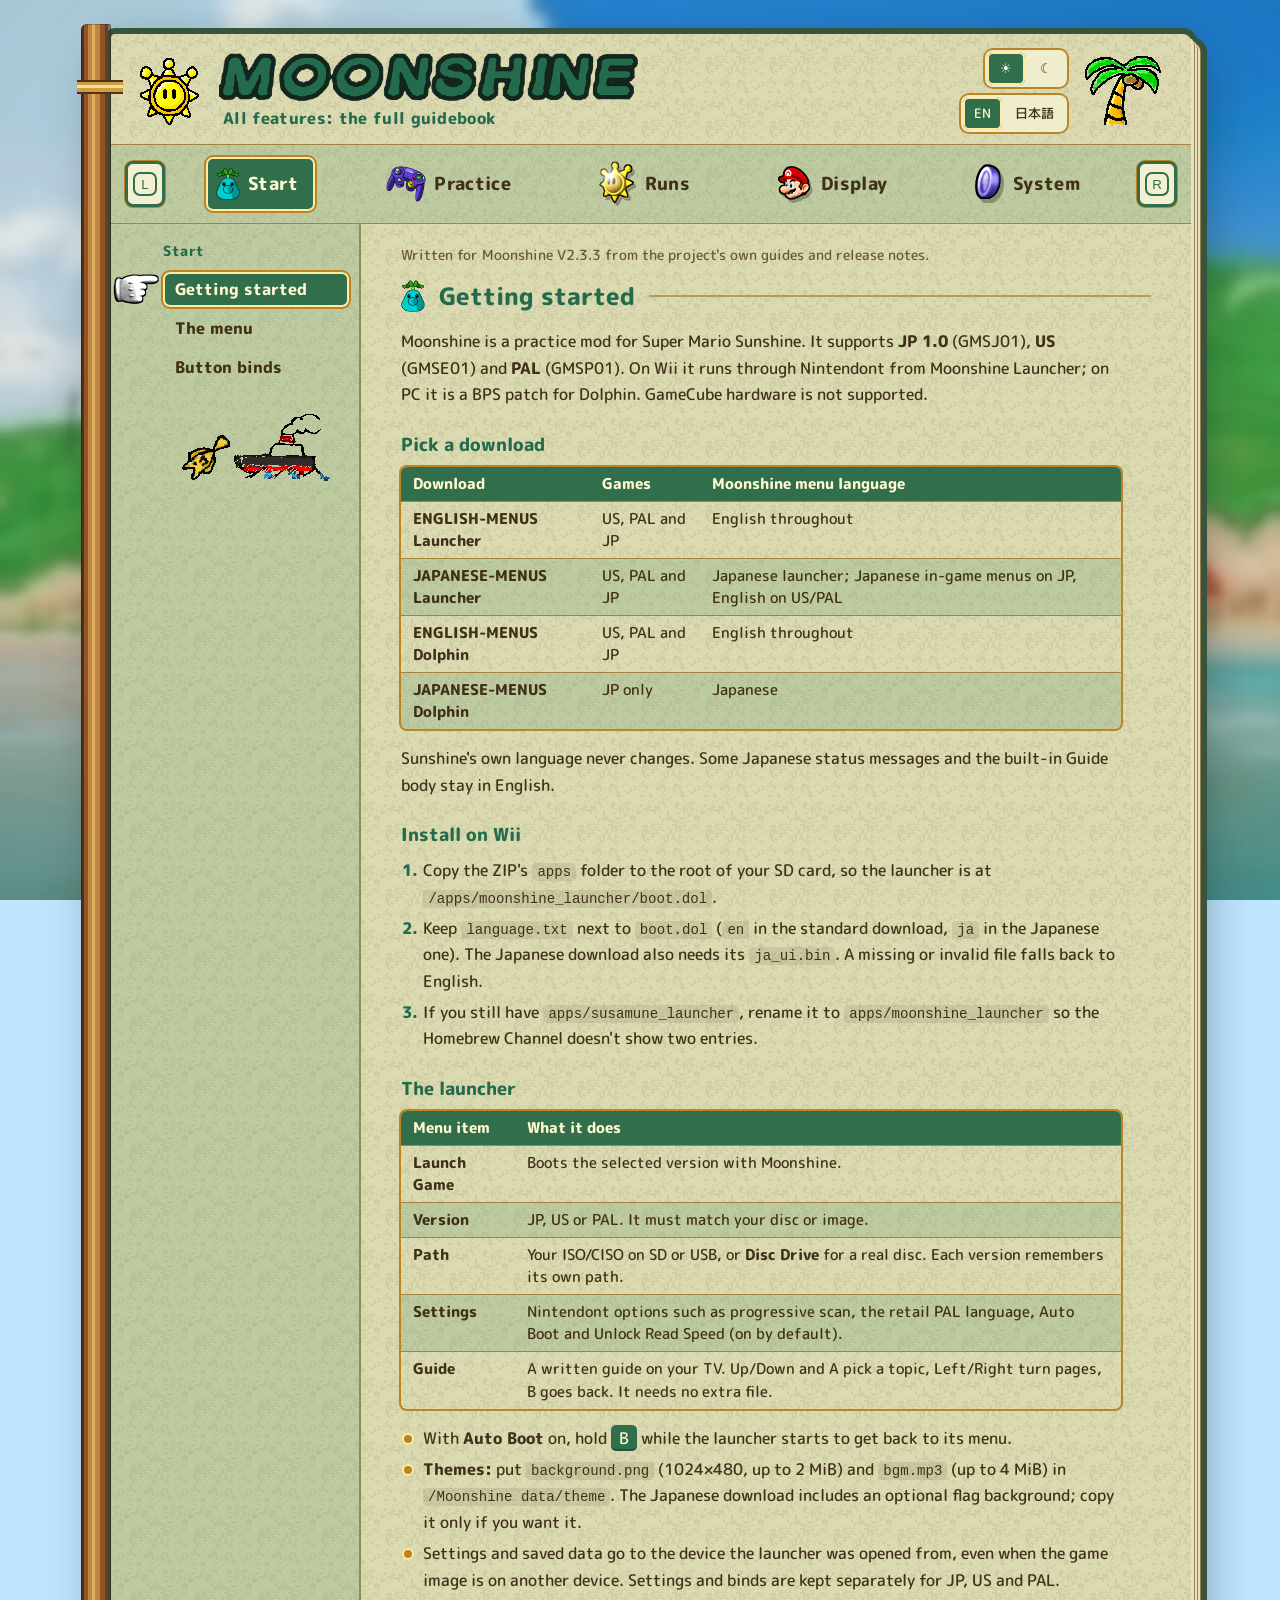
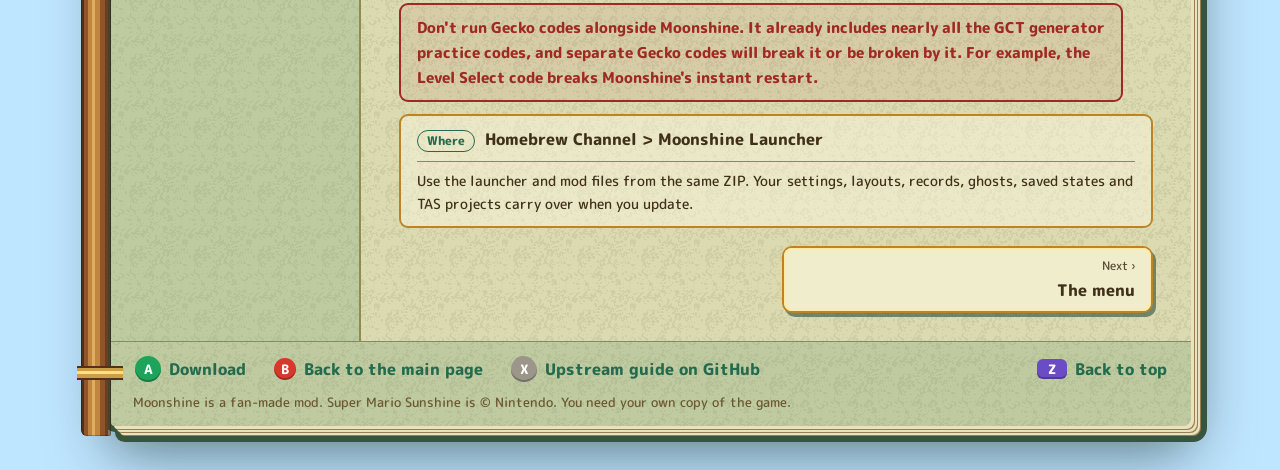
==== features.html @ e04113c9 "Add All features guidebook page with 21 chapters (EN/JA)" ====
<!doctype html>
<html lang="en" class="no-js">
<head>
  <meta charset="utf-8">
  <meta name="viewport" content="width=device-width, initial-scale=1">
  <title>All features · Moonshine guidebook</title>
  <meta name="description" content="Every Moonshine feature in detail: savestates, SD states, frame advance, free camera, TAS projects, warps, practice codes, ILs, streaks, ghosts, timers, displays, layouts and binds.">
  <meta property="og:title" content="All features · Moonshine guidebook">
  <meta property="og:description" content="Every Moonshine feature in detail, from savestates and TAS projects to ghosts, splits and layouts.">
  <meta property="og:image" content="assets/showcase.webp">
  <meta name="theme-color" content="#36553c">
  <link rel="icon" href="assets/icon.png">
  <link rel="preload" href="assets/fonts/mplusrounded1c-800.woff2" as="font" type="font/woff2" crossorigin>
  <link rel="stylesheet" href="style.css">
  <script>
    (function () {
      var d = document.documentElement, p = new URLSearchParams(location.search), t = p.get("theme"), l = p.get("lang");
      d.className = "js";
      if (t !== "light" && t !== "dark") { t = null; try { t = localStorage.getItem("theme"); } catch (e) {} }
      if (t !== "light" && t !== "dark") t = matchMedia("(prefers-color-scheme: light)").matches ? "light" : "dark";
      if (l !== "en" && l !== "ja") { l = null; try { l = localStorage.getItem("lang"); } catch (e) {} }
      if (l !== "en" && l !== "ja") l = (navigator.language || "").toLowerCase().indexOf("ja") === 0 ? "ja" : "en";
      var n = 1 + Math.floor(Math.random() * 5);
      d.dataset.theme = t; d.lang = l;
      d.style.setProperty("--poster", "url(assets/bg/" + t + "-" + n + ".jpg)");
      window.__bg = { theme: t, n: n };
    })();
  </script>
</head>
<body class="guide">
  <div id="bg" class="bg" aria-hidden="true"></div>
  <a class="skip" href="#chapter" data-i18n="skip">Skip to chapter</a>

  <div class="book" id="top">
    <header class="book-head">
      <span class="sprite head-shine" aria-hidden="true"></span>
      <div class="head-title">
        <p class="g-wm"><a href="index.html" aria-label="Moonshine home" data-i18n-aria="home"><img class="wordmark wm-light" src="assets/menu/title-light.png" alt="Moonshine" width="764" height="92"><img class="wordmark wm-dark" src="assets/menu/title-dark.png" alt="" aria-hidden="true" width="764" height="92"></a></p>
        <h1 class="tagline g-title" data-i18n="heading">All features: the full guidebook</h1>
      </div>
      <div class="top-controls">
        <div class="toggle theme-toggle" role="group" aria-label="Theme" data-i18n-aria="themeGroup">
          <button type="button" data-theme-set="light" aria-pressed="false" aria-label="Light theme" data-i18n-aria="themeLight" title="Light theme" data-i18n-title="themeLight">☀&#xFE0E;</button>
          <button type="button" data-theme-set="dark" aria-pressed="false" aria-label="Dark theme" data-i18n-aria="themeDark" title="Dark theme" data-i18n-title="themeDark">☾&#xFE0E;</button>
        </div>
        <div class="toggle lang-toggle" role="group" aria-label="Language / 言語">
          <button type="button" data-lang="en" aria-pressed="true" lang="en">EN</button>
          <button type="button" data-lang="ja" aria-pressed="false" lang="ja">日本語</button>
        </div>
      </div>
      <span class="sprite palm" aria-hidden="true"></span>
    </header>

    <nav class="tabs" aria-label="Categories" data-i18n-aria="tabsLabel">
      <button type="button" class="shoulder" data-step="-1" aria-label="Previous category" data-i18n-aria="prevCat"><span aria-hidden="true">L</span></button>
      <div class="tab-list">
        <a class="tab" href="#getting-started" data-cat="start"><span class="sprite ic-pianta" aria-hidden="true"></span><span class="l-en">Start</span><span class="l-ja" lang="ja">はじめに</span></a>
        <a class="tab" href="#savestates" data-cat="practice"><span class="sprite ic-pad" aria-hidden="true"></span><span class="l-en">Practice</span><span class="l-ja" lang="ja">練習</span></a>
        <a class="tab" href="#ils" data-cat="runs"><span class="sprite ic-shine" aria-hidden="true"></span><span class="l-en">Runs</span><span class="l-ja" lang="ja">走行</span></a>
        <a class="tab" href="#movement" data-cat="display"><span class="sprite ic-mario" aria-hidden="true"></span><span class="l-en">Display</span><span class="l-ja" lang="ja">表示</span></a>
        <a class="tab" href="#data" data-cat="system"><span class="sprite ic-coin" aria-hidden="true"></span><span class="l-en">System</span><span class="l-ja" lang="ja">システム</span></a>
      </div>
      <button type="button" class="shoulder" data-step="1" aria-label="Next category" data-i18n-aria="nextCat"><span aria-hidden="true">R</span></button>
    </nav>

    <div class="page g-page">
      <nav class="g-side" aria-label="Chapters" data-i18n-aria="chLabel">
        <div class="g-side-inner">
          <div class="g-group" data-cat="start"><p class="g-group-title"><span class="l-en">Start</span><span class="l-ja" lang="ja">はじめに</span></p><ol class="g-list"><li><a class="g-ch" href="#getting-started" data-ch="getting-started"><span class="l-en">Getting started</span><span class="l-ja" lang="ja">導入と起動</span></a></li><li><a class="g-ch" href="#menu" data-ch="menu"><span class="l-en">The menu</span><span class="l-ja" lang="ja">メニュー</span></a></li><li><a class="g-ch" href="#binds" data-ch="binds"><span class="l-en">Button binds</span><span class="l-ja" lang="ja">ボタン割り当て</span></a></li></ol></div>
          <div class="g-group" data-cat="practice"><p class="g-group-title"><span class="l-en">Practice</span><span class="l-ja" lang="ja">練習</span></p><ol class="g-list"><li><a class="g-ch" href="#savestates" data-ch="savestates"><span class="l-en">Savestates</span><span class="l-ja" lang="ja">ステート</span></a></li><li><a class="g-ch" href="#sd-states" data-ch="sd-states"><span class="l-en">SD states</span><span class="l-ja" lang="ja">SDステート</span></a></li><li><a class="g-ch" href="#frame-advance" data-ch="frame-advance"><span class="l-en">Pause and frame advance</span><span class="l-ja" lang="ja">一時停止とコマ送り</span></a></li><li><a class="g-ch" href="#free-camera" data-ch="free-camera"><span class="l-en">Free camera</span><span class="l-ja" lang="ja">フリーカメラ</span></a></li><li><a class="g-ch" href="#tas" data-ch="tas"><span class="l-en">TAS projects</span><span class="l-ja" lang="ja">TASプロジェクト</span></a></li><li><a class="g-ch" href="#warps" data-ch="warps"><span class="l-en">Warps and restarts</span><span class="l-ja" lang="ja">ワープとリスタート</span></a></li><li><a class="g-ch" href="#codes" data-ch="codes"><span class="l-en">Practice codes</span><span class="l-ja" lang="ja">練習用コード</span></a></li><li><a class="g-ch" href="#rng" data-ch="rng"><span class="l-en">RNG controls</span><span class="l-ja" lang="ja">乱数の操作</span></a></li></ol></div>
          <div class="g-group" data-cat="runs"><p class="g-group-title"><span class="l-en">Runs</span><span class="l-ja" lang="ja">走行</span></p><ol class="g-list"><li><a class="g-ch" href="#ils" data-ch="ils"><span class="l-en">ILs, PBs and records</span><span class="l-ja" lang="ja">IL・PB・記録</span></a></li><li><a class="g-ch" href="#stage-loader" data-ch="stage-loader"><span class="l-en">Stage loader and streaks</span><span class="l-ja" lang="ja">ステージローダーと連続成功</span></a></li><li><a class="g-ch" href="#ghosts" data-ch="ghosts"><span class="l-en">Ghosts</span><span class="l-ja" lang="ja">ゴースト</span></a></li><li><a class="g-ch" href="#timers" data-ch="timers"><span class="l-en">Timer, QFT and splits</span><span class="l-ja" lang="ja">タイマー・QFT・区間</span></a></li></ol></div>
          <div class="g-group" data-cat="display"><p class="g-group-title"><span class="l-en">Display</span><span class="l-ja" lang="ja">表示</span></p><ol class="g-list"><li><a class="g-ch" href="#movement" data-ch="movement"><span class="l-en">Movement displays</span><span class="l-ja" lang="ja">動きのタイミング表示</span></a></li><li><a class="g-ch" href="#hud" data-ch="hud"><span class="l-en">HUD and appearance</span><span class="l-ja" lang="ja">HUDと見た目</span></a></li><li><a class="g-ch" href="#layouts" data-ch="layouts"><span class="l-en">Layout and colours</span><span class="l-ja" lang="ja">レイアウトと色</span></a></li></ol></div>
          <div class="g-group" data-cat="system"><p class="g-group-title"><span class="l-en">System</span><span class="l-ja" lang="ja">システム</span></p><ol class="g-list"><li><a class="g-ch" href="#data" data-ch="data"><span class="l-en">Data folder</span><span class="l-ja" lang="ja">保存フォルダー</span></a></li><li><a class="g-ch" href="#dolphin" data-ch="dolphin"><span class="l-en">Dolphin</span><span class="l-ja" lang="ja">Dolphin</span></a></li><li><a class="g-ch" href="#help" data-ch="help"><span class="l-en">Tips and reports</span><span class="l-ja" lang="ja">ヒントと不具合の報告</span></a></li></ol></div>
          <div class="doodles g-doodles" aria-hidden="true"><span class="sprite fish"></span><span class="sprite ship"></span></div>
        </div>
      </nav>

      <main class="content g-content" id="chapter">
        <p class="g-version" data-i18n="version">Written for Moonshine V2.3.3 from the project's own guides and release notes.</p>
<article class="g-chapter" id="getting-started" data-cat="start" aria-labelledby="h-getting-started">
<h2 id="h-getting-started" tabindex="-1"><span class="sprite ic-pianta" aria-hidden="true"></span><span class="l-en">Getting started</span><span class="l-ja" lang="ja">導入と起動</span></h2>
<div class="l-en g-body"><p>Moonshine is a practice mod for Super Mario Sunshine. It supports <strong>JP 1.0</strong> (GMSJ01), <strong>US</strong> (GMSE01) and <strong>PAL</strong> (GMSP01). On Wii it runs through Nintendont from Moonshine Launcher; on PC it is a BPS patch for Dolphin. GameCube hardware is not supported.</p>
<h3>Pick a download</h3>
<div class="g-tw"><table class="g-table"><thead><tr><th scope="col">Download</th><th scope="col">Games</th><th scope="col">Moonshine menu language</th></tr></thead><tbody><tr><td><strong>ENGLISH-MENUS Launcher</strong></td><td>US, PAL and JP</td><td>English throughout</td></tr><tr><td><strong>JAPANESE-MENUS Launcher</strong></td><td>US, PAL and JP</td><td>Japanese launcher; Japanese in-game menus on JP, English on US/PAL</td></tr><tr><td><strong>ENGLISH-MENUS Dolphin</strong></td><td>US, PAL and JP</td><td>English throughout</td></tr><tr><td><strong>JAPANESE-MENUS Dolphin</strong></td><td>JP only</td><td>Japanese</td></tr></tbody></table></div>
<p>Sunshine's own language never changes. Some Japanese status messages and the built-in Guide body stay in English.</p>
<h3>Install on Wii</h3>
<ol>
<li>Copy the ZIP's <code>apps</code> folder to the root of your SD card, so the launcher is at <code>/apps/moonshine_launcher/boot.dol</code>.</li>
<li>Keep <code>language.txt</code> next to <code>boot.dol</code> (<code>en</code> in the standard download, <code>ja</code> in the Japanese one). The Japanese download also needs its <code>ja_ui.bin</code>. A missing or invalid file falls back to English.</li>
<li>If you still have <code>apps/susamune_launcher</code>, rename it to <code>apps/moonshine_launcher</code> so the Homebrew Channel doesn't show two entries.</li>
</ol>
<h3>The launcher</h3>
<div class="g-tw"><table class="g-table"><thead><tr><th scope="col">Menu item</th><th scope="col">What it does</th></tr></thead><tbody><tr><td><strong>Launch Game</strong></td><td>Boots the selected version with Moonshine.</td></tr><tr><td><strong>Version</strong></td><td>JP, US or PAL. It must match your disc or image.</td></tr><tr><td><strong>Path</strong></td><td>Your ISO/CISO on SD or USB, or <strong>Disc Drive</strong> for a real disc. Each version remembers its own path.</td></tr><tr><td><strong>Settings</strong></td><td>Nintendont options such as progressive scan, the retail PAL language, Auto Boot and Unlock Read Speed (on by default).</td></tr><tr><td><strong>Guide</strong></td><td>A written guide on your TV. Up/Down and A pick a topic, Left/Right turn pages, B goes back. It needs no extra file.</td></tr></tbody></table></div>
<ul>
<li>With <strong>Auto Boot</strong> on, hold <kbd>B</kbd> while the launcher starts to get back to its menu.</li>
<li><strong>Themes:</strong> put <code>background.png</code> (1024×480, up to 2 MiB) and <code>bgm.mp3</code> (up to 4 MiB) in <code>/Moonshine data/theme</code>. The Japanese download includes an optional flag background; copy it only if you want it.</li>
<li>Settings and saved data go to the device the launcher was opened from, even when the game image is on another device. Settings and binds are kept separately for JP, US and PAL.</li>
</ul>
<p class="g-warn">Don't run Gecko codes alongside Moonshine. It already includes nearly all the GCT generator practice codes, and separate Gecko codes will break it or be broken by it. For example, the Level Select code breaks Moonshine's instant restart.</p></div>
<div class="l-ja g-body" lang="ja"><p>Moonshineはスーパーマリオサンシャインの練習用modです。<strong>日本版1.0</strong>（GMSJ01）、<strong>北米版</strong>（GMSE01）、<strong>欧州版</strong>（GMSP01）に対応しています。Wiiでは Moonshine Launcher から Nintendont 経由で動作し、PCでは Dolphin 用の BPS パッチとして使います。ゲームキューブ実機には対応していません。</p>
<h3>ダウンロードの選び方</h3>
<div class="g-tw"><table class="g-table"><thead><tr><th scope="col">ダウンロード</th><th scope="col">対応ゲーム</th><th scope="col">Moonshineメニューの言語</th></tr></thead><tbody><tr><td><strong>ENGLISH-MENUS Launcher</strong></td><td>北米版・欧州版・日本版</td><td>すべて英語</td></tr><tr><td><strong>JAPANESE-MENUS Launcher</strong></td><td>北米版・欧州版・日本版</td><td>ランチャーは日本語。ゲーム内メニューは日本版のみ日本語、北米版・欧州版は英語</td></tr><tr><td><strong>ENGLISH-MENUS Dolphin</strong></td><td>北米版・欧州版・日本版</td><td>すべて英語</td></tr><tr><td><strong>JAPANESE-MENUS Dolphin</strong></td><td>日本版のみ</td><td>日本語</td></tr></tbody></table></div>
<p>サンシャイン本来の言語は変更しません。一部の状態表示と内蔵ガイドの本文には英語が残ります。</p>
<h3>Wiiへのインストール</h3>
<ol>
<li>ZIP内の <code>apps</code> フォルダーをSDカードの一番上にコピーします。ランチャーの場所は <code>/apps/moonshine_launcher/boot.dol</code> です。</li>
<li><code>boot.dol</code> と同じフォルダーの <code>language.txt</code> も残してください（標準版は <code>en</code>、日本語版は <code>ja</code>）。日本語版には <code>ja_ui.bin</code> も必要です。ファイルがない場合や内容が正しくない場合は英語になります。</li>
<li>古い <code>apps/susamune_launcher</code> が残っている場合は、Homebrew Channel に二つ表示されないよう <code>apps/moonshine_launcher</code> に名前を変えてください。</li>
</ol>
<h3>ランチャー</h3>
<div class="g-tw"><table class="g-table"><thead><tr><th scope="col">メニュー</th><th scope="col">機能</th></tr></thead><tbody><tr><td><strong>Launch Game</strong></td><td>選んだゲーム版をMoonshine付きで起動します。</td></tr><tr><td><strong>Version</strong></td><td>日本版・北米版・欧州版を選びます。ディスクやイメージと一致させてください。</td></tr><tr><td><strong>Path</strong></td><td>SD・USBのISO/CISO、または実ディスク用の <strong>Disc Drive</strong> を選びます。ゲーム版ごとに記憶します。</td></tr><tr><td><strong>Settings</strong></td><td>プログレッシブ表示、欧州版の言語、Auto Boot、Unlock Read Speed（標準でOn）などの Nintendont 設定。</td></tr><tr><td><strong>Guide</strong></td><td>テレビで読める内蔵ガイド。上下とAで項目を選び、左右でページ送り、Bで戻ります。別ファイルは不要です。</td></tr></tbody></table></div>
<ul>
<li><strong>Auto Boot</strong> が有効な場合は、起動中に <kbd>B</kbd> を押し続けるとランチャーのメニューへ戻れます。</li>
<li><strong>テーマ：</strong><code>/Moonshine data/theme</code> に <code>background.png</code>（1024×480、2 MiBまで）と <code>bgm.mp3</code>（4 MiBまで）を入れます。日本語版ZIPには任意の国旗背景が入っています。使う場合だけコピーしてください。</li>
<li>設定と保存データは、ゲームが別のデバイスにあってもランチャーを起動したデバイスに保存されます。設定とボタン割り当ては日本版・北米版・欧州版で独立しています。</li>
</ul>
<p class="g-warn">Moonshineとチートコード（Gecko）の併用はおすすめしません。GCT generatorの練習コードはほぼすべて内蔵済みで、別のGeckoコードはMoonshineの機能を壊すか、逆に壊されます。たとえばLevel SelectコードはMoonshineのインスタントリスタートを壊します。</p></div>
<div class="help g-help">
<p class="lead"><span class="g-where"><span class="l-en">Where</span><span class="l-ja" lang="ja">場所</span></span><strong class="l-en">Homebrew Channel > Moonshine Launcher</strong><strong class="l-ja" lang="ja">Homebrew Channel > Moonshine Launcher</strong></p>
<p class="small"><span class="l-en">Use the launcher and mod files from the same ZIP. Your settings, layouts, records, ghosts, saved states and TAS projects carry over when you update.</span><span class="l-ja" lang="ja">ランチャーとmodファイルは同じZIPのものを使ってください。更新しても設定、レイアウト、記録、ゴースト、SDステート、TASプロジェクトは残ります。</span></p>
</div>
<nav class="g-pn" aria-label="Chapters" data-i18n-aria="pnLabel"><span></span><a class="g-next" href="#menu" rel="next"><span class="g-pn-k"><span class="l-en">Next</span><span class="l-ja" lang="ja">次の章</span></span><span class="l-en">The menu</span><span class="l-ja" lang="ja">メニュー</span></a></nav>
</article>
<article class="g-chapter" id="menu" data-cat="start" aria-labelledby="h-menu">
<h2 id="h-menu" tabindex="-1"><span class="sprite ic-pianta" aria-hidden="true"></span><span class="l-en">The menu</span><span class="l-ja" lang="ja">メニュー</span></h2>
<div class="l-en g-body"><p>Press <kbd>Y</kbd>+<kbd>Start</kbd> in game to open the Moonshine menu, and again to close it. The combo can be changed in System > Button binds.</p>
<div class="g-tw"><table class="g-table"><thead><tr><th scope="col">Input</th><th scope="col">Action</th></tr></thead><tbody><tr><td><kbd>L</kbd> / <kbd>R</kbd></td><td>Switch top-level tabs</td></tr><tr><td>C-stick Up / Down</td><td>Move between rows</td></tr><tr><td>C-stick Left / Right</td><td>Adjust a value, change pages, or jump between sections in lists</td></tr><tr><td><kbd>A</kbd></td><td>Select, or cycle a setting's value</td></tr><tr><td><kbd>B</kbd></td><td>Go back</td></tr><tr><td><kbd>X</kbd> on a setting</td><td><strong>Shine</strong> it: add it to or remove it from <strong>Quick</strong></td></tr><tr><td><kbd>X</kbd> on an action</td><td>Rebind that action's shortcut</td></tr><tr><td><kbd>Z</kbd> on an action</td><td>Clear that action's shortcut</td></tr></tbody></table></div>
<h3>Menu map</h3>
<div class="g-tw"><table class="g-table"><thead><tr><th scope="col">Tab</th><th scope="col">What's inside</th></tr></thead><tbody><tr><td><strong>Quick</strong></td><td>Every setting you have Shined. Newer named settings can be Shined too, including free camera Movement speed, Reverse sideways, Look sensitivity and Hide all HUD.</td></tr><tr><td><strong>Practice</strong></td><td>TAS projects, Free camera, Savestates, Practice tools, RNG controls, Gameplay and QoL</td></tr><tr><td><strong>Runs</strong></td><td>ILs, Stageloader, Streaking, PB Safety, Timer and splits</td></tr><tr><td><strong>Records</strong></td><td>Achievements and practice statistics</td></tr><tr><td><strong>Ghosts</strong></td><td>Record, save, race, watch, import and export ghosts</td></tr><tr><td><strong>Display</strong></td><td>Layout editor, Layout profiles, HUD and displays, Timer and splits, Appearance</td></tr><tr><td><strong>System</strong></td><td>Button binds and the short in-game Moonshine guide</td></tr></tbody></table></div>
<p>With the Japanese download, the in-game menus are in Japanese when you play JP Sunshine. US and PAL stay in English.</p></div>
<div class="l-ja g-body" lang="ja"><p>ゲーム中に <kbd>Y</kbd>+<kbd>Start</kbd> でMoonshineメニューを開き、もう一度押すと閉じます。このコンボは System > Button binds で変更できます。</p>
<div class="g-tw"><table class="g-table"><thead><tr><th scope="col">操作</th><th scope="col">機能</th></tr></thead><tbody><tr><td><kbd>L</kbd> / <kbd>R</kbd></td><td>上位タブの切り替え</td></tr><tr><td>Cスティック上下</td><td>項目の移動</td></tr><tr><td>Cスティック左右</td><td>値の変更、ページ送り、一覧の区切りへの移動</td></tr><tr><td><kbd>A</kbd></td><td>選択、または設定値の切り替え</td></tr><tr><td><kbd>B</kbd></td><td>戻る</td></tr><tr><td>設定の上で <kbd>X</kbd></td><td><strong>Shine</strong>：<strong>Quick</strong> に登録・解除</td></tr><tr><td>操作の上で <kbd>X</kbd></td><td>ショートカットを割り当て直す</td></tr><tr><td>操作の上で <kbd>Z</kbd></td><td>ショートカットを解除</td></tr></tbody></table></div>
<h3>メニュー構成</h3>
<div class="g-tw"><table class="g-table"><thead><tr><th scope="col">タブ</th><th scope="col">内容</th></tr></thead><tbody><tr><td><strong>Quick</strong></td><td>Shineで登録したお気に入り。フリーカメラの移動速度・左右反転・視点感度・HUD非表示など、新しい名前付き設定も登録できます。</td></tr><tr><td><strong>Practice（練習）</strong></td><td>TAS projects、Free camera、Savestates、Practice tools、RNG controls、Gameplay and QoL</td></tr><tr><td><strong>Runs（走行）</strong></td><td>ILs、Stageloader、Streaking、PB Safety、Timer and splits</td></tr><tr><td><strong>Records（記録）</strong></td><td>実績と練習の統計</td></tr><tr><td><strong>Ghosts（ゴースト）</strong></td><td>ゴーストの録画、保存、競走、観察、インポート、書き出し</td></tr><tr><td><strong>Display（表示）</strong></td><td>Layout editor、Layout profiles、HUD and displays、Timer and splits、Appearance</td></tr><tr><td><strong>System（システム）</strong></td><td>ボタン割り当てと簡易ガイド</td></tr></tbody></table></div>
<p>日本語版では、日本版サンシャインを遊ぶときにゲーム内メニューが日本語になります。北米版・欧州版では英語のままです。</p></div>
<div class="help g-help">
<p class="lead"><span class="g-where"><span class="l-en">Where</span><span class="l-ja" lang="ja">場所</span></span><strong class="l-en">Y + Start in game</strong><strong class="l-ja" lang="ja">ゲーム中に Y + Start</strong></p>
<p class="small"><span class="l-en">Closing the menu after a change saves your settings: to SD on Wii, or to the slot B memory card in Dolphin.</span><span class="l-ja" lang="ja">変更後にメニューを閉じると設定を自動で保存します。Wii ではSDに、Dolphin ではスロット B のメモリーカードに保存します。</span></p>
</div>
<nav class="g-pn" aria-label="Chapters" data-i18n-aria="pnLabel"><a class="g-prev" href="#getting-started" rel="prev"><span class="g-pn-k"><span class="l-en">Previous</span><span class="l-ja" lang="ja">前の章</span></span><span class="l-en">Getting started</span><span class="l-ja" lang="ja">導入と起動</span></a><a class="g-next" href="#binds" rel="next"><span class="g-pn-k"><span class="l-en">Next</span><span class="l-ja" lang="ja">次の章</span></span><span class="l-en">Button binds</span><span class="l-ja" lang="ja">ボタン割り当て</span></a></nav>
</article>
<article class="g-chapter" id="binds" data-cat="start" aria-labelledby="h-binds">
<h2 id="h-binds" tabindex="-1"><span class="sprite ic-pianta" aria-hidden="true"></span><span class="l-en">Button binds</span><span class="l-ja" lang="ja">ボタン割り当て</span></h2>
<div class="l-en g-body"><p>A bind is a combo of up to four buttons. It has to match exactly: holding extra buttons stops it from firing. In V2.3.3 the savestate Save and Load shortcuts are the exception: they also work while you hold other gameplay buttons (A+B during frame advance, for example) and don't repeat while held. Binds work even while the game has disabled your controller, such as during dialogue.</p>
<h3>Defaults</h3>
<div class="g-tw"><table class="g-table"><thead><tr><th scope="col">Default</th><th scope="col">Action</th><th scope="col">Notes</th></tr></thead><tbody><tr><td><kbd>Y</kbd>+<kbd>Start</kbd></td><td>Open / close the menu</td><td>Also works during ghost Watch.</td></tr><tr><td><kbd>D-Left</kbd></td><td>Savestate: save</td><td>Saves into the Save to slot.</td></tr><tr><td><kbd>D-Right</kbd></td><td>Savestate: load</td><td>Loads the Load from slot or SD file. Hold to stay frozen after the load.</td></tr><tr><td><kbd>D-Down</kbd></td><td>Practice: pause / resume</td><td>Also cancels a buffered (Armed) pause.</td></tr><tr><td><kbd>D-Up</kbd></td><td>Practice: advance one frame</td><td>The first press pauses live gameplay.</td></tr><tr><td><kbd>Z</kbd></td><td>Open warp wheel</td><td>Moonshine's level select.</td></tr><tr><td><kbd>B</kbd>+<kbd>D-Up</kbd></td><td>Instant restart</td><td>Comes back out of the same entrance.</td></tr><tr><td><kbd>Z</kbd>+<kbd>B</kbd>+<kbd>D-Up</kbd></td><td>Full restart</td><td>From the area's default spawn.</td></tr><tr><td><kbd>Y</kbd>+<kbd>B</kbd>+<kbd>D-Up</kbd></td><td>Warp to last selected</td><td>Repeats your last warp destination.</td></tr><tr><td><kbd>X</kbd>+<kbd>D-Up</kbd></td><td>Regrab last held object</td><td>Puts the last held object back in Mario's hands.</td></tr><tr><td><kbd>Y</kbd>+<kbd>D-Up</kbd> / <kbd>Y</kbd>+<kbd>D-Left</kbd> / <kbd>Y</kbd>+<kbd>D-Right</kbd> / <kbd>Y</kbd>+<kbd>D-Down</kbd></td><td>Spawn Yoshi</td><td>Green / orange / purple / pink</td></tr><tr><td><kbd>B</kbd>+<kbd>D-Left</kbd> / <kbd>B</kbd>+<kbd>D-Right</kbd></td><td>Fast forward 4× / 8×</td><td>Only while held.</td></tr><tr><td><kbd>R</kbd>+<kbd>X</kbd>+<kbd>D-Left</kbd> / <kbd>R</kbd>+<kbd>X</kbd>+<kbd>D-Right</kbd></td><td>Attempt -1 / +1</td><td>Needs Attempt counter On.</td></tr><tr><td><kbd>R</kbd>+<kbd>X</kbd>+<kbd>D-Down</kbd> / <kbd>R</kbd>+<kbd>X</kbd>+<kbd>D-Up</kbd></td><td>Success -1 / +1</td><td>Needs Attempt counter On.</td></tr><tr><td><kbd>D-Left</kbd> / <kbd>D-Right</kbd></td><td>Show attempt counter / Add attempt</td><td>Only with In-stage counter controls On, since they share the savestate buttons.</td></tr></tbody></table></div>
<h3>Unassigned by default</h3>
<p>Toggle input display; Position: save / load (a lite state that only restores Mario's position, and marks the attempt TAS); Free camera: toggle; Inputs: record from savestate, replay recording, and Practice: stop; Savestate: cycle save slot, cycle load slot and the older cycle both slots; and the seven TAS shortcuts (go to Beginning, save / go to Checkpoint 1 and 2, continue, replay). "Spin inputs" still appear in the list but do nothing: you do spins with the stick yourself.</p>
<h3>Changing a bind</h3>
<ol>
<li>Open <strong>System > Button binds</strong>. C-stick Left/Right jumps between sections.</li>
<li>Highlight an action and press <kbd>A</kbd> to record a combo.</li>
<li>Hold the buttons you want, then release one to set it. Pressing a fourth button also sets it. Press the C-stick to cancel.</li>
<li>Press <kbd>X</kbd> on a bind to clear it.</li>
</ol>
<p>Pause, step, free camera and TAS actions can also be rebound on their own pages with <kbd>X</kbd>, and cleared with <kbd>Z</kbd>. The sticks can't be part of a bind. Binds are stored per region in <code>moonshine.ini</code> and can be edited by hand, for example <code>savestate_save = DLeft</code>.</p></div>
<div class="l-ja g-body" lang="ja"><p>ショートカットは最大4ボタンのコンボで、完全一致が必要です。余分なボタンを押していると発動しません。V2.3.3からは、ステートの保存・読込だけは他のゲーム用ボタン（コマ送り中のA+Bなど）を押しながらでも使え、押し続けても繰り返しません。会話中などゲームが操作を受け付けない間でも使えます。</p>
<h3>標準の割り当て</h3>
<div class="g-tw"><table class="g-table"><thead><tr><th scope="col">標準</th><th scope="col">機能</th><th scope="col">備考</th></tr></thead><tbody><tr><td><kbd>Y</kbd>+<kbd>Start</kbd></td><td>メニューを開く・閉じる</td><td>ゴーストのWatch中も使えます。</td></tr><tr><td><kbd>十字キー左</kbd></td><td>ステート保存</td><td>Save to（保存先）のスロットに保存します。</td></tr><tr><td><kbd>十字キー右</kbd></td><td>ステート読込</td><td>Load from（読込元）のスロットまたはSDファイルを読み込みます。押し続けると読込後も停止します。</td></tr><tr><td><kbd>十字キー下</kbd></td><td>練習用一時停止・再開</td><td>停止予約（Armed）の取り消しも兼ねます。</td></tr><tr><td><kbd>十字キー上</kbd></td><td>1コマ進める</td><td>最初の入力で一時停止します。</td></tr><tr><td><kbd>Z</kbd></td><td>ワープホイールを開く</td><td>Moonshineのレベルセレクトです。</td></tr><tr><td><kbd>B</kbd>+<kbd>十字キー上</kbd></td><td>インスタントリスタート</td><td>入ってきた入口から再開します。</td></tr><tr><td><kbd>Z</kbd>+<kbd>B</kbd>+<kbd>十字キー上</kbd></td><td>フルリスタート</td><td>エリアの標準の開始地点から再開します。</td></tr><tr><td><kbd>Y</kbd>+<kbd>B</kbd>+<kbd>十字キー上</kbd></td><td>最後のワープ先へ</td><td>前回のワープ先を繰り返します。</td></tr><tr><td><kbd>X</kbd>+<kbd>十字キー上</kbd></td><td>最後に持った物を持ち直す</td><td>最後に持っていた物をマリオの手に戻します。</td></tr><tr><td><kbd>Y</kbd>+<kbd>十字キー上</kbd> / <kbd>Y</kbd>+<kbd>十字キー左</kbd> / <kbd>Y</kbd>+<kbd>十字キー右</kbd> / <kbd>Y</kbd>+<kbd>十字キー下</kbd></td><td>ヨッシーを出す</td><td>緑 / オレンジ / 紫 / ピンク</td></tr><tr><td><kbd>B</kbd>+<kbd>十字キー左</kbd> / <kbd>B</kbd>+<kbd>十字キー右</kbd></td><td>4倍速 / 8倍速</td><td>押している間だけ。</td></tr><tr><td><kbd>R</kbd>+<kbd>X</kbd>+<kbd>十字キー左</kbd> / <kbd>R</kbd>+<kbd>X</kbd>+<kbd>十字キー右</kbd></td><td>試行回数 -1 / +1</td><td>Attempt counter がOnのとき。</td></tr><tr><td><kbd>R</kbd>+<kbd>X</kbd>+<kbd>十字キー下</kbd> / <kbd>R</kbd>+<kbd>X</kbd>+<kbd>十字キー上</kbd></td><td>成功回数 -1 / +1</td><td>Attempt counter がOnのとき。</td></tr><tr><td><kbd>十字キー左</kbd> / <kbd>十字キー右</kbd></td><td>カウンター表示 / 試行を追加</td><td>ステートのボタンと共通のため、In-stage counter controls がOnのときだけ。</td></tr></tbody></table></div>
<h3>標準では未設定</h3>
<p>入力表示の切り替え、Position: save / load（マリオの位置だけを保存・復元する簡易ステート。使うと試行はTAS扱い）、フリーカメラの切り替え、入力の記録・再生・停止、Savestate: cycle save slot・cycle load slot・従来の cycle both slots、7つのTASショートカット（開始地点へ戻る、中間地点1・2の保存と読込、Continue、Replay）。「Spin inputs」は一覧に残っていますが何もしません。スピンはスティックで自分で入力します。</p>
<h3>割り当ての変更</h3>
<ol>
<li><strong>System > Button binds</strong> を開きます。Cスティック左右で区切りへ移動します。</li>
<li>操作を選んで <kbd>A</kbd> を押し、コンボの記録を始めます。</li>
<li>使いたいボタンを押し、どれか一つを離すと確定します。4つ目のボタンを押した場合も確定します。Cスティックで取り消します。</li>
<li>割り当ての上で <kbd>X</kbd> を押すと解除します。</li>
</ol>
<p>一時停止・コマ送り・フリーカメラ・TASの操作は、それぞれのページでも <kbd>X</kbd> で割り当て、<kbd>Z</kbd> で解除できます。スティックはコンボに使えません。割り当てはゲーム版ごとに <code>moonshine.ini</code> に保存され、<code>savestate_save = DLeft</code> のように直接編集することもできます。</p></div>
<div class="help g-help">
<p class="lead"><span class="g-where"><span class="l-en">Where</span><span class="l-ja" lang="ja">場所</span></span><strong class="l-en">System > Button binds</strong><strong class="l-ja" lang="ja">System > Button binds</strong></p>
<p class="small"><span class="l-en">If a bind won't fire, check that you aren't holding an extra button. Binds need an exact match, except Save and Load, which also accept other held gameplay buttons.</span><span class="l-ja" lang="ja">ショートカットが反応しない場合は、余分なボタンを押していないか確認してください。割り当ては完全一致が必要です。ステートの保存・読込だけは、他のゲーム用ボタンを押しながらでも使えます。</span></p>
</div>
<nav class="g-pn" aria-label="Chapters" data-i18n-aria="pnLabel"><a class="g-prev" href="#menu" rel="prev"><span class="g-pn-k"><span class="l-en">Previous</span><span class="l-ja" lang="ja">前の章</span></span><span class="l-en">The menu</span><span class="l-ja" lang="ja">メニュー</span></a><a class="g-next" href="#savestates" rel="next"><span class="g-pn-k"><span class="l-en">Next</span><span class="l-ja" lang="ja">次の章</span></span><span class="l-en">Savestates</span><span class="l-ja" lang="ja">ステート</span></a></nav>
</article>
<article class="g-chapter" id="savestates" data-cat="practice" aria-labelledby="h-savestates">
<h2 id="h-savestates" tabindex="-1"><span class="sprite ic-pad" aria-hidden="true"></span><span class="l-en">Savestates</span><span class="l-ja" lang="ja">ステート</span></h2>
<div class="l-en g-body"><p>Three compressed memory slots, like emulator savestates, on real Wii hardware. The default shortcuts are <kbd>D-Left</kbd> to save and <kbd>D-Right</kbd> to load.</p>
<ul>
<li><strong>Save to</strong> picks the slot your Save shortcut writes to. <strong>Load from</strong> separately picks what your Load shortcut restores. Change either with A or C-stick Left/Right; choosing a slot doesn't save or load anything. You can Save to State 1 while you keep practising from State 2.</li>
<li>Each state shows <strong>Saved</strong> or <strong>Empty</strong>. Optional <strong>cycle save slot</strong> and <strong>cycle load slot</strong> shortcuts can be set in System > Button binds.</li>
<li><strong>Hold Load</strong> to keep gameplay still after the restore, then release when you're ready. If the state was saved during an intro, the intro finishes first; keep holding to stop on Mario's first controllable frame.</li>
<li>A state only loads in the <strong>same stage and episode</strong> it was saved in.</li>
<li>The three states share <strong>17.938 MiB</strong> of compressed memory. Their size depends on the scene and on any ghost recording included. If a new save doesn't fit, nothing is overwritten and all older states stay.</li>
<li><strong>Clear save slot</strong> empties the Save to slot after you confirm. The other states stay saved.</li>
</ul>
<h3>Settings on this page</h3>
<div class="g-tw"><table class="g-table"><thead><tr><th scope="col">Setting</th><th scope="col">Default</th><th scope="col">What it does</th></tr></thead><tbody><tr><td>Save RNG state</td><td>On</td><td>Loading also rewinds the RNG, so patterns such as King Boo's fruit, manta patterns and enemy RNG repeat.</td></tr><tr><td>Savestate feedback</td><td>On</td><td>Shows a message after each successful save or load.</td></tr><tr><td>Savestate errors</td><td>On</td><td>Shows savestate error messages. A separate switch since V2.3.3.</td></tr></tbody></table></div>
<h3>New in V2.3.3</h3>
<ul>
<li>Faster state checks and less copying. Saving a third state no longer repeats compression and checksum work, while all slots and integrity checks are kept.</li>
<li>Mario and FLUDD no longer disappear for the first frame after a load.</li>
<li>RAM and SD state loads work while the save box is open, after any memory card write finishes.</li>
<li>Position loads now mark the attempt <strong>TAS</strong>, with a bottom-left label when the QFT is hidden.</li>
</ul></div>
<div class="l-ja g-body" lang="ja"><p>Wii実機で使える、エミュレーターのような3つの圧縮メモリスロットです。標準のショートカットは <kbd>十字キー左</kbd> で保存、<kbd>十字キー右</kbd> で読込です。</p>
<ul>
<li><strong>Save to（保存先）</strong>で保存するスロットを、<strong>Load from（読込元）</strong>で読み込む対象を別々に選べます。AまたはCスティック左右で切り替え、選ぶだけでは保存・読込は行いません。たとえば Save to を State 1、Load from を State 2 にすると、State 1 を上書きしながら State 2 からの練習を続けられます。</li>
<li>各ステートには <strong>Saved</strong>（保存済み）または <strong>Empty</strong>（空き）と表示されます。System > Button binds で <strong>cycle save slot</strong> と <strong>cycle load slot</strong> のショートカットも設定できます。</li>
<li><strong>Load を押し続ける</strong>と、読込後もゲームを止めておけます。離すと動き出します。イントロ中に保存したステートはイントロが先に終わり、押し続けるとマリオを操作できる最初のコマで止まります。</li>
<li>読み込みには保存時と<strong>同じステージとエピソード</strong>が必要です。</li>
<li>3つのステートは <strong>17.938 MiB</strong> のメモリを共有し、圧縮して保存します。容量は場面や含まれるゴースト録画の長さで変わります。新しい内容が収まらない場合は何も上書きせず、以前のステートをすべて残します。</li>
<li><strong>Clear save slot</strong> は確認後に Save to のスロットを消します。他のステートは残ります。</li>
</ul>
<h3>このページの設定</h3>
<div class="g-tw"><table class="g-table"><thead><tr><th scope="col">設定</th><th scope="col">標準</th><th scope="col">機能</th></tr></thead><tbody><tr><td>Save RNG state</td><td>On</td><td>読込時に乱数も戻すため、キングテレサのフルーツ、マンタ、敵の動きなどが同じように繰り返されます。</td></tr><tr><td>Savestate feedback</td><td>On</td><td>保存・読込に成功するたびにメッセージを表示します。</td></tr><tr><td>Savestate errors</td><td>On</td><td>ステートのエラー表示。V2.3.3から独立した設定です。</td></tr></tbody></table></div>
<h3>V2.3.3 の変更</h3>
<ul>
<li>状態の確認とコピーを減らして高速化しました。3つ目のステートの保存では圧縮とチェックサムの処理を繰り返さず、既存のスロットと整合性チェックはすべて保持します。</li>
<li>読込直後の1コマでマリオとポンプが消える問題を修正しました。</li>
<li>セーブ画面が開いている間も、メモリーカードへの書き込み完了後にRAM・SDステートを読み込めます。</li>
<li>位置だけの読込（Position load）を使うと試行は <strong>TAS</strong> 扱いになり、QFT非表示時は左下にラベルを表示します。</li>
</ul></div>
<div class="help g-help">
<p class="lead"><span class="g-where"><span class="l-en">Where</span><span class="l-ja" lang="ja">場所</span></span><strong class="l-en">Practice > Savestates</strong><strong class="l-ja" lang="ja">Practice > Savestates</strong></p>
<p class="small"><span class="l-en">The three memory slots start empty after closing the game or rebooting. To keep a state, save an SD copy first.</span><span class="l-ja" lang="ja">ゲームを終了したり再起動したりすると、3つのメモリスロットは空になります。残したいステートは先にSDへ保存してください。</span></p>
</div>
<nav class="g-pn" aria-label="Chapters" data-i18n-aria="pnLabel"><a class="g-prev" href="#binds" rel="prev"><span class="g-pn-k"><span class="l-en">Previous</span><span class="l-ja" lang="ja">前の章</span></span><span class="l-en">Button binds</span><span class="l-ja" lang="ja">ボタン割り当て</span></a><a class="g-next" href="#sd-states" rel="next"><span class="g-pn-k"><span class="l-en">Next</span><span class="l-ja" lang="ja">次の章</span></span><span class="l-en">SD states</span><span class="l-ja" lang="ja">SDステート</span></a></nav>
</article>
<article class="g-chapter" id="sd-states" data-cat="practice" aria-labelledby="h-sd-states">
<h2 id="h-sd-states" tabindex="-1"><span class="sprite ic-pad" aria-hidden="true"></span><span class="l-en">SD states</span><span class="l-ja" lang="ja">SDステート</span></h2>
<div class="l-en g-body"><p>Keep a memory state on SD so it survives a reboot.</p>
<ol>
<li>Make a normal memory savestate and choose its slot under <strong>Save to</strong>.</li>
<li>Open <strong>SD states > Save memory state to SD</strong>. Type a name, confirm with <kbd>Start</kbd>, and wait until saving finishes. <kbd>X</kbd>+<kbd>Start</kbd> cancels naming. The file is a new <code>.mss</code> in <code>/Moonshine data/states</code>.</li>
<li>Later, with the same mod build, game region and launcher setup, enter the same level and episode. Secret areas also need the same parent episode.</li>
<li>Open <strong>SD states > Refresh / first page</strong> and highlight your file.</li>
</ol>
<div class="g-tw"><table class="g-table"><thead><tr><th scope="col">Button on a file</th><th scope="col">Action</th></tr></thead><tbody><tr><td><kbd>Y</kbd> Load from</td><td>Makes this file the target of your normal Load shortcut. Your three memory slots stay intact.</td></tr><tr><td><kbd>A</kbd> Import</td><td>After confirmation, copies the file into the Save to slot. Load from stays unchanged.</td></tr><tr><td><kbd>Start</kbd> Rename</td><td>Edits the display name. Start finishes; X + Start cancels.</td></tr><tr><td><kbd>X</kbd> Delete</td><td>Deletes the SD file after confirmation. Memory states are unaffected.</td></tr></tbody></table></div>
<ul>
<li>Loading from SD reads the file each time, so it can be slower than a memory load.</li>
<li>Large files can load even when all three slots are full, as long as one slot holds a working state for the current scene. That state is the recovery point: if a read fails mid-load, the game restores it and tells you which slot it used. With no recovery state and too little temporary space, the load is refused safely.</li>
<li>The game checks that its loaded resources match the state, so a matching level name alone may not be enough. Unsupported, incompatible or damaged files are refused before a memory slot is replaced.</li>
<li>Keep the storage device connected until a transfer or its cancellation finishes.</li>
</ul></div>
<div class="l-ja g-body" lang="ja"><p>メモリのステートをSDに保存すると、再起動後も使えます。</p>
<ol>
<li>通常のステートを保存し、<strong>Save to</strong> でそのメモリスロットを選びます。</li>
<li><strong>SD states > Save memory state to SD</strong> を選びます。名前を入力して <kbd>Start</kbd> で確定し、保存完了まで待ちます。<kbd>X</kbd>+<kbd>Start</kbd> で名前入力を中止できます。<code>/Moonshine data/states</code> に新しい <code>.mss</code> ファイルを作ります。</li>
<li>再起動後は、同じmodビルド・ゲーム版・ランチャー設定で起動し、同じステージとエピソードへ入ります。秘密コースは、入る前の親エピソードも一致させます。</li>
<li><strong>SD states > Refresh / first page</strong> で一覧を開き、ファイルを選びます。</li>
</ol>
<div class="g-tw"><table class="g-table"><thead><tr><th scope="col">ファイル上のボタン</th><th scope="col">操作</th></tr></thead><tbody><tr><td><kbd>Y</kbd> Load from</td><td>通常のLoadショートカットの読込元にします。3つのメモリスロットはそのまま残ります。</td></tr><tr><td><kbd>A</kbd> Import</td><td>確認後、Save to のメモリスロットにコピーします。Load from は変わりません。</td></tr><tr><td><kbd>Start</kbd> Rename</td><td>表示名を変更します。Startで確定、X + Startで中止します。</td></tr><tr><td><kbd>X</kbd> Delete</td><td>確認後にSDファイルを削除します。メモリ内のステートには影響しません。</td></tr></tbody></table></div>
<ul>
<li>SDを読込元にすると、その都度ファイルを読むため、メモリからの読込より時間がかかる場合があります。</li>
<li>3スロットが満杯でも、現在の場面に合う正常なステートが1つあれば大きなファイルを読み込めます。そのステートが復旧用になり、途中で読み込みに失敗した場合は復旧用ステートを読み込んで、使用したスロットを表示します。復旧用ステートがなく一時領域も足りない場合は、安全に読み込みを拒否します。</li>
<li>読み込まれているゲームデータの配置も確認するため、ステージ名が同じだけでは読み込めない場合があります。対応していない状態、互換性のないファイル、破損したファイルは、メモリスロットを置き換える前に拒否します。</li>
<li>転送またはキャンセルが完了するまで、保存デバイスを取り外さないでください。</li>
</ul></div>
<div class="help g-help">
<p class="lead"><span class="g-where"><span class="l-en">Where</span><span class="l-ja" lang="ja">場所</span></span><strong class="l-en">Practice > Savestates > SD states</strong><strong class="l-ja" lang="ja">Practice > Savestates > SD states</strong></p>
<p class="small"><span class="l-en">SD states need Moonshine Launcher's storage service, so they work on Wii only. They are tied to the build and game setup that made them; share ghosts instead.</span><span class="l-ja" lang="ja">SDステートは Moonshine Launcher の保存機能を使うため、Wii専用です。保存したビルドとゲーム設定専用なので、共有にはゴーストを使ってください。</span></p>
</div>
<nav class="g-pn" aria-label="Chapters" data-i18n-aria="pnLabel"><a class="g-prev" href="#savestates" rel="prev"><span class="g-pn-k"><span class="l-en">Previous</span><span class="l-ja" lang="ja">前の章</span></span><span class="l-en">Savestates</span><span class="l-ja" lang="ja">ステート</span></a><a class="g-next" href="#frame-advance" rel="next"><span class="g-pn-k"><span class="l-en">Next</span><span class="l-ja" lang="ja">次の章</span></span><span class="l-en">Pause and frame advance</span><span class="l-ja" lang="ja">一時停止とコマ送り</span></a></nav>
</article>
<article class="g-chapter" id="frame-advance" data-cat="practice" aria-labelledby="h-frame-advance">
<h2 id="h-frame-advance" tabindex="-1"><span class="sprite ic-pad" aria-hidden="true"></span><span class="l-en">Pause and frame advance</span><span class="l-ja" lang="ja">一時停止とコマ送り</span></h2>
<div class="l-en g-body"><p>Select <strong>Pause / Resume</strong> or <strong>Advance one frame</strong> in Practice > TAS projects to see or change its shortcut (<kbd>X</kbd> changes it, <kbd>Z</kbd> clears it). You don't need to start a TAS to use them.</p>
<div class="g-tw"><table class="g-table"><thead><tr><th scope="col">Default</th><th scope="col">Action</th></tr></thead><tbody><tr><td><kbd>D-Down</kbd></td><td>Toggle practice pause; cancel a buffered pause</td></tr><tr><td><kbd>D-Up</kbd></td><td>Pause live gameplay, then advance one frame with each further press</td></tr></tbody></table></div>
<ul>
<li>Practice pause stops gameplay <strong>and the QFT</strong>. Each Step advances one normal game frame and the QFT moves with it. Music and the game's background clocks keep running.</li>
<li>You can press Pause or Step during a load, a stage intro or while Mario can't be controlled. <strong>Armed</strong> means it will pause as soon as you can control Mario. Press Pause again to cancel.</li>
<li><strong>Jump on a Step:</strong> with free camera Off, hold A and press Step. To press A again on a later frame, release it and press it again before stepping.</li>
<li><strong>Jump-dive:</strong> hold A+B and tap Step. Only the Step buttons are removed from Mario's input. While paused, Step takes priority over overlapping shortcuts such as B + D-Up restart.</li>
<li><strong>Spins:</strong> move the main stick yourself before each Step. Free camera must be Off.</li>
<li>Holding Step doesn't repeat it.</li>
<li>During a practice hold or Step, the Sunshine timer and the compact QFT show the same frame, even after a state load. They use different precision: <code>11.845</code> on the QFT can show as <code>11.85</code> on the Sunshine timer.</li>
<li>Intros and movies run in real time; a press during one stops when Mario becomes controllable.</li>
</ul></div>
<div class="l-ja g-body" lang="ja"><p>Practice > TAS projects で <strong>Pause / Resume（一時停止 / 再開）</strong> または <strong>Advance one frame（1コマ進める）</strong> を選ぶと、現在のショートカットを確認・変更できます（<kbd>X</kbd> で変更、<kbd>Z</kbd> で解除）。一時停止・コマ送りを使うだけなら、New TAS を始める必要はありません。</p>
<div class="g-tw"><table class="g-table"><thead><tr><th scope="col">標準操作</th><th scope="col">機能</th></tr></thead><tbody><tr><td><kbd>十字キー下</kbd></td><td>練習用一時停止・再開、停止予約の取り消し</td></tr><tr><td><kbd>十字キー上</kbd></td><td>まず一時停止し、次の入力から一回ずつコマ送り</td></tr></tbody></table></div>
<ul>
<li>練習用一時停止では、ゲームプレイと <strong>QFT</strong> が止まります。Step一回で通常のゲーム一コマ分が進み、QFTもその分だけ進みます。音楽やゲーム内部の時計は動き続けます。</li>
<li>ロード中、開始演出中などマリオを操作できない間でも Pause または Step を押せます。<strong>Armed</strong> は、マリオを操作できるようになった瞬間に停止するという意味です。Pause をもう一度押すと取り消します。</li>
<li><strong>コマ送りでジャンプ：</strong>フリーカメラがOffなら、Aを押しながらStepを押します。後のコマでもう一度Aを押したい場合は、Aを離してから押し直し、その後Stepを押してください。</li>
<li><strong>ジャンプダイブ：</strong>A+Bを押しながらStepを押します。マリオの入力から除くのはStepのボタンだけです。停止中はStepが優先され、B+十字キー上のリスタートは発動しません。</li>
<li><strong>スピン：</strong>各Stepの前に、メインスティックを自分で次の方向へ倒します。フリーカメラはOffにしてください。</li>
<li>Stepを押し続けても繰り返しません。</li>
<li>練習用一時停止・コマ送り中は、ステート読込後も Sunshine タイマーと小型QFTが同じコマの時刻を表示します。桁数は異なるため、QFTの <code>11.845</code> は Sunshine タイマーでは <code>11.85</code> になる場合があります。</li>
<li>開始演出とムービーは通常の速度で進みます。その間に押すと、マリオを操作できるようになった時点で停止します。</li>
</ul></div>
<div class="help g-help">
<p class="lead"><span class="g-where"><span class="l-en">Where</span><span class="l-ja" lang="ja">場所</span></span><strong class="l-en">Practice > TAS projects</strong><strong class="l-ja" lang="ja">Practice > TAS projects</strong></p>
<p class="small"><span class="l-en">Any attempt that uses practice pause, Step, free camera or similar assists shows a small TAS beside the QFT and can't set an ordinary PB. Restart the stage for a clean attempt.</span><span class="l-ja" lang="ja">練習用一時停止・コマ送り・フリーカメラなどを使った試行は、QFTの横に小さな TAS を表示し、通常のPB対象外になります。新しい試行はステージを再開して始めてください。</span></p>
</div>
<nav class="g-pn" aria-label="Chapters" data-i18n-aria="pnLabel"><a class="g-prev" href="#sd-states" rel="prev"><span class="g-pn-k"><span class="l-en">Previous</span><span class="l-ja" lang="ja">前の章</span></span><span class="l-en">SD states</span><span class="l-ja" lang="ja">SDステート</span></a><a class="g-next" href="#free-camera" rel="next"><span class="g-pn-k"><span class="l-en">Next</span><span class="l-ja" lang="ja">次の章</span></span><span class="l-en">Free camera</span><span class="l-ja" lang="ja">フリーカメラ</span></a></nav>
</article>
<article class="g-chapter" id="free-camera" data-cat="practice" aria-labelledby="h-free-camera">
<h2 id="h-free-camera" tabindex="-1"><span class="sprite ic-pad" aria-hidden="true"></span><span class="l-en">Free camera</span><span class="l-ja" lang="ja">フリーカメラ</span></h2>
<div class="l-en g-body"><p>Turn it On and gameplay pauses automatically. The camera toggle shortcut is unassigned by default.</p>
<div class="g-tw"><table class="g-table"><thead><tr><th scope="col">Input</th><th scope="col">Camera action</th></tr></thead><tbody><tr><td>Main stick</td><td>Move</td></tr><tr><td>C-stick</td><td>Look</td></tr><tr><td><kbd>L</kbd> / <kbd>R</kbd> (analog)</td><td>Descend / ascend</td></tr><tr><td>Hold <kbd>X</kbd></td><td>Temporary speed boost</td></tr></tbody></table></div>
<div class="g-tw"><table class="g-table"><thead><tr><th scope="col">Option</th><th scope="col">What it does</th></tr></thead><tbody><tr><td><strong>Movement speed</strong></td><td>0.25×, 0.5×, 1×, 2× or 4×. Default 1×.</td></tr><tr><td><strong>Look sensitivity</strong></td><td>C-stick turning speed, 0.25× to 4×.</td></tr><tr><td><strong>Camera smoothing</strong></td><td>Off (default), or 0.1 to 1.5 seconds of easing in 0.1 second steps.</td></tr><tr><td><strong>Reverse sideways</strong></td><td>Flips main stick left/right movement only. Default Off.</td></tr><tr><td><strong>Hide all HUD</strong></td><td>Hides game and Moonshine overlays while the camera is On. You can still open the menu.</td></tr><tr><td><strong>Resume / Pause gameplay</strong></td><td>Run the game at normal speed while the camera stays free, or stop it again.</td></tr><tr><td><strong>Recenter</strong></td><td>Returns to the retail camera's view.</td></tr></tbody></table></div>
<ul>
<li>Both sticks follow every direction, gentle near the centre and full speed at the edge.</li>
<li>It also works in the ordinary Start pause, while stepping, and in Ghost Watch and Watch2.</li>
<li>The camera is temporary drawing state. It is restored before gameplay and savestate operations, and closes on a scene transition. Turning it Off restores the retail view and leaves gameplay paused or running as you had it.</li>
</ul></div>
<div class="l-ja g-body" lang="ja"><p>Onにすると、通常のゲームプレイを自動で一時停止します。切り替え用ショートカットは標準では未設定です。</p>
<div class="g-tw"><table class="g-table"><thead><tr><th scope="col">操作</th><th scope="col">カメラ</th></tr></thead><tbody><tr><td>メインスティック</td><td>移動</td></tr><tr><td>Cスティック</td><td>視点</td></tr><tr><td><kbd>L</kbd> / <kbd>R</kbd>（アナログ）</td><td>下降・上昇</td></tr><tr><td><kbd>X</kbd> を押す</td><td>一時的に加速</td></tr></tbody></table></div>
<div class="g-tw"><table class="g-table"><thead><tr><th scope="col">設定</th><th scope="col">機能</th></tr></thead><tbody><tr><td><strong>Movement speed</strong></td><td>0.25倍、0.5倍、1倍、2倍、4倍。標準は1倍。</td></tr><tr><td><strong>Look sensitivity</strong></td><td>Cスティックによる視点の回転速度。0.25～4倍。</td></tr><tr><td><strong>Camera smoothing</strong></td><td>Off（標準）、または0.1～1.5秒を0.1秒刻みで補間。</td></tr><tr><td><strong>Reverse sideways</strong></td><td>メインスティックの左右移動だけを反転します。標準はOff。</td></tr><tr><td><strong>Hide all HUD</strong></td><td>カメラがOnの間、ゲームとMoonshineの表示を隠します。メニューは開けます。</td></tr><tr><td><strong>Resume / Pause gameplay</strong></td><td>カメラを自由にしたままゲームを通常速度で動かす、または再び止めます。</td></tr><tr><td><strong>Recenter</strong></td><td>ゲーム本来の視点へ戻します。</td></tr></tbody></table></div>
<ul>
<li>両スティックとも全方向に対応し、中心付近はゆっくり、外側は速く動きます。</li>
<li>通常のStartポーズ中、コマ送り中、Ghost Watch と Watch2 でも使えます。</li>
<li>カメラの変更は一時的な描画状態で、ゲーム処理やステート操作の前に復元され、場面が変わると終了します。Offにすると本来の視点へ戻り、一時停止・再開の状態はそのままです。</li>
</ul></div>
<div class="help g-help">
<p class="lead"><span class="g-where"><span class="l-en">Where</span><span class="l-ja" lang="ja">場所</span></span><strong class="l-en">Practice > Free camera</strong><strong class="l-ja" lang="ja">Practice > Free camera</strong></p>
<p class="small"><span class="l-en">With the camera On, Mario gets no input. Turn it Off before you step a jump or a spin.</span><span class="l-ja" lang="ja">Camera On の間は Mario input Off です。ジャンプやスピンをコマ送りする前に Off にしてください。</span></p>
</div>
<nav class="g-pn" aria-label="Chapters" data-i18n-aria="pnLabel"><a class="g-prev" href="#frame-advance" rel="prev"><span class="g-pn-k"><span class="l-en">Previous</span><span class="l-ja" lang="ja">前の章</span></span><span class="l-en">Pause and frame advance</span><span class="l-ja" lang="ja">一時停止とコマ送り</span></a><a class="g-next" href="#tas" rel="next"><span class="g-pn-k"><span class="l-en">Next</span><span class="l-ja" lang="ja">次の章</span></span><span class="l-en">TAS projects</span><span class="l-ja" lang="ja">TASプロジェクト</span></a></nav>
</article>
<article class="g-chapter" id="tas" data-cat="practice" aria-labelledby="h-tas">
<h2 id="h-tas" tabindex="-1"><span class="sprite ic-pad" aria-hidden="true"></span><span class="l-en">TAS projects</span><span class="l-ja" lang="ja">TASプロジェクト</span></h2>
<div class="l-en g-body"><p>A TAS keeps Mario's recorded inputs, its Beginning and up to two checkpoints together under one name.</p>
<ol>
<li><strong>New TAS</strong> where the recording should begin. The Beginning is saved automatically, including the RNG, and gameplay stays paused.</li>
<li>Hold Mario's buttons and press <strong>Step</strong> to record one frame, or <strong>Resume</strong> to record normal play. Opening the menu pauses your work.</li>
<li><strong>Checkpoints > Save Checkpoint 1</strong> before a move you might redo. <strong>Go to Checkpoint 1</strong> returns there; Step or Resume records a new continuation. Checkpoint 2 works the same way.</li>
<li><strong>Replay</strong> plays the inputs from the Beginning. B or Start stops it.</li>
<li><strong>Save TAS</strong>, enter a name and confirm with Start. It saves the whole recording, the Beginning and any checkpoints to <code>/Moonshine data/tas</code>. Later saves update the same TAS.</li>
<li><strong>Open TAS</strong> later with the same build, region and setup. In the list, Start renames and X deletes the SD copy, with confirmation.</li>
</ol>
<ul>
<li>Go to Beginning, Go to Checkpoint and Open TAS leave you paused and ready to edit. Later inputs stay available for Replay until your first new Step or Resume.</li>
<li><strong>Continue</strong> stays paused so you can set up the next input. Use it after stopping a take or finishing a Replay.</li>
<li>Saving over a checkpoint asks first: A replaces, B keeps it.</li>
<li>Limits: <strong>4096 frames</strong> and <strong>32 area or movie transitions</strong> per take. The header shows the count, for example <strong>200/4096</strong>. Inputs during intros, fades, talks and movies are recorded too; loading waits use no frames. If a limit is reached, recording stops and the take is kept.</li>
<li>TAS projects use the same three memory slots as savestates. If a new TAS needs an occupied slot, it asks which state to replace.</li>
<li>Replay is experimental. If the game differs from the recording, <strong>DESYNC fN</strong> shows the first frame that differed and playback continues. <strong>f0</strong> means the starting state already differed.</li>
<li>For Replay and Go to Beginning, return to the area and episode where the TAS began yourself.</li>
<li><strong>TAS banner</strong> (On by default) shows progress and help text. Turn it off here or in Display > Other HUD.</li>
<li>TAS projects can't be shared across regions or builds. Export a ghost to share a finished attempt.</li>
</ul></div>
<div class="l-ja g-body" lang="ja"><p>入力記録、開始地点、二つまでの中間地点を一つの名前でまとめて管理します。</p>
<ol>
<li>記録を始めたい場所で <strong>New TAS（新しいTAS）</strong> を選びます。開始地点と乱数は自動で保存され、ゲームは停止したままです。</li>
<li>マリオのボタンを押しながら <strong>Step</strong> で一コマ記録するか、<strong>Resume</strong> で通常の操作を記録します。メニューを開くと作業が一時停止します。</li>
<li>やり直したい動きの前に <strong>Checkpoints > Save Checkpoint 1</strong> を選びます。<strong>Go to Checkpoint 1</strong> でそこへ戻り、StepまたはResumeで新しい続きを記録します。中間地点2も同じです。</li>
<li><strong>Replay（再生）</strong> は開始地点から入力を再生します。BまたはStartで中止します。</li>
<li><strong>Save TAS（TASを保存）</strong> を選び、名前を入力してStartで確定します。入力記録全体、開始地点、中間地点を <code>/Moonshine data/tas</code> に保存します。次回以降は同じTASを更新します。</li>
<li>後で同じビルド・ゲーム版・設定で <strong>Open TAS（TASを開く）</strong> を選びます。一覧ではStartで名前の変更、Xで確認後にSD上のTASを削除します。</li>
</ol>
<ul>
<li>Go to Beginning、Go to Checkpoint、Open TAS の後は、一時停止したまま編集を始められます。最初の新しい入力を記録するまでは、以前の続きもReplay用に残ります。</li>
<li><strong>Continue</strong> は一時停止したまま待機します。記録を止めた後やReplayが終わった後に使います。</li>
<li>中間地点を上書きするときは確認します。Aで置き換え、Bで残します。</li>
<li>上限は1回の記録につき <strong>4096コマ</strong>、エリアとムービーの切り替わりは <strong>32回</strong> です。画面上部に <strong>200/4096</strong> のように表示します。開始演出、フェード、会話、ムービー中の入力も記録し、読み込み待ちはコマ数に含めません。上限に達すると記録を止め、保存できるよう残します。</li>
<li>TASは通常のステートと同じ3つのメモリスロットを使います。空きがない場合は、置き換えるステートを確認します。</li>
<li>入力再生は実験的機能です。記録と異なった場合は最初のコマを <strong>DESYNC fN</strong> と表示し、再生を続けます。<strong>f0</strong> は開始時点ですでに状態が異なったことを表します。</li>
<li>Replay と Go to Beginning は、TASを開始したエリア・エピソードへ自分で戻ってから使います。</li>
<li><strong>TAS banner</strong>（標準でOn）は進行状況と説明を表示します。ここか Display > Other HUD でOffにできます。</li>
<li>別リージョン・別ビルドのTASプロジェクトは使えません。完成した試行の共有にはゴーストを書き出してください。</li>
</ul></div>
<div class="help g-help">
<p class="lead"><span class="g-where"><span class="l-en">Where</span><span class="l-ja" lang="ja">場所</span></span><strong class="l-en">Practice > TAS projects</strong><strong class="l-ja" lang="ja">Practice > TAS projects</strong></p>
<p class="small"><span class="l-en">Save Checkpoint keeps a retry point in memory. Save TAS keeps the whole project on SD, and only the SD save survives closing the game.</span><span class="l-ja" lang="ja">中間地点の保存はメモリ内のやり直し地点です。Save TAS でプロジェクト全体をSDに保存したものだけが、ゲーム終了後も残ります。</span></p>
</div>
<nav class="g-pn" aria-label="Chapters" data-i18n-aria="pnLabel"><a class="g-prev" href="#free-camera" rel="prev"><span class="g-pn-k"><span class="l-en">Previous</span><span class="l-ja" lang="ja">前の章</span></span><span class="l-en">Free camera</span><span class="l-ja" lang="ja">フリーカメラ</span></a><a class="g-next" href="#warps" rel="next"><span class="g-pn-k"><span class="l-en">Next</span><span class="l-ja" lang="ja">次の章</span></span><span class="l-en">Warps and restarts</span><span class="l-ja" lang="ja">ワープとリスタート</span></a></nav>
</article>
<article class="g-chapter" id="warps" data-cat="practice" aria-labelledby="h-warps">
<h2 id="h-warps" tabindex="-1"><span class="sprite ic-pad" aria-hidden="true"></span><span class="l-en">Warps and restarts</span><span class="l-ja" lang="ja">ワープとリスタート</span></h2>
<div class="l-en g-body"><h3>The warp wheel</h3>
<p>Press <kbd>Z</kbd> to open Moonshine's level select. The stage freezes while it is open.</p>
<div class="g-tw"><table class="g-table"><thead><tr><th scope="col">Input</th><th scope="col">Action</th></tr></thead><tbody><tr><td>Main stick</td><td>Point at a slice: 8 directions clockwise from Up, plus the centre</td></tr><tr><td><kbd>A</kbd></td><td>Choose a world, then a destination</td></tr><tr><td><kbd>X</kbd></td><td>Switch between episodes and subareas</td></tr><tr><td><kbd>B</kbd></td><td>Go back, or close the wheel</td></tr></tbody></table></div>
<p><strong>Root wheel</strong>, clockwise from Up: Bianco, Ricco, Gelato, Pinna, Sirena, Pianta, Noki, Hotel (Up-Left), with <strong>Delfino</strong> in the centre.</p>
<ul>
<li>Each world's main wheel shows episodes 1 to 8. Press X for its subareas, such as Windmill, Blooper Race, Sand Bird, Balloons, King Boo, the Bottle, the Eel and Red Fish.</li>
<li><strong>Hotel</strong> has Sirena hotel and casino scenarios (Ep2 to Ep8 hotel, Ep4 and Ep5 casino, Ep8 reds).</li>
<li><strong>Delfino</strong> has plaza states: Bianco Plant, Bianco Chase, Ricco/Gelato Plants, Peaceful, Pinna Cutscene, Yoshi, Flooded, Post-Corona. Press X for the secrets: Beach Pipe, Pachinko, Grass Pipe, Lilypad, Jail, Airstrip, Airstrip Reds and Bowser, with Corona in the centre.</li>
</ul>
<p><strong>Examples.</strong> Pianta Village Episode 4: Z, point Down-Left and A, point Down-Right and A. Pachinko: Z, A with the stick centred (Delfino), X, point Up-Right and A.</p>
<h3>Classic Instant Level Select chart</h3>
<p>If you learned the Gecko Instant Level Select, its chart still works. Hold <kbd>B</kbd>+<kbd>D-Up</kbd>, point the <strong>C-stick</strong>, and add modifier buttons.</p>
<div class="g-two">
<div class="g-tw"><table class="g-table"><thead><tr><th scope="col">C-stick</th><th scope="col">World</th></tr></thead><tbody><tr><td>Up</td><td>Bianco</td></tr><tr><td>Up-Right</td><td>Ricco</td></tr><tr><td>Right</td><td>Gelato</td></tr><tr><td>Down-Right</td><td>Pinna</td></tr><tr><td>Down</td><td>Sirena</td></tr><tr><td>Down-Left</td><td>Pianta</td></tr><tr><td>Left</td><td>Noki</td></tr><tr><td>Up-Left</td><td>Secrets</td></tr><tr><td>Centre</td><td>Special / restart</td></tr></tbody></table></div>
<div class="g-tw"><table class="g-table"><thead><tr><th scope="col">Modifier</th><th scope="col">Episode</th></tr></thead><tbody><tr><td>none</td><td>1</td></tr><tr><td>L</td><td>2</td></tr><tr><td>R</td><td>3</td></tr><tr><td>L+R</td><td>4</td></tr><tr><td>Z</td><td>5</td></tr><tr><td>Z+L</td><td>6</td></tr><tr><td>Z+R</td><td>7</td></tr><tr><td>Z+L+R</td><td>8</td></tr></tbody></table></div>
</div>
<p><kbd>X</kbd> switches to the sub-level row, clockwise from Up: Windmill, Blooper Race, Sand Bird, Balloons, Casino, Noki Bottle, Eel. <kbd>Y</kbd> switches to the Delfino plaza states. <kbd>X</kbd>+<kbd>Z</kbd> picks Pinna Park scenarios and <kbd>Y</kbd>+<kbd>Z</kbd> picks Sirena hotel scenarios.</p>
<h3>Restarts</h3>
<div class="g-tw"><table class="g-table"><thead><tr><th scope="col">Default</th><th scope="col">Action</th></tr></thead><tbody><tr><td><kbd>B</kbd>+<kbd>D-Up</kbd></td><td>Instant restart. Mario comes back out of the same entrance.</td></tr><tr><td><kbd>Z</kbd>+<kbd>B</kbd>+<kbd>D-Up</kbd></td><td>Full restart from the area's default spawn.</td></tr><tr><td><kbd>Y</kbd>+<kbd>B</kbd>+<kbd>D-Up</kbd></td><td>Warp to the last selected destination.</td></tr></tbody></table></div>
<ul>
<li>A restart pressed during a death or a save dialog is <strong>queued</strong> and shows a "Restart queued" popup.</li>
<li><strong>Area lock</strong> (Gameplay and QoL > World rules) turns every exit into a restart of the current area.</li>
<li>Since V2.3.3, warps work while the save box is open, after any memory card write finishes.</li>
<li>Practice tools > <strong>Disable Moonshine Warps</strong> turns the quick warps off.</li>
</ul></div>
<div class="l-ja g-body" lang="ja"><h3>ワープホイール</h3>
<p><kbd>Z</kbd> でMoonshineのレベルセレクトを開きます。開いている間はステージが止まります。</p>
<div class="g-tw"><table class="g-table"><thead><tr><th scope="col">操作</th><th scope="col">機能</th></tr></thead><tbody><tr><td>メインスティック</td><td>項目を選ぶ（上から時計回りの8方向と中央）</td></tr><tr><td><kbd>A</kbd></td><td>ワールドを選び、行き先を選ぶ</td></tr><tr><td><kbd>X</kbd></td><td>エピソードとサブエリアの切り替え</td></tr><tr><td><kbd>B</kbd></td><td>戻る、またはホイールを閉じる</td></tr></tbody></table></div>
<p><strong>最初のホイール</strong>は上から時計回りに Bianco、Ricco、Gelato、Pinna、Sirena、Pianta、Noki、Hotel（左上）で、中央が <strong>Delfino</strong> です。</p>
<ul>
<li>各ワールドのホイールにはエピソード1～8が並びます。XでWindmill、Blooper Race、Sand Bird、Balloons、King Boo、Bottle、Eel、Red Fishなどのサブエリアに切り替わります。</li>
<li><strong>Hotel</strong> にはSirenaのホテルとカジノの場面があります（ホテルはEp2～Ep8、カジノはEp4とEp5、Ep8の赤コイン）。</li>
<li><strong>Delfino</strong> には広場の状態があります：Bianco Plant、Bianco Chase、Ricco/Gelato Plants、Peaceful、Pinna Cutscene、Yoshi、Flooded、Post-Corona。Xで<strong>秘密コース</strong>（Beach Pipe、Pachinko、Grass Pipe、Lilypad、Jail、Airstrip、Airstrip Reds、Bowser、中央にCorona）に切り替わります。</li>
</ul>
<p><strong>例：</strong>Pianta のエピソード4は、Z、左下でA、右下でA。Pachinkoは、Z、スティック中央（Delfino）でA、X、右上でA。</p>
<h3>従来のInstant Level Select表</h3>
<p>GeckoのInstant Level Selectに慣れている場合は、同じ表がそのまま使えます。<kbd>B</kbd>+<kbd>十字キー上</kbd> を押しながら<strong>Cスティック</strong>を倒し、修飾ボタンを加えます。</p>
<div class="g-two">
<div class="g-tw"><table class="g-table"><thead><tr><th scope="col">Cスティック</th><th scope="col">ワールド</th></tr></thead><tbody><tr><td>上</td><td>Bianco</td></tr><tr><td>右上</td><td>Ricco</td></tr><tr><td>右</td><td>Gelato</td></tr><tr><td>右下</td><td>Pinna</td></tr><tr><td>下</td><td>Sirena</td></tr><tr><td>左下</td><td>Pianta</td></tr><tr><td>左</td><td>Noki</td></tr><tr><td>左上</td><td>秘密コース</td></tr><tr><td>中央</td><td>特殊 / リスタート</td></tr></tbody></table></div>
<div class="g-tw"><table class="g-table"><thead><tr><th scope="col">修飾</th><th scope="col">エピソード</th></tr></thead><tbody><tr><td>なし</td><td>1</td></tr><tr><td>L</td><td>2</td></tr><tr><td>R</td><td>3</td></tr><tr><td>L+R</td><td>4</td></tr><tr><td>Z</td><td>5</td></tr><tr><td>Z+L</td><td>6</td></tr><tr><td>Z+R</td><td>7</td></tr><tr><td>Z+L+R</td><td>8</td></tr></tbody></table></div>
</div>
<p><kbd>X</kbd> でサブエリアの列（上から時計回りに Windmill、Blooper Race、Sand Bird、Balloons、Casino、Noki Bottle、Eel）、<kbd>Y</kbd> でDelfino広場の状態に切り替わります。<kbd>X</kbd>+<kbd>Z</kbd> はPinna Parkの場面、<kbd>Y</kbd>+<kbd>Z</kbd> はSirenaのホテルの場面です。</p>
<h3>リスタート</h3>
<div class="g-tw"><table class="g-table"><thead><tr><th scope="col">標準</th><th scope="col">機能</th></tr></thead><tbody><tr><td><kbd>B</kbd>+<kbd>十字キー上</kbd></td><td>インスタントリスタート。入ってきた入口から再開します。</td></tr><tr><td><kbd>Z</kbd>+<kbd>B</kbd>+<kbd>十字キー上</kbd></td><td>エリアの標準の開始地点からフルリスタート。</td></tr><tr><td><kbd>Y</kbd>+<kbd>B</kbd>+<kbd>十字キー上</kbd></td><td>最後に選んだ行き先へワープ。</td></tr></tbody></table></div>
<ul>
<li>ミスやセーブ画面の最中に押したリスタートは<strong>予約</strong>され、「Restart queued」と表示します。</li>
<li><strong>Area lock</strong>（Gameplay and QoL > World rules）をOnにすると、すべての出口が現在のエリアのリスタートになります。</li>
<li>V2.3.3からは、セーブ画面が開いている間もメモリーカードへの書き込み完了後にワープできます。</li>
<li>Practice tools > <strong>Disable Moonshine Warps</strong> でクイックワープをOffにできます。</li>
</ul></div>
<div class="help g-help">
<p class="lead"><span class="g-where"><span class="l-en">Where</span><span class="l-ja" lang="ja">場所</span></span><strong class="l-en">Z in game</strong><strong class="l-ja" lang="ja">ゲーム中に Z</strong></p>
<p class="small"><span class="l-en">Leave Practice tools > Disable Z Menu On, or Z also opens the retail menu.</span><span class="l-ja" lang="ja">Practice tools > Disable Z Menu はOnのままにしてください。Offにすると、Zで本来のメニューも開きます。</span></p>
</div>
<nav class="g-pn" aria-label="Chapters" data-i18n-aria="pnLabel"><a class="g-prev" href="#tas" rel="prev"><span class="g-pn-k"><span class="l-en">Previous</span><span class="l-ja" lang="ja">前の章</span></span><span class="l-en">TAS projects</span><span class="l-ja" lang="ja">TASプロジェクト</span></a><a class="g-next" href="#codes" rel="next"><span class="g-pn-k"><span class="l-en">Next</span><span class="l-ja" lang="ja">次の章</span></span><span class="l-en">Practice codes</span><span class="l-ja" lang="ja">練習用コード</span></a></nav>
</article>
<article class="g-chapter" id="codes" data-cat="practice" aria-labelledby="h-codes">
<h2 id="h-codes" tabindex="-1"><span class="sprite ic-pad" aria-hidden="true"></span><span class="l-en">Practice codes</span><span class="l-ja" lang="ja">練習用コード</span></h2>
<div class="l-en g-body"><h3>Gameplay and QoL: general</h3>
<div class="g-tw"><table class="g-table"><thead><tr><th scope="col">Setting</th><th scope="col">Default</th><th scope="col">What it does</th></tr></thead><tbody><tr><td>Fast text</td><td>Off</td><td>Speeds up dialogue and message boxes.</td></tr><tr><td>Infinite lives</td><td>On</td><td>Mario's life count never goes down.</td></tr><tr><td>Infinite juice</td><td>Off</td><td>Yoshi's juice meter never drains.</td></tr><tr><td>Free pause</td><td>On</td><td>Lets you pause during normally locked moments.</td></tr><tr><td>Exit area everywhere</td><td>On</td><td>"Exit Area" appears anywhere you can pause.</td></tr></tbody></table></div>
<h3>Skips and unlocks</h3>
<div class="g-tw"><table class="g-table"><thead><tr><th scope="col">Setting</th><th scope="col">Default</th><th scope="col">What it does</th></tr></thead><tbody><tr><td>FMV skips</td><td>On</td><td>Lets you skip supported pre-rendered movies.</td></tr><tr><td>Intro skip</td><td>On</td><td>Skips the boot logos. Takes effect on the next launch.</td></tr><tr><td>Unlock Yoshi</td><td>Off</td><td>Yoshi is available without story progress.</td></tr><tr><td>Unlock nozzles</td><td>Off</td><td>Rocket and Turbo nozzle boxes are available.</td></tr><tr><td>Respawn one-time shines</td><td>On</td><td>One-time Shines come back so you can practise them again.</td></tr></tbody></table></div>
<h3>World rules</h3>
<div class="g-tw"><table class="g-table"><thead><tr><th scope="col">Setting</th><th scope="col">Default</th><th scope="col">What it does</th></tr></thead><tbody><tr><td>FLUDD in secrets</td><td>Completed / No FLUDD / All secrets</td><td>When FLUDD is taken away in secret stages. Default Completed.</td></tr><tr><td>Area lock</td><td>Off</td><td>Every stage exit becomes a restart of the same area.</td></tr><tr><td>Disable blue coin flag</td><td>On</td><td>Blue coins don't mark themselves as collected, so they respawn.</td></tr><tr><td>Force Piantissimo pattern</td><td>Off / Slowest / Fastest</td><td>Forces a Piantissimo race speed.</td></tr><tr><td>Disable 3rd Chomplet aggro</td><td>Off</td><td>Stops the third Chomplet from targeting Mario early.</td></tr><tr><td>Yoshi/nozzle save prompt</td><td>Off</td><td>Warns you before Yoshi or nozzle progress is saved.</td></tr><tr><td>Disable retail pause</td><td>Off</td><td>Uses only Moonshine's pause handling.</td></tr></tbody></table></div>
<h3>Practice tools</h3>
<div class="g-tw"><table class="g-table"><thead><tr><th scope="col">Setting</th><th scope="col">Default</th><th scope="col">What it does</th></tr></thead><tbody><tr><td>Nozzle lock</td><td>Unlocked / Rocket / Turbo / Hover</td><td>Forces Mario to keep the chosen nozzle.</td></tr><tr><td>Force plaza events</td><td>On</td><td>Keeps Delfino Plaza story events available.</td></tr><tr><td>Never pause IGT</td><td>On</td><td>In-game time keeps running while paused.</td></tr><tr><td>Shadow Mario HP meter</td><td>Off</td><td>Shows Shadow Mario's remaining health.</td></tr><tr><td>Stage intro skip</td><td>Off</td><td>Skips the camera flyover at the start of a stage. Blocks IL PBs.</td></tr><tr><td>Deathless blooper surfing</td><td>Off</td><td>Blooper surfing crashes don't kill Mario.</td></tr><tr><td>No shine get animation</td><td>Off</td><td>Skips the Shine-get animation.</td></tr><tr><td>Fruit never times out</td><td>Off</td><td>Loose fruit never disappears.</td></tr><tr><td>Disable Z Menu</td><td>On</td><td>Stops Z opening the retail menu, so Z can open the warp wheel.</td></tr><tr><td>Disable Moonshine Warps</td><td>Off</td><td>Turns off Moonshine's quick stage warps.</td></tr><tr><td>Attempt counter</td><td>Off</td><td>Counts attempts and successes for the current area.</td></tr><tr><td>In-stage counter controls</td><td>Off</td><td>Lets the bare D-Left / D-Right counter binds work inside a stage.</td></tr><tr><td>Force Box Game</td><td>Off / 1 / 2</td><td>Forces a Delfino crate-game layout. Your real save flags aren't changed.</td></tr><tr><td>System messages</td><td>On</td><td>Shows Moonshine's system messages, separately from PB and achievement popups.</td></tr></tbody></table></div>
<h3>Built in, always on</h3>
<ul>
<li><strong>Fix Manta Splitting:</strong> fixes a Nintendont bug in the manta episode.</li>
<li><strong>Automatic memory card encoding:</strong> picks ANSI or SJIS to match the version you launched.</li>
</ul></div>
<div class="l-ja g-body" lang="ja"><h3>Gameplay and QoL：一般</h3>
<div class="g-tw"><table class="g-table"><thead><tr><th scope="col">設定</th><th scope="col">標準</th><th scope="col">機能</th></tr></thead><tbody><tr><td>Fast text</td><td>Off</td><td>会話やメッセージを速く表示します。</td></tr><tr><td>Infinite lives</td><td>On</td><td>残り人数が減りません。</td></tr><tr><td>Infinite juice</td><td>Off</td><td>ヨッシーのジュースが減りません。</td></tr><tr><td>Free pause</td><td>On</td><td>通常はポーズできない場面でもポーズできます。</td></tr><tr><td>Exit area everywhere</td><td>On</td><td>ポーズできる場所ならどこでも「コースから出る」が出ます。</td></tr></tbody></table></div>
<h3>スキップと解放</h3>
<div class="g-tw"><table class="g-table"><thead><tr><th scope="col">設定</th><th scope="col">標準</th><th scope="col">機能</th></tr></thead><tbody><tr><td>FMV skips</td><td>On</td><td>対応するムービーをスキップできます。</td></tr><tr><td>Intro skip</td><td>On</td><td>起動時のロゴを飛ばします。次回の起動から有効です。</td></tr><tr><td>Unlock Yoshi</td><td>Off</td><td>進行に関係なくヨッシーを使えます。</td></tr><tr><td>Unlock nozzles</td><td>Off</td><td>ロケット・ターボノズルの箱が出ます。</td></tr><tr><td>Respawn one-time shines</td><td>On</td><td>一度きりのシャインが復活し、何度でも練習できます。</td></tr></tbody></table></div>
<h3>ワールドのルール</h3>
<div class="g-tw"><table class="g-table"><thead><tr><th scope="col">設定</th><th scope="col">標準</th><th scope="col">機能</th></tr></thead><tbody><tr><td>FLUDD in secrets</td><td>Completed / No FLUDD / All secrets</td><td>秘密コースでポンプを取り上げる条件。標準はCompleted。</td></tr><tr><td>Area lock</td><td>Off</td><td>すべての出口が同じエリアのリスタートになります。</td></tr><tr><td>Disable blue coin flag</td><td>On</td><td>青コインが取得済みにならず、何度でも出ます。</td></tr><tr><td>Force Piantissimo pattern</td><td>Off / Slowest / Fastest</td><td>モンテマンのレースの速さを固定します。</td></tr><tr><td>Disable 3rd Chomplet aggro</td><td>Off</td><td>3匹目のChompletが早くマリオを狙わないようにします。</td></tr><tr><td>Yoshi/nozzle save prompt</td><td>Off</td><td>ヨッシーやノズルの進行が保存される前に知らせます。</td></tr><tr><td>Disable retail pause</td><td>Off</td><td>Moonshineのポーズ処理だけを使います。</td></tr></tbody></table></div>
<h3>Practice tools</h3>
<div class="g-tw"><table class="g-table"><thead><tr><th scope="col">設定</th><th scope="col">標準</th><th scope="col">機能</th></tr></thead><tbody><tr><td>Nozzle lock</td><td>Unlocked / Rocket / Turbo / Hover</td><td>選んだノズルを固定します。</td></tr><tr><td>Force plaza events</td><td>On</td><td>Delfino広場のイベントを使える状態に保ちます。</td></tr><tr><td>Never pause IGT</td><td>On</td><td>ポーズ中もゲーム内時間が進みます。</td></tr><tr><td>Shadow Mario HP meter</td><td>Off</td><td>ニセマリオの残り体力を表示します。</td></tr><tr><td>Stage intro skip</td><td>Off</td><td>ステージ開始時のカメラ演出を飛ばします。ILのPB対象外になります。</td></tr><tr><td>Deathless blooper surfing</td><td>Off</td><td>ゲッソーサーフィンで衝突してもミスになりません。</td></tr><tr><td>No shine get animation</td><td>Off</td><td>シャイン取得の演出を飛ばします。</td></tr><tr><td>Fruit never times out</td><td>Off</td><td>置いたフルーツが消えません。</td></tr><tr><td>Disable Z Menu</td><td>On</td><td>Zで本来のメニューが開かないようにし、Zをワープホイールに使えるようにします。</td></tr><tr><td>Disable Moonshine Warps</td><td>Off</td><td>Moonshineのクイックワープを無効にします。</td></tr><tr><td>Attempt counter</td><td>Off</td><td>現在のエリアの試行回数と成功回数を数えます。</td></tr><tr><td>In-stage counter controls</td><td>Off</td><td>十字キー左右だけのカウンター操作をステージ内でも使えるようにします。</td></tr><tr><td>Force Box Game</td><td>Off / 1 / 2</td><td>Delfinoの木箱ゲームの配置を固定します。実際のセーブデータは変わりません。</td></tr><tr><td>System messages</td><td>On</td><td>Moonshineのシステムメッセージを表示します。PBや実績の通知とは別の設定です。</td></tr></tbody></table></div>
<h3>常に有効な修正</h3>
<ul>
<li><strong>Fix Manta Splitting：</strong>マンタのエピソードで起きるNintendontの不具合を修正します。</li>
<li><strong>メモリーカードの文字コード自動選択：</strong>起動したゲーム版に合わせてANSIかSJISを選びます。</li>
</ul></div>
<div class="help g-help">
<p class="lead"><span class="g-where"><span class="l-en">Where</span><span class="l-ja" lang="ja">場所</span></span><strong class="l-en">Practice > Gameplay and QoL / Practice tools</strong><strong class="l-ja" lang="ja">Practice > Gameplay and QoL / Practice tools</strong></p>
<p class="small"><span class="l-en">Most of these are native versions of the GCT generator's practice Gecko codes, so you don't need separate codes. Press X on any of them to Shine it to Quick.</span><span class="l-ja" lang="ja">多くはGCT generatorの練習用Geckoコードを内蔵したものなので、別のコードは不要です。どの設定も X で Quick に登録できます。</span></p>
</div>
<nav class="g-pn" aria-label="Chapters" data-i18n-aria="pnLabel"><a class="g-prev" href="#warps" rel="prev"><span class="g-pn-k"><span class="l-en">Previous</span><span class="l-ja" lang="ja">前の章</span></span><span class="l-en">Warps and restarts</span><span class="l-ja" lang="ja">ワープとリスタート</span></a><a class="g-next" href="#rng" rel="next"><span class="g-pn-k"><span class="l-en">Next</span><span class="l-ja" lang="ja">次の章</span></span><span class="l-en">RNG controls</span><span class="l-ja" lang="ja">乱数の操作</span></a></nav>
</article>
<article class="g-chapter" id="rng" data-cat="practice" aria-labelledby="h-rng">
<h2 id="h-rng" tabindex="-1"><span class="sprite ic-pad" aria-hidden="true"></span><span class="l-en">RNG controls</span><span class="l-ja" lang="ja">乱数の操作</span></h2>
<div class="l-en g-body"><p>These make normally random patterns repeatable so you can drill one setup.</p>
<div class="g-tw"><table class="g-table"><thead><tr><th scope="col">Setting</th><th scope="col">Default</th><th scope="col">What it does</th></tr></thead><tbody><tr><td>Pattern selector</td><td>Off</td><td>Makes patterns repeatable for supported practice.</td></tr><tr><td>Any fruit opens Yoshi eggs</td><td>Off</td><td>Any fruit colour hatches a Yoshi egg.</td></tr><tr><td>King Boo fruit cycle</td><td>Off</td><td>Forces King Boo's valid-fruit and no-fruit cycle.</td></tr><tr><td>Disable Petey tornado</td><td>Off</td><td>Petey never uses his tornado.</td></tr><tr><td>Petey flight route</td><td>Retail / N1-S1-S2-S3</td><td>Forces Petey's flight route.</td></tr><tr><td>Crane speed</td><td>Retail / Slowest / Slow / Medium / Fast / Fastest</td><td>Keeps Ricco's crane speed inside the chosen band.</td></tr><tr><td>Fruit machine</td><td>Retail / Durians only</td><td>Makes the Ricco fruit machine give durians.</td></tr><tr><td>Gelato 6 red-coin fish</td><td>Retail / Pattern 1 to 4</td><td>Repeatable fish pattern (testing).</td></tr><tr><td>Blue-coin birds</td><td>Retail / Pattern 1 to 4</td><td>Repeatable bird pattern (testing).</td></tr></tbody></table></div>
<p><strong>Save RNG state</strong> in Practice > Savestates is a separate switch: with it On, loading a state also rewinds the RNG.</p></div>
<div class="l-ja g-body" lang="ja"><p>普段はランダムなパターンを固定し、同じ状況を繰り返し練習できます。</p>
<div class="g-tw"><table class="g-table"><thead><tr><th scope="col">設定</th><th scope="col">標準</th><th scope="col">機能</th></tr></thead><tbody><tr><td>Pattern selector</td><td>Off</td><td>対応する練習でパターンを再現できるようにします。</td></tr><tr><td>Any fruit opens Yoshi eggs</td><td>Off</td><td>どの色のフルーツでもヨッシーのタマゴがかえります。</td></tr><tr><td>King Boo fruit cycle</td><td>Off</td><td>キングテレサのフルーツが出る・出ない周期を固定します。</td></tr><tr><td>Disable Petey tornado</td><td>Off</td><td>ボスパックンが竜巻を使いません。</td></tr><tr><td>Petey flight route</td><td>Retail / N1-S1-S2-S3</td><td>ボスパックンの飛行ルートを固定します。</td></tr><tr><td>Crane speed</td><td>Retail / Slowest / Slow / Medium / Fast / Fastest</td><td>Riccoのクレーンの速さを選んだ範囲に保ちます。</td></tr><tr><td>Fruit machine</td><td>Retail / Durians only</td><td>Riccoのフルーツマシンからドリアンだけが出ます。</td></tr><tr><td>Gelato 6 red-coin fish</td><td>Retail / Pattern 1～4</td><td>魚のパターンを再現します（テスト中）。</td></tr><tr><td>Blue-coin birds</td><td>Retail / Pattern 1～4</td><td>鳥のパターンを再現します（テスト中）。</td></tr></tbody></table></div>
<p>Practice > Savestates の <strong>Save RNG state</strong> は別の設定です。Onなら、ステート読込時に乱数も戻ります。</p></div>
<div class="help g-help">
<p class="lead"><span class="g-where"><span class="l-en">Where</span><span class="l-ja" lang="ja">場所</span></span><strong class="l-en">Practice > RNG controls</strong><strong class="l-ja" lang="ja">Practice > RNG controls</strong></p>
<p class="small"><span class="l-en">Since V2.3.3, RNG controls allow streaks. Petey and King Boo controls also allow ordinary PBs; the other RNG controls keep their own PB restrictions, so check Runs > PB Safety before a PB attempt.</span><span class="l-ja" lang="ja">V2.3.3から、乱数の操作を使っても連続成功の練習ができます。ボスパックンとキングテレサの設定は通常のPBも対象です。その他の設定はそれぞれのPB制限が残るため、PBを狙う前に Runs > PB Safety を確認してください。</span></p>
</div>
<nav class="g-pn" aria-label="Chapters" data-i18n-aria="pnLabel"><a class="g-prev" href="#codes" rel="prev"><span class="g-pn-k"><span class="l-en">Previous</span><span class="l-ja" lang="ja">前の章</span></span><span class="l-en">Practice codes</span><span class="l-ja" lang="ja">練習用コード</span></a><a class="g-next" href="#ils" rel="next"><span class="g-pn-k"><span class="l-en">Next</span><span class="l-ja" lang="ja">次の章</span></span><span class="l-en">ILs, PBs and records</span><span class="l-ja" lang="ja">IL・PB・記録</span></a></nav>
</article>
<article class="g-chapter" id="ils" data-cat="runs" aria-labelledby="h-ils">
<h2 id="h-ils" tabindex="-1"><span class="sprite ic-shine" aria-hidden="true"></span><span class="l-en">ILs, PBs and records</span><span class="l-ja" lang="ja">IL・PB・記録</span></h2>
<div class="l-en g-body"><p><strong>ILs</strong> is both a warp list and a personal-best tracker. Pick a level to warp to it. Finishing it records a PB, with a popup and a fanfare when you beat your old time.</p>
<h3>What's in the catalog</h3>
<ul>
<li>All <strong>96 non-blue-coin Shines</strong>: 56 episode Shines, 14 course bonus Shines, 8 hundred-coin Shines, 15 Delfino Plaza Shines, 2 Airstrip Shines and Corona Mountain. The 24 blue-coin-shop Shines are deliberately left out.</li>
<li><strong>10 no-FLUDD secret splits</strong>. The no-FLUDD secret episodes have separate Full, Secret and Reds rows.</li>
<li><strong>Any% Plaza movement</strong> segments, in run order: Bianco Plant, Delfino Shadow Mario, Travel Skip, Gelato Plant, Pianta Enter, Honey Skip, Ricco Enter, Bianco II Enter, Sirena Enter, Noki Enter and Corona Enter. V2.3.3 adds <strong>Gelato Enter (GE)</strong>, from the Noki Bay exit to Gelato Beach; its selector uses Plaza state names such as Peaceful and Yoshi unlock.</li>
<li><strong>Full Reds</strong> routes, for when you want the approach and the secret's red coins timed together.</li>
</ul>
<p>Press <kbd>Z</kbd> on a supported row to choose its <strong>starting episode</strong>: the seven 100-coin routes, Gelato, Noki and Pianta Hidden, and all ten Full Reds routes.</p>
<h3>Settings at the top of the tab</h3>
<div class="g-tw"><table class="g-table"><thead><tr><th scope="col">Setting</th><th scope="col">Default</th><th scope="col">What it does</th></tr></thead><tbody><tr><td>Record IL PBs</td><td>On</td><td>Completed ILs can update your saved PB.</td></tr><tr><td>PB popup</td><td>On</td><td>Shows a popup when you set a PB.</td></tr><tr><td>PB fanfare</td><td>On</td><td>Plays a fanfare when you set a PB.</td></tr><tr><td>Recent IL history</td><td>Off</td><td>Shows your recently completed ILs.</td></tr><tr><td>Short recent IL names</td><td>On</td><td>Uses shorter names in the recent list.</td></tr></tbody></table></div>
<h3>PB Safety</h3>
<p>Runs > PB Safety lists every setting that would stop an IL PB from counting, and the root tab shows an alert count while anything is blocking. Press <kbd>A</kbd> to fix one setting or <kbd>X</kbd> to fix them all.</p>
<div class="g-tw"><table class="g-table"><thead><tr><th scope="col">Blocks IL PBs when</th><th scope="col">Where to change it</th></tr></thead><tbody><tr><td>Record IL PBs is Off</td><td>Runs > ILs</td></tr><tr><td>Stage intro skip is On</td><td>Practice > Practice tools</td></tr><tr><td>Hidden fruit and coins is shown</td><td>Display > HUD and displays</td></tr><tr><td>Enemy hurtboxes are drawn</td><td>Display > HUD and displays</td></tr><tr><td>Ricco 2 checkpoints are shown</td><td>Display > HUD and displays</td></tr></tbody></table></div>
<p>Attempts that used an assist (practice pause, Step, free camera, fast forward, regrab, a state load and so on) show <strong>TAS</strong> next to the timer and can't set an ordinary PB. A fresh IL or streak attempt checks its own practice settings, so a pause in the previous stage doesn't disqualify it.</p>
<p class="g-warn">The ten standalone Secret rows are meant to lose PB credit after FLUDD use, but hardware testing showed that isn't reliable. Don't treat a saved Secret time as proof of a no-FLUDD run.</p>
<h3>Records</h3>
<p>The <strong>Records</strong> tab shows achievements and practice statistics: attempts, finishes, play time and split history. They are saved in <code>moonshine_*.bin</code> in your data folder.</p></div>
<div class="l-ja g-body" lang="ja"><p><strong>ILs</strong> はワープ一覧とPB記録を兼ねています。レベルを選ぶとそこへワープし、クリアするとPBを記録します。自己ベストを更新すると通知とファンファーレが出ます。</p>
<h3>収録内容</h3>
<ul>
<li>青コイン交換以外の<strong>シャイン96個</strong>：エピソード56、コースのボーナス14、100枚コイン8、Delfino広場15、Airstrip 2、Corona Mountain。青コイン交換の24個は意図的に除外しています。</li>
<li><strong>ポンプなし秘密コース10区間</strong>。ポンプなしの秘密エピソードには Full、Secret、Reds の行が別々にあります。</li>
<li>走行順に並んだ <strong>Any% Plaza movement</strong> 区間：Bianco Plant、Delfino Shadow Mario、Travel Skip、Gelato Plant、Pianta Enter、Honey Skip、Ricco Enter、Bianco II Enter、Sirena Enter、Noki Enter、Corona Enter。V2.3.3 で Noki Bay の出口から Gelato Beach までの <strong>Gelato Enter（GE）</strong> を追加しました。選択画面では Peaceful や Yoshi unlock などの広場の状態名を使います。</li>
<li>進入から秘密コースの赤コインまでをまとめて計る <strong>Full Reds</strong> ルート。</li>
</ul>
<p>対応する行で <kbd>Z</kbd> を押すと<strong>開始エピソード</strong>を選べます。対象は100枚コインの7ルート、Gelato・Noki・Pianta の Hidden、Full Reds の全10ルートです。</p>
<h3>タブ上部の設定</h3>
<div class="g-tw"><table class="g-table"><thead><tr><th scope="col">設定</th><th scope="col">標準</th><th scope="col">機能</th></tr></thead><tbody><tr><td>Record IL PBs</td><td>On</td><td>クリアしたILでPBを更新できます。</td></tr><tr><td>PB popup</td><td>On</td><td>PB更新時に通知を表示します。</td></tr><tr><td>PB fanfare</td><td>On</td><td>PB更新時にファンファーレを鳴らします。</td></tr><tr><td>Recent IL history</td><td>Off</td><td>最近クリアしたILを表示します。</td></tr><tr><td>Short recent IL names</td><td>On</td><td>最近の一覧で短い名前を使います。</td></tr></tbody></table></div>
<h3>PB Safety</h3>
<p>Runs > PB Safety には、ILのPBが記録されなくなる設定がすべて表示されます。該当するものがある間は、上位タブに件数が出ます。<kbd>A</kbd> で一つ、<kbd>X</kbd> ですべて直せます。</p>
<div class="g-tw"><table class="g-table"><thead><tr><th scope="col">PB対象外になる条件</th><th scope="col">変更する場所</th></tr></thead><tbody><tr><td>Record IL PBs がOff</td><td>Runs > ILs</td></tr><tr><td>Stage intro skip がOn</td><td>Practice > Practice tools</td></tr><tr><td>Hidden fruit and coins を表示中</td><td>Display > HUD and displays</td></tr><tr><td>Enemy hurtboxes を表示中</td><td>Display > HUD and displays</td></tr><tr><td>Ricco 2 checkpoints を表示中</td><td>Display > HUD and displays</td></tr></tbody></table></div>
<p>練習用一時停止、Step、フリーカメラ、早送り、持ち直し、ステート読込などの補助を使った試行は、タイマーの横に <strong>TAS</strong> と表示され、通常のPB対象外です。新しいILや連続成功の試行は、その試行自体の練習設定を確認します。前のステージで一時停止を使っても失格にはなりません。</p>
<p class="g-warn">単独の Secret 10行は、ポンプを使うとPB対象外になる設計ですが、実機テストでは確実ではありませんでした。保存された Secret のタイムを、ポンプなしで走った証明として扱わないでください。</p>
<h3>Records（記録）</h3>
<p><strong>Records</strong> タブには実績と練習の統計（試行回数、クリア回数、プレイ時間、区間の履歴）が表示されます。保存フォルダーの <code>moonshine_*.bin</code> に保存されます。</p></div>
<div class="help g-help">
<p class="lead"><span class="g-where"><span class="l-en">Where</span><span class="l-ja" lang="ja">場所</span></span><strong class="l-en">Runs > ILs / PB Safety, Records</strong><strong class="l-ja" lang="ja">Runs > ILs / PB Safety、Records</strong></p>
<p class="small"><span class="l-en">PB not saving? Open Runs > PB Safety. It lists whatever is blocking, A fixes one setting and X fixes them all.</span><span class="l-ja" lang="ja">PBが保存されない場合は Runs > PB Safety を開いてください。原因の設定が一覧になり、A で一つ、X ですべて直せます。</span></p>
</div>
<nav class="g-pn" aria-label="Chapters" data-i18n-aria="pnLabel"><a class="g-prev" href="#rng" rel="prev"><span class="g-pn-k"><span class="l-en">Previous</span><span class="l-ja" lang="ja">前の章</span></span><span class="l-en">RNG controls</span><span class="l-ja" lang="ja">乱数の操作</span></a><a class="g-next" href="#stage-loader" rel="next"><span class="g-pn-k"><span class="l-en">Next</span><span class="l-ja" lang="ja">次の章</span></span><span class="l-en">Stage loader and streaks</span><span class="l-ja" lang="ja">ステージローダーと連続成功</span></a></nav>
</article>
<article class="g-chapter" id="stage-loader" data-cat="runs" aria-labelledby="h-stage-loader">
<h2 id="h-stage-loader" tabindex="-1"><span class="sprite ic-shine" aria-hidden="true"></span><span class="l-en">Stage loader and streaks</span><span class="l-ja" lang="ja">ステージローダーと連続成功</span></h2>
<div class="l-en g-body"><p>Since V2.3.3, <strong>Stageloader</strong> and <strong>Streaking</strong> have separate entries under Runs.</p>
<h3>Stageloader</h3>
<ul>
<li>Build a custom <strong>playlist</strong> of levels, save it, then <strong>Run playlist</strong> to play them back to back. Built-in presets are included.</li>
<li><strong>Fast Any%:</strong> Pinna routes start on the beach and Noki 3 starts outside the bottle. Dying in a secret and then finishing still advances the loader, but that retry doesn't count as a clean full-level PB or playlist best.</li>
</ul>
<h3>Streaking</h3>
<ul>
<li>Choose a level, set a <strong>target time</strong> and a <strong>number of finishes</strong>, then <strong>Start streak</strong> to practise consistency.</li>
<li><strong>Streak auto-reset</strong> (On by default) restarts the level for you.</li>
<li>If a finish doesn't count, the counter briefly shows the reason.</li>
<li>RNG controls are allowed in streaks.</li>
<li>Manual death restarts during a streak no longer wait for the death animation. A console soft reset ends the active streak or stageloader session.</li>
</ul>
<div class="g-tw"><table class="g-table"><thead><tr><th scope="col">Setting</th><th scope="col">Default</th><th scope="col">What it does</th></tr></thead><tbody><tr><td>Stage session display</td><td>Full notification / Counter / Off</td><td>How streak and session progress is shown. Default Counter.</td></tr><tr><td>Streak auto-reset</td><td>On</td><td>Resets the level automatically during streaks.</td></tr></tbody></table></div>
<p>The Sunshine timer's streak counter can be restyled in the Layout editor. Reports of missed Sandbird and Noki 6 Full Reds streak finishes are still unconfirmed; if one fails, note the displayed reason and your practice settings.</p></div>
<div class="l-ja g-body" lang="ja"><p>V2.3.3から、Runs の中で <strong>Stageloader</strong> と <strong>Streaking</strong> が別々の項目になりました。</p>
<h3>Stageloader</h3>
<ul>
<li>好きなレベルを並べた<strong>プレイリスト</strong>を作って保存し、<strong>Run playlist</strong> で続けて遊べます。プリセットも入っています。</li>
<li><strong>Fast Any%：</strong>Pinna のルートはビーチから、Noki 3 はビンの外から始まります。秘密コースでミスした後にクリアしてもローダーは進みますが、その再挑戦はレベル全体の正規PBやプレイリストのベストにはなりません。</li>
</ul>
<h3>Streaking（連続成功）</h3>
<ul>
<li>レベルを選び、<strong>目標タイム</strong>と<strong>成功回数</strong>を決めて <strong>Start streak</strong> を選ぶと、安定性の練習ができます。</li>
<li><strong>Streak auto-reset</strong>（標準でOn）は自動でレベルをやり直します。</li>
<li>クリアが数えられなかった場合は、カウンターに理由が少しの間表示されます。</li>
<li>乱数の操作を使ったままでも連続成功の練習ができます。</li>
<li>連続成功中の手動のミスリスタートは、ミスの演出を待たなくなりました。本体のソフトリセットで連続成功とステージローダーのセッションは終了します。</li>
</ul>
<div class="g-tw"><table class="g-table"><thead><tr><th scope="col">設定</th><th scope="col">標準</th><th scope="col">機能</th></tr></thead><tbody><tr><td>Stage session display</td><td>Full notification / Counter / Off</td><td>連続成功とセッションの表示方法。標準はCounter。</td></tr><tr><td>Streak auto-reset</td><td>On</td><td>連続成功中に自動でレベルをやり直します。</td></tr></tbody></table></div>
<p>Sunshine タイマーの連続成功カウンターは Layout editor で見た目を変えられます。Sandbird と Noki 6 の Full Reds で連続成功のクリアが数えられないという報告は、まだ確認されていません。起きた場合は表示された理由と練習設定を控えてください。</p></div>
<div class="help g-help">
<p class="lead"><span class="g-where"><span class="l-en">Where</span><span class="l-ja" lang="ja">場所</span></span><strong class="l-en">Runs > Stageloader / Streaking</strong><strong class="l-ja" lang="ja">Runs > Stageloader / Streaking</strong></p>
<p class="small"><span class="l-en">Loading a savestate during a streak lets you practise a section without adding to or breaking the streak. Restart normally to resume counting clean attempts.</span><span class="l-ja" lang="ja">連続成功の途中でステートを読み込むと、記録を増やしも途切れさせもせずに一部分を練習できます。通常どおりリスタートすると、正規の試行のカウントに戻ります。</span></p>
</div>
<nav class="g-pn" aria-label="Chapters" data-i18n-aria="pnLabel"><a class="g-prev" href="#ils" rel="prev"><span class="g-pn-k"><span class="l-en">Previous</span><span class="l-ja" lang="ja">前の章</span></span><span class="l-en">ILs, PBs and records</span><span class="l-ja" lang="ja">IL・PB・記録</span></a><a class="g-next" href="#ghosts" rel="next"><span class="g-pn-k"><span class="l-en">Next</span><span class="l-ja" lang="ja">次の章</span></span><span class="l-en">Ghosts</span><span class="l-ja" lang="ja">ゴースト</span></a></nav>
</article>
<article class="g-chapter" id="ghosts" data-cat="runs" aria-labelledby="h-ghosts">
<h2 id="h-ghosts" tabindex="-1"><span class="sprite ic-shine" aria-hidden="true"></span><span class="l-en">Ghosts</span><span class="l-ja" lang="ja">ゴースト</span></h2>
<div class="l-en g-body"><p>Record your attempts and race or watch them later. Highlight a saved ghost to act on it.</p>
<div class="g-tw"><table class="g-table"><thead><tr><th scope="col">Button</th><th scope="col">Action</th></tr></thead><tbody><tr><td><kbd>A</kbd></td><td>Race</td></tr><tr><td><kbd>Y</kbd></td><td>Watch</td></tr><tr><td><kbd>X</kbd></td><td>Delete</td></tr><tr><td><kbd>Z</kbd></td><td>Export to a shareable <code>.smsghost</code></td></tr></tbody></table></div>
<h3>The library</h3>
<ul>
<li><strong>Save latest ghost</strong> saves your most recent attempt as a personal ghost. Selecting an empty personal row offers the same thing, with confirmation.</li>
<li>Personal and imported ghosts are paged lists with no fixed cap; available storage is the limit. Use C-stick Left/Right on <strong>Personal page</strong> or <strong>Imported page</strong>.</li>
<li>New ghosts record up to <strong>10 minutes</strong>. Older ghosts stay readable, including recordings longer than that.</li>
<li>New ghost files can include the inputs actually used during the attempt, plus split timestamps.</li>
</ul>
<h3>What a ghost shows</h3>
<ul>
<li>Since V2.3.3, new recordings show <strong>FLUDD</strong>, nozzle changes, upper-body animation, spray, droplets, floor splashes and ground shadows. The water is a visual approximation and can't affect gameplay. Older files without FLUDD data behave as before.</li>
<li><strong>Ghost appearance:</strong> Shadow Mario, Piantissimo or Mario.</li>
<li><strong>Ghost inputs:</strong> Off, Ghost or Both ghosts. Both ghosts shows both ghost controllers in Watch2, or the live and ghost controllers while racing. The same switch is in Display > Layout editor > Controller inputs and Display > HUD and displays > Other HUD.</li>
</ul>
<h3>Watch and Watch2</h3>
<ul>
<li><strong>Watch</strong> plays one ghost; it skips movies and keeps the ghost's movement timing. Watching one ghost activates standing platforms, including the final Sirena 4 secret platform. Racing stays visual only.</li>
<li><strong>Watch2</strong> shows two ghosts at once (it doesn't simulate two separate riders).</li>
<li>B or Start leaves Watch. The menu combo opens the menu without ending it. Pause, Step and free camera all work while you watch.</li>
</ul>
<h3>TAS ghosts and savestates</h3>
<ul>
<li>Recordings made with practice pause, free camera or stepping are marked <strong>TAS</strong>. Their playback leaves out paused time. TAS ghosts are for practice and can't set an ordinary PB.</li>
<li>Saving a state during a recording includes the recording from the level start to that moment. Loading it restores that opening and replaces everything after it with your new continuation.</li>
</ul>
<h3>Sharing</h3>
<p>Your exports go to <code>Moonshine data/ghosts/share/</code>. Put <code>.smsghost</code> files from other people in <code>Moonshine data/ghosts/import/</code>, then import them from Ghosts. Keep internal <code>.sgh</code> files where they are.</p></div>
<div class="l-ja g-body" lang="ja"><p>試行を録画し、後で競走したり観察したりできます。保存したゴーストを選んで操作します。</p>
<div class="g-tw"><table class="g-table"><thead><tr><th scope="col">ボタン</th><th scope="col">操作</th></tr></thead><tbody><tr><td><kbd>A</kbd></td><td>競走（Race）</td></tr><tr><td><kbd>Y</kbd></td><td>観察（Watch）</td></tr><tr><td><kbd>X</kbd></td><td>削除</td></tr><tr><td><kbd>Z</kbd></td><td>共有用の <code>.smsghost</code> に書き出し</td></tr></tbody></table></div>
<h3>ライブラリ</h3>
<ul>
<li><strong>Save latest ghost</strong> で直前の試行を個人のゴーストとして保存します。空いている個人の行を選んだ場合も、確認後に同じ操作ができます。</li>
<li>個人とインポートのゴーストはページ分けされた一覧で、件数の上限はなく、保存容量だけが上限です。<strong>Personal page</strong> または <strong>Imported page</strong> でCスティック左右を使ってページを切り替えます。</li>
<li>新しいゴーストは<strong>約10分</strong>まで録画できます。それより長いものを含め、以前のゴーストも引き続き読み込めます。</li>
<li>新しいゴーストファイルには、試行中に実際に使われた入力と区間のタイムを含められます。</li>
</ul>
<h3>ゴーストの表示</h3>
<ul>
<li>V2.3.3からの新しい録画では、<strong>ポンプ</strong>、ノズルの切り替え、上半身の動き、放水、しずく、床の水しぶき、影を表示します。水は見た目の近似で、ゲームには影響しません。ポンプのデータがない古いファイルは以前と同じです。</li>
<li><strong>Ghost appearance：</strong>ニセマリオ、モンテマン、マリオから選べます。</li>
<li><strong>Ghost inputs：</strong>Off、Ghost、Both ghosts。Both ghosts は Watch2 では二つのゴーストのコントローラーを、競走中は自分とゴーストのコントローラーを表示します。同じ設定は Display > Layout editor > Controller inputs と Display > HUD and displays > Other HUD にもあります。</li>
</ul>
<h3>Watch と Watch2</h3>
<ul>
<li><strong>Watch</strong> は一つのゴーストを再生します。ムービーは自動で飛ばし、ゴーストの動きのタイミングは保ちます。一つのゴーストの観察では、乗ると動く足場も作動します（Sirena 4 の秘密コース最後の足場を含む）。競走は見た目だけです。</li>
<li><strong>Watch2</strong> は二つのゴーストを同時に表示します（二人がそれぞれ足場に乗る動きは再現しません）。</li>
<li>BまたはStartでWatchを終了します。メニューのコンボでは、Watchを続けたままメニューを開きます。観察中も一時停止、Step、フリーカメラを使えます。</li>
</ul>
<h3>TASゴーストとステート</h3>
<ul>
<li>練習用一時停止、フリーカメラ、コマ送りを使った録画は <strong>TAS</strong> と表示され、停止していた時間は再生から除かれます。TASゴーストは練習用で、通常のPBにはなりません。</li>
<li>録画中に保存したステートには、レベル開始からその時点までの録画が含まれます。読み込むとその部分を復元し、それ以降を新しい続きで置き換えます。</li>
</ul>
<h3>共有</h3>
<p>書き出したゴーストは <code>Moonshine data/ghosts/share/</code> に入ります。他の人の <code>.smsghost</code> は <code>Moonshine data/ghosts/import/</code> に入れ、Ghosts からインポートします。内部用の <code>.sgh</code> ファイルは移動しないでください。</p></div>
<div class="help g-help">
<p class="lead"><span class="g-where"><span class="l-en">Where</span><span class="l-ja" lang="ja">場所</span></span><strong class="l-en">Ghosts</strong><strong class="l-ja" lang="ja">Ghosts</strong></p>
<p class="small"><span class="l-en">Share ghosts, not TAS projects or states: exports work across setups, while states and TAS projects are tied to the build and region that made them.</span><span class="l-ja" lang="ja">共有にはTASプロジェクトやステートではなくゴーストを使ってください。ステートとTASは作成したビルドとゲーム版専用です。</span></p>
</div>
<nav class="g-pn" aria-label="Chapters" data-i18n-aria="pnLabel"><a class="g-prev" href="#stage-loader" rel="prev"><span class="g-pn-k"><span class="l-en">Previous</span><span class="l-ja" lang="ja">前の章</span></span><span class="l-en">Stage loader and streaks</span><span class="l-ja" lang="ja">ステージローダーと連続成功</span></a><a class="g-next" href="#timers" rel="next"><span class="g-pn-k"><span class="l-en">Next</span><span class="l-ja" lang="ja">次の章</span></span><span class="l-en">Timer, QFT and splits</span><span class="l-ja" lang="ja">タイマー・QFT・区間</span></a></nav>
</article>
<article class="g-chapter" id="timers" data-cat="runs" aria-labelledby="h-timers">
<h2 id="h-timers" tabindex="-1"><span class="sprite ic-shine" aria-hidden="true"></span><span class="l-en">Timer, QFT and splits</span><span class="l-ja" lang="ja">タイマー・QFT・区間</span></h2>
<div class="l-en g-body"><div class="g-tw"><table class="g-table"><thead><tr><th scope="col">Setting</th><th scope="col">Choices</th><th scope="col">What it does</th></tr></thead><tbody><tr><td>Sunshine timer</td><td>Always / Shine only / Hidden</td><td>The game's own timer, fully restyleable in the Layout editor.</td></tr><tr><td>Bottom-left QFT</td><td>Always / On freeze / Hidden</td><td>A compact quick-frame timer. Default On freeze.</td></tr><tr><td>Freeze duration</td><td>Off, 0.5 s, 1 s, 2 s, 3 s, 5 s</td><td>How long the QFT holds on a freeze event. Default 1 s.</td></tr><tr><td>QFT section history</td><td>On / Off</td><td>A list of recent section times.</td></tr><tr><td>Level splits</td><td>On / Off</td><td>Handmade checkpoint splits, up to 8 segments per route including the finish. On by default.</td></tr><tr><td>Split comparison</td><td>Off / PB / SOB / Ghost</td><td>What splits compare against. Default PB.</td></tr></tbody></table></div>
<ul>
<li><strong>SOB</strong> is the sum of your best recorded segments. <strong>Ghost</strong> uses the selected race target's split timestamps. Missing or incompatible timestamps show <code>--</code>; no checkpoint time is guessed.</li>
<li>V2.3.3 fixed QFT text overlapping beneath a level split. Ordinary QFT timing didn't change.</li>
</ul>
<h3>QFT freeze events</h3>
<p>The QFT freezes page chooses which events hold the QFT. All are On by default except yellow coin.</p>
<div class="g-tw"><table class="g-table"><thead><tr><th scope="col">Group</th><th scope="col">Events</th></tr></thead><tbody><tr><td>Coins and items</td><td>Yellow coin (Off), red coin, blue coin, item or 1-Up</td></tr><tr><td>Events</td><td>Talk, demo, clean event, Bowser event, Petey wakeup, Eel activates, Eel tooth cleaned</td></tr><tr><td>Objects and Yoshi</td><td>Mount Yoshi, take, drop or put an object</td></tr><tr><td>Jumps</td><td>Jump, double jump, triple jump, spin jump, rope jump, bounce</td></tr><tr><td>Other movement</td><td>Dive, dive rollout, dive getup, ledge grab, wall kick, airgrab, moving platform</td></tr></tbody></table></div></div>
<div class="l-ja g-body" lang="ja"><div class="g-tw"><table class="g-table"><thead><tr><th scope="col">設定</th><th scope="col">選択肢</th><th scope="col">機能</th></tr></thead><tbody><tr><td>Sunshine timer</td><td>Always / Shine only / Hidden</td><td>ゲーム本来のタイマー。Layout editor で見た目を自由に変更できます。</td></tr><tr><td>Bottom-left QFT</td><td>Always / On freeze / Hidden</td><td>左下の小型クイックフレームタイマー。標準はOn freeze。</td></tr><tr><td>Freeze duration</td><td>Off、0.5秒、1秒、2秒、3秒、5秒</td><td>QFTが止まって表示される時間。標準は1秒。</td></tr><tr><td>QFT section history</td><td>On / Off</td><td>最近の区間タイムを一覧表示します。</td></tr><tr><td>Level splits</td><td>On / Off</td><td>手作業で設定した区間。ゴールを含め1ルート最大8区間。標準でOn。</td></tr><tr><td>Split comparison</td><td>Off / PB / SOB / Ghost</td><td>区間タイムの比較対象。標準はPB。</td></tr></tbody></table></div>
<ul>
<li><strong>SOB</strong> は各区間のベストの合計です。<strong>Ghost</strong> は選んだ競走相手の区間タイムを使います。データがない場合や合わない場合は <code>--</code> と表示し、推測した値は出しません。</li>
<li>V2.3.3で、区間表示の下にQFTの文字が重なる問題を修正しました。通常のQFTの計測は変わっていません。</li>
</ul>
<h3>QFTが止まるイベント</h3>
<p>QFT freezes のページで、QFTを止めるイベントを選べます。黄色コイン以外は標準でOnです。</p>
<div class="g-tw"><table class="g-table"><thead><tr><th scope="col">分類</th><th scope="col">イベント</th></tr></thead><tbody><tr><td>コインとアイテム</td><td>黄色コイン（Off）、赤コイン、青コイン、アイテム・1UP</td></tr><tr><td>イベント</td><td>会話、デモ、掃除完了、クッパのイベント、ボスパックンの目覚め、ウツボの起動、ウツボの歯の掃除</td></tr><tr><td>物とヨッシー</td><td>ヨッシーに乗る、物を持つ・落とす・置く</td></tr><tr><td>ジャンプ</td><td>ジャンプ、2段ジャンプ、3段ジャンプ、スピンジャンプ、ロープジャンプ、バウンド</td></tr><tr><td>その他の動き</td><td>ダイブ、ダイブからの回転起き、ダイブからの起き上がり、ぶら下がり、壁キック、空中でつかむ、動く足場</td></tr></tbody></table></div></div>
<div class="help g-help">
<p class="lead"><span class="g-where"><span class="l-en">Where</span><span class="l-ja" lang="ja">場所</span></span><strong class="l-en">Runs > Timer and splits, or Display > Timer and splits</strong><strong class="l-ja" lang="ja">Runs > Timer and splits、または Display > Timer and splits</strong></p>
<p class="small"><span class="l-en">Timer and splits > Cosmetics is a shortcut to the look of both timers. During practice pause or Step, the Sunshine timer and the QFT show the same frame.</span><span class="l-ja" lang="ja">Timer and splits > Cosmetics から両方のタイマーの見た目をすぐに変更できます。練習用一時停止とコマ送り中は、Sunshine タイマーとQFTが同じコマを表示します。</span></p>
</div>
<nav class="g-pn" aria-label="Chapters" data-i18n-aria="pnLabel"><a class="g-prev" href="#ghosts" rel="prev"><span class="g-pn-k"><span class="l-en">Previous</span><span class="l-ja" lang="ja">前の章</span></span><span class="l-en">Ghosts</span><span class="l-ja" lang="ja">ゴースト</span></a><a class="g-next" href="#movement" rel="next"><span class="g-pn-k"><span class="l-en">Next</span><span class="l-ja" lang="ja">次の章</span></span><span class="l-en">Movement displays</span><span class="l-ja" lang="ja">動きのタイミング表示</span></a></nav>
</article>
<article class="g-chapter" id="movement" data-cat="display" aria-labelledby="h-movement">
<h2 id="h-movement" tabindex="-1"><span class="sprite ic-mario" aria-hidden="true"></span><span class="l-en">Movement displays</span><span class="l-ja" lang="ja">動きのタイミング表示</span></h2>
<div class="l-en g-body"><div class="g-tw"><table class="g-table"><thead><tr><th scope="col">Display</th><th scope="col">What it shows</th></tr></thead><tbody><tr><td><strong>Wallkick display</strong></td><td>The timing of your last wall kick.</td></tr><tr><td><strong>Rollout display</strong></td><td>How many frames A was effectively held during a rollout.</td></tr><tr><td><strong>Dust display</strong></td><td>Frames from landing to the rollout input.</td></tr><tr><td><strong>Jump display</strong></td><td>Game frames from your most recent landing to your next jump: <code>1f</code> to <code>6f</code>, then <code>Late</code>, with the takeoff's quarter-frame phase. <code>1f qf2</code> means one frame after landing, on phase 2. Paused frames don't count; changing areas or loading a state clears it.</td></tr><tr><td><strong>Buttslide display</strong></td><td>A compact <strong>Ready / Waiting</strong> cue during a slide, from the current surface and slide state. Works while frame advancing.</td></tr><tr><td><strong>GB skip timing</strong></td><td>Checks the B press after an ordinary full A jump for the no-hover Gelato Beach skip. Target: 9 airborne frames, Y about 404, vertical speed about 6. Shows <strong>Early</strong>, <strong>On time</strong>, <strong>Late</strong> or <strong>Check jump</strong> with those values.</td></tr></tbody></table></div>
<ul>
<li>All are Off by default. Jump display and Buttslide display have separate toggles and can be shown together.</li>
<li>Each display has its own position, size, opacity, background and colours. Edit them with the Edit rows on the Movement displays page or in <strong>Layout editor > Practice feedback</strong>.</li>
</ul></div>
<div class="l-ja g-body" lang="ja"><div class="g-tw"><table class="g-table"><thead><tr><th scope="col">表示</th><th scope="col">内容</th></tr></thead><tbody><tr><td><strong>Wallkick display</strong></td><td>直前の壁キックのタイミング。</td></tr><tr><td><strong>Rollout display</strong></td><td>回転起きの間にAが実際に押されていたコマ数。</td></tr><tr><td><strong>Dust display</strong></td><td>着地から回転起きの入力までのコマ数。</td></tr><tr><td><strong>Jump display</strong></td><td>直前の着地から次のジャンプまでのゲームのコマ数。<code>1f</code>～<code>6f</code>、それ以降は <code>Late</code> と、踏み切りの1/4コマの位相を表示します。<code>1f qf2</code> は着地の1コマ後、位相2で跳んだという意味です。停止中のコマは数えず、エリア移動やステート読込で消えます。</td></tr><tr><td><strong>Buttslide display</strong></td><td>滑っている間、現在の地面と滑りの状態から <strong>Ready / Waiting</strong> を表示します。コマ送り中も使えます。</td></tr><tr><td><strong>GB skip timing</strong></td><td>Gelato Beach のホバーなしスキップで、通常のAの大ジャンプ後のB入力を確認します。目安は空中9コマ、Y約404、縦方向の速度約6。<strong>Early</strong>、<strong>On time</strong>、<strong>Late</strong>、<strong>Check jump</strong> と数値を表示します。</td></tr></tbody></table></div>
<ul>
<li>標準ではすべてOffです。Jump display と Buttslide display は別々に切り替えられ、同時に表示できます。</li>
<li>各表示の位置、大きさ、不透明度、背景、色は個別に設定できます。Movement displays のページの Edit 行、または <strong>Layout editor > Practice feedback</strong> で変更します。</li>
</ul></div>
<div class="help g-help">
<p class="lead"><span class="g-where"><span class="l-en">Where</span><span class="l-ja" lang="ja">場所</span></span><strong class="l-en">Display > HUD and displays > Movement displays</strong><strong class="l-ja" lang="ja">Display > HUD and displays > Movement displays</strong></p>
<p class="small"><span class="l-en">These readouts only measure. None of them presses or queues a button for you, and GB skip timing doesn't confirm that Mario actually clipped through.</span><span class="l-ja" lang="ja">これらの表示は計測だけを行います。ボタンを代わりに押したり予約したりはせず、GB skip timing はマリオが実際にすり抜けたかどうかまでは確認しません。</span></p>
</div>
<nav class="g-pn" aria-label="Chapters" data-i18n-aria="pnLabel"><a class="g-prev" href="#timers" rel="prev"><span class="g-pn-k"><span class="l-en">Previous</span><span class="l-ja" lang="ja">前の章</span></span><span class="l-en">Timer, QFT and splits</span><span class="l-ja" lang="ja">タイマー・QFT・区間</span></a><a class="g-next" href="#hud" rel="next"><span class="g-pn-k"><span class="l-en">Next</span><span class="l-ja" lang="ja">次の章</span></span><span class="l-en">HUD and appearance</span><span class="l-ja" lang="ja">HUDと見た目</span></a></nav>
</article>
<article class="g-chapter" id="hud" data-cat="display" aria-labelledby="h-hud">
<h2 id="h-hud" tabindex="-1"><span class="sprite ic-mario" aria-hidden="true"></span><span class="l-en">HUD and appearance</span><span class="l-ja" lang="ja">HUDと見た目</span></h2>
<div class="l-en g-body"><h3>HUD and displays</h3>
<div class="g-tw"><table class="g-table"><thead><tr><th scope="col">Setting</th><th scope="col">Default</th><th scope="col">What it does</th></tr></thead><tbody><tr><td>Hidden fruit and coins</td><td>Off / Both / Fruit / Coins</td><td>Shows where spray-hidden fruit and coins are. Blocks IL PBs.</td></tr><tr><td>Hidden item labels</td><td>On</td><td>Adds Fruit and Coin labels to those markers.</td></tr><tr><td>Enemy hurtboxes</td><td>Off / Wireframe / Transparent / Solid</td><td>Draws enemy damage volumes. Blocks IL PBs.</td></tr><tr><td>Hurtbox targets</td><td>All enemies / Eely teeth only</td><td>Which hurtboxes to draw.</td></tr><tr><td>Ricco 2 checkpoints</td><td>Off</td><td>Shows the Ricco race's checkpoints in order. Blocks IL PBs.</td></tr><tr><td>TAS banner</td><td>On</td><td>TAS progress and help text.</td></tr><tr><td>Ghost inputs</td><td>Off / Ghost / Both ghosts</td><td>Shows the ghost's controller.</td></tr><tr><td>Show BGM slot counter</td><td>Off</td><td>Audio diagnostic that shows free music slots.</td></tr><tr><td>Restart queued popup</td><td>On</td><td>Tells you when a restart has been queued.</td></tr><tr><td>Toggle input display</td><td>Unassigned bind</td><td>Shows your own controller overlay.</td></tr></tbody></table></div>
<h3>Appearance</h3>
<div class="g-tw"><table class="g-table"><thead><tr><th scope="col">Setting</th><th scope="col">Default</th><th scope="col">What it does</th></tr></thead><tbody><tr><td>Shine outfit</td><td>Off</td><td>Mario wears his Shine celebration outfit.</td></tr><tr><td>Helmet / Cap / Shades / Shine shirt</td><td>Default / Always / Never</td><td>When each piece of Mario's costume shows.</td></tr><tr><td>Mute background music</td><td>Off</td><td>Mutes music but keeps sound effects.</td></tr><tr><td>Episode names as IDs</td><td>Off</td><td>Shows internal IDs instead of episode names.</td></tr><tr><td>Shiny shines</td><td>Off</td><td>Gives Shine Sprites a stronger gleam.</td></tr><tr><td>Visible goop</td><td>Off</td><td>Makes normally hidden goop easier to see.</td></tr></tbody></table></div>
<p>Mario and FLUDD colours are under Appearance > Mario appearance; see Layout and colours.</p></div>
<div class="l-ja g-body" lang="ja"><h3>HUD and displays</h3>
<div class="g-tw"><table class="g-table"><thead><tr><th scope="col">設定</th><th scope="col">標準</th><th scope="col">機能</th></tr></thead><tbody><tr><td>Hidden fruit and coins</td><td>Off / Both / Fruit / Coins</td><td>放水で出る隠れたフルーツとコインの位置を表示します。ILのPB対象外になります。</td></tr><tr><td>Hidden item labels</td><td>On</td><td>その目印に Fruit・Coin のラベルを付けます。</td></tr><tr><td>Enemy hurtboxes</td><td>Off / Wireframe / Transparent / Solid</td><td>敵の攻撃判定を描画します。ILのPB対象外になります。</td></tr><tr><td>Hurtbox targets</td><td>All enemies / Eely teeth only</td><td>描画する判定の対象。</td></tr><tr><td>Ricco 2 checkpoints</td><td>Off</td><td>Ricco のレースのチェックポイントを順番に表示します。ILのPB対象外になります。</td></tr><tr><td>TAS banner</td><td>On</td><td>TASの進行状況と説明。</td></tr><tr><td>Ghost inputs</td><td>Off / Ghost / Both ghosts</td><td>ゴーストのコントローラーを表示します。</td></tr><tr><td>Show BGM slot counter</td><td>Off</td><td>音楽スロットの空きを表示する診断用の表示。</td></tr><tr><td>Restart queued popup</td><td>On</td><td>リスタートが予約されたことを知らせます。</td></tr><tr><td>Toggle input display</td><td>ショートカット未設定</td><td>自分のコントローラー表示を切り替えます。</td></tr></tbody></table></div>
<h3>Appearance</h3>
<div class="g-tw"><table class="g-table"><thead><tr><th scope="col">設定</th><th scope="col">標準</th><th scope="col">機能</th></tr></thead><tbody><tr><td>Shine outfit</td><td>Off</td><td>マリオがシャイン取得時の服装になります。</td></tr><tr><td>Helmet / Cap / Shades / Shine shirt</td><td>Default / Always / Never</td><td>それぞれの衣装を表示する条件。</td></tr><tr><td>Mute background music</td><td>Off</td><td>効果音は残して音楽だけを消します。</td></tr><tr><td>Episode names as IDs</td><td>Off</td><td>エピソード名の代わりに内部IDを表示します。</td></tr><tr><td>Shiny shines</td><td>Off</td><td>シャインの輝きを強くします。</td></tr><tr><td>Visible goop</td><td>Off</td><td>通常は見えにくいラクガキを見やすくします。</td></tr></tbody></table></div>
<p>マリオとポンプの色は Appearance > Mario appearance にあります。「レイアウトと色」の章を参照してください。</p></div>
<div class="help g-help">
<p class="lead"><span class="g-where"><span class="l-en">Where</span><span class="l-ja" lang="ja">場所</span></span><strong class="l-en">Display > HUD and displays / Appearance</strong><strong class="l-ja" lang="ja">Display > HUD and displays / Appearance</strong></p>
<p class="small"><span class="l-en">Hidden fruit and coins, Enemy hurtboxes and Ricco 2 checkpoints block IL PBs while they're shown. PB Safety can turn them all off at once.</span><span class="l-ja" lang="ja">Hidden fruit and coins、Enemy hurtboxes、Ricco 2 checkpoints は表示中ILのPB対象外になります。PB Safety でまとめてOffにできます。</span></p>
</div>
<nav class="g-pn" aria-label="Chapters" data-i18n-aria="pnLabel"><a class="g-prev" href="#movement" rel="prev"><span class="g-pn-k"><span class="l-en">Previous</span><span class="l-ja" lang="ja">前の章</span></span><span class="l-en">Movement displays</span><span class="l-ja" lang="ja">動きのタイミング表示</span></a><a class="g-next" href="#layouts" rel="next"><span class="g-pn-k"><span class="l-en">Next</span><span class="l-ja" lang="ja">次の章</span></span><span class="l-en">Layout and colours</span><span class="l-ja" lang="ja">レイアウトと色</span></a></nav>
</article>
<article class="g-chapter" id="layouts" data-cat="display" aria-labelledby="h-layouts">
<h2 id="h-layouts" tabindex="-1"><span class="sprite ic-mario" aria-hidden="true"></span><span class="l-en">Layout and colours</span><span class="l-ja" lang="ja">レイアウトと色</span></h2>
<div class="l-en g-body"><p>The <strong>Layout editor</strong> has groups for Timers, Controller inputs, Metadata, Native HUD colours, Custom text, Practice feedback, and Menu and notifications.</p>
<div class="g-tw"><table class="g-table"><thead><tr><th scope="col">Input</th><th scope="col">Action</th></tr></thead><tbody><tr><td>C-stick Up / Down</td><td>Pick an option</td></tr><tr><td>C-stick Left / Right</td><td>Adjust it</td></tr><tr><td><kbd>Start</kbd> / <kbd>X</kbd>+<kbd>Start</kbd></td><td>Next / previous target: All, or one character or element</td></tr><tr><td>Hold <kbd>Y</kbd> while adjusting</td><td>Change HSL values by 1 instead of 4</td></tr><tr><td><kbd>A</kbd></td><td>Keep your edits (asks to confirm)</td></tr><tr><td><kbd>B</kbd></td><td>Discard your edits (asks to confirm)</td></tr><tr><td><kbd>Z</kbd></td><td>Reset the selected option (asks to confirm)</td></tr></tbody></table></div>
<ul>
<li><strong>Colours</strong> use Hue, Saturation and Lightness. Hue goes around a 0 to 359 degree wheel; Saturation runs from grey at 0% to full colour at 100%; Lightness from black at 0% to white at 100%.</li>
<li><strong>Timers > Sunshine timer</strong> edits position (across the full screen), size, opacity, brightness, all 13 characters, TIME/TEMPO and the streak counter. Each can use <strong>Original</strong> (keeps the game's shading, which you can tint) or <strong>Custom</strong>.</li>
<li><strong>Metadata</strong> has Field gap, Row gap, Fields per row and Value widths. Auto wraps at the screen edge; Stable widths keep values aligned as digits change; Compact reduces empty space.</li>
<li><strong>Native HUD colours</strong> has separate Health counter and Underwater air colours. Reset restores the retail colours.</li>
<li><strong>Custom text</strong> gives you up to three text overlays, typed on a controller keyboard.</li>
<li>Since V2.3.3 the failure banner uses this editor too, for position, size, colour and background.</li>
</ul>
<h3>Mario and FLUDD colours</h3>
<p>Under Display > Appearance > Mario appearance, with the same editor. Press Start to select All or one part. Each part can be Original or Custom; changing HSL selects Custom. Mario's skin stays unchanged, and sea water and Yoshi juice keep their normal colours.</p>
<div class="g-tw"><table class="g-table"><thead><tr><th scope="col">Editor</th><th scope="col">Parts</th></tr></thead><tbody><tr><td>Mario colours (7)</td><td>Cap, shirt, overalls, gloves, shoes, sunglasses, Sunshine shirt</td></tr><tr><td>FLUDD colours (10)</td><td>Body paint, metal, straps, tank, spray nozzle, hover nozzle, rocket nozzle, turbo nozzle, sprayed water, water highlights</td></tr></tbody></table></div>
<h3>Layout profiles</h3>
<p>Five named profiles per region. Press <kbd>Y</kbd> to save the current layout under a name (Start saves, X + Start cancels; replacing a profile asks first) and <kbd>A</kbd> to apply one. A profile includes overlays, custom text, timer and menu styles, Mario and FLUDD colours, and visual options. It doesn't include binds, practice rules or records. Profiles survive a reboot, on the launcher's storage device or Dolphin's slot B memory card.</p></div>
<div class="l-ja g-body" lang="ja"><p><strong>Layout editor</strong> には Timers、Controller inputs、Metadata、Native HUD colours、Custom text、Practice feedback、Menu and notifications の項目があります。</p>
<div class="g-tw"><table class="g-table"><thead><tr><th scope="col">操作</th><th scope="col">機能</th></tr></thead><tbody><tr><td>Cスティック上下</td><td>項目を選ぶ</td></tr><tr><td>Cスティック左右</td><td>値を変える</td></tr><tr><td><kbd>Start</kbd> / <kbd>X</kbd>+<kbd>Start</kbd></td><td>次・前の対象（All、または一文字や一つの要素）</td></tr><tr><td><kbd>Y</kbd> を押しながら調整</td><td>HSLを4ではなく1ずつ変える</td></tr><tr><td><kbd>A</kbd></td><td>変更を保持（確認あり）</td></tr><tr><td><kbd>B</kbd></td><td>変更を破棄（確認あり）</td></tr><tr><td><kbd>Z</kbd></td><td>選んだ項目をリセット（確認あり）</td></tr></tbody></table></div>
<ul>
<li><strong>色</strong>は Hue（色相）、Saturation（彩度）、Lightness（明度）で指定します。色相は0～359度の色相環、彩度は0%で灰色から100%で最も鮮やか、明度は0%で黒から100%で白です。</li>
<li><strong>Timers > Sunshine timer</strong> では、位置（画面全体）、大きさ、不透明度、明るさ、13文字すべて、TIME/TEMPO、連続成功カウンターを変更できます。それぞれ <strong>Original</strong>（ゲーム本来の陰影を残して色付け）か <strong>Custom</strong> を選べます。</li>
<li><strong>Metadata</strong> には Field gap、Row gap、Fields per row、Value widths があります。Auto は画面端で折り返し、Stable は桁が変わっても位置をそろえ、Compact は余白を減らします。</li>
<li><strong>Native HUD colours</strong> には体力表示と水中の空気表示の色が別々にあります。リセットで元の色に戻ります。</li>
<li><strong>Custom text</strong> では、コントローラーのキーボードで入力する文字表示を三つまで置けます。</li>
<li>V2.3.3から、失敗時のバナーもこのエディターで位置、大きさ、色、背景を変更できます。</li>
</ul>
<h3>マリオとポンプの色</h3>
<p>Display > Appearance > Mario appearance にあり、同じエディターを使います。Startで All か一つの部位を選びます。部位ごとに Original か Custom を選べ、HSLを変えると Custom になります。マリオの肌の色は変わらず、海の水とヨッシーのジュースも通常の色のままです。</p>
<div class="g-tw"><table class="g-table"><thead><tr><th scope="col">エディター</th><th scope="col">部位</th></tr></thead><tbody><tr><td>Mario colours（7）</td><td>帽子、シャツ、オーバーオール、手袋、靴、サングラス、シャインシャツ</td></tr><tr><td>FLUDD colours（10）</td><td>本体の塗装、金属部分、ベルト、タンク、放水ノズル、ホバーノズル、ロケットノズル、ターボノズル、放水した水、水のハイライト</td></tr></tbody></table></div>
<h3>Layout profiles</h3>
<p>ゲーム版ごとに名前付きのレイアウトを五つ保存できます。<kbd>Y</kbd> で現在のレイアウトを名前を付けて保存し（Startで保存、X + Startで中止。上書き時は確認あり）、<kbd>A</kbd> で適用します。表示、自由文字、タイマーとメニューのスタイル、マリオとポンプの色、見た目の設定を含みます。ボタン割り当て、練習ルール、記録は含みません。プロファイルは再起動後も、ランチャーの保存デバイスまたは Dolphin のスロット B のメモリーカードに残ります。</p></div>
<div class="help g-help">
<p class="lead"><span class="g-where"><span class="l-en">Where</span><span class="l-ja" lang="ja">場所</span></span><strong class="l-en">Display > Layout editor / Layout profiles</strong><strong class="l-ja" lang="ja">Display > Layout editor / Layout profiles</strong></p>
<p class="small"><span class="l-en">To restore the whole Sunshine timer's normal colours, choose All > Appearance > Original, then reset Hue, Saturation and Lightness one by one with Z.</span><span class="l-ja" lang="ja">Sunshine タイマー全体を元の色に戻すには、All > Appearance > Original を選び、Hue・Saturation・Lightness を一つずつ Z でリセットします。</span></p>
</div>
<nav class="g-pn" aria-label="Chapters" data-i18n-aria="pnLabel"><a class="g-prev" href="#hud" rel="prev"><span class="g-pn-k"><span class="l-en">Previous</span><span class="l-ja" lang="ja">前の章</span></span><span class="l-en">HUD and appearance</span><span class="l-ja" lang="ja">HUDと見た目</span></a><a class="g-next" href="#data" rel="next"><span class="g-pn-k"><span class="l-en">Next</span><span class="l-ja" lang="ja">次の章</span></span><span class="l-en">Data folder</span><span class="l-ja" lang="ja">保存フォルダー</span></a></nav>
</article>
<article class="g-chapter" id="data" data-cat="system" aria-labelledby="h-data">
<h2 id="h-data" tabindex="-1"><span class="sprite ic-coin" aria-hidden="true"></span><span class="l-en">Data folder</span><span class="l-ja" lang="ja">保存フォルダー</span></h2>
<div class="l-en g-body"><p>Everything lives in <code>/Moonshine data</code> on the device the launcher runs from.</p>
<div class="g-tw"><table class="g-table"><thead><tr><th scope="col">Path</th><th scope="col">Contents</th></tr></thead><tbody><tr><td><code>moonshine.ini</code></td><td>Settings, layouts and binds, per region (<code>[settings_jp]</code>, <code>[binds_us]</code> and so on)</td></tr><tr><td><code>moonshine_*.bin</code></td><td>Records, achievements and other practice journals</td></tr><tr><td><code>theme/</code></td><td><code>background.png</code> and <code>bgm.mp3</code></td></tr><tr><td><code>ghosts/</code></td><td>Ghosts, plus <code>import/</code> and <code>share/</code></td></tr><tr><td><code>states/</code></td><td>Named SD savestates (<code>.mss</code>)</td></tr><tr><td><code>tas/</code></td><td>Saved TAS projects</td></tr><tr><td><code>layouts/</code></td><td>Layout profiles</td></tr><tr><td><code>crashes/</code></td><td>Crash reports; the newest 16 are kept</td></tr><tr><td><code>backups/</code></td><td>Files preserved during migration</td></tr><tr><td><code>cache/</code></td><td>Ghost model assets, so they aren't extracted again on later launches</td></tr></tbody></table></div>
<p>Binds in <code>moonshine.ini</code> can be edited by hand, for example <code>savestate_save = DLeft</code> or <code>regrab_object = X+DUp</code>. Since V2.3.3 the launcher and game share a 64 KB limit for the settings file.</p></div>
<div class="l-ja g-body" lang="ja"><p>すべてのデータは、ランチャーを起動したデバイスの <code>/Moonshine data</code> に保存されます。</p>
<div class="g-tw"><table class="g-table"><thead><tr><th scope="col">場所</th><th scope="col">内容</th></tr></thead><tbody><tr><td><code>moonshine.ini</code></td><td>ゲーム版ごとの設定、レイアウト、ボタン割り当て（<code>[settings_jp]</code>、<code>[binds_us]</code> など）</td></tr><tr><td><code>moonshine_*.bin</code></td><td>記録、実績、その他の練習記録</td></tr><tr><td><code>theme/</code></td><td><code>background.png</code> と <code>bgm.mp3</code></td></tr><tr><td><code>ghosts/</code></td><td>ゴースト、<code>import/</code> と <code>share/</code></td></tr><tr><td><code>states/</code></td><td>名前付きのSDステート（<code>.mss</code>）</td></tr><tr><td><code>tas/</code></td><td>保存したTASプロジェクト</td></tr><tr><td><code>layouts/</code></td><td>レイアウトのプロファイル</td></tr><tr><td><code>crashes/</code></td><td>クラッシュの記録（最新16件まで）</td></tr><tr><td><code>backups/</code></td><td>移行時に保存したファイル</td></tr><tr><td><code>cache/</code></td><td>ゴーストのモデルデータ。次回以降の起動で再展開しません</td></tr></tbody></table></div>
<p><code>moonshine.ini</code> のボタン割り当ては、<code>savestate_save = DLeft</code> や <code>regrab_object = X+DUp</code> のように直接編集できます。V2.3.3から、設定ファイルの上限はランチャーとゲームで共通の64 KBです。</p></div>
<div class="help g-help">
<p class="lead"><span class="g-where"><span class="l-en">Where</span><span class="l-ja" lang="ja">場所</span></span><strong class="l-en">/Moonshine data on the launcher's device</strong><strong class="l-ja" lang="ja">ランチャーのデバイスの /Moonshine data</strong></p>
<p class="small"><span class="l-en">When updating, replace only the app files. Everything in /Moonshine data stays, and the launcher moves older files there on first launch.</span><span class="l-ja" lang="ja">更新するときはアプリのファイルだけを置き換えてください。/Moonshine data の中身は残り、古いファイルは初回起動時にランチャーがここへ移します。</span></p>
</div>
<nav class="g-pn" aria-label="Chapters" data-i18n-aria="pnLabel"><a class="g-prev" href="#layouts" rel="prev"><span class="g-pn-k"><span class="l-en">Previous</span><span class="l-ja" lang="ja">前の章</span></span><span class="l-en">Layout and colours</span><span class="l-ja" lang="ja">レイアウトと色</span></a><a class="g-next" href="#dolphin" rel="next"><span class="g-pn-k"><span class="l-en">Next</span><span class="l-ja" lang="ja">次の章</span></span><span class="l-en">Dolphin</span><span class="l-ja" lang="ja">Dolphin</span></a></nav>
</article>
<article class="g-chapter" id="dolphin" data-cat="system" aria-labelledby="h-dolphin">
<h2 id="h-dolphin" tabindex="-1"><span class="sprite ic-coin" aria-hidden="true"></span><span class="l-en">Dolphin</span><span class="l-ja" lang="ja">Dolphin</span></h2>
<div class="l-en g-body"><p>Apply the matching BPS patch to your own clean ISO with a BPS patcher. The Wii launcher ZIP is for the Homebrew Channel.</p>
<div class="g-tw"><table class="g-table"><thead><tr><th scope="col">Region</th><th scope="col">Patch</th><th scope="col">Source ISO CRC32</th></tr></thead><tbody><tr><td>JP 1.0 (GMSJ01)</td><td><code>moonshine_jp.bps</code>, or <code>moonshine_jp_ja.bps</code> for Japanese menus</td><td><code>C3B17583</code></td></tr><tr><td>US (GMSE01)</td><td><code>moonshine_us.bps</code></td><td><code>771AD977</code></td></tr><tr><td>PAL (GMSP01)</td><td><code>moonshine_pal.bps</code></td><td><code>4C1D3641</code></td></tr></tbody></table></div>
<ul>
<li>The standard Dolphin patches keep Moonshine's menus in English, JP included. The Japanese Dolphin download is JP only, with its font and text in the patch.</li>
<li>Put a <strong>memory card in slot B</strong>. Moonshine stores its settings there, separately from your normal Sunshine save. Keep both when updating.</li>
<li>Use a <strong>current Dolphin release</strong>. Dolphin 5.0's JIT can leave input stuck while the menu is paused.</li>
<li>SD states and SD TAS files need the Wii launcher. The three memory slots still work in Dolphin.</li>
</ul></div>
<div class="l-ja g-body" lang="ja"><p>自分で用意したきれいなISOに、対応するBPSパッチをBPSパッチャーで当てます。Wii用ランチャーのZIPは Homebrew Channel 用です。</p>
<div class="g-tw"><table class="g-table"><thead><tr><th scope="col">ゲーム版</th><th scope="col">パッチ</th><th scope="col">元ISOのCRC32</th></tr></thead><tbody><tr><td>日本版1.0（GMSJ01）</td><td><code>moonshine_jp.bps</code>、日本語メニューは <code>moonshine_jp_ja.bps</code></td><td><code>C3B17583</code></td></tr><tr><td>北米版（GMSE01）</td><td><code>moonshine_us.bps</code></td><td><code>771AD977</code></td></tr><tr><td>欧州版（GMSP01）</td><td><code>moonshine_pal.bps</code></td><td><code>4C1D3641</code></td></tr></tbody></table></div>
<ul>
<li>標準のDolphin用パッチは、日本版を含めMoonshineのメニューを英語で表示します。日本語版のDolphin用ダウンロードは日本版専用で、フォントと文章はパッチに含まれています。</li>
<li><strong>スロット B にメモリーカード</strong>を設定してください。Moonshineの設定は通常のセーブとは別にそこへ保存されます。更新時はどちらも残してください。</li>
<li><strong>最新のDolphin</strong>を使ってください。Dolphin 5.0のJITでは、メニューで一時停止中に入力が残ることがあります。</li>
<li>SDステートとSDのTASファイルにはWii用ランチャーが必要です。3つのメモリスロットはDolphinでも使えます。</li>
</ul></div>
<div class="help g-help">
<p class="lead"><span class="g-where"><span class="l-en">Where</span><span class="l-ja" lang="ja">場所</span></span><strong class="l-en">BPS patch on a clean ISO</strong><strong class="l-ja" lang="ja">きれいなISOにBPSパッチ</strong></p>
<p class="small"><span class="l-en">Set Graphics > Hacks > Texture Cache Accuracy to Safe, or goop won't restore correctly when you load a savestate.</span><span class="l-ja" lang="ja">Graphics > Hacks > Texture Cache Accuracy を Safe にしてください。そうしないと、ステート読込時にラクガキが正しく戻りません。</span></p>
</div>
<nav class="g-pn" aria-label="Chapters" data-i18n-aria="pnLabel"><a class="g-prev" href="#data" rel="prev"><span class="g-pn-k"><span class="l-en">Previous</span><span class="l-ja" lang="ja">前の章</span></span><span class="l-en">Data folder</span><span class="l-ja" lang="ja">保存フォルダー</span></a><a class="g-next" href="#help" rel="next"><span class="g-pn-k"><span class="l-en">Next</span><span class="l-ja" lang="ja">次の章</span></span><span class="l-en">Tips and reports</span><span class="l-ja" lang="ja">ヒントと不具合の報告</span></a></nav>
</article>
<article class="g-chapter" id="help" data-cat="system" aria-labelledby="h-help">
<h2 id="h-help" tabindex="-1"><span class="sprite ic-coin" aria-hidden="true"></span><span class="l-en">Tips and reports</span><span class="l-ja" lang="ja">ヒントと不具合の報告</span></h2>
<div class="l-en g-body"><h3>Gotchas</h3>
<ul>
<li><strong>Bind overlaps:</strong> the attempt counter's Show and Add binds share D-Left / D-Right with savestates, which is why they only work with In-stage counter controls On.</li>
<li><strong>Z and the warp wheel:</strong> leave Disable Z Menu On, or Z also opens the retail menu.</li>
<li><strong>Binds need an exact match.</strong> If one won't fire, check that you aren't holding an extra button.</li>
<li><strong>TAS next to the timer</strong> means the attempt used an assist. Restart the stage for a PB-eligible attempt.</li>
<li><strong>A state won't load?</strong> You need the same stage and episode, build and setup. Savestate errors show unless you turned Savestate errors Off.</li>
<li><strong>No Gecko codes.</strong> Moonshine already includes nearly all the GCT generator practice codes.</li>
</ul>
<h3>Reporting a problem</h3>
<ul>
<li>Include the game region, scene, settings, steps to reproduce and the build checksum shown in game.</li>
<li>Crash history is in <code>/Moonshine data/crashes</code>, up to 16 recent reports. Keep the matching text, <code>.bin</code> and <code>.core</code> files from the same report together. The optional <code>tools/decode_crash.py</code> script reads the binary reports with Python 3.</li>
<li>Questions and reports go to <a href="https://discord.gg/72c42Teq3A">the Moonshine Discord</a> or <a href="https://github.com/panther03/moonshine/issues">the GitHub issues</a>.</li>
</ul></div>
<div class="l-ja g-body" lang="ja"><h3>注意点</h3>
<ul>
<li><strong>ボタンの重なり：</strong>試行カウンターの表示・追加は、ステートと同じ十字キー左右を使います。そのため In-stage counter controls がOnのときだけ使えます。</li>
<li><strong>Zとワープホイール：</strong>Disable Z Menu はOnのままにしてください。Offにすると、Zで本来のメニューも開きます。</li>
<li><strong>割り当ては完全一致が必要です。</strong>反応しない場合は、余分なボタンを押していないか確認してください。</li>
<li><strong>タイマーの横の TAS</strong> は補助を使った試行という意味です。PB対象の試行にするにはステージを再開してください。</li>
<li><strong>ステートが読み込めない場合：</strong>同じステージとエピソード、同じビルドと設定が必要です。Savestate errors をOffにしていなければエラーが表示されます。</li>
<li><strong>Geckoコードは使わないでください。</strong>GCT generatorの練習コードはほぼすべて内蔵済みです。</li>
</ul>
<h3>不具合の報告</h3>
<ul>
<li>ゲーム版、場面、設定、再現手順、ゲーム内に表示されるビルドのチェックサムを書いてください。</li>
<li>クラッシュの記録は <code>/Moonshine data/crashes</code> に最新16件まで残ります。同じ報告のテキスト、<code>.bin</code>、<code>.core</code> ファイルはまとめて保管してください。任意の <code>tools/decode_crash.py</code> は、Python 3でバイナリの報告を読みます。</li>
<li>質問や報告は <a href="https://discord.gg/72c42Teq3A">Moonshine の Discord</a> か <a href="https://github.com/panther03/moonshine/issues">GitHub の Issues</a> へどうぞ。</li>
</ul></div>
<div class="help g-help">
<p class="lead"><span class="g-where"><span class="l-en">Where</span><span class="l-ja" lang="ja">場所</span></span><strong class="l-en">System > Moonshine guide</strong><strong class="l-ja" lang="ja">System > Moonshine guide</strong></p>
<p class="small"><span class="l-en">System > Moonshine guide has a short reference inside the game, and the launcher's Guide has the longer written one.</span><span class="l-ja" lang="ja">System > Moonshine guide でゲーム内の簡易ガイドを、ランチャーの Guide で詳しいガイドを読めます。</span></p>
</div>
<nav class="g-pn" aria-label="Chapters" data-i18n-aria="pnLabel"><a class="g-prev" href="#dolphin" rel="prev"><span class="g-pn-k"><span class="l-en">Previous</span><span class="l-ja" lang="ja">前の章</span></span><span class="l-en">Dolphin</span><span class="l-ja" lang="ja">Dolphin</span></a><span></span></nav>
</article>
      </main>
    </div>

    <footer class="book-foot">
      <nav class="prompts" aria-label="Links" data-i18n-aria="linksLabel">
        <a href="index.html#download"><span class="glyph glyph-a" aria-hidden="true">A</span><span data-i18n="download">Download</span></a>
        <a href="index.html#features"><span class="glyph glyph-b" aria-hidden="true">B</span><span data-i18n="back">Back to the main page</span></a>
        <a id="full-guide" href="https://github.com/panther03/moonshine/blob/main/doc/guide-en.md"><span class="glyph glyph-x" aria-hidden="true">X</span><span data-i18n="fullGuide">Upstream guide on GitHub</span></a>
        <a class="to-top" href="#top"><span class="glyph glyph-z" aria-hidden="true">Z</span><span data-i18n="toTop">Back to top</span></a>
      </nav>
      <p class="legal" data-i18n="legal">Moonshine is a fan-made mod. Super Mario Sunshine is © Nintendo. You need your own copy of the game.</p>
    </footer>
  </div>

  <script src="guide.js"></script>
</body>
</html>
---- style.css ----
/* Moonshine site, styled after the in-game "Delfino guidebook" menu.
   Colours come from include/susamune/menu_palette.h; layout from src/menu_theme.cpp. */
@font-face{font-family:"M PLUS Rounded 1c";font-weight:500;font-style:normal;font-display:swap;src:url(assets/fonts/mplusrounded1c-500.woff2) format("woff2")}
@font-face{font-family:"M PLUS Rounded 1c";font-weight:800;font-style:normal;font-display:swap;src:url(assets/fonts/mplusrounded1c-800.woff2) format("woff2")}

:root,[data-theme="light"]{
  color-scheme:light;
  --paper:#dcdbb2; --paper-img:url(assets/menu/paper-light.png); --paper-hi:#efedcb;
  --ink:#413019; --muted:#6c5830; --value:#246b4e; --link:#1e5f45;
  --sel:#316e4c; --sel-hi:#3a7d58; --sel-text:#fff8d1;
  --cat:rgba(77,139,91,.2); --side:#3d8771; --side-line:#918c4f; --side-text:#fff9db;
  --trim:#bb8525; --trim-light:#ffeca2; --rule:#a48340;
  --spine:#8f5528; --spine-dark:#532f1a; --spine-mid:#bf8541; --spine-hi:#dead60; --spine-shadow:#693f21;
  --back:#36553c; --edge:#967f53; --sheet:#eae2bf;
  --red:#9e2a23; --red-bg:rgba(158,42,35,.08); --code:rgba(65,48,25,.1); --help:rgba(255,252,230,.4);
  --drop:rgba(29,65,50,.55); --focus:#0f5ad6;
  --bg-fallback:#bfe6ff;
  --scrim:radial-gradient(120% 90% at 50% 20%,rgba(255,250,230,.18),rgba(20,50,40,.28));
}
[data-theme="dark"]{
  color-scheme:dark;
  --paper:#3a463b; --paper-img:url(assets/menu/paper-dark.png); --paper-hi:#46544a;
  --ink:#fff9db; --muted:#cfcdb2; --value:#99ebb5; --link:#a9f0c2;
  --sel:#2f6b4a; --sel-hi:#387955; --sel-text:#fff8d1;
  --cat:rgba(77,139,91,.22); --side:#24564a; --side-line:#6f6a3c; --side-text:#fff9db;
  --trim:#bb8525; --trim-light:#e7cf86; --rule:#8a7038;
  --spine:#6e4120; --spine-dark:#3a2112; --spine-mid:#94642f; --spine-hi:#b48545; --spine-shadow:#4e2f18;
  --back:#1f3326; --edge:#6b5a3a; --sheet:#4a5446;
  --red:#ff988b; --red-bg:rgba(255,152,139,.1); --code:rgba(0,0,0,.28); --help:rgba(0,0,0,.16);
  --drop:rgba(0,0,0,.5); --focus:#ffd76a;
  --bg-fallback:#0b2a4a;
  --scrim:radial-gradient(120% 90% at 50% 20%,rgba(5,20,38,.3),rgba(4,16,30,.5));
}

*,*::before,*::after{box-sizing:border-box}
html{scroll-behavior:smooth;-webkit-text-size-adjust:100%}
body{margin:0;padding:34px 24px 44px 46px;min-height:100vh;color:var(--ink);background:var(--bg-fallback);
  font:500 16px/1.65 "M PLUS Rounded 1c","Hiragino Maru Gothic ProN","Hiragino Sans","Yu Gothic UI",Meiryo,system-ui,sans-serif}
a{color:var(--link);text-underline-offset:3px;text-decoration-thickness:1.5px}
a:hover{color:var(--value)}
strong{font-weight:800}
img{max-width:100%}
code{font:500 .88em ui-monospace,SFMono-Regular,Menlo,Consolas,monospace;background:var(--code);padding:1px 5px;border-radius:4px;overflow-wrap:anywhere}
:focus-visible{outline:3px solid var(--focus);outline-offset:3px;border-radius:6px}
.skip{position:absolute;left:12px;top:-60px;z-index:20;padding:8px 14px;border-radius:8px;background:var(--sel);color:var(--sel-text);font-weight:800}
.skip:focus{top:10px}

/* ---- pixel sprites: two frames side by side, swapped with steps() ----
   pose(90) in menu_theme.cpp = about 0.75 s per frame; the hand uses pose(45). */
.sprite{display:inline-block;flex:none;background:no-repeat 0 0/200% 100%;image-rendering:pixelated}
@keyframes pose{0%{background-position:0 0}50%{background-position:100% 0}}
@keyframes lean{0%{transform:skewX(-5deg)}50%{transform:skewX(5deg)}}
@keyframes pianta{0%{background-position:0 0;transform:none}25%{background-position:100% 0}50%{background-position:0 0;transform:scaleX(-1)}75%{background-position:100% 0;transform:none}}
.palm{width:80px;height:72px;background-image:url(assets/menu/palm.png);animation:pose 1.5s steps(1) infinite}
.fish{width:48px;height:48px;background-image:url(assets/menu/fish.png);animation:pose 1.5s steps(1) infinite}
.ship{width:96px;height:72px;background-image:url(assets/menu/ship.png);animation:pose 1.5s steps(1) infinite}
.head-shine,.soon-sun{width:64px;height:72px;background:url(assets/menu/shine.png) no-repeat center/100% 100%;transform-origin:50% 100%;animation:lean 1.5s steps(1) infinite}
.ic-shine{width:38px;height:46px;background-image:url(assets/menu/tab-shine.png)}
.ic-pad{width:40px;height:36px;background-image:url(assets/menu/tab-pad.png)}
.ic-mario{width:35px;height:38px;background-image:url(assets/menu/tab-mario.png);background-size:100% 100%;transform-origin:50% 100%}
.ic-coin{width:30px;height:40px;background-image:url(assets/menu/tab-coin.png)}
.ic-pianta{width:24px;height:32px;background-image:url(assets/menu/tab-pianta.png)}
.tab.is-active .ic-shine,.tab.is-active .ic-pad,.panel-title .sprite{animation:pose 1.5s steps(1) infinite}
.tab.is-active .ic-mario{animation:lean 1.5s steps(1) infinite}
.tab.is-active .ic-pianta{animation:pianta 3s steps(1) infinite}

/* ---- background video (unchanged behaviour) ---- */
.bg{position:fixed;inset:0;z-index:-1;overflow:hidden;pointer-events:none;background:var(--bg-fallback) var(--poster,none) center/cover no-repeat}
.bg video{position:absolute;inset:0;width:100%;height:100%;object-fit:cover;opacity:0;transition:opacity .8s ease}
.bg video.on{opacity:1}
.bg::after{content:"";position:absolute;inset:0;background:var(--scrim);transition:background .3s}

/* ---- the book: dark backing, stacked pages, wooden spine with clasps ---- */
.book{position:relative;max-width:1080px;margin:0 auto;border-radius:4px 8px 8px 4px;
  background:var(--paper) var(--paper-img) 0 0/64px 64px;
  box-shadow:3px 3px 0 0 var(--sheet),4px 4px 0 0 var(--edge),6px 6px 0 0 var(--sheet),7px 7px 0 0 var(--edge),9px 9px 0 0 var(--sheet),10px 10px 0 0 var(--edge),
    0 0 0 6px var(--back),10px 10px 0 6px var(--back),0 24px 60px rgba(4,19,21,.55)}
.book::before{content:"";position:absolute;z-index:3;left:-30px;top:-10px;bottom:-10px;width:30px;border-radius:6px 2px 2px 6px;
  background:linear-gradient(90deg,var(--spine-dark) 0 3px,var(--spine) 3px 7px,var(--spine-mid) 7px 11px,var(--spine-hi) 11px 14px,var(--spine-mid) 14px 19px,var(--spine) 19px 24px,var(--spine-shadow) 24px 27px,rgba(80,53,31,.5) 27px);
  box-shadow:inset 0 0 0 1px rgba(0,0,0,.25)}
.book::after{content:"";position:absolute;z-index:4;left:-34px;top:0;bottom:0;width:46px;pointer-events:none;
  background:linear-gradient(180deg,#52301b 0 2px,#cd9f45 2px 5px,#ffdd88 5px 8px,#cd9f45 8px 12px,#52301b 12px 14px) no-repeat 0 46px/100% 14px,
    linear-gradient(180deg,#52301b 0 2px,#cd9f45 2px 5px,#ffdd88 5px 8px,#cd9f45 8px 12px,#52301b 12px 14px) no-repeat 0 calc(100% - 46px)/100% 14px}

/* ---- header: shine, wordmark + version line, palm ---- */
.book-head{display:grid;grid-template-columns:auto 1fr auto auto;grid-template-areas:"shine title controls palm";align-items:center;column-gap:18px;
  padding:16px 26px 12px 26px;border-bottom:1px solid var(--rule)}
.head-shine{grid-area:shine}
.head-title{grid-area:title;min-width:0}
.palm{grid-area:palm}
h1{margin:0;line-height:0}
.wordmark{width:min(420px,100%);height:auto}
.wm-dark,[data-theme="dark"] .wm-light{display:none}
[data-theme="dark"] .wm-dark{display:inline}
.tagline{margin:4px 0 0 4px;color:var(--value);font-weight:800;font-size:.95rem;letter-spacing:.02em}

.top-controls{grid-area:controls;display:flex;flex-direction:column;align-items:flex-end;gap:8px}
.toggle{display:inline-flex;gap:2px;padding:2px;border-radius:8px;background:var(--paper-hi);box-shadow:0 0 0 2px var(--trim)}
.toggle button{font:800 .85rem/1 inherit;font-family:inherit;color:var(--ink);background:transparent;border:0;border-radius:6px;padding:7px 11px;cursor:pointer;min-width:38px}
.toggle button:hover{background:var(--cat)}
.toggle button[aria-pressed="true"]{background:var(--sel);color:var(--sel-text);box-shadow:inset 0 0 0 2px var(--trim-light)}

/* ---- tab strip with L / R shoulder buttons ---- */
.tabs{position:sticky;top:0;z-index:6;display:flex;align-items:center;gap:10px;padding:8px 14px;border-bottom:1px solid var(--rule);
  background:linear-gradient(var(--cat),var(--cat)),var(--paper) var(--paper-img) 0 0/64px 64px}
.tab-list{display:flex;justify-content:space-around;gap:8px;flex:1;min-width:0;overflow-x:auto;scrollbar-width:none;padding:4px}
.tab-list::-webkit-scrollbar{display:none}
.tab{display:inline-flex;align-items:center;gap:8px;flex:none;padding:4px 16px 4px 10px;min-height:54px;border-radius:7px;color:var(--ink);font-weight:800;font-size:1.12rem;letter-spacing:.02em;text-decoration:none;white-space:nowrap}
.tab:hover{color:var(--ink);background:rgba(49,110,76,.14)}
.tab.is-active{background:var(--sel);color:var(--sel-text);box-shadow:0 0 0 2px var(--trim),inset 0 0 0 2px var(--trim-light)}
.shoulder{flex:none;display:grid;place-items:center;width:40px;height:46px;padding:0;border-radius:8px;border:3px solid #316e4c;cursor:pointer;
  background:#f3efd2;box-shadow:0 0 0 1px var(--trim)}
.shoulder span{display:grid;place-items:center;width:24px;height:24px;border-radius:7px;border:2px solid #316e4c;color:#316e4c;font:800 .95rem/1 inherit;font-family:inherit}
.shoulder:hover{background:#fffbe6}
.shoulder:active{transform:translateY(1px);box-shadow:none}

/* ---- page: teal sidebar + content column ---- */
.page{display:grid;grid-template-columns:172px 1fr}
.sidebar{background:var(--side);border-right:2px solid var(--side-line);color:var(--side-text)}
.side-inner{position:sticky;top:84px}
.side-title{margin:0;padding:18px 14px 10px;font-weight:800;font-size:1.05rem;text-align:center;letter-spacing:.03em}
.postcard{display:block;width:136px;height:auto;margin:0 auto;padding:5px;background:#fff8e0;border-radius:3px;transform:rotate(-3deg);box-shadow:3px 4px 0 rgba(0,0,0,.25)}
.doodles{display:flex;align-items:flex-end;justify-content:center;gap:4px;padding:26px 6px}
.content{display:flow-root;min-width:0;padding:22px 36px 30px 64px}
section{margin-top:40px;scroll-margin-top:92px}
.intro{margin-top:0}
h2{display:flex;align-items:center;gap:14px;margin:0 0 16px;color:var(--value);font-size:1.5rem;font-weight:800;line-height:1.3}
h2::after{content:"";flex:1;height:2px;background:var(--rule);opacity:.7}
.sub{margin:0 0 18px;font-size:1.06rem;max-width:62ch}
.release-info{margin:14px 0 0;color:var(--muted);font-size:.9rem}

/* ---- buttons: paper with gold trim; the main one is "selected" teal ---- */
.cta{display:flex;flex-wrap:wrap;gap:16px;align-items:stretch}
.btn{display:inline-flex;flex-direction:column;justify-content:center;align-items:center;gap:1px;min-height:52px;padding:8px 22px;border-radius:8px;
  font-weight:800;text-decoration:none;color:var(--ink);background:var(--paper-hi);
  box-shadow:0 0 0 2px var(--trim),inset 0 0 0 2px var(--trim-light),3px 4px 0 2px var(--drop);transition:transform .12s,background .12s}
.btn:hover{color:var(--sel-text);background:var(--sel);transform:translateY(-1px)}
.btn-primary{background:var(--sel);color:var(--sel-text);padding:8px 28px}
.btn-primary:hover{background:var(--sel-hi)}
.btn-label{font-size:1.08rem}
.btn-meta{font-weight:500;font-size:.8rem;opacity:.9}

/* ---- download rows: the selected row gets the teal bar and the gloved hand ---- */
.rows{display:grid;gap:8px}
.row{position:relative;display:grid;grid-template-columns:1fr auto;grid-template-areas:"h tag" "p file";column-gap:16px;align-items:baseline;
  padding:10px 16px;border-radius:7px;color:var(--ink);text-decoration:none;background:rgba(255,255,255,.12)}
[data-theme="dark"] .row{background:rgba(0,0,0,.1)}
.row h3{grid-area:h;margin:0;font-size:1.1rem;font-weight:800}
.h-sub{font-weight:500;color:var(--muted);margin-left:4px}
.row p{grid-area:p;margin:2px 0 0;color:var(--muted);font-size:.92rem}
.row .tag{grid-area:tag;justify-self:end;font-size:.75rem;font-weight:800;color:var(--value);border:1.5px solid currentColor;border-radius:999px;padding:1px 10px;white-space:nowrap}
.row .file{grid-area:file;justify-self:end;font-size:.85rem;color:var(--value);font-weight:800;white-space:nowrap}
.row:hover,.row:focus-visible,.rows:not(:hover):not(:focus-within) .row.is-default{
  background:var(--sel);color:var(--sel-text);box-shadow:0 0 0 2px var(--trim),inset 0 0 0 2px var(--trim-light);outline:none}
:is(.row:hover,.row:focus-visible,.rows:not(:hover):not(:focus-within) .row.is-default) :is(.h-sub,p,.tag,.file){color:var(--sel-text)}
:is(.row:hover,.row:focus-visible,.rows:not(:hover):not(:focus-within) .row.is-default)::before{
  content:"";position:absolute;left:-52px;top:50%;margin-top:-16px;width:46px;height:32px;
  background:url(assets/menu/hand.png) no-repeat 0 0/200% 100%;image-rendering:pixelated;animation:pose .75s steps(1) infinite}
.row:focus-visible{box-shadow:0 0 0 2px var(--trim),inset 0 0 0 2px var(--trim-light),0 0 0 5px var(--focus)}

/* help text box under the list, with a divider */
.help{margin-top:16px;padding:10px 16px;border-radius:7px;background:var(--help);box-shadow:0 0 0 2px var(--trim)}
.help .lead{margin:0 0 8px;padding-bottom:8px;border-bottom:1px solid var(--rule)}
.help .small,.small{margin:0;font-size:.88rem;color:var(--muted)}
p.small.help{margin-top:18px}

/* ---- install panels, like menu_theme.cpp panel() ---- */
.cols{display:grid;grid-template-columns:1fr 1fr;gap:24px;align-items:start}
.panel{border-radius:6px;overflow:hidden;background:var(--paper) var(--paper-img) 0 0/64px 64px;box-shadow:0 0 0 2px var(--trim),4px 5px 0 2px var(--drop)}
.panel-title{display:flex;align-items:center;gap:10px;margin:0;padding:4px 14px;min-height:46px;background:var(--sel);color:var(--sel-text);font-size:1.05rem;font-weight:800;border-bottom:2px solid var(--trim-light)}
.panel-body{padding:12px 18px 14px}
.panel ol{margin:0;padding-left:1.4em}
.panel li{margin:0 0 6px}
.panel li::marker{color:var(--value);font-weight:800}
.note{margin:10px 0 0;padding-top:10px;border-top:1px dashed var(--rule);color:var(--muted);font-size:.9rem}
.warn{margin:22px 0 0;padding:10px 16px;border-radius:7px;color:var(--red);background:var(--red-bg);box-shadow:0 0 0 2px var(--red);font-weight:800;font-size:.95rem}

/* ---- trailer and showcase, framed with trim ---- */
.video{position:relative;aspect-ratio:16/9;border-radius:6px;overflow:hidden;background:#000;box-shadow:0 0 0 2px var(--trim),0 0 0 4px var(--trim-light),4px 6px 0 4px var(--drop)}
.video iframe{position:absolute;inset:0;width:100%;height:100%;border:0}
.video.soon{display:grid;place-items:center;text-align:center;color:var(--side-text);background:linear-gradient(160deg,#3d8771,#24564a 75%)}
.soon-inner{padding:20px}
.soon-sun{display:block;margin:0 auto 6px;image-rendering:pixelated}
.soon-title{margin:0;font-size:1.5rem;font-weight:800}
.soon-sub{margin:4px 0 0;opacity:.95}
.video.soon a{color:var(--trim-light)}
.showcase{margin:0 0 22px}
.showcase img{display:block;width:100%;height:auto;border-radius:6px;box-shadow:0 0 0 2px var(--trim),0 0 0 4px var(--trim-light),4px 6px 0 4px var(--drop)}
.features{list-style:none;margin:0;padding:0;display:grid;grid-template-columns:1fr 1fr;gap:10px 28px}
.features li{position:relative;padding-left:32px}
.features li::before{content:"";position:absolute;left:0;top:2px;width:19px;height:23px;background:url(assets/menu/tab-shine.png) no-repeat 0 0/200% 100%}

/* ---- footer: the button-prompt bar ---- */
.book-foot{border-top:1px solid var(--rule);background:linear-gradient(var(--cat),var(--cat));padding:10px 22px 12px;border-radius:0 0 8px 4px}
.prompts{display:flex;flex-wrap:wrap;align-items:center;gap:8px 24px}
.prompts a{display:inline-flex;align-items:center;gap:8px;color:var(--value);font-weight:800;text-decoration:none;padding:4px 2px}
.prompts a:hover{text-decoration:underline}
.prompts .to-top{margin-left:auto}
.glyph{display:inline-grid;place-items:center;width:26px;height:26px;border-radius:50%;font-size:.8rem;font-weight:800;color:#fff;background:#1ea35b;box-shadow:inset 0 -2px 0 rgba(0,0,0,.25)}
.glyph-y{background:#b8b2a6;border-radius:45% 55% 50% 50%/55% 55% 45% 45%;color:#413019}
.glyph-z{background:#6a4dc4!important;border-radius:6px!important;width:30px!important;height:20px!important}
.legal{margin:6px 0 0;color:var(--muted);font-size:.8rem}

/* ---- responsive ---- */
@media (max-width:900px){
  .page{grid-template-columns:1fr}
  .sidebar{display:none}
  .content{padding:20px 24px 26px 58px}
}
@media (max-width:680px){
  body{padding:12px 10px 28px 28px}
  .book::before{left:-20px;width:20px;background:linear-gradient(90deg,var(--spine-dark) 0 2px,var(--spine) 2px 5px,var(--spine-mid) 5px 8px,var(--spine-hi) 8px 10px,var(--spine-mid) 10px 13px,var(--spine) 13px 16px,var(--spine-shadow) 16px)}
  .book::after{left:-23px;width:30px}
  .book-head{grid-template-columns:auto 1fr auto;grid-template-areas:"controls controls controls" "shine title palm";row-gap:10px;column-gap:10px;padding:12px 14px 10px}
  .top-controls{flex-direction:row;justify-content:flex-end}
  .head-shine{width:40px;height:45px}
  .palm{width:40px;height:36px}
  .tagline{font-size:.82rem;margin-left:2px}
  .tabs{padding:6px 8px;gap:6px}
  .shoulder{width:34px;height:40px}
  .shoulder span{width:20px;height:20px;font-size:.8rem}
  .tab-list{justify-content:space-between;gap:2px}
  .tab{padding:2px 6px;gap:6px;min-height:48px;font-size:.95rem}
  .tab.is-active{padding-right:12px}
  .tab:not(.is-active) span:not(.sprite){position:absolute;width:1px;height:1px;overflow:hidden;clip-path:inset(50%);white-space:nowrap}
  .content{padding:18px 14px 22px 44px}
  .row{grid-template-columns:1fr;grid-template-areas:"h" "tag" "p" "file";padding:10px 12px}
  .row .tag,.row .file{justify-self:start;margin-top:4px}
  :is(.row:hover,.row:focus-visible,.rows:not(:hover):not(:focus-within) .row.is-default)::before{left:-40px;width:34px;height:24px;margin-top:-12px;image-rendering:auto}
  .cols,.features{grid-template-columns:1fr}
  .btn{flex:1 1 100%}
  .prompts .to-top{margin-left:0}
}

@media (max-width:440px){
  .shoulder{display:none}
}

@media (prefers-reduced-motion:reduce){
  html{scroll-behavior:auto}
  .bg video{display:none}
  .sprite,.soon-sun,.row::before{animation:none!important;background-position:0 0!important;transform:none!important}
  .btn{transition:none}
}

/* ======================================================================
   All features page (features.html). Chapter list on the left with the
   hand cursor, one chapter at a time on the right, help box underneath.
   ====================================================================== */
.glyph-a{background:#1ea35b}
.glyph-b{background:#d8382c;width:22px;height:22px}
.glyph-x{background:#9b958a;border-radius:45% 55% 50% 50%/55% 55% 45% 45%}
:root[lang="ja"] .l-en,:root:not([lang="ja"]) .l-ja{display:none!important}

.g-wm{margin:0;line-height:0}
.g-wm a{display:inline-block;border-radius:6px}
.g-title{margin:4px 0 0 4px;font-size:1.02rem;line-height:1.4}

.g-page{grid-template-columns:250px 1fr}
.g-side{background:var(--cat);border-right:2px solid var(--side-line)}
.g-side-inner{position:sticky;top:84px;padding:14px 10px 10px 52px;max-height:calc(100vh - 84px);overflow-y:auto;scrollbar-width:thin}
.g-group-title{margin:2px 0 8px;font-weight:800;color:var(--value);font-size:.9rem;letter-spacing:.04em}
.g-list{list-style:none;margin:0 0 16px;padding:0;display:grid;gap:4px}
.g-ch{position:relative;display:block;padding:7px 12px;border-radius:7px;color:var(--ink);font-weight:800;font-size:.98rem;line-height:1.35;text-decoration:none}
.g-ch:hover{background:rgba(49,110,76,.14);color:var(--ink)}
.g-ch.is-sel{background:var(--sel);color:var(--sel-text);box-shadow:0 0 0 2px var(--trim),inset 0 0 0 2px var(--trim-light)}
.g-ch.is-sel::before{content:"";position:absolute;left:-50px;top:50%;margin-top:-16px;width:46px;height:32px;
  background:url(assets/menu/hand.png) no-repeat 0 0/200% 100%;image-rendering:pixelated;animation:pose .75s steps(1) infinite}
.g-ch:focus-visible{outline:none;box-shadow:0 0 0 2px var(--trim),0 0 0 5px var(--focus)}
.js .g-group{display:none}
.js .g-group.is-open{display:block}
.g-doodles{padding:10px 0 4px}

.g-content{padding:20px 40px 30px 40px}
.g-version{margin:0 0 14px;color:var(--muted);font-size:.85rem}
.g-chapter{margin:0 0 40px}
.js .g-chapter{margin:0}
.g-chapter h2{scroll-margin-top:92px}
.g-chapter h2:focus{outline:none}
.g-chapter h2 .sprite{animation:pose 1.5s steps(1) infinite}
.g-chapter h2 .ic-mario{animation:lean 1.5s steps(1) infinite}
.g-body{max-width:72ch}
.g-body h3{margin:22px 0 8px;font-size:1.1rem;font-weight:800;color:var(--value)}
.g-body h3:first-child{margin-top:0}
.g-body p{margin:0 0 12px}
.g-body ul,.g-body ol{margin:0 0 12px;padding-left:1.4em}
.g-body li{margin:0 0 5px}
.g-body li::marker{color:var(--value);font-weight:800}
.g-body ul{list-style:none;padding-left:0}
.g-body ul>li{position:relative;padding-left:22px}
.g-body ul>li::before{content:"";position:absolute;left:3px;top:.62em;width:8px;height:8px;border-radius:50%;background:var(--trim);box-shadow:0 0 0 2px var(--trim-light)}
.g-body kbd{display:inline-block;min-width:1.6em;padding:0 6px;border-radius:5px;font:800 .82em/1.6 inherit;font-family:inherit;text-align:center;
  color:var(--sel-text);background:var(--sel);box-shadow:inset 0 -2px 0 rgba(0,0,0,.25);white-space:nowrap}
.g-warn{padding:10px 16px;border-radius:7px;color:var(--red);background:var(--red-bg);box-shadow:0 0 0 2px var(--red);font-weight:800;font-size:.95rem}
.g-tw{margin:0 0 16px;overflow-x:auto;border-radius:6px;box-shadow:0 0 0 2px var(--trim)}
.g-table{width:100%;border-collapse:collapse;font-size:.92rem;line-height:1.5}
.g-table th{background:var(--sel);color:var(--sel-text);font-weight:800;text-align:left;padding:6px 12px;white-space:nowrap}
.g-table td{padding:6px 12px;border-top:1px solid var(--rule);vertical-align:top}
.g-table tbody tr:nth-child(even){background:var(--cat)}
.g-table td:first-child{font-weight:800}
.g-two{display:grid;grid-template-columns:1fr 1fr;gap:16px;align-items:start}
.g-help .lead{display:flex;flex-wrap:wrap;align-items:baseline;gap:4px 10px}
.g-where{font-size:.75rem;font-weight:800;color:var(--value);border:1.5px solid currentColor;border-radius:999px;padding:0 9px}
.g-help .small{color:var(--ink)}
.g-pn{display:grid;grid-template-columns:1fr 1fr;gap:16px;margin-top:22px}
.g-pn a{display:flex;flex-direction:column;padding:8px 16px;border-radius:8px;text-decoration:none;font-weight:800;color:var(--ink);background:var(--paper-hi);
  box-shadow:0 0 0 2px var(--trim),inset 0 0 0 2px var(--trim-light),3px 4px 0 2px var(--drop)}
.g-pn a:hover{background:var(--sel);color:var(--sel-text)}
.g-pn .g-next{text-align:right;grid-column:2}
.g-pn-k{font-size:.78rem;font-weight:500;opacity:.85}
.g-pn-k .l-en::before,.g-pn-k .l-ja::before{content:"‹ "}
.g-next .g-pn-k .l-en::before,.g-next .g-pn-k .l-ja::before{content:none}
.g-next .g-pn-k .l-en::after,.g-next .g-pn-k .l-ja::after{content:" ›"}

/* the button on the main page that opens this guide */
.btn-guide{margin-top:20px}

@media (max-width:900px){
  .g-page{grid-template-columns:minmax(0,1fr)}
  .g-side,.g-side-inner{min-width:0}
  .g-side{border-right:0;border-bottom:1px solid var(--rule)}
  .g-side-inner{position:static;max-height:none;padding:8px 10px;overflow:visible}
  .g-group-title,.g-doodles{display:none}
  .g-list{display:flex;gap:6px;margin:0;padding:4px;overflow-x:auto;scrollbar-width:none}
  .g-list::-webkit-scrollbar{display:none}
  .g-ch{white-space:nowrap;font-size:.92rem;padding:6px 12px}
  .g-ch.is-sel::before{display:none}
  .no-js .g-group{margin-bottom:8px}
  .g-content{padding:20px 24px 26px 24px}
}
@media (max-width:680px){
  .g-content{padding:16px 14px 22px 16px}
  .g-two{grid-template-columns:1fr}
  .g-pn{grid-template-columns:1fr}
  .g-pn .g-next{grid-column:auto}
  .g-table{font-size:.86rem}
  .g-table th,.g-table td{padding:5px 9px}
}
@media (prefers-reduced-motion:reduce){
  .g-ch::before{animation:none!important;background-position:0 0!important}
}
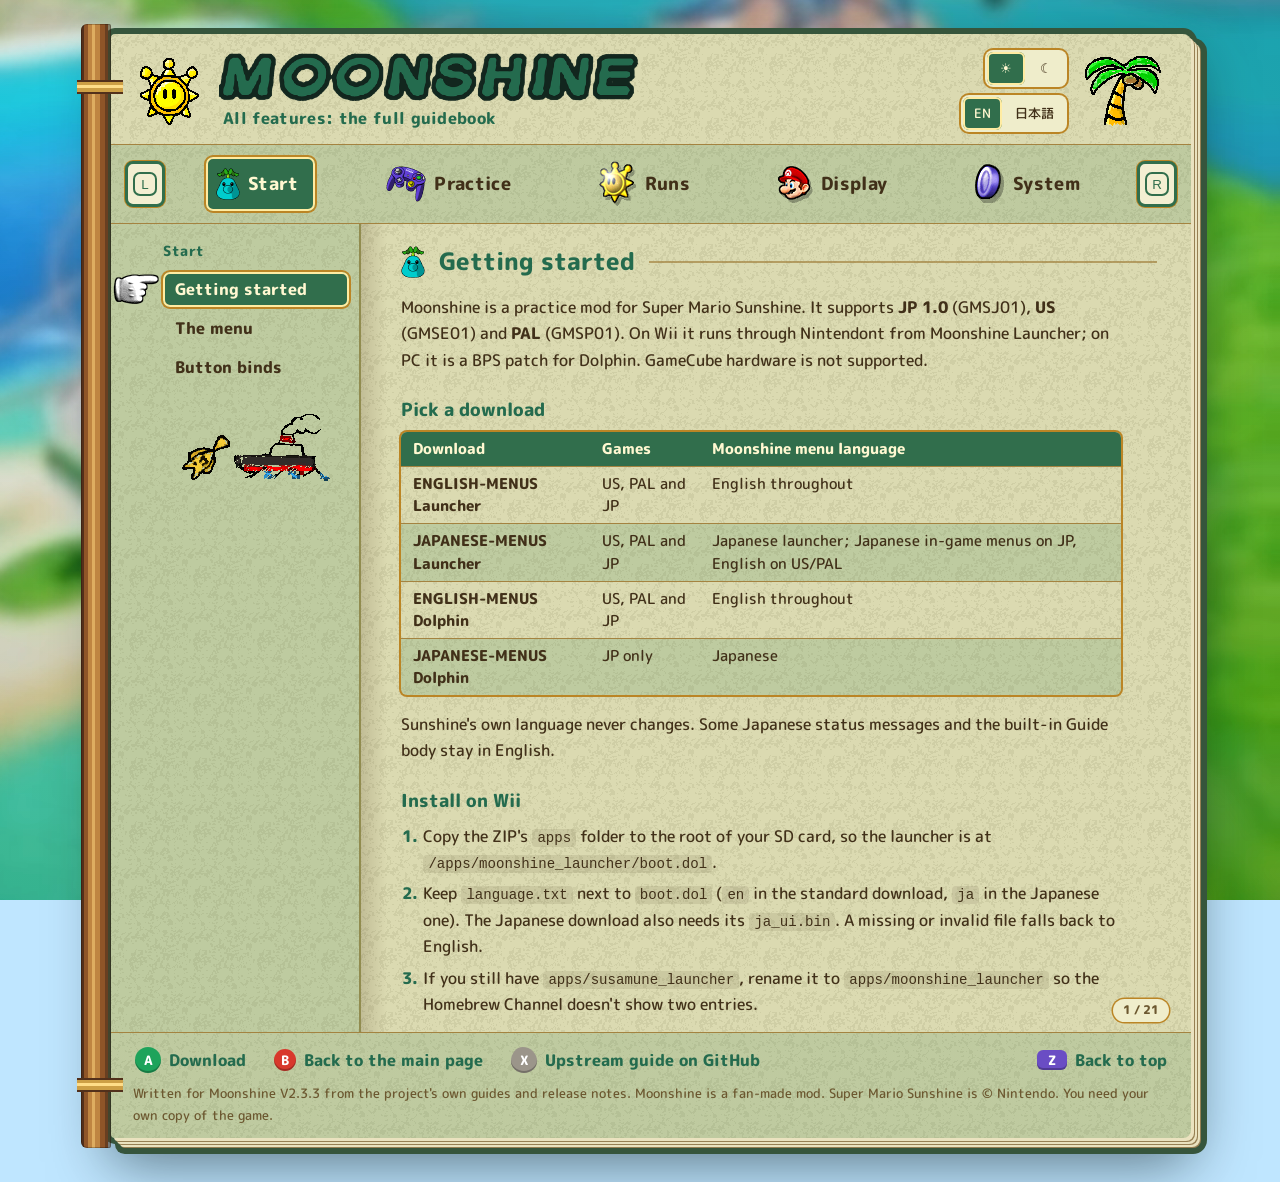
==== commit 2698fece: "Guidebook: fixed-size book pages with 3D page turn" ====
--- a/features.html
+++ b/features.html
@@ -75,9 +75,9 @@
         </div>
       </nav>
 
-      <main class="content g-content" id="chapter">
-        <p class="g-version" data-i18n="version">Written for Moonshine V2.3.3 from the project's own guides and release notes.</p>
+      <main class="content g-content" id="chapter"><div class="g-stage">
 <article class="g-chapter" id="getting-started" data-cat="start" aria-labelledby="h-getting-started">
+<div class="g-face g-front"><div class="g-scroll">
 <h2 id="h-getting-started" tabindex="-1"><span class="sprite ic-pianta" aria-hidden="true"></span><span class="l-en">Getting started</span><span class="l-ja" lang="ja">導入と起動</span></h2>
 <div class="l-en g-body"><p>Moonshine is a practice mod for Super Mario Sunshine. It supports <strong>JP 1.0</strong> (GMSJ01), <strong>US</strong> (GMSE01) and <strong>PAL</strong> (GMSP01). On Wii it runs through Nintendont from Moonshine Launcher; on PC it is a BPS patch for Dolphin. GameCube hardware is not supported.</p>
 <h3>Pick a download</h3>
@@ -120,8 +120,11 @@
 <p class="small"><span class="l-en">Use the launcher and mod files from the same ZIP. Your settings, layouts, records, ghosts, saved states and TAS projects carry over when you update.</span><span class="l-ja" lang="ja">ランチャーとmodファイルは同じZIPのものを使ってください。更新しても設定、レイアウト、記録、ゴースト、SDステート、TASプロジェクトは残ります。</span></p>
 </div>
 <nav class="g-pn" aria-label="Chapters" data-i18n-aria="pnLabel"><span></span><a class="g-next" href="#menu" rel="next"><span class="g-pn-k"><span class="l-en">Next</span><span class="l-ja" lang="ja">次の章</span></span><span class="l-en">The menu</span><span class="l-ja" lang="ja">メニュー</span></a></nav>
+</div><span class="g-folio" aria-hidden="true">1 / 21</span><span class="g-shade" aria-hidden="true"></span></div>
+<div class="g-face g-back" aria-hidden="true"></div>
 </article>
 <article class="g-chapter" id="menu" data-cat="start" aria-labelledby="h-menu">
+<div class="g-face g-front"><div class="g-scroll">
 <h2 id="h-menu" tabindex="-1"><span class="sprite ic-pianta" aria-hidden="true"></span><span class="l-en">The menu</span><span class="l-ja" lang="ja">メニュー</span></h2>
 <div class="l-en g-body"><p>Press <kbd>Y</kbd>+<kbd>Start</kbd> in game to open the Moonshine menu, and again to close it. The combo can be changed in System > Button binds.</p>
 <div class="g-tw"><table class="g-table"><thead><tr><th scope="col">Input</th><th scope="col">Action</th></tr></thead><tbody><tr><td><kbd>L</kbd> / <kbd>R</kbd></td><td>Switch top-level tabs</td></tr><tr><td>C-stick Up / Down</td><td>Move between rows</td></tr><tr><td>C-stick Left / Right</td><td>Adjust a value, change pages, or jump between sections in lists</td></tr><tr><td><kbd>A</kbd></td><td>Select, or cycle a setting's value</td></tr><tr><td><kbd>B</kbd></td><td>Go back</td></tr><tr><td><kbd>X</kbd> on a setting</td><td><strong>Shine</strong> it: add it to or remove it from <strong>Quick</strong></td></tr><tr><td><kbd>X</kbd> on an action</td><td>Rebind that action's shortcut</td></tr><tr><td><kbd>Z</kbd> on an action</td><td>Clear that action's shortcut</td></tr></tbody></table></div>
@@ -138,8 +141,11 @@
 <p class="small"><span class="l-en">Closing the menu after a change saves your settings: to SD on Wii, or to the slot B memory card in Dolphin.</span><span class="l-ja" lang="ja">変更後にメニューを閉じると設定を自動で保存します。Wii ではSDに、Dolphin ではスロット B のメモリーカードに保存します。</span></p>
 </div>
 <nav class="g-pn" aria-label="Chapters" data-i18n-aria="pnLabel"><a class="g-prev" href="#getting-started" rel="prev"><span class="g-pn-k"><span class="l-en">Previous</span><span class="l-ja" lang="ja">前の章</span></span><span class="l-en">Getting started</span><span class="l-ja" lang="ja">導入と起動</span></a><a class="g-next" href="#binds" rel="next"><span class="g-pn-k"><span class="l-en">Next</span><span class="l-ja" lang="ja">次の章</span></span><span class="l-en">Button binds</span><span class="l-ja" lang="ja">ボタン割り当て</span></a></nav>
+</div><span class="g-folio" aria-hidden="true">2 / 21</span><span class="g-shade" aria-hidden="true"></span></div>
+<div class="g-face g-back" aria-hidden="true"></div>
 </article>
 <article class="g-chapter" id="binds" data-cat="start" aria-labelledby="h-binds">
+<div class="g-face g-front"><div class="g-scroll">
 <h2 id="h-binds" tabindex="-1"><span class="sprite ic-pianta" aria-hidden="true"></span><span class="l-en">Button binds</span><span class="l-ja" lang="ja">ボタン割り当て</span></h2>
 <div class="l-en g-body"><p>A bind is a combo of up to four buttons. It has to match exactly: holding extra buttons stops it from firing. In V2.3.3 the savestate Save and Load shortcuts are the exception: they also work while you hold other gameplay buttons (A+B during frame advance, for example) and don't repeat while held. Binds work even while the game has disabled your controller, such as during dialogue.</p>
 <h3>Defaults</h3>
@@ -172,8 +178,11 @@
 <p class="small"><span class="l-en">If a bind won't fire, check that you aren't holding an extra button. Binds need an exact match, except Save and Load, which also accept other held gameplay buttons.</span><span class="l-ja" lang="ja">ショートカットが反応しない場合は、余分なボタンを押していないか確認してください。割り当ては完全一致が必要です。ステートの保存・読込だけは、他のゲーム用ボタンを押しながらでも使えます。</span></p>
 </div>
 <nav class="g-pn" aria-label="Chapters" data-i18n-aria="pnLabel"><a class="g-prev" href="#menu" rel="prev"><span class="g-pn-k"><span class="l-en">Previous</span><span class="l-ja" lang="ja">前の章</span></span><span class="l-en">The menu</span><span class="l-ja" lang="ja">メニュー</span></a><a class="g-next" href="#savestates" rel="next"><span class="g-pn-k"><span class="l-en">Next</span><span class="l-ja" lang="ja">次の章</span></span><span class="l-en">Savestates</span><span class="l-ja" lang="ja">ステート</span></a></nav>
+</div><span class="g-folio" aria-hidden="true">3 / 21</span><span class="g-shade" aria-hidden="true"></span></div>
+<div class="g-face g-back" aria-hidden="true"></div>
 </article>
 <article class="g-chapter" id="savestates" data-cat="practice" aria-labelledby="h-savestates">
+<div class="g-face g-front"><div class="g-scroll">
 <h2 id="h-savestates" tabindex="-1"><span class="sprite ic-pad" aria-hidden="true"></span><span class="l-en">Savestates</span><span class="l-ja" lang="ja">ステート</span></h2>
 <div class="l-en g-body"><p>Three compressed memory slots, like emulator savestates, on real Wii hardware. The default shortcuts are <kbd>D-Left</kbd> to save and <kbd>D-Right</kbd> to load.</p>
 <ul>
@@ -216,8 +225,11 @@
 <p class="small"><span class="l-en">The three memory slots start empty after closing the game or rebooting. To keep a state, save an SD copy first.</span><span class="l-ja" lang="ja">ゲームを終了したり再起動したりすると、3つのメモリスロットは空になります。残したいステートは先にSDへ保存してください。</span></p>
 </div>
 <nav class="g-pn" aria-label="Chapters" data-i18n-aria="pnLabel"><a class="g-prev" href="#binds" rel="prev"><span class="g-pn-k"><span class="l-en">Previous</span><span class="l-ja" lang="ja">前の章</span></span><span class="l-en">Button binds</span><span class="l-ja" lang="ja">ボタン割り当て</span></a><a class="g-next" href="#sd-states" rel="next"><span class="g-pn-k"><span class="l-en">Next</span><span class="l-ja" lang="ja">次の章</span></span><span class="l-en">SD states</span><span class="l-ja" lang="ja">SDステート</span></a></nav>
+</div><span class="g-folio" aria-hidden="true">4 / 21</span><span class="g-shade" aria-hidden="true"></span></div>
+<div class="g-face g-back" aria-hidden="true"></div>
 </article>
 <article class="g-chapter" id="sd-states" data-cat="practice" aria-labelledby="h-sd-states">
+<div class="g-face g-front"><div class="g-scroll">
 <h2 id="h-sd-states" tabindex="-1"><span class="sprite ic-pad" aria-hidden="true"></span><span class="l-en">SD states</span><span class="l-ja" lang="ja">SDステート</span></h2>
 <div class="l-en g-body"><p>Keep a memory state on SD so it survives a reboot.</p>
 <ol>
@@ -252,8 +264,11 @@
 <p class="small"><span class="l-en">SD states need Moonshine Launcher's storage service, so they work on Wii only. They are tied to the build and game setup that made them; share ghosts instead.</span><span class="l-ja" lang="ja">SDステートは Moonshine Launcher の保存機能を使うため、Wii専用です。保存したビルドとゲーム設定専用なので、共有にはゴーストを使ってください。</span></p>
 </div>
 <nav class="g-pn" aria-label="Chapters" data-i18n-aria="pnLabel"><a class="g-prev" href="#savestates" rel="prev"><span class="g-pn-k"><span class="l-en">Previous</span><span class="l-ja" lang="ja">前の章</span></span><span class="l-en">Savestates</span><span class="l-ja" lang="ja">ステート</span></a><a class="g-next" href="#frame-advance" rel="next"><span class="g-pn-k"><span class="l-en">Next</span><span class="l-ja" lang="ja">次の章</span></span><span class="l-en">Pause and frame advance</span><span class="l-ja" lang="ja">一時停止とコマ送り</span></a></nav>
+</div><span class="g-folio" aria-hidden="true">5 / 21</span><span class="g-shade" aria-hidden="true"></span></div>
+<div class="g-face g-back" aria-hidden="true"></div>
 </article>
 <article class="g-chapter" id="frame-advance" data-cat="practice" aria-labelledby="h-frame-advance">
+<div class="g-face g-front"><div class="g-scroll">
 <h2 id="h-frame-advance" tabindex="-1"><span class="sprite ic-pad" aria-hidden="true"></span><span class="l-en">Pause and frame advance</span><span class="l-ja" lang="ja">一時停止とコマ送り</span></h2>
 <div class="l-en g-body"><p>Select <strong>Pause / Resume</strong> or <strong>Advance one frame</strong> in Practice > TAS projects to see or change its shortcut (<kbd>X</kbd> changes it, <kbd>Z</kbd> clears it). You don't need to start a TAS to use them.</p>
 <div class="g-tw"><table class="g-table"><thead><tr><th scope="col">Default</th><th scope="col">Action</th></tr></thead><tbody><tr><td><kbd>D-Down</kbd></td><td>Toggle practice pause; cancel a buffered pause</td></tr><tr><td><kbd>D-Up</kbd></td><td>Pause live gameplay, then advance one frame with each further press</td></tr></tbody></table></div>
@@ -284,8 +299,11 @@
 <p class="small"><span class="l-en">Any attempt that uses practice pause, Step, free camera or similar assists shows a small TAS beside the QFT and can't set an ordinary PB. Restart the stage for a clean attempt.</span><span class="l-ja" lang="ja">練習用一時停止・コマ送り・フリーカメラなどを使った試行は、QFTの横に小さな TAS を表示し、通常のPB対象外になります。新しい試行はステージを再開して始めてください。</span></p>
 </div>
 <nav class="g-pn" aria-label="Chapters" data-i18n-aria="pnLabel"><a class="g-prev" href="#sd-states" rel="prev"><span class="g-pn-k"><span class="l-en">Previous</span><span class="l-ja" lang="ja">前の章</span></span><span class="l-en">SD states</span><span class="l-ja" lang="ja">SDステート</span></a><a class="g-next" href="#free-camera" rel="next"><span class="g-pn-k"><span class="l-en">Next</span><span class="l-ja" lang="ja">次の章</span></span><span class="l-en">Free camera</span><span class="l-ja" lang="ja">フリーカメラ</span></a></nav>
+</div><span class="g-folio" aria-hidden="true">6 / 21</span><span class="g-shade" aria-hidden="true"></span></div>
+<div class="g-face g-back" aria-hidden="true"></div>
 </article>
 <article class="g-chapter" id="free-camera" data-cat="practice" aria-labelledby="h-free-camera">
+<div class="g-face g-front"><div class="g-scroll">
 <h2 id="h-free-camera" tabindex="-1"><span class="sprite ic-pad" aria-hidden="true"></span><span class="l-en">Free camera</span><span class="l-ja" lang="ja">フリーカメラ</span></h2>
 <div class="l-en g-body"><p>Turn it On and gameplay pauses automatically. The camera toggle shortcut is unassigned by default.</p>
 <div class="g-tw"><table class="g-table"><thead><tr><th scope="col">Input</th><th scope="col">Camera action</th></tr></thead><tbody><tr><td>Main stick</td><td>Move</td></tr><tr><td>C-stick</td><td>Look</td></tr><tr><td><kbd>L</kbd> / <kbd>R</kbd> (analog)</td><td>Descend / ascend</td></tr><tr><td>Hold <kbd>X</kbd></td><td>Temporary speed boost</td></tr></tbody></table></div>
@@ -308,8 +326,11 @@
 <p class="small"><span class="l-en">With the camera On, Mario gets no input. Turn it Off before you step a jump or a spin.</span><span class="l-ja" lang="ja">Camera On の間は Mario input Off です。ジャンプやスピンをコマ送りする前に Off にしてください。</span></p>
 </div>
 <nav class="g-pn" aria-label="Chapters" data-i18n-aria="pnLabel"><a class="g-prev" href="#frame-advance" rel="prev"><span class="g-pn-k"><span class="l-en">Previous</span><span class="l-ja" lang="ja">前の章</span></span><span class="l-en">Pause and frame advance</span><span class="l-ja" lang="ja">一時停止とコマ送り</span></a><a class="g-next" href="#tas" rel="next"><span class="g-pn-k"><span class="l-en">Next</span><span class="l-ja" lang="ja">次の章</span></span><span class="l-en">TAS projects</span><span class="l-ja" lang="ja">TASプロジェクト</span></a></nav>
+</div><span class="g-folio" aria-hidden="true">7 / 21</span><span class="g-shade" aria-hidden="true"></span></div>
+<div class="g-face g-back" aria-hidden="true"></div>
 </article>
 <article class="g-chapter" id="tas" data-cat="practice" aria-labelledby="h-tas">
+<div class="g-face g-front"><div class="g-scroll">
 <h2 id="h-tas" tabindex="-1"><span class="sprite ic-pad" aria-hidden="true"></span><span class="l-en">TAS projects</span><span class="l-ja" lang="ja">TASプロジェクト</span></h2>
 <div class="l-en g-body"><p>A TAS keeps Mario's recorded inputs, its Beginning and up to two checkpoints together under one name.</p>
 <ol>
@@ -356,8 +377,11 @@
 <p class="small"><span class="l-en">Save Checkpoint keeps a retry point in memory. Save TAS keeps the whole project on SD, and only the SD save survives closing the game.</span><span class="l-ja" lang="ja">中間地点の保存はメモリ内のやり直し地点です。Save TAS でプロジェクト全体をSDに保存したものだけが、ゲーム終了後も残ります。</span></p>
 </div>
 <nav class="g-pn" aria-label="Chapters" data-i18n-aria="pnLabel"><a class="g-prev" href="#free-camera" rel="prev"><span class="g-pn-k"><span class="l-en">Previous</span><span class="l-ja" lang="ja">前の章</span></span><span class="l-en">Free camera</span><span class="l-ja" lang="ja">フリーカメラ</span></a><a class="g-next" href="#warps" rel="next"><span class="g-pn-k"><span class="l-en">Next</span><span class="l-ja" lang="ja">次の章</span></span><span class="l-en">Warps and restarts</span><span class="l-ja" lang="ja">ワープとリスタート</span></a></nav>
+</div><span class="g-folio" aria-hidden="true">8 / 21</span><span class="g-shade" aria-hidden="true"></span></div>
+<div class="g-face g-back" aria-hidden="true"></div>
 </article>
 <article class="g-chapter" id="warps" data-cat="practice" aria-labelledby="h-warps">
+<div class="g-face g-front"><div class="g-scroll">
 <h2 id="h-warps" tabindex="-1"><span class="sprite ic-pad" aria-hidden="true"></span><span class="l-en">Warps and restarts</span><span class="l-ja" lang="ja">ワープとリスタート</span></h2>
 <div class="l-en g-body"><h3>The warp wheel</h3>
 <p>Press <kbd>Z</kbd> to open Moonshine's level select. The stage freezes while it is open.</p>
@@ -414,8 +438,11 @@
 <p class="small"><span class="l-en">Leave Practice tools > Disable Z Menu On, or Z also opens the retail menu.</span><span class="l-ja" lang="ja">Practice tools > Disable Z Menu はOnのままにしてください。Offにすると、Zで本来のメニューも開きます。</span></p>
 </div>
 <nav class="g-pn" aria-label="Chapters" data-i18n-aria="pnLabel"><a class="g-prev" href="#tas" rel="prev"><span class="g-pn-k"><span class="l-en">Previous</span><span class="l-ja" lang="ja">前の章</span></span><span class="l-en">TAS projects</span><span class="l-ja" lang="ja">TASプロジェクト</span></a><a class="g-next" href="#codes" rel="next"><span class="g-pn-k"><span class="l-en">Next</span><span class="l-ja" lang="ja">次の章</span></span><span class="l-en">Practice codes</span><span class="l-ja" lang="ja">練習用コード</span></a></nav>
+</div><span class="g-folio" aria-hidden="true">9 / 21</span><span class="g-shade" aria-hidden="true"></span></div>
+<div class="g-face g-back" aria-hidden="true"></div>
 </article>
 <article class="g-chapter" id="codes" data-cat="practice" aria-labelledby="h-codes">
+<div class="g-face g-front"><div class="g-scroll">
 <h2 id="h-codes" tabindex="-1"><span class="sprite ic-pad" aria-hidden="true"></span><span class="l-en">Practice codes</span><span class="l-ja" lang="ja">練習用コード</span></h2>
 <div class="l-en g-body"><h3>Gameplay and QoL: general</h3>
 <div class="g-tw"><table class="g-table"><thead><tr><th scope="col">Setting</th><th scope="col">Default</th><th scope="col">What it does</th></tr></thead><tbody><tr><td>Fast text</td><td>Off</td><td>Speeds up dialogue and message boxes.</td></tr><tr><td>Infinite lives</td><td>On</td><td>Mario's life count never goes down.</td></tr><tr><td>Infinite juice</td><td>Off</td><td>Yoshi's juice meter never drains.</td></tr><tr><td>Free pause</td><td>On</td><td>Lets you pause during normally locked moments.</td></tr><tr><td>Exit area everywhere</td><td>On</td><td>"Exit Area" appears anywhere you can pause.</td></tr></tbody></table></div>
@@ -448,8 +475,11 @@
 <p class="small"><span class="l-en">Most of these are native versions of the GCT generator's practice Gecko codes, so you don't need separate codes. Press X on any of them to Shine it to Quick.</span><span class="l-ja" lang="ja">多くはGCT generatorの練習用Geckoコードを内蔵したものなので、別のコードは不要です。どの設定も X で Quick に登録できます。</span></p>
 </div>
 <nav class="g-pn" aria-label="Chapters" data-i18n-aria="pnLabel"><a class="g-prev" href="#warps" rel="prev"><span class="g-pn-k"><span class="l-en">Previous</span><span class="l-ja" lang="ja">前の章</span></span><span class="l-en">Warps and restarts</span><span class="l-ja" lang="ja">ワープとリスタート</span></a><a class="g-next" href="#rng" rel="next"><span class="g-pn-k"><span class="l-en">Next</span><span class="l-ja" lang="ja">次の章</span></span><span class="l-en">RNG controls</span><span class="l-ja" lang="ja">乱数の操作</span></a></nav>
+</div><span class="g-folio" aria-hidden="true">10 / 21</span><span class="g-shade" aria-hidden="true"></span></div>
+<div class="g-face g-back" aria-hidden="true"></div>
 </article>
 <article class="g-chapter" id="rng" data-cat="practice" aria-labelledby="h-rng">
+<div class="g-face g-front"><div class="g-scroll">
 <h2 id="h-rng" tabindex="-1"><span class="sprite ic-pad" aria-hidden="true"></span><span class="l-en">RNG controls</span><span class="l-ja" lang="ja">乱数の操作</span></h2>
 <div class="l-en g-body"><p>These make normally random patterns repeatable so you can drill one setup.</p>
 <div class="g-tw"><table class="g-table"><thead><tr><th scope="col">Setting</th><th scope="col">Default</th><th scope="col">What it does</th></tr></thead><tbody><tr><td>Pattern selector</td><td>Off</td><td>Makes patterns repeatable for supported practice.</td></tr><tr><td>Any fruit opens Yoshi eggs</td><td>Off</td><td>Any fruit colour hatches a Yoshi egg.</td></tr><tr><td>King Boo fruit cycle</td><td>Off</td><td>Forces King Boo's valid-fruit and no-fruit cycle.</td></tr><tr><td>Disable Petey tornado</td><td>Off</td><td>Petey never uses his tornado.</td></tr><tr><td>Petey flight route</td><td>Retail / N1-S1-S2-S3</td><td>Forces Petey's flight route.</td></tr><tr><td>Crane speed</td><td>Retail / Slowest / Slow / Medium / Fast / Fastest</td><td>Keeps Ricco's crane speed inside the chosen band.</td></tr><tr><td>Fruit machine</td><td>Retail / Durians only</td><td>Makes the Ricco fruit machine give durians.</td></tr><tr><td>Gelato 6 red-coin fish</td><td>Retail / Pattern 1 to 4</td><td>Repeatable fish pattern (testing).</td></tr><tr><td>Blue-coin birds</td><td>Retail / Pattern 1 to 4</td><td>Repeatable bird pattern (testing).</td></tr></tbody></table></div>
@@ -462,8 +492,11 @@
 <p class="small"><span class="l-en">Since V2.3.3, RNG controls allow streaks. Petey and King Boo controls also allow ordinary PBs; the other RNG controls keep their own PB restrictions, so check Runs > PB Safety before a PB attempt.</span><span class="l-ja" lang="ja">V2.3.3から、乱数の操作を使っても連続成功の練習ができます。ボスパックンとキングテレサの設定は通常のPBも対象です。その他の設定はそれぞれのPB制限が残るため、PBを狙う前に Runs > PB Safety を確認してください。</span></p>
 </div>
 <nav class="g-pn" aria-label="Chapters" data-i18n-aria="pnLabel"><a class="g-prev" href="#codes" rel="prev"><span class="g-pn-k"><span class="l-en">Previous</span><span class="l-ja" lang="ja">前の章</span></span><span class="l-en">Practice codes</span><span class="l-ja" lang="ja">練習用コード</span></a><a class="g-next" href="#ils" rel="next"><span class="g-pn-k"><span class="l-en">Next</span><span class="l-ja" lang="ja">次の章</span></span><span class="l-en">ILs, PBs and records</span><span class="l-ja" lang="ja">IL・PB・記録</span></a></nav>
+</div><span class="g-folio" aria-hidden="true">11 / 21</span><span class="g-shade" aria-hidden="true"></span></div>
+<div class="g-face g-back" aria-hidden="true"></div>
 </article>
 <article class="g-chapter" id="ils" data-cat="runs" aria-labelledby="h-ils">
+<div class="g-face g-front"><div class="g-scroll">
 <h2 id="h-ils" tabindex="-1"><span class="sprite ic-shine" aria-hidden="true"></span><span class="l-en">ILs, PBs and records</span><span class="l-ja" lang="ja">IL・PB・記録</span></h2>
 <div class="l-en g-body"><p><strong>ILs</strong> is both a warp list and a personal-best tracker. Pick a level to warp to it. Finishing it records a PB, with a popup and a fanfare when you beat your old time.</p>
 <h3>What's in the catalog</h3>
@@ -506,8 +539,11 @@
 <p class="small"><span class="l-en">PB not saving? Open Runs > PB Safety. It lists whatever is blocking, A fixes one setting and X fixes them all.</span><span class="l-ja" lang="ja">PBが保存されない場合は Runs > PB Safety を開いてください。原因の設定が一覧になり、A で一つ、X ですべて直せます。</span></p>
 </div>
 <nav class="g-pn" aria-label="Chapters" data-i18n-aria="pnLabel"><a class="g-prev" href="#rng" rel="prev"><span class="g-pn-k"><span class="l-en">Previous</span><span class="l-ja" lang="ja">前の章</span></span><span class="l-en">RNG controls</span><span class="l-ja" lang="ja">乱数の操作</span></a><a class="g-next" href="#stage-loader" rel="next"><span class="g-pn-k"><span class="l-en">Next</span><span class="l-ja" lang="ja">次の章</span></span><span class="l-en">Stage loader and streaks</span><span class="l-ja" lang="ja">ステージローダーと連続成功</span></a></nav>
+</div><span class="g-folio" aria-hidden="true">12 / 21</span><span class="g-shade" aria-hidden="true"></span></div>
+<div class="g-face g-back" aria-hidden="true"></div>
 </article>
 <article class="g-chapter" id="stage-loader" data-cat="runs" aria-labelledby="h-stage-loader">
+<div class="g-face g-front"><div class="g-scroll">
 <h2 id="h-stage-loader" tabindex="-1"><span class="sprite ic-shine" aria-hidden="true"></span><span class="l-en">Stage loader and streaks</span><span class="l-ja" lang="ja">ステージローダーと連続成功</span></h2>
 <div class="l-en g-body"><p>Since V2.3.3, <strong>Stageloader</strong> and <strong>Streaking</strong> have separate entries under Runs.</p>
 <h3>Stageloader</h3>
@@ -546,8 +582,11 @@
 <p class="small"><span class="l-en">Loading a savestate during a streak lets you practise a section without adding to or breaking the streak. Restart normally to resume counting clean attempts.</span><span class="l-ja" lang="ja">連続成功の途中でステートを読み込むと、記録を増やしも途切れさせもせずに一部分を練習できます。通常どおりリスタートすると、正規の試行のカウントに戻ります。</span></p>
 </div>
 <nav class="g-pn" aria-label="Chapters" data-i18n-aria="pnLabel"><a class="g-prev" href="#ils" rel="prev"><span class="g-pn-k"><span class="l-en">Previous</span><span class="l-ja" lang="ja">前の章</span></span><span class="l-en">ILs, PBs and records</span><span class="l-ja" lang="ja">IL・PB・記録</span></a><a class="g-next" href="#ghosts" rel="next"><span class="g-pn-k"><span class="l-en">Next</span><span class="l-ja" lang="ja">次の章</span></span><span class="l-en">Ghosts</span><span class="l-ja" lang="ja">ゴースト</span></a></nav>
+</div><span class="g-folio" aria-hidden="true">13 / 21</span><span class="g-shade" aria-hidden="true"></span></div>
+<div class="g-face g-back" aria-hidden="true"></div>
 </article>
 <article class="g-chapter" id="ghosts" data-cat="runs" aria-labelledby="h-ghosts">
+<div class="g-face g-front"><div class="g-scroll">
 <h2 id="h-ghosts" tabindex="-1"><span class="sprite ic-shine" aria-hidden="true"></span><span class="l-en">Ghosts</span><span class="l-ja" lang="ja">ゴースト</span></h2>
 <div class="l-en g-body"><p>Record your attempts and race or watch them later. Highlight a saved ghost to act on it.</p>
 <div class="g-tw"><table class="g-table"><thead><tr><th scope="col">Button</th><th scope="col">Action</th></tr></thead><tbody><tr><td><kbd>A</kbd></td><td>Race</td></tr><tr><td><kbd>Y</kbd></td><td>Watch</td></tr><tr><td><kbd>X</kbd></td><td>Delete</td></tr><tr><td><kbd>Z</kbd></td><td>Export to a shareable <code>.smsghost</code></td></tr></tbody></table></div>
@@ -610,8 +649,11 @@
 <p class="small"><span class="l-en">Share ghosts, not TAS projects or states: exports work across setups, while states and TAS projects are tied to the build and region that made them.</span><span class="l-ja" lang="ja">共有にはTASプロジェクトやステートではなくゴーストを使ってください。ステートとTASは作成したビルドとゲーム版専用です。</span></p>
 </div>
 <nav class="g-pn" aria-label="Chapters" data-i18n-aria="pnLabel"><a class="g-prev" href="#stage-loader" rel="prev"><span class="g-pn-k"><span class="l-en">Previous</span><span class="l-ja" lang="ja">前の章</span></span><span class="l-en">Stage loader and streaks</span><span class="l-ja" lang="ja">ステージローダーと連続成功</span></a><a class="g-next" href="#timers" rel="next"><span class="g-pn-k"><span class="l-en">Next</span><span class="l-ja" lang="ja">次の章</span></span><span class="l-en">Timer, QFT and splits</span><span class="l-ja" lang="ja">タイマー・QFT・区間</span></a></nav>
+</div><span class="g-folio" aria-hidden="true">14 / 21</span><span class="g-shade" aria-hidden="true"></span></div>
+<div class="g-face g-back" aria-hidden="true"></div>
 </article>
 <article class="g-chapter" id="timers" data-cat="runs" aria-labelledby="h-timers">
+<div class="g-face g-front"><div class="g-scroll">
 <h2 id="h-timers" tabindex="-1"><span class="sprite ic-shine" aria-hidden="true"></span><span class="l-en">Timer, QFT and splits</span><span class="l-ja" lang="ja">タイマー・QFT・区間</span></h2>
 <div class="l-en g-body"><div class="g-tw"><table class="g-table"><thead><tr><th scope="col">Setting</th><th scope="col">Choices</th><th scope="col">What it does</th></tr></thead><tbody><tr><td>Sunshine timer</td><td>Always / Shine only / Hidden</td><td>The game's own timer, fully restyleable in the Layout editor.</td></tr><tr><td>Bottom-left QFT</td><td>Always / On freeze / Hidden</td><td>A compact quick-frame timer. Default On freeze.</td></tr><tr><td>Freeze duration</td><td>Off, 0.5 s, 1 s, 2 s, 3 s, 5 s</td><td>How long the QFT holds on a freeze event. Default 1 s.</td></tr><tr><td>QFT section history</td><td>On / Off</td><td>A list of recent section times.</td></tr><tr><td>Level splits</td><td>On / Off</td><td>Handmade checkpoint splits, up to 8 segments per route including the finish. On by default.</td></tr><tr><td>Split comparison</td><td>Off / PB / SOB / Ghost</td><td>What splits compare against. Default PB.</td></tr></tbody></table></div>
 <ul>
@@ -634,8 +676,11 @@
 <p class="small"><span class="l-en">Timer and splits > Cosmetics is a shortcut to the look of both timers. During practice pause or Step, the Sunshine timer and the QFT show the same frame.</span><span class="l-ja" lang="ja">Timer and splits > Cosmetics から両方のタイマーの見た目をすぐに変更できます。練習用一時停止とコマ送り中は、Sunshine タイマーとQFTが同じコマを表示します。</span></p>
 </div>
 <nav class="g-pn" aria-label="Chapters" data-i18n-aria="pnLabel"><a class="g-prev" href="#ghosts" rel="prev"><span class="g-pn-k"><span class="l-en">Previous</span><span class="l-ja" lang="ja">前の章</span></span><span class="l-en">Ghosts</span><span class="l-ja" lang="ja">ゴースト</span></a><a class="g-next" href="#movement" rel="next"><span class="g-pn-k"><span class="l-en">Next</span><span class="l-ja" lang="ja">次の章</span></span><span class="l-en">Movement displays</span><span class="l-ja" lang="ja">動きのタイミング表示</span></a></nav>
+</div><span class="g-folio" aria-hidden="true">15 / 21</span><span class="g-shade" aria-hidden="true"></span></div>
+<div class="g-face g-back" aria-hidden="true"></div>
 </article>
 <article class="g-chapter" id="movement" data-cat="display" aria-labelledby="h-movement">
+<div class="g-face g-front"><div class="g-scroll">
 <h2 id="h-movement" tabindex="-1"><span class="sprite ic-mario" aria-hidden="true"></span><span class="l-en">Movement displays</span><span class="l-ja" lang="ja">動きのタイミング表示</span></h2>
 <div class="l-en g-body"><div class="g-tw"><table class="g-table"><thead><tr><th scope="col">Display</th><th scope="col">What it shows</th></tr></thead><tbody><tr><td><strong>Wallkick display</strong></td><td>The timing of your last wall kick.</td></tr><tr><td><strong>Rollout display</strong></td><td>How many frames A was effectively held during a rollout.</td></tr><tr><td><strong>Dust display</strong></td><td>Frames from landing to the rollout input.</td></tr><tr><td><strong>Jump display</strong></td><td>Game frames from your most recent landing to your next jump: <code>1f</code> to <code>6f</code>, then <code>Late</code>, with the takeoff's quarter-frame phase. <code>1f qf2</code> means one frame after landing, on phase 2. Paused frames don't count; changing areas or loading a state clears it.</td></tr><tr><td><strong>Buttslide display</strong></td><td>A compact <strong>Ready / Waiting</strong> cue during a slide, from the current surface and slide state. Works while frame advancing.</td></tr><tr><td><strong>GB skip timing</strong></td><td>Checks the B press after an ordinary full A jump for the no-hover Gelato Beach skip. Target: 9 airborne frames, Y about 404, vertical speed about 6. Shows <strong>Early</strong>, <strong>On time</strong>, <strong>Late</strong> or <strong>Check jump</strong> with those values.</td></tr></tbody></table></div>
 <ul>
@@ -652,8 +697,11 @@
 <p class="small"><span class="l-en">These readouts only measure. None of them presses or queues a button for you, and GB skip timing doesn't confirm that Mario actually clipped through.</span><span class="l-ja" lang="ja">これらの表示は計測だけを行います。ボタンを代わりに押したり予約したりはせず、GB skip timing はマリオが実際にすり抜けたかどうかまでは確認しません。</span></p>
 </div>
 <nav class="g-pn" aria-label="Chapters" data-i18n-aria="pnLabel"><a class="g-prev" href="#timers" rel="prev"><span class="g-pn-k"><span class="l-en">Previous</span><span class="l-ja" lang="ja">前の章</span></span><span class="l-en">Timer, QFT and splits</span><span class="l-ja" lang="ja">タイマー・QFT・区間</span></a><a class="g-next" href="#hud" rel="next"><span class="g-pn-k"><span class="l-en">Next</span><span class="l-ja" lang="ja">次の章</span></span><span class="l-en">HUD and appearance</span><span class="l-ja" lang="ja">HUDと見た目</span></a></nav>
+</div><span class="g-folio" aria-hidden="true">16 / 21</span><span class="g-shade" aria-hidden="true"></span></div>
+<div class="g-face g-back" aria-hidden="true"></div>
 </article>
 <article class="g-chapter" id="hud" data-cat="display" aria-labelledby="h-hud">
+<div class="g-face g-front"><div class="g-scroll">
 <h2 id="h-hud" tabindex="-1"><span class="sprite ic-mario" aria-hidden="true"></span><span class="l-en">HUD and appearance</span><span class="l-ja" lang="ja">HUDと見た目</span></h2>
 <div class="l-en g-body"><h3>HUD and displays</h3>
 <div class="g-tw"><table class="g-table"><thead><tr><th scope="col">Setting</th><th scope="col">Default</th><th scope="col">What it does</th></tr></thead><tbody><tr><td>Hidden fruit and coins</td><td>Off / Both / Fruit / Coins</td><td>Shows where spray-hidden fruit and coins are. Blocks IL PBs.</td></tr><tr><td>Hidden item labels</td><td>On</td><td>Adds Fruit and Coin labels to those markers.</td></tr><tr><td>Enemy hurtboxes</td><td>Off / Wireframe / Transparent / Solid</td><td>Draws enemy damage volumes. Blocks IL PBs.</td></tr><tr><td>Hurtbox targets</td><td>All enemies / Eely teeth only</td><td>Which hurtboxes to draw.</td></tr><tr><td>Ricco 2 checkpoints</td><td>Off</td><td>Shows the Ricco race's checkpoints in order. Blocks IL PBs.</td></tr><tr><td>TAS banner</td><td>On</td><td>TAS progress and help text.</td></tr><tr><td>Ghost inputs</td><td>Off / Ghost / Both ghosts</td><td>Shows the ghost's controller.</td></tr><tr><td>Show BGM slot counter</td><td>Off</td><td>Audio diagnostic that shows free music slots.</td></tr><tr><td>Restart queued popup</td><td>On</td><td>Tells you when a restart has been queued.</td></tr><tr><td>Toggle input display</td><td>Unassigned bind</td><td>Shows your own controller overlay.</td></tr></tbody></table></div>
@@ -670,8 +718,11 @@
 <p class="small"><span class="l-en">Hidden fruit and coins, Enemy hurtboxes and Ricco 2 checkpoints block IL PBs while they're shown. PB Safety can turn them all off at once.</span><span class="l-ja" lang="ja">Hidden fruit and coins、Enemy hurtboxes、Ricco 2 checkpoints は表示中ILのPB対象外になります。PB Safety でまとめてOffにできます。</span></p>
 </div>
 <nav class="g-pn" aria-label="Chapters" data-i18n-aria="pnLabel"><a class="g-prev" href="#movement" rel="prev"><span class="g-pn-k"><span class="l-en">Previous</span><span class="l-ja" lang="ja">前の章</span></span><span class="l-en">Movement displays</span><span class="l-ja" lang="ja">動きのタイミング表示</span></a><a class="g-next" href="#layouts" rel="next"><span class="g-pn-k"><span class="l-en">Next</span><span class="l-ja" lang="ja">次の章</span></span><span class="l-en">Layout and colours</span><span class="l-ja" lang="ja">レイアウトと色</span></a></nav>
+</div><span class="g-folio" aria-hidden="true">17 / 21</span><span class="g-shade" aria-hidden="true"></span></div>
+<div class="g-face g-back" aria-hidden="true"></div>
 </article>
 <article class="g-chapter" id="layouts" data-cat="display" aria-labelledby="h-layouts">
+<div class="g-face g-front"><div class="g-scroll">
 <h2 id="h-layouts" tabindex="-1"><span class="sprite ic-mario" aria-hidden="true"></span><span class="l-en">Layout and colours</span><span class="l-ja" lang="ja">レイアウトと色</span></h2>
 <div class="l-en g-body"><p>The <strong>Layout editor</strong> has groups for Timers, Controller inputs, Metadata, Native HUD colours, Custom text, Practice feedback, and Menu and notifications.</p>
 <div class="g-tw"><table class="g-table"><thead><tr><th scope="col">Input</th><th scope="col">Action</th></tr></thead><tbody><tr><td>C-stick Up / Down</td><td>Pick an option</td></tr><tr><td>C-stick Left / Right</td><td>Adjust it</td></tr><tr><td><kbd>Start</kbd> / <kbd>X</kbd>+<kbd>Start</kbd></td><td>Next / previous target: All, or one character or element</td></tr><tr><td>Hold <kbd>Y</kbd> while adjusting</td><td>Change HSL values by 1 instead of 4</td></tr><tr><td><kbd>A</kbd></td><td>Keep your edits (asks to confirm)</td></tr><tr><td><kbd>B</kbd></td><td>Discard your edits (asks to confirm)</td></tr><tr><td><kbd>Z</kbd></td><td>Reset the selected option (asks to confirm)</td></tr></tbody></table></div>
@@ -708,8 +759,11 @@
 <p class="small"><span class="l-en">To restore the whole Sunshine timer's normal colours, choose All > Appearance > Original, then reset Hue, Saturation and Lightness one by one with Z.</span><span class="l-ja" lang="ja">Sunshine タイマー全体を元の色に戻すには、All > Appearance > Original を選び、Hue・Saturation・Lightness を一つずつ Z でリセットします。</span></p>
 </div>
 <nav class="g-pn" aria-label="Chapters" data-i18n-aria="pnLabel"><a class="g-prev" href="#hud" rel="prev"><span class="g-pn-k"><span class="l-en">Previous</span><span class="l-ja" lang="ja">前の章</span></span><span class="l-en">HUD and appearance</span><span class="l-ja" lang="ja">HUDと見た目</span></a><a class="g-next" href="#data" rel="next"><span class="g-pn-k"><span class="l-en">Next</span><span class="l-ja" lang="ja">次の章</span></span><span class="l-en">Data folder</span><span class="l-ja" lang="ja">保存フォルダー</span></a></nav>
+</div><span class="g-folio" aria-hidden="true">18 / 21</span><span class="g-shade" aria-hidden="true"></span></div>
+<div class="g-face g-back" aria-hidden="true"></div>
 </article>
 <article class="g-chapter" id="data" data-cat="system" aria-labelledby="h-data">
+<div class="g-face g-front"><div class="g-scroll">
 <h2 id="h-data" tabindex="-1"><span class="sprite ic-coin" aria-hidden="true"></span><span class="l-en">Data folder</span><span class="l-ja" lang="ja">保存フォルダー</span></h2>
 <div class="l-en g-body"><p>Everything lives in <code>/Moonshine data</code> on the device the launcher runs from.</p>
 <div class="g-tw"><table class="g-table"><thead><tr><th scope="col">Path</th><th scope="col">Contents</th></tr></thead><tbody><tr><td><code>moonshine.ini</code></td><td>Settings, layouts and binds, per region (<code>[settings_jp]</code>, <code>[binds_us]</code> and so on)</td></tr><tr><td><code>moonshine_*.bin</code></td><td>Records, achievements and other practice journals</td></tr><tr><td><code>theme/</code></td><td><code>background.png</code> and <code>bgm.mp3</code></td></tr><tr><td><code>ghosts/</code></td><td>Ghosts, plus <code>import/</code> and <code>share/</code></td></tr><tr><td><code>states/</code></td><td>Named SD savestates (<code>.mss</code>)</td></tr><tr><td><code>tas/</code></td><td>Saved TAS projects</td></tr><tr><td><code>layouts/</code></td><td>Layout profiles</td></tr><tr><td><code>crashes/</code></td><td>Crash reports; the newest 16 are kept</td></tr><tr><td><code>backups/</code></td><td>Files preserved during migration</td></tr><tr><td><code>cache/</code></td><td>Ghost model assets, so they aren't extracted again on later launches</td></tr></tbody></table></div>
@@ -722,8 +776,11 @@
 <p class="small"><span class="l-en">When updating, replace only the app files. Everything in /Moonshine data stays, and the launcher moves older files there on first launch.</span><span class="l-ja" lang="ja">更新するときはアプリのファイルだけを置き換えてください。/Moonshine data の中身は残り、古いファイルは初回起動時にランチャーがここへ移します。</span></p>
 </div>
 <nav class="g-pn" aria-label="Chapters" data-i18n-aria="pnLabel"><a class="g-prev" href="#layouts" rel="prev"><span class="g-pn-k"><span class="l-en">Previous</span><span class="l-ja" lang="ja">前の章</span></span><span class="l-en">Layout and colours</span><span class="l-ja" lang="ja">レイアウトと色</span></a><a class="g-next" href="#dolphin" rel="next"><span class="g-pn-k"><span class="l-en">Next</span><span class="l-ja" lang="ja">次の章</span></span><span class="l-en">Dolphin</span><span class="l-ja" lang="ja">Dolphin</span></a></nav>
+</div><span class="g-folio" aria-hidden="true">19 / 21</span><span class="g-shade" aria-hidden="true"></span></div>
+<div class="g-face g-back" aria-hidden="true"></div>
 </article>
 <article class="g-chapter" id="dolphin" data-cat="system" aria-labelledby="h-dolphin">
+<div class="g-face g-front"><div class="g-scroll">
 <h2 id="h-dolphin" tabindex="-1"><span class="sprite ic-coin" aria-hidden="true"></span><span class="l-en">Dolphin</span><span class="l-ja" lang="ja">Dolphin</span></h2>
 <div class="l-en g-body"><p>Apply the matching BPS patch to your own clean ISO with a BPS patcher. The Wii launcher ZIP is for the Homebrew Channel.</p>
 <div class="g-tw"><table class="g-table"><thead><tr><th scope="col">Region</th><th scope="col">Patch</th><th scope="col">Source ISO CRC32</th></tr></thead><tbody><tr><td>JP 1.0 (GMSJ01)</td><td><code>moonshine_jp.bps</code>, or <code>moonshine_jp_ja.bps</code> for Japanese menus</td><td><code>C3B17583</code></td></tr><tr><td>US (GMSE01)</td><td><code>moonshine_us.bps</code></td><td><code>771AD977</code></td></tr><tr><td>PAL (GMSP01)</td><td><code>moonshine_pal.bps</code></td><td><code>4C1D3641</code></td></tr></tbody></table></div>
@@ -746,8 +803,11 @@
 <p class="small"><span class="l-en">Set Graphics > Hacks > Texture Cache Accuracy to Safe, or goop won't restore correctly when you load a savestate.</span><span class="l-ja" lang="ja">Graphics > Hacks > Texture Cache Accuracy を Safe にしてください。そうしないと、ステート読込時にラクガキが正しく戻りません。</span></p>
 </div>
 <nav class="g-pn" aria-label="Chapters" data-i18n-aria="pnLabel"><a class="g-prev" href="#data" rel="prev"><span class="g-pn-k"><span class="l-en">Previous</span><span class="l-ja" lang="ja">前の章</span></span><span class="l-en">Data folder</span><span class="l-ja" lang="ja">保存フォルダー</span></a><a class="g-next" href="#help" rel="next"><span class="g-pn-k"><span class="l-en">Next</span><span class="l-ja" lang="ja">次の章</span></span><span class="l-en">Tips and reports</span><span class="l-ja" lang="ja">ヒントと不具合の報告</span></a></nav>
+</div><span class="g-folio" aria-hidden="true">20 / 21</span><span class="g-shade" aria-hidden="true"></span></div>
+<div class="g-face g-back" aria-hidden="true"></div>
 </article>
 <article class="g-chapter" id="help" data-cat="system" aria-labelledby="h-help">
+<div class="g-face g-front"><div class="g-scroll">
 <h2 id="h-help" tabindex="-1"><span class="sprite ic-coin" aria-hidden="true"></span><span class="l-en">Tips and reports</span><span class="l-ja" lang="ja">ヒントと不具合の報告</span></h2>
 <div class="l-en g-body"><h3>Gotchas</h3>
 <ul>
@@ -784,8 +844,10 @@
 <p class="small"><span class="l-en">System > Moonshine guide has a short reference inside the game, and the launcher's Guide has the longer written one.</span><span class="l-ja" lang="ja">System > Moonshine guide でゲーム内の簡易ガイドを、ランチャーの Guide で詳しいガイドを読めます。</span></p>
 </div>
 <nav class="g-pn" aria-label="Chapters" data-i18n-aria="pnLabel"><a class="g-prev" href="#dolphin" rel="prev"><span class="g-pn-k"><span class="l-en">Previous</span><span class="l-ja" lang="ja">前の章</span></span><span class="l-en">Dolphin</span><span class="l-ja" lang="ja">Dolphin</span></a><span></span></nav>
-</article>
-      </main>
+</div><span class="g-folio" aria-hidden="true">21 / 21</span><span class="g-shade" aria-hidden="true"></span></div>
+<div class="g-face g-back" aria-hidden="true"></div>
+</article>
+      </div></main>
     </div>
 
     <footer class="book-foot">
@@ -795,7 +857,7 @@
         <a id="full-guide" href="https://github.com/panther03/moonshine/blob/main/doc/guide-en.md"><span class="glyph glyph-x" aria-hidden="true">X</span><span data-i18n="fullGuide">Upstream guide on GitHub</span></a>
         <a class="to-top" href="#top"><span class="glyph glyph-z" aria-hidden="true">Z</span><span data-i18n="toTop">Back to top</span></a>
       </nav>
-      <p class="legal" data-i18n="legal">Moonshine is a fan-made mod. Super Mario Sunshine is © Nintendo. You need your own copy of the game.</p>
+      <p class="legal"><span data-i18n="version">Written for Moonshine V2.3.3 from the project's own guides and release notes.</span> <span data-i18n="legal">Moonshine is a fan-made mod. Super Mario Sunshine is © Nintendo. You need your own copy of the game.</span></p>
     </footer>
   </div>
 
--- a/style.css
+++ b/style.css
@@ -271,10 +271,10 @@
 .js .g-group.is-open{display:block}
 .g-doodles{padding:10px 0 4px}
 
-.g-content{padding:20px 40px 30px 40px}
-.g-version{margin:0 0 14px;color:var(--muted);font-size:.85rem}
+.g-content{padding:0}
 .g-chapter{margin:0 0 40px}
-.js .g-chapter{margin:0}
+.g-scroll{padding:22px 40px 30px 40px}
+.g-folio,.g-shade,.g-back{display:none}
 .g-chapter h2{scroll-margin-top:92px}
 .g-chapter h2:focus{outline:none}
 .g-chapter h2 .sprite{animation:pose 1.5s steps(1) infinite}
@@ -312,6 +312,36 @@
 .g-next .g-pn-k .l-en::before,.g-next .g-pn-k .l-ja::before{content:none}
 .g-next .g-pn-k .l-en::after,.g-next .g-pn-k .l-ja::after{content:" ›"}
 
+/* ---- book pages: every chapter is a sheet of the same size; changing chapter turns the page ---- */
+.js .g-page{height:clamp(460px,calc(100vh - 92px),940px);height:clamp(460px,calc(100svh - 92px),940px)}
+.js .g-page{overflow:hidden}
+.js .g-side{min-height:0;overflow:hidden}
+.js .g-side-inner{position:static;max-height:100%;height:100%}
+.js .g-content{position:relative;min-height:0;padding:0}
+.js .g-stage{position:absolute;inset:0;perspective:2600px;perspective-origin:20% 50%}
+.js .g-chapter{display:none;position:absolute;inset:0;margin:0;transform-style:preserve-3d;transform-origin:0 50%}
+.js .g-chapter.is-cur,.js .g-chapter.is-leaf,.js .g-chapter.is-under{display:block}
+.js .g-chapter.is-cur{z-index:2}
+.js .g-chapter.is-under{z-index:1}
+.js .g-chapter.is-leaf{z-index:3}
+.js .g-face{position:absolute;inset:0;-webkit-backface-visibility:hidden;backface-visibility:hidden;
+  background:linear-gradient(90deg,rgba(60,40,10,.16),rgba(60,40,10,0) 26px),var(--paper) var(--paper-img) 0 0/64px 64px}
+[data-theme="dark"].js .g-face{background:linear-gradient(90deg,rgba(0,0,0,.28),rgba(0,0,0,0) 26px),var(--paper) var(--paper-img) 0 0/64px 64px}
+.js .g-back{display:block;transform:rotateY(180deg);
+  background:linear-gradient(270deg,rgba(60,40,10,.22),rgba(60,40,10,0) 40px),linear-gradient(90deg,rgba(255,250,225,.18),rgba(0,0,0,.08)),var(--paper) var(--paper-img) 0 0/64px 64px;
+  box-shadow:inset 0 0 0 1px var(--rule)}
+.js .g-scroll{position:absolute;inset:0;overflow-y:auto;overscroll-behavior:contain;padding:22px 34px 46px 40px;
+  scrollbar-width:thin;scrollbar-color:var(--trim) transparent}
+.js .g-scroll::-webkit-scrollbar{width:10px}
+.js .g-scroll::-webkit-scrollbar-track{background:transparent;margin:8px 0}
+.js .g-scroll::-webkit-scrollbar-thumb{background:var(--trim);border-radius:6px;border:3px solid transparent;background-clip:padding-box}
+.js .g-scroll::-webkit-scrollbar-thumb:hover{background-color:var(--rule)}
+.js .g-folio{display:block;position:absolute;right:22px;bottom:10px;padding:1px 10px;border-radius:999px;font-size:.78rem;font-weight:800;color:var(--muted);
+  background:var(--paper-hi);box-shadow:0 0 0 1.5px var(--trim);pointer-events:none}
+.js .g-shade{display:block;position:absolute;inset:0;pointer-events:none;opacity:0;
+  background:linear-gradient(90deg,rgba(0,0,0,0) 0,rgba(0,0,0,.1) 55%,rgba(30,20,0,.38) 100%)}
+.js .g-content.is-turning{z-index:5}
+
 /* the button on the main page that opens this guide */
 .btn-guide{margin-top:20px}
 
@@ -326,10 +356,15 @@
   .g-ch{white-space:nowrap;font-size:.92rem;padding:6px 12px}
   .g-ch.is-sel::before{display:none}
   .no-js .g-group{margin-bottom:8px}
-  .g-content{padding:20px 24px 26px 24px}
+  .js .g-page{grid-template-rows:auto minmax(0,1fr);height:clamp(420px,calc(100vh - 76px),900px);height:clamp(420px,calc(100svh - 76px),900px)}
+  .js .g-page{overflow:visible}
+  .js .g-content{overflow:hidden}
+  .js .g-side{overflow:visible}
+  .js .g-side-inner{height:auto}
+  .js .g-scroll{padding:18px 22px 44px 26px}
 }
 @media (max-width:680px){
-  .g-content{padding:16px 14px 22px 16px}
+  .js .g-scroll{padding:16px 14px 44px 18px}
   .g-two{grid-template-columns:1fr}
   .g-pn{grid-template-columns:1fr}
   .g-pn .g-next{grid-column:auto}
@@ -338,4 +373,5 @@
 }
 @media (prefers-reduced-motion:reduce){
   .g-ch::before{animation:none!important;background-position:0 0!important}
-}
+  .g-chapter h2 .sprite{animation:none!important;background-position:0 0!important;transform:none!important}
+}
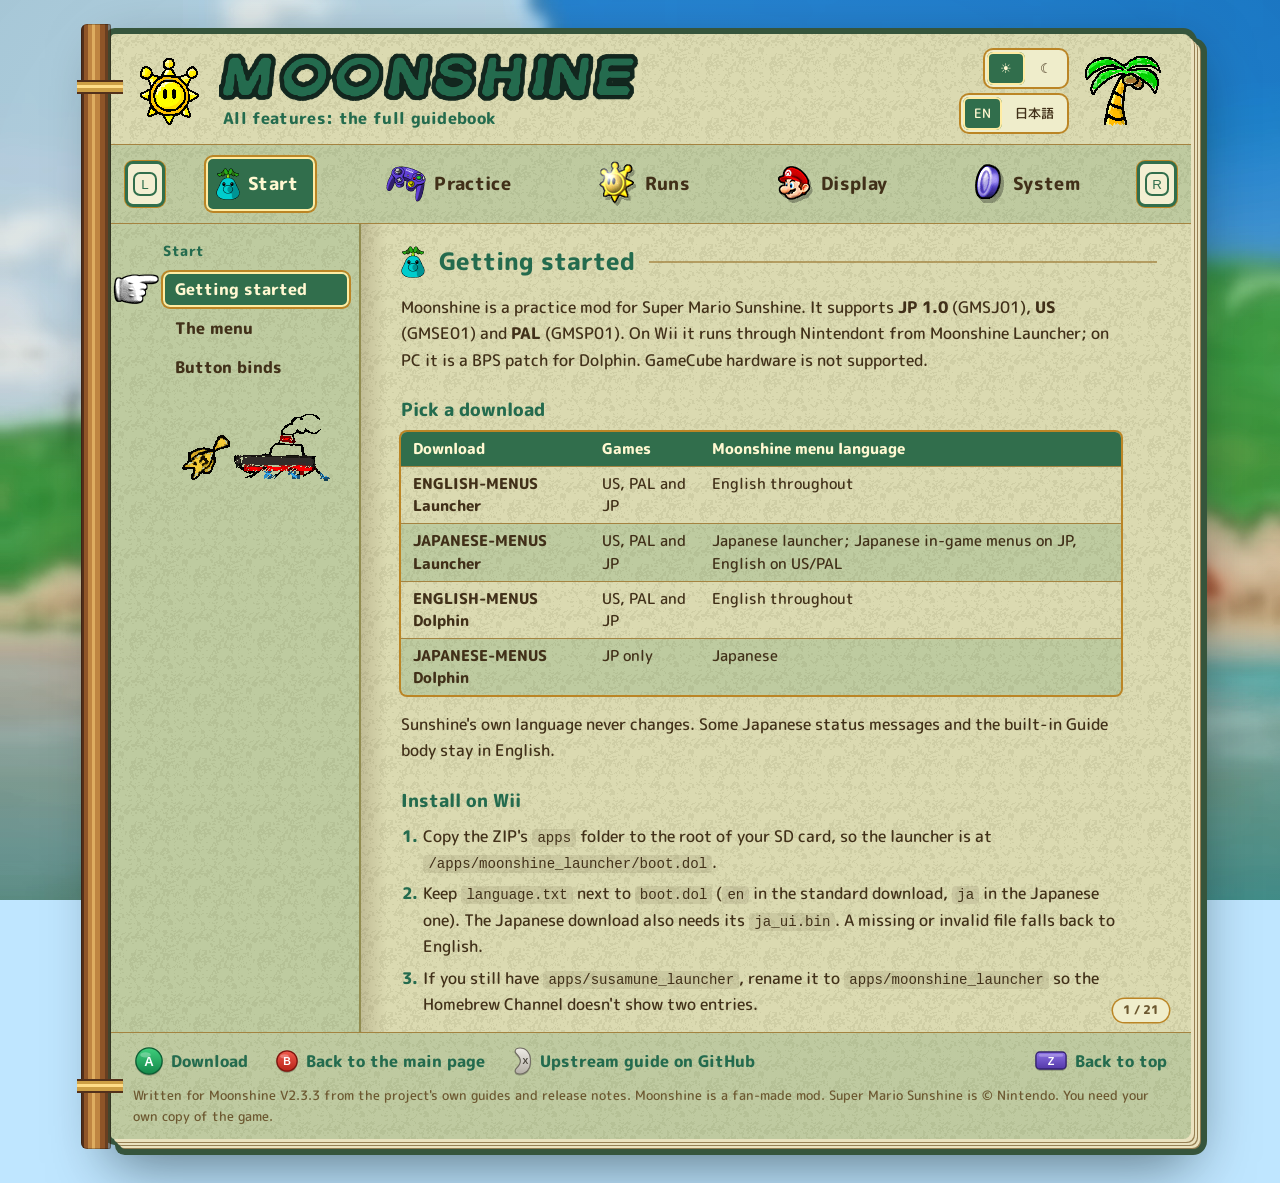
==== commit a86f27d2: "Guidebook: fix wheel/touch scrolling inside pages; GameCube-style button glyphs" ====
--- a/features.html
+++ b/features.html
@@ -92,7 +92,7 @@
 <h3>The launcher</h3>
 <div class="g-tw"><table class="g-table"><thead><tr><th scope="col">Menu item</th><th scope="col">What it does</th></tr></thead><tbody><tr><td><strong>Launch Game</strong></td><td>Boots the selected version with Moonshine.</td></tr><tr><td><strong>Version</strong></td><td>JP, US or PAL. It must match your disc or image.</td></tr><tr><td><strong>Path</strong></td><td>Your ISO/CISO on SD or USB, or <strong>Disc Drive</strong> for a real disc. Each version remembers its own path.</td></tr><tr><td><strong>Settings</strong></td><td>Nintendont options such as progressive scan, the retail PAL language, Auto Boot and Unlock Read Speed (on by default).</td></tr><tr><td><strong>Guide</strong></td><td>A written guide on your TV. Up/Down and A pick a topic, Left/Right turn pages, B goes back. It needs no extra file.</td></tr></tbody></table></div>
 <ul>
-<li>With <strong>Auto Boot</strong> on, hold <kbd>B</kbd> while the launcher starts to get back to its menu.</li>
+<li>With <strong>Auto Boot</strong> on, hold <kbd class="gc gc-b">B</kbd> while the launcher starts to get back to its menu.</li>
 <li><strong>Themes:</strong> put <code>background.png</code> (1024×480, up to 2 MiB) and <code>bgm.mp3</code> (up to 4 MiB) in <code>/Moonshine data/theme</code>. The Japanese download includes an optional flag background; copy it only if you want it.</li>
 <li>Settings and saved data go to the device the launcher was opened from, even when the game image is on another device. Settings and binds are kept separately for JP, US and PAL.</li>
 </ul>
@@ -110,7 +110,7 @@
 <h3>ランチャー</h3>
 <div class="g-tw"><table class="g-table"><thead><tr><th scope="col">メニュー</th><th scope="col">機能</th></tr></thead><tbody><tr><td><strong>Launch Game</strong></td><td>選んだゲーム版をMoonshine付きで起動します。</td></tr><tr><td><strong>Version</strong></td><td>日本版・北米版・欧州版を選びます。ディスクやイメージと一致させてください。</td></tr><tr><td><strong>Path</strong></td><td>SD・USBのISO/CISO、または実ディスク用の <strong>Disc Drive</strong> を選びます。ゲーム版ごとに記憶します。</td></tr><tr><td><strong>Settings</strong></td><td>プログレッシブ表示、欧州版の言語、Auto Boot、Unlock Read Speed（標準でOn）などの Nintendont 設定。</td></tr><tr><td><strong>Guide</strong></td><td>テレビで読める内蔵ガイド。上下とAで項目を選び、左右でページ送り、Bで戻ります。別ファイルは不要です。</td></tr></tbody></table></div>
 <ul>
-<li><strong>Auto Boot</strong> が有効な場合は、起動中に <kbd>B</kbd> を押し続けるとランチャーのメニューへ戻れます。</li>
+<li><strong>Auto Boot</strong> が有効な場合は、起動中に <kbd class="gc gc-b">B</kbd> を押し続けるとランチャーのメニューへ戻れます。</li>
 <li><strong>テーマ：</strong><code>/Moonshine data/theme</code> に <code>background.png</code>（1024×480、2 MiBまで）と <code>bgm.mp3</code>（4 MiBまで）を入れます。日本語版ZIPには任意の国旗背景が入っています。使う場合だけコピーしてください。</li>
 <li>設定と保存データは、ゲームが別のデバイスにあってもランチャーを起動したデバイスに保存されます。設定とボタン割り当ては日本版・北米版・欧州版で独立しています。</li>
 </ul>
@@ -126,13 +126,13 @@
 <article class="g-chapter" id="menu" data-cat="start" aria-labelledby="h-menu">
 <div class="g-face g-front"><div class="g-scroll">
 <h2 id="h-menu" tabindex="-1"><span class="sprite ic-pianta" aria-hidden="true"></span><span class="l-en">The menu</span><span class="l-ja" lang="ja">メニュー</span></h2>
-<div class="l-en g-body"><p>Press <kbd>Y</kbd>+<kbd>Start</kbd> in game to open the Moonshine menu, and again to close it. The combo can be changed in System > Button binds.</p>
-<div class="g-tw"><table class="g-table"><thead><tr><th scope="col">Input</th><th scope="col">Action</th></tr></thead><tbody><tr><td><kbd>L</kbd> / <kbd>R</kbd></td><td>Switch top-level tabs</td></tr><tr><td>C-stick Up / Down</td><td>Move between rows</td></tr><tr><td>C-stick Left / Right</td><td>Adjust a value, change pages, or jump between sections in lists</td></tr><tr><td><kbd>A</kbd></td><td>Select, or cycle a setting's value</td></tr><tr><td><kbd>B</kbd></td><td>Go back</td></tr><tr><td><kbd>X</kbd> on a setting</td><td><strong>Shine</strong> it: add it to or remove it from <strong>Quick</strong></td></tr><tr><td><kbd>X</kbd> on an action</td><td>Rebind that action's shortcut</td></tr><tr><td><kbd>Z</kbd> on an action</td><td>Clear that action's shortcut</td></tr></tbody></table></div>
+<div class="l-en g-body"><p>Press <kbd class="gc gc-y">Y</kbd>+<kbd>Start</kbd> in game to open the Moonshine menu, and again to close it. The combo can be changed in System > Button binds.</p>
+<div class="g-tw"><table class="g-table"><thead><tr><th scope="col">Input</th><th scope="col">Action</th></tr></thead><tbody><tr><td><kbd class="gc gc-l">L</kbd> / <kbd class="gc gc-r">R</kbd></td><td>Switch top-level tabs</td></tr><tr><td>C-stick Up / Down</td><td>Move between rows</td></tr><tr><td>C-stick Left / Right</td><td>Adjust a value, change pages, or jump between sections in lists</td></tr><tr><td><kbd class="gc gc-a">A</kbd></td><td>Select, or cycle a setting's value</td></tr><tr><td><kbd class="gc gc-b">B</kbd></td><td>Go back</td></tr><tr><td><kbd class="gc gc-x">X</kbd> on a setting</td><td><strong>Shine</strong> it: add it to or remove it from <strong>Quick</strong></td></tr><tr><td><kbd class="gc gc-x">X</kbd> on an action</td><td>Rebind that action's shortcut</td></tr><tr><td><kbd class="gc gc-z">Z</kbd> on an action</td><td>Clear that action's shortcut</td></tr></tbody></table></div>
 <h3>Menu map</h3>
 <div class="g-tw"><table class="g-table"><thead><tr><th scope="col">Tab</th><th scope="col">What's inside</th></tr></thead><tbody><tr><td><strong>Quick</strong></td><td>Every setting you have Shined. Newer named settings can be Shined too, including free camera Movement speed, Reverse sideways, Look sensitivity and Hide all HUD.</td></tr><tr><td><strong>Practice</strong></td><td>TAS projects, Free camera, Savestates, Practice tools, RNG controls, Gameplay and QoL</td></tr><tr><td><strong>Runs</strong></td><td>ILs, Stageloader, Streaking, PB Safety, Timer and splits</td></tr><tr><td><strong>Records</strong></td><td>Achievements and practice statistics</td></tr><tr><td><strong>Ghosts</strong></td><td>Record, save, race, watch, import and export ghosts</td></tr><tr><td><strong>Display</strong></td><td>Layout editor, Layout profiles, HUD and displays, Timer and splits, Appearance</td></tr><tr><td><strong>System</strong></td><td>Button binds and the short in-game Moonshine guide</td></tr></tbody></table></div>
 <p>With the Japanese download, the in-game menus are in Japanese when you play JP Sunshine. US and PAL stay in English.</p></div>
-<div class="l-ja g-body" lang="ja"><p>ゲーム中に <kbd>Y</kbd>+<kbd>Start</kbd> でMoonshineメニューを開き、もう一度押すと閉じます。このコンボは System > Button binds で変更できます。</p>
-<div class="g-tw"><table class="g-table"><thead><tr><th scope="col">操作</th><th scope="col">機能</th></tr></thead><tbody><tr><td><kbd>L</kbd> / <kbd>R</kbd></td><td>上位タブの切り替え</td></tr><tr><td>Cスティック上下</td><td>項目の移動</td></tr><tr><td>Cスティック左右</td><td>値の変更、ページ送り、一覧の区切りへの移動</td></tr><tr><td><kbd>A</kbd></td><td>選択、または設定値の切り替え</td></tr><tr><td><kbd>B</kbd></td><td>戻る</td></tr><tr><td>設定の上で <kbd>X</kbd></td><td><strong>Shine</strong>：<strong>Quick</strong> に登録・解除</td></tr><tr><td>操作の上で <kbd>X</kbd></td><td>ショートカットを割り当て直す</td></tr><tr><td>操作の上で <kbd>Z</kbd></td><td>ショートカットを解除</td></tr></tbody></table></div>
+<div class="l-ja g-body" lang="ja"><p>ゲーム中に <kbd class="gc gc-y">Y</kbd>+<kbd>Start</kbd> でMoonshineメニューを開き、もう一度押すと閉じます。このコンボは System > Button binds で変更できます。</p>
+<div class="g-tw"><table class="g-table"><thead><tr><th scope="col">操作</th><th scope="col">機能</th></tr></thead><tbody><tr><td><kbd class="gc gc-l">L</kbd> / <kbd class="gc gc-r">R</kbd></td><td>上位タブの切り替え</td></tr><tr><td>Cスティック上下</td><td>項目の移動</td></tr><tr><td>Cスティック左右</td><td>値の変更、ページ送り、一覧の区切りへの移動</td></tr><tr><td><kbd class="gc gc-a">A</kbd></td><td>選択、または設定値の切り替え</td></tr><tr><td><kbd class="gc gc-b">B</kbd></td><td>戻る</td></tr><tr><td>設定の上で <kbd class="gc gc-x">X</kbd></td><td><strong>Shine</strong>：<strong>Quick</strong> に登録・解除</td></tr><tr><td>操作の上で <kbd class="gc gc-x">X</kbd></td><td>ショートカットを割り当て直す</td></tr><tr><td>操作の上で <kbd class="gc gc-z">Z</kbd></td><td>ショートカットを解除</td></tr></tbody></table></div>
 <h3>メニュー構成</h3>
 <div class="g-tw"><table class="g-table"><thead><tr><th scope="col">タブ</th><th scope="col">内容</th></tr></thead><tbody><tr><td><strong>Quick</strong></td><td>Shineで登録したお気に入り。フリーカメラの移動速度・左右反転・視点感度・HUD非表示など、新しい名前付き設定も登録できます。</td></tr><tr><td><strong>Practice（練習）</strong></td><td>TAS projects、Free camera、Savestates、Practice tools、RNG controls、Gameplay and QoL</td></tr><tr><td><strong>Runs（走行）</strong></td><td>ILs、Stageloader、Streaking、PB Safety、Timer and splits</td></tr><tr><td><strong>Records（記録）</strong></td><td>実績と練習の統計</td></tr><tr><td><strong>Ghosts（ゴースト）</strong></td><td>ゴーストの録画、保存、競走、観察、インポート、書き出し</td></tr><tr><td><strong>Display（表示）</strong></td><td>Layout editor、Layout profiles、HUD and displays、Timer and splits、Appearance</td></tr><tr><td><strong>System（システム）</strong></td><td>ボタン割り当てと簡易ガイド</td></tr></tbody></table></div>
 <p>日本語版では、日本版サンシャインを遊ぶときにゲーム内メニューが日本語になります。北米版・欧州版では英語のままです。</p></div>
@@ -149,30 +149,30 @@
 <h2 id="h-binds" tabindex="-1"><span class="sprite ic-pianta" aria-hidden="true"></span><span class="l-en">Button binds</span><span class="l-ja" lang="ja">ボタン割り当て</span></h2>
 <div class="l-en g-body"><p>A bind is a combo of up to four buttons. It has to match exactly: holding extra buttons stops it from firing. In V2.3.3 the savestate Save and Load shortcuts are the exception: they also work while you hold other gameplay buttons (A+B during frame advance, for example) and don't repeat while held. Binds work even while the game has disabled your controller, such as during dialogue.</p>
 <h3>Defaults</h3>
-<div class="g-tw"><table class="g-table"><thead><tr><th scope="col">Default</th><th scope="col">Action</th><th scope="col">Notes</th></tr></thead><tbody><tr><td><kbd>Y</kbd>+<kbd>Start</kbd></td><td>Open / close the menu</td><td>Also works during ghost Watch.</td></tr><tr><td><kbd>D-Left</kbd></td><td>Savestate: save</td><td>Saves into the Save to slot.</td></tr><tr><td><kbd>D-Right</kbd></td><td>Savestate: load</td><td>Loads the Load from slot or SD file. Hold to stay frozen after the load.</td></tr><tr><td><kbd>D-Down</kbd></td><td>Practice: pause / resume</td><td>Also cancels a buffered (Armed) pause.</td></tr><tr><td><kbd>D-Up</kbd></td><td>Practice: advance one frame</td><td>The first press pauses live gameplay.</td></tr><tr><td><kbd>Z</kbd></td><td>Open warp wheel</td><td>Moonshine's level select.</td></tr><tr><td><kbd>B</kbd>+<kbd>D-Up</kbd></td><td>Instant restart</td><td>Comes back out of the same entrance.</td></tr><tr><td><kbd>Z</kbd>+<kbd>B</kbd>+<kbd>D-Up</kbd></td><td>Full restart</td><td>From the area's default spawn.</td></tr><tr><td><kbd>Y</kbd>+<kbd>B</kbd>+<kbd>D-Up</kbd></td><td>Warp to last selected</td><td>Repeats your last warp destination.</td></tr><tr><td><kbd>X</kbd>+<kbd>D-Up</kbd></td><td>Regrab last held object</td><td>Puts the last held object back in Mario's hands.</td></tr><tr><td><kbd>Y</kbd>+<kbd>D-Up</kbd> / <kbd>Y</kbd>+<kbd>D-Left</kbd> / <kbd>Y</kbd>+<kbd>D-Right</kbd> / <kbd>Y</kbd>+<kbd>D-Down</kbd></td><td>Spawn Yoshi</td><td>Green / orange / purple / pink</td></tr><tr><td><kbd>B</kbd>+<kbd>D-Left</kbd> / <kbd>B</kbd>+<kbd>D-Right</kbd></td><td>Fast forward 4× / 8×</td><td>Only while held.</td></tr><tr><td><kbd>R</kbd>+<kbd>X</kbd>+<kbd>D-Left</kbd> / <kbd>R</kbd>+<kbd>X</kbd>+<kbd>D-Right</kbd></td><td>Attempt -1 / +1</td><td>Needs Attempt counter On.</td></tr><tr><td><kbd>R</kbd>+<kbd>X</kbd>+<kbd>D-Down</kbd> / <kbd>R</kbd>+<kbd>X</kbd>+<kbd>D-Up</kbd></td><td>Success -1 / +1</td><td>Needs Attempt counter On.</td></tr><tr><td><kbd>D-Left</kbd> / <kbd>D-Right</kbd></td><td>Show attempt counter / Add attempt</td><td>Only with In-stage counter controls On, since they share the savestate buttons.</td></tr></tbody></table></div>
+<div class="g-tw"><table class="g-table"><thead><tr><th scope="col">Default</th><th scope="col">Action</th><th scope="col">Notes</th></tr></thead><tbody><tr><td><kbd class="gc gc-y">Y</kbd>+<kbd>Start</kbd></td><td>Open / close the menu</td><td>Also works during ghost Watch.</td></tr><tr><td><kbd>D-Left</kbd></td><td>Savestate: save</td><td>Saves into the Save to slot.</td></tr><tr><td><kbd>D-Right</kbd></td><td>Savestate: load</td><td>Loads the Load from slot or SD file. Hold to stay frozen after the load.</td></tr><tr><td><kbd>D-Down</kbd></td><td>Practice: pause / resume</td><td>Also cancels a buffered (Armed) pause.</td></tr><tr><td><kbd>D-Up</kbd></td><td>Practice: advance one frame</td><td>The first press pauses live gameplay.</td></tr><tr><td><kbd class="gc gc-z">Z</kbd></td><td>Open warp wheel</td><td>Moonshine's level select.</td></tr><tr><td><kbd class="gc gc-b">B</kbd>+<kbd>D-Up</kbd></td><td>Instant restart</td><td>Comes back out of the same entrance.</td></tr><tr><td><kbd class="gc gc-z">Z</kbd>+<kbd class="gc gc-b">B</kbd>+<kbd>D-Up</kbd></td><td>Full restart</td><td>From the area's default spawn.</td></tr><tr><td><kbd class="gc gc-y">Y</kbd>+<kbd class="gc gc-b">B</kbd>+<kbd>D-Up</kbd></td><td>Warp to last selected</td><td>Repeats your last warp destination.</td></tr><tr><td><kbd class="gc gc-x">X</kbd>+<kbd>D-Up</kbd></td><td>Regrab last held object</td><td>Puts the last held object back in Mario's hands.</td></tr><tr><td><kbd class="gc gc-y">Y</kbd>+<kbd>D-Up</kbd> / <kbd class="gc gc-y">Y</kbd>+<kbd>D-Left</kbd> / <kbd class="gc gc-y">Y</kbd>+<kbd>D-Right</kbd> / <kbd class="gc gc-y">Y</kbd>+<kbd>D-Down</kbd></td><td>Spawn Yoshi</td><td>Green / orange / purple / pink</td></tr><tr><td><kbd class="gc gc-b">B</kbd>+<kbd>D-Left</kbd> / <kbd class="gc gc-b">B</kbd>+<kbd>D-Right</kbd></td><td>Fast forward 4× / 8×</td><td>Only while held.</td></tr><tr><td><kbd class="gc gc-r">R</kbd>+<kbd class="gc gc-x">X</kbd>+<kbd>D-Left</kbd> / <kbd class="gc gc-r">R</kbd>+<kbd class="gc gc-x">X</kbd>+<kbd>D-Right</kbd></td><td>Attempt -1 / +1</td><td>Needs Attempt counter On.</td></tr><tr><td><kbd class="gc gc-r">R</kbd>+<kbd class="gc gc-x">X</kbd>+<kbd>D-Down</kbd> / <kbd class="gc gc-r">R</kbd>+<kbd class="gc gc-x">X</kbd>+<kbd>D-Up</kbd></td><td>Success -1 / +1</td><td>Needs Attempt counter On.</td></tr><tr><td><kbd>D-Left</kbd> / <kbd>D-Right</kbd></td><td>Show attempt counter / Add attempt</td><td>Only with In-stage counter controls On, since they share the savestate buttons.</td></tr></tbody></table></div>
 <h3>Unassigned by default</h3>
 <p>Toggle input display; Position: save / load (a lite state that only restores Mario's position, and marks the attempt TAS); Free camera: toggle; Inputs: record from savestate, replay recording, and Practice: stop; Savestate: cycle save slot, cycle load slot and the older cycle both slots; and the seven TAS shortcuts (go to Beginning, save / go to Checkpoint 1 and 2, continue, replay). "Spin inputs" still appear in the list but do nothing: you do spins with the stick yourself.</p>
 <h3>Changing a bind</h3>
 <ol>
 <li>Open <strong>System > Button binds</strong>. C-stick Left/Right jumps between sections.</li>
-<li>Highlight an action and press <kbd>A</kbd> to record a combo.</li>
+<li>Highlight an action and press <kbd class="gc gc-a">A</kbd> to record a combo.</li>
 <li>Hold the buttons you want, then release one to set it. Pressing a fourth button also sets it. Press the C-stick to cancel.</li>
-<li>Press <kbd>X</kbd> on a bind to clear it.</li>
+<li>Press <kbd class="gc gc-x">X</kbd> on a bind to clear it.</li>
 </ol>
-<p>Pause, step, free camera and TAS actions can also be rebound on their own pages with <kbd>X</kbd>, and cleared with <kbd>Z</kbd>. The sticks can't be part of a bind. Binds are stored per region in <code>moonshine.ini</code> and can be edited by hand, for example <code>savestate_save = DLeft</code>.</p></div>
+<p>Pause, step, free camera and TAS actions can also be rebound on their own pages with <kbd class="gc gc-x">X</kbd>, and cleared with <kbd class="gc gc-z">Z</kbd>. The sticks can't be part of a bind. Binds are stored per region in <code>moonshine.ini</code> and can be edited by hand, for example <code>savestate_save = DLeft</code>.</p></div>
 <div class="l-ja g-body" lang="ja"><p>ショートカットは最大4ボタンのコンボで、完全一致が必要です。余分なボタンを押していると発動しません。V2.3.3からは、ステートの保存・読込だけは他のゲーム用ボタン（コマ送り中のA+Bなど）を押しながらでも使え、押し続けても繰り返しません。会話中などゲームが操作を受け付けない間でも使えます。</p>
 <h3>標準の割り当て</h3>
-<div class="g-tw"><table class="g-table"><thead><tr><th scope="col">標準</th><th scope="col">機能</th><th scope="col">備考</th></tr></thead><tbody><tr><td><kbd>Y</kbd>+<kbd>Start</kbd></td><td>メニューを開く・閉じる</td><td>ゴーストのWatch中も使えます。</td></tr><tr><td><kbd>十字キー左</kbd></td><td>ステート保存</td><td>Save to（保存先）のスロットに保存します。</td></tr><tr><td><kbd>十字キー右</kbd></td><td>ステート読込</td><td>Load from（読込元）のスロットまたはSDファイルを読み込みます。押し続けると読込後も停止します。</td></tr><tr><td><kbd>十字キー下</kbd></td><td>練習用一時停止・再開</td><td>停止予約（Armed）の取り消しも兼ねます。</td></tr><tr><td><kbd>十字キー上</kbd></td><td>1コマ進める</td><td>最初の入力で一時停止します。</td></tr><tr><td><kbd>Z</kbd></td><td>ワープホイールを開く</td><td>Moonshineのレベルセレクトです。</td></tr><tr><td><kbd>B</kbd>+<kbd>十字キー上</kbd></td><td>インスタントリスタート</td><td>入ってきた入口から再開します。</td></tr><tr><td><kbd>Z</kbd>+<kbd>B</kbd>+<kbd>十字キー上</kbd></td><td>フルリスタート</td><td>エリアの標準の開始地点から再開します。</td></tr><tr><td><kbd>Y</kbd>+<kbd>B</kbd>+<kbd>十字キー上</kbd></td><td>最後のワープ先へ</td><td>前回のワープ先を繰り返します。</td></tr><tr><td><kbd>X</kbd>+<kbd>十字キー上</kbd></td><td>最後に持った物を持ち直す</td><td>最後に持っていた物をマリオの手に戻します。</td></tr><tr><td><kbd>Y</kbd>+<kbd>十字キー上</kbd> / <kbd>Y</kbd>+<kbd>十字キー左</kbd> / <kbd>Y</kbd>+<kbd>十字キー右</kbd> / <kbd>Y</kbd>+<kbd>十字キー下</kbd></td><td>ヨッシーを出す</td><td>緑 / オレンジ / 紫 / ピンク</td></tr><tr><td><kbd>B</kbd>+<kbd>十字キー左</kbd> / <kbd>B</kbd>+<kbd>十字キー右</kbd></td><td>4倍速 / 8倍速</td><td>押している間だけ。</td></tr><tr><td><kbd>R</kbd>+<kbd>X</kbd>+<kbd>十字キー左</kbd> / <kbd>R</kbd>+<kbd>X</kbd>+<kbd>十字キー右</kbd></td><td>試行回数 -1 / +1</td><td>Attempt counter がOnのとき。</td></tr><tr><td><kbd>R</kbd>+<kbd>X</kbd>+<kbd>十字キー下</kbd> / <kbd>R</kbd>+<kbd>X</kbd>+<kbd>十字キー上</kbd></td><td>成功回数 -1 / +1</td><td>Attempt counter がOnのとき。</td></tr><tr><td><kbd>十字キー左</kbd> / <kbd>十字キー右</kbd></td><td>カウンター表示 / 試行を追加</td><td>ステートのボタンと共通のため、In-stage counter controls がOnのときだけ。</td></tr></tbody></table></div>
+<div class="g-tw"><table class="g-table"><thead><tr><th scope="col">標準</th><th scope="col">機能</th><th scope="col">備考</th></tr></thead><tbody><tr><td><kbd class="gc gc-y">Y</kbd>+<kbd>Start</kbd></td><td>メニューを開く・閉じる</td><td>ゴーストのWatch中も使えます。</td></tr><tr><td><kbd>十字キー左</kbd></td><td>ステート保存</td><td>Save to（保存先）のスロットに保存します。</td></tr><tr><td><kbd>十字キー右</kbd></td><td>ステート読込</td><td>Load from（読込元）のスロットまたはSDファイルを読み込みます。押し続けると読込後も停止します。</td></tr><tr><td><kbd>十字キー下</kbd></td><td>練習用一時停止・再開</td><td>停止予約（Armed）の取り消しも兼ねます。</td></tr><tr><td><kbd>十字キー上</kbd></td><td>1コマ進める</td><td>最初の入力で一時停止します。</td></tr><tr><td><kbd class="gc gc-z">Z</kbd></td><td>ワープホイールを開く</td><td>Moonshineのレベルセレクトです。</td></tr><tr><td><kbd class="gc gc-b">B</kbd>+<kbd>十字キー上</kbd></td><td>インスタントリスタート</td><td>入ってきた入口から再開します。</td></tr><tr><td><kbd class="gc gc-z">Z</kbd>+<kbd class="gc gc-b">B</kbd>+<kbd>十字キー上</kbd></td><td>フルリスタート</td><td>エリアの標準の開始地点から再開します。</td></tr><tr><td><kbd class="gc gc-y">Y</kbd>+<kbd class="gc gc-b">B</kbd>+<kbd>十字キー上</kbd></td><td>最後のワープ先へ</td><td>前回のワープ先を繰り返します。</td></tr><tr><td><kbd class="gc gc-x">X</kbd>+<kbd>十字キー上</kbd></td><td>最後に持った物を持ち直す</td><td>最後に持っていた物をマリオの手に戻します。</td></tr><tr><td><kbd class="gc gc-y">Y</kbd>+<kbd>十字キー上</kbd> / <kbd class="gc gc-y">Y</kbd>+<kbd>十字キー左</kbd> / <kbd class="gc gc-y">Y</kbd>+<kbd>十字キー右</kbd> / <kbd class="gc gc-y">Y</kbd>+<kbd>十字キー下</kbd></td><td>ヨッシーを出す</td><td>緑 / オレンジ / 紫 / ピンク</td></tr><tr><td><kbd class="gc gc-b">B</kbd>+<kbd>十字キー左</kbd> / <kbd class="gc gc-b">B</kbd>+<kbd>十字キー右</kbd></td><td>4倍速 / 8倍速</td><td>押している間だけ。</td></tr><tr><td><kbd class="gc gc-r">R</kbd>+<kbd class="gc gc-x">X</kbd>+<kbd>十字キー左</kbd> / <kbd class="gc gc-r">R</kbd>+<kbd class="gc gc-x">X</kbd>+<kbd>十字キー右</kbd></td><td>試行回数 -1 / +1</td><td>Attempt counter がOnのとき。</td></tr><tr><td><kbd class="gc gc-r">R</kbd>+<kbd class="gc gc-x">X</kbd>+<kbd>十字キー下</kbd> / <kbd class="gc gc-r">R</kbd>+<kbd class="gc gc-x">X</kbd>+<kbd>十字キー上</kbd></td><td>成功回数 -1 / +1</td><td>Attempt counter がOnのとき。</td></tr><tr><td><kbd>十字キー左</kbd> / <kbd>十字キー右</kbd></td><td>カウンター表示 / 試行を追加</td><td>ステートのボタンと共通のため、In-stage counter controls がOnのときだけ。</td></tr></tbody></table></div>
 <h3>標準では未設定</h3>
 <p>入力表示の切り替え、Position: save / load（マリオの位置だけを保存・復元する簡易ステート。使うと試行はTAS扱い）、フリーカメラの切り替え、入力の記録・再生・停止、Savestate: cycle save slot・cycle load slot・従来の cycle both slots、7つのTASショートカット（開始地点へ戻る、中間地点1・2の保存と読込、Continue、Replay）。「Spin inputs」は一覧に残っていますが何もしません。スピンはスティックで自分で入力します。</p>
 <h3>割り当ての変更</h3>
 <ol>
 <li><strong>System > Button binds</strong> を開きます。Cスティック左右で区切りへ移動します。</li>
-<li>操作を選んで <kbd>A</kbd> を押し、コンボの記録を始めます。</li>
+<li>操作を選んで <kbd class="gc gc-a">A</kbd> を押し、コンボの記録を始めます。</li>
 <li>使いたいボタンを押し、どれか一つを離すと確定します。4つ目のボタンを押した場合も確定します。Cスティックで取り消します。</li>
-<li>割り当ての上で <kbd>X</kbd> を押すと解除します。</li>
+<li>割り当ての上で <kbd class="gc gc-x">X</kbd> を押すと解除します。</li>
 </ol>
-<p>一時停止・コマ送り・フリーカメラ・TASの操作は、それぞれのページでも <kbd>X</kbd> で割り当て、<kbd>Z</kbd> で解除できます。スティックはコンボに使えません。割り当てはゲーム版ごとに <code>moonshine.ini</code> に保存され、<code>savestate_save = DLeft</code> のように直接編集することもできます。</p></div>
+<p>一時停止・コマ送り・フリーカメラ・TASの操作は、それぞれのページでも <kbd class="gc gc-x">X</kbd> で割り当て、<kbd class="gc gc-z">Z</kbd> で解除できます。スティックはコンボに使えません。割り当てはゲーム版ごとに <code>moonshine.ini</code> に保存され、<code>savestate_save = DLeft</code> のように直接編集することもできます。</p></div>
 <div class="help g-help">
 <p class="lead"><span class="g-where"><span class="l-en">Where</span><span class="l-ja" lang="ja">場所</span></span><strong class="l-en">System > Button binds</strong><strong class="l-ja" lang="ja">System > Button binds</strong></p>
 <p class="small"><span class="l-en">If a bind won't fire, check that you aren't holding an extra button. Binds need an exact match, except Save and Load, which also accept other held gameplay buttons.</span><span class="l-ja" lang="ja">ショートカットが反応しない場合は、余分なボタンを押していないか確認してください。割り当ては完全一致が必要です。ステートの保存・読込だけは、他のゲーム用ボタンを押しながらでも使えます。</span></p>
@@ -234,11 +234,11 @@
 <div class="l-en g-body"><p>Keep a memory state on SD so it survives a reboot.</p>
 <ol>
 <li>Make a normal memory savestate and choose its slot under <strong>Save to</strong>.</li>
-<li>Open <strong>SD states > Save memory state to SD</strong>. Type a name, confirm with <kbd>Start</kbd>, and wait until saving finishes. <kbd>X</kbd>+<kbd>Start</kbd> cancels naming. The file is a new <code>.mss</code> in <code>/Moonshine data/states</code>.</li>
+<li>Open <strong>SD states > Save memory state to SD</strong>. Type a name, confirm with <kbd>Start</kbd>, and wait until saving finishes. <kbd class="gc gc-x">X</kbd>+<kbd>Start</kbd> cancels naming. The file is a new <code>.mss</code> in <code>/Moonshine data/states</code>.</li>
 <li>Later, with the same mod build, game region and launcher setup, enter the same level and episode. Secret areas also need the same parent episode.</li>
 <li>Open <strong>SD states > Refresh / first page</strong> and highlight your file.</li>
 </ol>
-<div class="g-tw"><table class="g-table"><thead><tr><th scope="col">Button on a file</th><th scope="col">Action</th></tr></thead><tbody><tr><td><kbd>Y</kbd> Load from</td><td>Makes this file the target of your normal Load shortcut. Your three memory slots stay intact.</td></tr><tr><td><kbd>A</kbd> Import</td><td>After confirmation, copies the file into the Save to slot. Load from stays unchanged.</td></tr><tr><td><kbd>Start</kbd> Rename</td><td>Edits the display name. Start finishes; X + Start cancels.</td></tr><tr><td><kbd>X</kbd> Delete</td><td>Deletes the SD file after confirmation. Memory states are unaffected.</td></tr></tbody></table></div>
+<div class="g-tw"><table class="g-table"><thead><tr><th scope="col">Button on a file</th><th scope="col">Action</th></tr></thead><tbody><tr><td><kbd class="gc gc-y">Y</kbd> Load from</td><td>Makes this file the target of your normal Load shortcut. Your three memory slots stay intact.</td></tr><tr><td><kbd class="gc gc-a">A</kbd> Import</td><td>After confirmation, copies the file into the Save to slot. Load from stays unchanged.</td></tr><tr><td><kbd>Start</kbd> Rename</td><td>Edits the display name. Start finishes; X + Start cancels.</td></tr><tr><td><kbd class="gc gc-x">X</kbd> Delete</td><td>Deletes the SD file after confirmation. Memory states are unaffected.</td></tr></tbody></table></div>
 <ul>
 <li>Loading from SD reads the file each time, so it can be slower than a memory load.</li>
 <li>Large files can load even when all three slots are full, as long as one slot holds a working state for the current scene. That state is the recovery point: if a read fails mid-load, the game restores it and tells you which slot it used. With no recovery state and too little temporary space, the load is refused safely.</li>
@@ -248,11 +248,11 @@
 <div class="l-ja g-body" lang="ja"><p>メモリのステートをSDに保存すると、再起動後も使えます。</p>
 <ol>
 <li>通常のステートを保存し、<strong>Save to</strong> でそのメモリスロットを選びます。</li>
-<li><strong>SD states > Save memory state to SD</strong> を選びます。名前を入力して <kbd>Start</kbd> で確定し、保存完了まで待ちます。<kbd>X</kbd>+<kbd>Start</kbd> で名前入力を中止できます。<code>/Moonshine data/states</code> に新しい <code>.mss</code> ファイルを作ります。</li>
+<li><strong>SD states > Save memory state to SD</strong> を選びます。名前を入力して <kbd>Start</kbd> で確定し、保存完了まで待ちます。<kbd class="gc gc-x">X</kbd>+<kbd>Start</kbd> で名前入力を中止できます。<code>/Moonshine data/states</code> に新しい <code>.mss</code> ファイルを作ります。</li>
 <li>再起動後は、同じmodビルド・ゲーム版・ランチャー設定で起動し、同じステージとエピソードへ入ります。秘密コースは、入る前の親エピソードも一致させます。</li>
 <li><strong>SD states > Refresh / first page</strong> で一覧を開き、ファイルを選びます。</li>
 </ol>
-<div class="g-tw"><table class="g-table"><thead><tr><th scope="col">ファイル上のボタン</th><th scope="col">操作</th></tr></thead><tbody><tr><td><kbd>Y</kbd> Load from</td><td>通常のLoadショートカットの読込元にします。3つのメモリスロットはそのまま残ります。</td></tr><tr><td><kbd>A</kbd> Import</td><td>確認後、Save to のメモリスロットにコピーします。Load from は変わりません。</td></tr><tr><td><kbd>Start</kbd> Rename</td><td>表示名を変更します。Startで確定、X + Startで中止します。</td></tr><tr><td><kbd>X</kbd> Delete</td><td>確認後にSDファイルを削除します。メモリ内のステートには影響しません。</td></tr></tbody></table></div>
+<div class="g-tw"><table class="g-table"><thead><tr><th scope="col">ファイル上のボタン</th><th scope="col">操作</th></tr></thead><tbody><tr><td><kbd class="gc gc-y">Y</kbd> Load from</td><td>通常のLoadショートカットの読込元にします。3つのメモリスロットはそのまま残ります。</td></tr><tr><td><kbd class="gc gc-a">A</kbd> Import</td><td>確認後、Save to のメモリスロットにコピーします。Load from は変わりません。</td></tr><tr><td><kbd>Start</kbd> Rename</td><td>表示名を変更します。Startで確定、X + Startで中止します。</td></tr><tr><td><kbd class="gc gc-x">X</kbd> Delete</td><td>確認後にSDファイルを削除します。メモリ内のステートには影響しません。</td></tr></tbody></table></div>
 <ul>
 <li>SDを読込元にすると、その都度ファイルを読むため、メモリからの読込より時間がかかる場合があります。</li>
 <li>3スロットが満杯でも、現在の場面に合う正常なステートが1つあれば大きなファイルを読み込めます。そのステートが復旧用になり、途中で読み込みに失敗した場合は復旧用ステートを読み込んで、使用したスロットを表示します。復旧用ステートがなく一時領域も足りない場合は、安全に読み込みを拒否します。</li>
@@ -270,7 +270,7 @@
 <article class="g-chapter" id="frame-advance" data-cat="practice" aria-labelledby="h-frame-advance">
 <div class="g-face g-front"><div class="g-scroll">
 <h2 id="h-frame-advance" tabindex="-1"><span class="sprite ic-pad" aria-hidden="true"></span><span class="l-en">Pause and frame advance</span><span class="l-ja" lang="ja">一時停止とコマ送り</span></h2>
-<div class="l-en g-body"><p>Select <strong>Pause / Resume</strong> or <strong>Advance one frame</strong> in Practice > TAS projects to see or change its shortcut (<kbd>X</kbd> changes it, <kbd>Z</kbd> clears it). You don't need to start a TAS to use them.</p>
+<div class="l-en g-body"><p>Select <strong>Pause / Resume</strong> or <strong>Advance one frame</strong> in Practice > TAS projects to see or change its shortcut (<kbd class="gc gc-x">X</kbd> changes it, <kbd class="gc gc-z">Z</kbd> clears it). You don't need to start a TAS to use them.</p>
 <div class="g-tw"><table class="g-table"><thead><tr><th scope="col">Default</th><th scope="col">Action</th></tr></thead><tbody><tr><td><kbd>D-Down</kbd></td><td>Toggle practice pause; cancel a buffered pause</td></tr><tr><td><kbd>D-Up</kbd></td><td>Pause live gameplay, then advance one frame with each further press</td></tr></tbody></table></div>
 <ul>
 <li>Practice pause stops gameplay <strong>and the QFT</strong>. Each Step advances one normal game frame and the QFT moves with it. Music and the game's background clocks keep running.</li>
@@ -282,7 +282,7 @@
 <li>During a practice hold or Step, the Sunshine timer and the compact QFT show the same frame, even after a state load. They use different precision: <code>11.845</code> on the QFT can show as <code>11.85</code> on the Sunshine timer.</li>
 <li>Intros and movies run in real time; a press during one stops when Mario becomes controllable.</li>
 </ul></div>
-<div class="l-ja g-body" lang="ja"><p>Practice > TAS projects で <strong>Pause / Resume（一時停止 / 再開）</strong> または <strong>Advance one frame（1コマ進める）</strong> を選ぶと、現在のショートカットを確認・変更できます（<kbd>X</kbd> で変更、<kbd>Z</kbd> で解除）。一時停止・コマ送りを使うだけなら、New TAS を始める必要はありません。</p>
+<div class="l-ja g-body" lang="ja"><p>Practice > TAS projects で <strong>Pause / Resume（一時停止 / 再開）</strong> または <strong>Advance one frame（1コマ進める）</strong> を選ぶと、現在のショートカットを確認・変更できます（<kbd class="gc gc-x">X</kbd> で変更、<kbd class="gc gc-z">Z</kbd> で解除）。一時停止・コマ送りを使うだけなら、New TAS を始める必要はありません。</p>
 <div class="g-tw"><table class="g-table"><thead><tr><th scope="col">標準操作</th><th scope="col">機能</th></tr></thead><tbody><tr><td><kbd>十字キー下</kbd></td><td>練習用一時停止・再開、停止予約の取り消し</td></tr><tr><td><kbd>十字キー上</kbd></td><td>まず一時停止し、次の入力から一回ずつコマ送り</td></tr></tbody></table></div>
 <ul>
 <li>練習用一時停止では、ゲームプレイと <strong>QFT</strong> が止まります。Step一回で通常のゲーム一コマ分が進み、QFTもその分だけ進みます。音楽やゲーム内部の時計は動き続けます。</li>
@@ -306,7 +306,7 @@
 <div class="g-face g-front"><div class="g-scroll">
 <h2 id="h-free-camera" tabindex="-1"><span class="sprite ic-pad" aria-hidden="true"></span><span class="l-en">Free camera</span><span class="l-ja" lang="ja">フリーカメラ</span></h2>
 <div class="l-en g-body"><p>Turn it On and gameplay pauses automatically. The camera toggle shortcut is unassigned by default.</p>
-<div class="g-tw"><table class="g-table"><thead><tr><th scope="col">Input</th><th scope="col">Camera action</th></tr></thead><tbody><tr><td>Main stick</td><td>Move</td></tr><tr><td>C-stick</td><td>Look</td></tr><tr><td><kbd>L</kbd> / <kbd>R</kbd> (analog)</td><td>Descend / ascend</td></tr><tr><td>Hold <kbd>X</kbd></td><td>Temporary speed boost</td></tr></tbody></table></div>
+<div class="g-tw"><table class="g-table"><thead><tr><th scope="col">Input</th><th scope="col">Camera action</th></tr></thead><tbody><tr><td>Main stick</td><td>Move</td></tr><tr><td>C-stick</td><td>Look</td></tr><tr><td><kbd class="gc gc-l">L</kbd> / <kbd class="gc gc-r">R</kbd> (analog)</td><td>Descend / ascend</td></tr><tr><td>Hold <kbd class="gc gc-x">X</kbd></td><td>Temporary speed boost</td></tr></tbody></table></div>
 <div class="g-tw"><table class="g-table"><thead><tr><th scope="col">Option</th><th scope="col">What it does</th></tr></thead><tbody><tr><td><strong>Movement speed</strong></td><td>0.25×, 0.5×, 1×, 2× or 4×. Default 1×.</td></tr><tr><td><strong>Look sensitivity</strong></td><td>C-stick turning speed, 0.25× to 4×.</td></tr><tr><td><strong>Camera smoothing</strong></td><td>Off (default), or 0.1 to 1.5 seconds of easing in 0.1 second steps.</td></tr><tr><td><strong>Reverse sideways</strong></td><td>Flips main stick left/right movement only. Default Off.</td></tr><tr><td><strong>Hide all HUD</strong></td><td>Hides game and Moonshine overlays while the camera is On. You can still open the menu.</td></tr><tr><td><strong>Resume / Pause gameplay</strong></td><td>Run the game at normal speed while the camera stays free, or stop it again.</td></tr><tr><td><strong>Recenter</strong></td><td>Returns to the retail camera's view.</td></tr></tbody></table></div>
 <ul>
 <li>Both sticks follow every direction, gentle near the centre and full speed at the edge.</li>
@@ -314,7 +314,7 @@
 <li>The camera is temporary drawing state. It is restored before gameplay and savestate operations, and closes on a scene transition. Turning it Off restores the retail view and leaves gameplay paused or running as you had it.</li>
 </ul></div>
 <div class="l-ja g-body" lang="ja"><p>Onにすると、通常のゲームプレイを自動で一時停止します。切り替え用ショートカットは標準では未設定です。</p>
-<div class="g-tw"><table class="g-table"><thead><tr><th scope="col">操作</th><th scope="col">カメラ</th></tr></thead><tbody><tr><td>メインスティック</td><td>移動</td></tr><tr><td>Cスティック</td><td>視点</td></tr><tr><td><kbd>L</kbd> / <kbd>R</kbd>（アナログ）</td><td>下降・上昇</td></tr><tr><td><kbd>X</kbd> を押す</td><td>一時的に加速</td></tr></tbody></table></div>
+<div class="g-tw"><table class="g-table"><thead><tr><th scope="col">操作</th><th scope="col">カメラ</th></tr></thead><tbody><tr><td>メインスティック</td><td>移動</td></tr><tr><td>Cスティック</td><td>視点</td></tr><tr><td><kbd class="gc gc-l">L</kbd> / <kbd class="gc gc-r">R</kbd>（アナログ）</td><td>下降・上昇</td></tr><tr><td><kbd class="gc gc-x">X</kbd> を押す</td><td>一時的に加速</td></tr></tbody></table></div>
 <div class="g-tw"><table class="g-table"><thead><tr><th scope="col">設定</th><th scope="col">機能</th></tr></thead><tbody><tr><td><strong>Movement speed</strong></td><td>0.25倍、0.5倍、1倍、2倍、4倍。標準は1倍。</td></tr><tr><td><strong>Look sensitivity</strong></td><td>Cスティックによる視点の回転速度。0.25～4倍。</td></tr><tr><td><strong>Camera smoothing</strong></td><td>Off（標準）、または0.1～1.5秒を0.1秒刻みで補間。</td></tr><tr><td><strong>Reverse sideways</strong></td><td>メインスティックの左右移動だけを反転します。標準はOff。</td></tr><tr><td><strong>Hide all HUD</strong></td><td>カメラがOnの間、ゲームとMoonshineの表示を隠します。メニューは開けます。</td></tr><tr><td><strong>Resume / Pause gameplay</strong></td><td>カメラを自由にしたままゲームを通常速度で動かす、または再び止めます。</td></tr><tr><td><strong>Recenter</strong></td><td>ゲーム本来の視点へ戻します。</td></tr></tbody></table></div>
 <ul>
 <li>両スティックとも全方向に対応し、中心付近はゆっくり、外側は速く動きます。</li>
@@ -384,8 +384,8 @@
 <div class="g-face g-front"><div class="g-scroll">
 <h2 id="h-warps" tabindex="-1"><span class="sprite ic-pad" aria-hidden="true"></span><span class="l-en">Warps and restarts</span><span class="l-ja" lang="ja">ワープとリスタート</span></h2>
 <div class="l-en g-body"><h3>The warp wheel</h3>
-<p>Press <kbd>Z</kbd> to open Moonshine's level select. The stage freezes while it is open.</p>
-<div class="g-tw"><table class="g-table"><thead><tr><th scope="col">Input</th><th scope="col">Action</th></tr></thead><tbody><tr><td>Main stick</td><td>Point at a slice: 8 directions clockwise from Up, plus the centre</td></tr><tr><td><kbd>A</kbd></td><td>Choose a world, then a destination</td></tr><tr><td><kbd>X</kbd></td><td>Switch between episodes and subareas</td></tr><tr><td><kbd>B</kbd></td><td>Go back, or close the wheel</td></tr></tbody></table></div>
+<p>Press <kbd class="gc gc-z">Z</kbd> to open Moonshine's level select. The stage freezes while it is open.</p>
+<div class="g-tw"><table class="g-table"><thead><tr><th scope="col">Input</th><th scope="col">Action</th></tr></thead><tbody><tr><td>Main stick</td><td>Point at a slice: 8 directions clockwise from Up, plus the centre</td></tr><tr><td><kbd class="gc gc-a">A</kbd></td><td>Choose a world, then a destination</td></tr><tr><td><kbd class="gc gc-x">X</kbd></td><td>Switch between episodes and subareas</td></tr><tr><td><kbd class="gc gc-b">B</kbd></td><td>Go back, or close the wheel</td></tr></tbody></table></div>
 <p><strong>Root wheel</strong>, clockwise from Up: Bianco, Ricco, Gelato, Pinna, Sirena, Pianta, Noki, Hotel (Up-Left), with <strong>Delfino</strong> in the centre.</p>
 <ul>
 <li>Each world's main wheel shows episodes 1 to 8. Press X for its subareas, such as Windmill, Blooper Race, Sand Bird, Balloons, King Boo, the Bottle, the Eel and Red Fish.</li>
@@ -394,14 +394,14 @@
 </ul>
 <p><strong>Examples.</strong> Pianta Village Episode 4: Z, point Down-Left and A, point Down-Right and A. Pachinko: Z, A with the stick centred (Delfino), X, point Up-Right and A.</p>
 <h3>Classic Instant Level Select chart</h3>
-<p>If you learned the Gecko Instant Level Select, its chart still works. Hold <kbd>B</kbd>+<kbd>D-Up</kbd>, point the <strong>C-stick</strong>, and add modifier buttons.</p>
+<p>If you learned the Gecko Instant Level Select, its chart still works. Hold <kbd class="gc gc-b">B</kbd>+<kbd>D-Up</kbd>, point the <strong>C-stick</strong>, and add modifier buttons.</p>
 <div class="g-two">
 <div class="g-tw"><table class="g-table"><thead><tr><th scope="col">C-stick</th><th scope="col">World</th></tr></thead><tbody><tr><td>Up</td><td>Bianco</td></tr><tr><td>Up-Right</td><td>Ricco</td></tr><tr><td>Right</td><td>Gelato</td></tr><tr><td>Down-Right</td><td>Pinna</td></tr><tr><td>Down</td><td>Sirena</td></tr><tr><td>Down-Left</td><td>Pianta</td></tr><tr><td>Left</td><td>Noki</td></tr><tr><td>Up-Left</td><td>Secrets</td></tr><tr><td>Centre</td><td>Special / restart</td></tr></tbody></table></div>
 <div class="g-tw"><table class="g-table"><thead><tr><th scope="col">Modifier</th><th scope="col">Episode</th></tr></thead><tbody><tr><td>none</td><td>1</td></tr><tr><td>L</td><td>2</td></tr><tr><td>R</td><td>3</td></tr><tr><td>L+R</td><td>4</td></tr><tr><td>Z</td><td>5</td></tr><tr><td>Z+L</td><td>6</td></tr><tr><td>Z+R</td><td>7</td></tr><tr><td>Z+L+R</td><td>8</td></tr></tbody></table></div>
 </div>
-<p><kbd>X</kbd> switches to the sub-level row, clockwise from Up: Windmill, Blooper Race, Sand Bird, Balloons, Casino, Noki Bottle, Eel. <kbd>Y</kbd> switches to the Delfino plaza states. <kbd>X</kbd>+<kbd>Z</kbd> picks Pinna Park scenarios and <kbd>Y</kbd>+<kbd>Z</kbd> picks Sirena hotel scenarios.</p>
+<p><kbd class="gc gc-x">X</kbd> switches to the sub-level row, clockwise from Up: Windmill, Blooper Race, Sand Bird, Balloons, Casino, Noki Bottle, Eel. <kbd class="gc gc-y">Y</kbd> switches to the Delfino plaza states. <kbd class="gc gc-x">X</kbd>+<kbd class="gc gc-z">Z</kbd> picks Pinna Park scenarios and <kbd class="gc gc-y">Y</kbd>+<kbd class="gc gc-z">Z</kbd> picks Sirena hotel scenarios.</p>
 <h3>Restarts</h3>
-<div class="g-tw"><table class="g-table"><thead><tr><th scope="col">Default</th><th scope="col">Action</th></tr></thead><tbody><tr><td><kbd>B</kbd>+<kbd>D-Up</kbd></td><td>Instant restart. Mario comes back out of the same entrance.</td></tr><tr><td><kbd>Z</kbd>+<kbd>B</kbd>+<kbd>D-Up</kbd></td><td>Full restart from the area's default spawn.</td></tr><tr><td><kbd>Y</kbd>+<kbd>B</kbd>+<kbd>D-Up</kbd></td><td>Warp to the last selected destination.</td></tr></tbody></table></div>
+<div class="g-tw"><table class="g-table"><thead><tr><th scope="col">Default</th><th scope="col">Action</th></tr></thead><tbody><tr><td><kbd class="gc gc-b">B</kbd>+<kbd>D-Up</kbd></td><td>Instant restart. Mario comes back out of the same entrance.</td></tr><tr><td><kbd class="gc gc-z">Z</kbd>+<kbd class="gc gc-b">B</kbd>+<kbd>D-Up</kbd></td><td>Full restart from the area's default spawn.</td></tr><tr><td><kbd class="gc gc-y">Y</kbd>+<kbd class="gc gc-b">B</kbd>+<kbd>D-Up</kbd></td><td>Warp to the last selected destination.</td></tr></tbody></table></div>
 <ul>
 <li>A restart pressed during a death or a save dialog is <strong>queued</strong> and shows a "Restart queued" popup.</li>
 <li><strong>Area lock</strong> (Gameplay and QoL > World rules) turns every exit into a restart of the current area.</li>
@@ -409,8 +409,8 @@
 <li>Practice tools > <strong>Disable Moonshine Warps</strong> turns the quick warps off.</li>
 </ul></div>
 <div class="l-ja g-body" lang="ja"><h3>ワープホイール</h3>
-<p><kbd>Z</kbd> でMoonshineのレベルセレクトを開きます。開いている間はステージが止まります。</p>
-<div class="g-tw"><table class="g-table"><thead><tr><th scope="col">操作</th><th scope="col">機能</th></tr></thead><tbody><tr><td>メインスティック</td><td>項目を選ぶ（上から時計回りの8方向と中央）</td></tr><tr><td><kbd>A</kbd></td><td>ワールドを選び、行き先を選ぶ</td></tr><tr><td><kbd>X</kbd></td><td>エピソードとサブエリアの切り替え</td></tr><tr><td><kbd>B</kbd></td><td>戻る、またはホイールを閉じる</td></tr></tbody></table></div>
+<p><kbd class="gc gc-z">Z</kbd> でMoonshineのレベルセレクトを開きます。開いている間はステージが止まります。</p>
+<div class="g-tw"><table class="g-table"><thead><tr><th scope="col">操作</th><th scope="col">機能</th></tr></thead><tbody><tr><td>メインスティック</td><td>項目を選ぶ（上から時計回りの8方向と中央）</td></tr><tr><td><kbd class="gc gc-a">A</kbd></td><td>ワールドを選び、行き先を選ぶ</td></tr><tr><td><kbd class="gc gc-x">X</kbd></td><td>エピソードとサブエリアの切り替え</td></tr><tr><td><kbd class="gc gc-b">B</kbd></td><td>戻る、またはホイールを閉じる</td></tr></tbody></table></div>
 <p><strong>最初のホイール</strong>は上から時計回りに Bianco、Ricco、Gelato、Pinna、Sirena、Pianta、Noki、Hotel（左上）で、中央が <strong>Delfino</strong> です。</p>
 <ul>
 <li>各ワールドのホイールにはエピソード1～8が並びます。XでWindmill、Blooper Race、Sand Bird、Balloons、King Boo、Bottle、Eel、Red Fishなどのサブエリアに切り替わります。</li>
@@ -419,14 +419,14 @@
 </ul>
 <p><strong>例：</strong>Pianta のエピソード4は、Z、左下でA、右下でA。Pachinkoは、Z、スティック中央（Delfino）でA、X、右上でA。</p>
 <h3>従来のInstant Level Select表</h3>
-<p>GeckoのInstant Level Selectに慣れている場合は、同じ表がそのまま使えます。<kbd>B</kbd>+<kbd>十字キー上</kbd> を押しながら<strong>Cスティック</strong>を倒し、修飾ボタンを加えます。</p>
+<p>GeckoのInstant Level Selectに慣れている場合は、同じ表がそのまま使えます。<kbd class="gc gc-b">B</kbd>+<kbd>十字キー上</kbd> を押しながら<strong>Cスティック</strong>を倒し、修飾ボタンを加えます。</p>
 <div class="g-two">
 <div class="g-tw"><table class="g-table"><thead><tr><th scope="col">Cスティック</th><th scope="col">ワールド</th></tr></thead><tbody><tr><td>上</td><td>Bianco</td></tr><tr><td>右上</td><td>Ricco</td></tr><tr><td>右</td><td>Gelato</td></tr><tr><td>右下</td><td>Pinna</td></tr><tr><td>下</td><td>Sirena</td></tr><tr><td>左下</td><td>Pianta</td></tr><tr><td>左</td><td>Noki</td></tr><tr><td>左上</td><td>秘密コース</td></tr><tr><td>中央</td><td>特殊 / リスタート</td></tr></tbody></table></div>
 <div class="g-tw"><table class="g-table"><thead><tr><th scope="col">修飾</th><th scope="col">エピソード</th></tr></thead><tbody><tr><td>なし</td><td>1</td></tr><tr><td>L</td><td>2</td></tr><tr><td>R</td><td>3</td></tr><tr><td>L+R</td><td>4</td></tr><tr><td>Z</td><td>5</td></tr><tr><td>Z+L</td><td>6</td></tr><tr><td>Z+R</td><td>7</td></tr><tr><td>Z+L+R</td><td>8</td></tr></tbody></table></div>
 </div>
-<p><kbd>X</kbd> でサブエリアの列（上から時計回りに Windmill、Blooper Race、Sand Bird、Balloons、Casino、Noki Bottle、Eel）、<kbd>Y</kbd> でDelfino広場の状態に切り替わります。<kbd>X</kbd>+<kbd>Z</kbd> はPinna Parkの場面、<kbd>Y</kbd>+<kbd>Z</kbd> はSirenaのホテルの場面です。</p>
+<p><kbd class="gc gc-x">X</kbd> でサブエリアの列（上から時計回りに Windmill、Blooper Race、Sand Bird、Balloons、Casino、Noki Bottle、Eel）、<kbd class="gc gc-y">Y</kbd> でDelfino広場の状態に切り替わります。<kbd class="gc gc-x">X</kbd>+<kbd class="gc gc-z">Z</kbd> はPinna Parkの場面、<kbd class="gc gc-y">Y</kbd>+<kbd class="gc gc-z">Z</kbd> はSirenaのホテルの場面です。</p>
 <h3>リスタート</h3>
-<div class="g-tw"><table class="g-table"><thead><tr><th scope="col">標準</th><th scope="col">機能</th></tr></thead><tbody><tr><td><kbd>B</kbd>+<kbd>十字キー上</kbd></td><td>インスタントリスタート。入ってきた入口から再開します。</td></tr><tr><td><kbd>Z</kbd>+<kbd>B</kbd>+<kbd>十字キー上</kbd></td><td>エリアの標準の開始地点からフルリスタート。</td></tr><tr><td><kbd>Y</kbd>+<kbd>B</kbd>+<kbd>十字キー上</kbd></td><td>最後に選んだ行き先へワープ。</td></tr></tbody></table></div>
+<div class="g-tw"><table class="g-table"><thead><tr><th scope="col">標準</th><th scope="col">機能</th></tr></thead><tbody><tr><td><kbd class="gc gc-b">B</kbd>+<kbd>十字キー上</kbd></td><td>インスタントリスタート。入ってきた入口から再開します。</td></tr><tr><td><kbd class="gc gc-z">Z</kbd>+<kbd class="gc gc-b">B</kbd>+<kbd>十字キー上</kbd></td><td>エリアの標準の開始地点からフルリスタート。</td></tr><tr><td><kbd class="gc gc-y">Y</kbd>+<kbd class="gc gc-b">B</kbd>+<kbd>十字キー上</kbd></td><td>最後に選んだ行き先へワープ。</td></tr></tbody></table></div>
 <ul>
 <li>ミスやセーブ画面の最中に押したリスタートは<strong>予約</strong>され、「Restart queued」と表示します。</li>
 <li><strong>Area lock</strong>（Gameplay and QoL > World rules）をOnにすると、すべての出口が現在のエリアのリスタートになります。</li>
@@ -506,11 +506,11 @@
 <li><strong>Any% Plaza movement</strong> segments, in run order: Bianco Plant, Delfino Shadow Mario, Travel Skip, Gelato Plant, Pianta Enter, Honey Skip, Ricco Enter, Bianco II Enter, Sirena Enter, Noki Enter and Corona Enter. V2.3.3 adds <strong>Gelato Enter (GE)</strong>, from the Noki Bay exit to Gelato Beach; its selector uses Plaza state names such as Peaceful and Yoshi unlock.</li>
 <li><strong>Full Reds</strong> routes, for when you want the approach and the secret's red coins timed together.</li>
 </ul>
-<p>Press <kbd>Z</kbd> on a supported row to choose its <strong>starting episode</strong>: the seven 100-coin routes, Gelato, Noki and Pianta Hidden, and all ten Full Reds routes.</p>
+<p>Press <kbd class="gc gc-z">Z</kbd> on a supported row to choose its <strong>starting episode</strong>: the seven 100-coin routes, Gelato, Noki and Pianta Hidden, and all ten Full Reds routes.</p>
 <h3>Settings at the top of the tab</h3>
 <div class="g-tw"><table class="g-table"><thead><tr><th scope="col">Setting</th><th scope="col">Default</th><th scope="col">What it does</th></tr></thead><tbody><tr><td>Record IL PBs</td><td>On</td><td>Completed ILs can update your saved PB.</td></tr><tr><td>PB popup</td><td>On</td><td>Shows a popup when you set a PB.</td></tr><tr><td>PB fanfare</td><td>On</td><td>Plays a fanfare when you set a PB.</td></tr><tr><td>Recent IL history</td><td>Off</td><td>Shows your recently completed ILs.</td></tr><tr><td>Short recent IL names</td><td>On</td><td>Uses shorter names in the recent list.</td></tr></tbody></table></div>
 <h3>PB Safety</h3>
-<p>Runs > PB Safety lists every setting that would stop an IL PB from counting, and the root tab shows an alert count while anything is blocking. Press <kbd>A</kbd> to fix one setting or <kbd>X</kbd> to fix them all.</p>
+<p>Runs > PB Safety lists every setting that would stop an IL PB from counting, and the root tab shows an alert count while anything is blocking. Press <kbd class="gc gc-a">A</kbd> to fix one setting or <kbd class="gc gc-x">X</kbd> to fix them all.</p>
 <div class="g-tw"><table class="g-table"><thead><tr><th scope="col">Blocks IL PBs when</th><th scope="col">Where to change it</th></tr></thead><tbody><tr><td>Record IL PBs is Off</td><td>Runs > ILs</td></tr><tr><td>Stage intro skip is On</td><td>Practice > Practice tools</td></tr><tr><td>Hidden fruit and coins is shown</td><td>Display > HUD and displays</td></tr><tr><td>Enemy hurtboxes are drawn</td><td>Display > HUD and displays</td></tr><tr><td>Ricco 2 checkpoints are shown</td><td>Display > HUD and displays</td></tr></tbody></table></div>
 <p>Attempts that used an assist (practice pause, Step, free camera, fast forward, regrab, a state load and so on) show <strong>TAS</strong> next to the timer and can't set an ordinary PB. A fresh IL or streak attempt checks its own practice settings, so a pause in the previous stage doesn't disqualify it.</p>
 <p class="g-warn">The ten standalone Secret rows are meant to lose PB credit after FLUDD use, but hardware testing showed that isn't reliable. Don't treat a saved Secret time as proof of a no-FLUDD run.</p>
@@ -524,11 +524,11 @@
 <li>走行順に並んだ <strong>Any% Plaza movement</strong> 区間：Bianco Plant、Delfino Shadow Mario、Travel Skip、Gelato Plant、Pianta Enter、Honey Skip、Ricco Enter、Bianco II Enter、Sirena Enter、Noki Enter、Corona Enter。V2.3.3 で Noki Bay の出口から Gelato Beach までの <strong>Gelato Enter（GE）</strong> を追加しました。選択画面では Peaceful や Yoshi unlock などの広場の状態名を使います。</li>
 <li>進入から秘密コースの赤コインまでをまとめて計る <strong>Full Reds</strong> ルート。</li>
 </ul>
-<p>対応する行で <kbd>Z</kbd> を押すと<strong>開始エピソード</strong>を選べます。対象は100枚コインの7ルート、Gelato・Noki・Pianta の Hidden、Full Reds の全10ルートです。</p>
+<p>対応する行で <kbd class="gc gc-z">Z</kbd> を押すと<strong>開始エピソード</strong>を選べます。対象は100枚コインの7ルート、Gelato・Noki・Pianta の Hidden、Full Reds の全10ルートです。</p>
 <h3>タブ上部の設定</h3>
 <div class="g-tw"><table class="g-table"><thead><tr><th scope="col">設定</th><th scope="col">標準</th><th scope="col">機能</th></tr></thead><tbody><tr><td>Record IL PBs</td><td>On</td><td>クリアしたILでPBを更新できます。</td></tr><tr><td>PB popup</td><td>On</td><td>PB更新時に通知を表示します。</td></tr><tr><td>PB fanfare</td><td>On</td><td>PB更新時にファンファーレを鳴らします。</td></tr><tr><td>Recent IL history</td><td>Off</td><td>最近クリアしたILを表示します。</td></tr><tr><td>Short recent IL names</td><td>On</td><td>最近の一覧で短い名前を使います。</td></tr></tbody></table></div>
 <h3>PB Safety</h3>
-<p>Runs > PB Safety には、ILのPBが記録されなくなる設定がすべて表示されます。該当するものがある間は、上位タブに件数が出ます。<kbd>A</kbd> で一つ、<kbd>X</kbd> ですべて直せます。</p>
+<p>Runs > PB Safety には、ILのPBが記録されなくなる設定がすべて表示されます。該当するものがある間は、上位タブに件数が出ます。<kbd class="gc gc-a">A</kbd> で一つ、<kbd class="gc gc-x">X</kbd> ですべて直せます。</p>
 <div class="g-tw"><table class="g-table"><thead><tr><th scope="col">PB対象外になる条件</th><th scope="col">変更する場所</th></tr></thead><tbody><tr><td>Record IL PBs がOff</td><td>Runs > ILs</td></tr><tr><td>Stage intro skip がOn</td><td>Practice > Practice tools</td></tr><tr><td>Hidden fruit and coins を表示中</td><td>Display > HUD and displays</td></tr><tr><td>Enemy hurtboxes を表示中</td><td>Display > HUD and displays</td></tr><tr><td>Ricco 2 checkpoints を表示中</td><td>Display > HUD and displays</td></tr></tbody></table></div>
 <p>練習用一時停止、Step、フリーカメラ、早送り、持ち直し、ステート読込などの補助を使った試行は、タイマーの横に <strong>TAS</strong> と表示され、通常のPB対象外です。新しいILや連続成功の試行は、その試行自体の練習設定を確認します。前のステージで一時停止を使っても失格にはなりません。</p>
 <p class="g-warn">単独の Secret 10行は、ポンプを使うとPB対象外になる設計ですが、実機テストでは確実ではありませんでした。保存された Secret のタイムを、ポンプなしで走った証明として扱わないでください。</p>
@@ -589,7 +589,7 @@
 <div class="g-face g-front"><div class="g-scroll">
 <h2 id="h-ghosts" tabindex="-1"><span class="sprite ic-shine" aria-hidden="true"></span><span class="l-en">Ghosts</span><span class="l-ja" lang="ja">ゴースト</span></h2>
 <div class="l-en g-body"><p>Record your attempts and race or watch them later. Highlight a saved ghost to act on it.</p>
-<div class="g-tw"><table class="g-table"><thead><tr><th scope="col">Button</th><th scope="col">Action</th></tr></thead><tbody><tr><td><kbd>A</kbd></td><td>Race</td></tr><tr><td><kbd>Y</kbd></td><td>Watch</td></tr><tr><td><kbd>X</kbd></td><td>Delete</td></tr><tr><td><kbd>Z</kbd></td><td>Export to a shareable <code>.smsghost</code></td></tr></tbody></table></div>
+<div class="g-tw"><table class="g-table"><thead><tr><th scope="col">Button</th><th scope="col">Action</th></tr></thead><tbody><tr><td><kbd class="gc gc-a">A</kbd></td><td>Race</td></tr><tr><td><kbd class="gc gc-y">Y</kbd></td><td>Watch</td></tr><tr><td><kbd class="gc gc-x">X</kbd></td><td>Delete</td></tr><tr><td><kbd class="gc gc-z">Z</kbd></td><td>Export to a shareable <code>.smsghost</code></td></tr></tbody></table></div>
 <h3>The library</h3>
 <ul>
 <li><strong>Save latest ghost</strong> saves your most recent attempt as a personal ghost. Selecting an empty personal row offers the same thing, with confirmation.</li>
@@ -617,7 +617,7 @@
 <h3>Sharing</h3>
 <p>Your exports go to <code>Moonshine data/ghosts/share/</code>. Put <code>.smsghost</code> files from other people in <code>Moonshine data/ghosts/import/</code>, then import them from Ghosts. Keep internal <code>.sgh</code> files where they are.</p></div>
 <div class="l-ja g-body" lang="ja"><p>試行を録画し、後で競走したり観察したりできます。保存したゴーストを選んで操作します。</p>
-<div class="g-tw"><table class="g-table"><thead><tr><th scope="col">ボタン</th><th scope="col">操作</th></tr></thead><tbody><tr><td><kbd>A</kbd></td><td>競走（Race）</td></tr><tr><td><kbd>Y</kbd></td><td>観察（Watch）</td></tr><tr><td><kbd>X</kbd></td><td>削除</td></tr><tr><td><kbd>Z</kbd></td><td>共有用の <code>.smsghost</code> に書き出し</td></tr></tbody></table></div>
+<div class="g-tw"><table class="g-table"><thead><tr><th scope="col">ボタン</th><th scope="col">操作</th></tr></thead><tbody><tr><td><kbd class="gc gc-a">A</kbd></td><td>競走（Race）</td></tr><tr><td><kbd class="gc gc-y">Y</kbd></td><td>観察（Watch）</td></tr><tr><td><kbd class="gc gc-x">X</kbd></td><td>削除</td></tr><tr><td><kbd class="gc gc-z">Z</kbd></td><td>共有用の <code>.smsghost</code> に書き出し</td></tr></tbody></table></div>
 <h3>ライブラリ</h3>
 <ul>
 <li><strong>Save latest ghost</strong> で直前の試行を個人のゴーストとして保存します。空いている個人の行を選んだ場合も、確認後に同じ操作ができます。</li>
@@ -725,7 +725,7 @@
 <div class="g-face g-front"><div class="g-scroll">
 <h2 id="h-layouts" tabindex="-1"><span class="sprite ic-mario" aria-hidden="true"></span><span class="l-en">Layout and colours</span><span class="l-ja" lang="ja">レイアウトと色</span></h2>
 <div class="l-en g-body"><p>The <strong>Layout editor</strong> has groups for Timers, Controller inputs, Metadata, Native HUD colours, Custom text, Practice feedback, and Menu and notifications.</p>
-<div class="g-tw"><table class="g-table"><thead><tr><th scope="col">Input</th><th scope="col">Action</th></tr></thead><tbody><tr><td>C-stick Up / Down</td><td>Pick an option</td></tr><tr><td>C-stick Left / Right</td><td>Adjust it</td></tr><tr><td><kbd>Start</kbd> / <kbd>X</kbd>+<kbd>Start</kbd></td><td>Next / previous target: All, or one character or element</td></tr><tr><td>Hold <kbd>Y</kbd> while adjusting</td><td>Change HSL values by 1 instead of 4</td></tr><tr><td><kbd>A</kbd></td><td>Keep your edits (asks to confirm)</td></tr><tr><td><kbd>B</kbd></td><td>Discard your edits (asks to confirm)</td></tr><tr><td><kbd>Z</kbd></td><td>Reset the selected option (asks to confirm)</td></tr></tbody></table></div>
+<div class="g-tw"><table class="g-table"><thead><tr><th scope="col">Input</th><th scope="col">Action</th></tr></thead><tbody><tr><td>C-stick Up / Down</td><td>Pick an option</td></tr><tr><td>C-stick Left / Right</td><td>Adjust it</td></tr><tr><td><kbd>Start</kbd> / <kbd class="gc gc-x">X</kbd>+<kbd>Start</kbd></td><td>Next / previous target: All, or one character or element</td></tr><tr><td>Hold <kbd class="gc gc-y">Y</kbd> while adjusting</td><td>Change HSL values by 1 instead of 4</td></tr><tr><td><kbd class="gc gc-a">A</kbd></td><td>Keep your edits (asks to confirm)</td></tr><tr><td><kbd class="gc gc-b">B</kbd></td><td>Discard your edits (asks to confirm)</td></tr><tr><td><kbd class="gc gc-z">Z</kbd></td><td>Reset the selected option (asks to confirm)</td></tr></tbody></table></div>
 <ul>
 <li><strong>Colours</strong> use Hue, Saturation and Lightness. Hue goes around a 0 to 359 degree wheel; Saturation runs from grey at 0% to full colour at 100%; Lightness from black at 0% to white at 100%.</li>
 <li><strong>Timers > Sunshine timer</strong> edits position (across the full screen), size, opacity, brightness, all 13 characters, TIME/TEMPO and the streak counter. Each can use <strong>Original</strong> (keeps the game's shading, which you can tint) or <strong>Custom</strong>.</li>
@@ -738,9 +738,9 @@
 <p>Under Display > Appearance > Mario appearance, with the same editor. Press Start to select All or one part. Each part can be Original or Custom; changing HSL selects Custom. Mario's skin stays unchanged, and sea water and Yoshi juice keep their normal colours.</p>
 <div class="g-tw"><table class="g-table"><thead><tr><th scope="col">Editor</th><th scope="col">Parts</th></tr></thead><tbody><tr><td>Mario colours (7)</td><td>Cap, shirt, overalls, gloves, shoes, sunglasses, Sunshine shirt</td></tr><tr><td>FLUDD colours (10)</td><td>Body paint, metal, straps, tank, spray nozzle, hover nozzle, rocket nozzle, turbo nozzle, sprayed water, water highlights</td></tr></tbody></table></div>
 <h3>Layout profiles</h3>
-<p>Five named profiles per region. Press <kbd>Y</kbd> to save the current layout under a name (Start saves, X + Start cancels; replacing a profile asks first) and <kbd>A</kbd> to apply one. A profile includes overlays, custom text, timer and menu styles, Mario and FLUDD colours, and visual options. It doesn't include binds, practice rules or records. Profiles survive a reboot, on the launcher's storage device or Dolphin's slot B memory card.</p></div>
+<p>Five named profiles per region. Press <kbd class="gc gc-y">Y</kbd> to save the current layout under a name (Start saves, X + Start cancels; replacing a profile asks first) and <kbd class="gc gc-a">A</kbd> to apply one. A profile includes overlays, custom text, timer and menu styles, Mario and FLUDD colours, and visual options. It doesn't include binds, practice rules or records. Profiles survive a reboot, on the launcher's storage device or Dolphin's slot B memory card.</p></div>
 <div class="l-ja g-body" lang="ja"><p><strong>Layout editor</strong> には Timers、Controller inputs、Metadata、Native HUD colours、Custom text、Practice feedback、Menu and notifications の項目があります。</p>
-<div class="g-tw"><table class="g-table"><thead><tr><th scope="col">操作</th><th scope="col">機能</th></tr></thead><tbody><tr><td>Cスティック上下</td><td>項目を選ぶ</td></tr><tr><td>Cスティック左右</td><td>値を変える</td></tr><tr><td><kbd>Start</kbd> / <kbd>X</kbd>+<kbd>Start</kbd></td><td>次・前の対象（All、または一文字や一つの要素）</td></tr><tr><td><kbd>Y</kbd> を押しながら調整</td><td>HSLを4ではなく1ずつ変える</td></tr><tr><td><kbd>A</kbd></td><td>変更を保持（確認あり）</td></tr><tr><td><kbd>B</kbd></td><td>変更を破棄（確認あり）</td></tr><tr><td><kbd>Z</kbd></td><td>選んだ項目をリセット（確認あり）</td></tr></tbody></table></div>
+<div class="g-tw"><table class="g-table"><thead><tr><th scope="col">操作</th><th scope="col">機能</th></tr></thead><tbody><tr><td>Cスティック上下</td><td>項目を選ぶ</td></tr><tr><td>Cスティック左右</td><td>値を変える</td></tr><tr><td><kbd>Start</kbd> / <kbd class="gc gc-x">X</kbd>+<kbd>Start</kbd></td><td>次・前の対象（All、または一文字や一つの要素）</td></tr><tr><td><kbd class="gc gc-y">Y</kbd> を押しながら調整</td><td>HSLを4ではなく1ずつ変える</td></tr><tr><td><kbd class="gc gc-a">A</kbd></td><td>変更を保持（確認あり）</td></tr><tr><td><kbd class="gc gc-b">B</kbd></td><td>変更を破棄（確認あり）</td></tr><tr><td><kbd class="gc gc-z">Z</kbd></td><td>選んだ項目をリセット（確認あり）</td></tr></tbody></table></div>
 <ul>
 <li><strong>色</strong>は Hue（色相）、Saturation（彩度）、Lightness（明度）で指定します。色相は0～359度の色相環、彩度は0%で灰色から100%で最も鮮やか、明度は0%で黒から100%で白です。</li>
 <li><strong>Timers > Sunshine timer</strong> では、位置（画面全体）、大きさ、不透明度、明るさ、13文字すべて、TIME/TEMPO、連続成功カウンターを変更できます。それぞれ <strong>Original</strong>（ゲーム本来の陰影を残して色付け）か <strong>Custom</strong> を選べます。</li>
@@ -753,7 +753,7 @@
 <p>Display > Appearance > Mario appearance にあり、同じエディターを使います。Startで All か一つの部位を選びます。部位ごとに Original か Custom を選べ、HSLを変えると Custom になります。マリオの肌の色は変わらず、海の水とヨッシーのジュースも通常の色のままです。</p>
 <div class="g-tw"><table class="g-table"><thead><tr><th scope="col">エディター</th><th scope="col">部位</th></tr></thead><tbody><tr><td>Mario colours（7）</td><td>帽子、シャツ、オーバーオール、手袋、靴、サングラス、シャインシャツ</td></tr><tr><td>FLUDD colours（10）</td><td>本体の塗装、金属部分、ベルト、タンク、放水ノズル、ホバーノズル、ロケットノズル、ターボノズル、放水した水、水のハイライト</td></tr></tbody></table></div>
 <h3>Layout profiles</h3>
-<p>ゲーム版ごとに名前付きのレイアウトを五つ保存できます。<kbd>Y</kbd> で現在のレイアウトを名前を付けて保存し（Startで保存、X + Startで中止。上書き時は確認あり）、<kbd>A</kbd> で適用します。表示、自由文字、タイマーとメニューのスタイル、マリオとポンプの色、見た目の設定を含みます。ボタン割り当て、練習ルール、記録は含みません。プロファイルは再起動後も、ランチャーの保存デバイスまたは Dolphin のスロット B のメモリーカードに残ります。</p></div>
+<p>ゲーム版ごとに名前付きのレイアウトを五つ保存できます。<kbd class="gc gc-y">Y</kbd> で現在のレイアウトを名前を付けて保存し（Startで保存、X + Startで中止。上書き時は確認あり）、<kbd class="gc gc-a">A</kbd> で適用します。表示、自由文字、タイマーとメニューのスタイル、マリオとポンプの色、見た目の設定を含みます。ボタン割り当て、練習ルール、記録は含みません。プロファイルは再起動後も、ランチャーの保存デバイスまたは Dolphin のスロット B のメモリーカードに残ります。</p></div>
 <div class="help g-help">
 <p class="lead"><span class="g-where"><span class="l-en">Where</span><span class="l-ja" lang="ja">場所</span></span><strong class="l-en">Display > Layout editor / Layout profiles</strong><strong class="l-ja" lang="ja">Display > Layout editor / Layout profiles</strong></p>
 <p class="small"><span class="l-en">To restore the whole Sunshine timer's normal colours, choose All > Appearance > Original, then reset Hue, Saturation and Lightness one by one with Z.</span><span class="l-ja" lang="ja">Sunshine タイマー全体を元の色に戻すには、All > Appearance > Original を選び、Hue・Saturation・Lightness を一つずつ Z でリセットします。</span></p>
--- a/style.css
+++ b/style.css
@@ -196,9 +196,6 @@
 .prompts a{display:inline-flex;align-items:center;gap:8px;color:var(--value);font-weight:800;text-decoration:none;padding:4px 2px}
 .prompts a:hover{text-decoration:underline}
 .prompts .to-top{margin-left:auto}
-.glyph{display:inline-grid;place-items:center;width:26px;height:26px;border-radius:50%;font-size:.8rem;font-weight:800;color:#fff;background:#1ea35b;box-shadow:inset 0 -2px 0 rgba(0,0,0,.25)}
-.glyph-y{background:#b8b2a6;border-radius:45% 55% 50% 50%/55% 55% 45% 45%;color:#413019}
-.glyph-z{background:#6a4dc4!important;border-radius:6px!important;width:30px!important;height:20px!important}
 .legal{margin:6px 0 0;color:var(--muted);font-size:.8rem}
 
 /* ---- responsive ---- */
@@ -247,9 +244,6 @@
    All features page (features.html). Chapter list on the left with the
    hand cursor, one chapter at a time on the right, help box underneath.
    ====================================================================== */
-.glyph-a{background:#1ea35b}
-.glyph-b{background:#d8382c;width:22px;height:22px}
-.glyph-x{background:#9b958a;border-radius:45% 55% 50% 50%/55% 55% 45% 45%}
 :root[lang="ja"] .l-en,:root:not([lang="ja"]) .l-ja{display:none!important}
 
 .g-wm{margin:0;line-height:0}
@@ -318,18 +312,23 @@
 .js .g-side{min-height:0;overflow:hidden}
 .js .g-side-inner{position:static;max-height:100%;height:100%}
 .js .g-content{position:relative;min-height:0;padding:0}
-.js .g-stage{position:absolute;inset:0;perspective:2600px;perspective-origin:20% 50%}
-.js .g-chapter{display:none;position:absolute;inset:0;margin:0;transform-style:preserve-3d;transform-origin:0 50%}
+.js .g-stage{position:absolute;inset:0}
+/* 3D only while a page is turning: a resting scroller inside a 3D context does not get wheel scrolling in Chrome */
+.js .g-content.is-turning .g-stage{perspective:2600px;perspective-origin:20% 50%}
+.js .g-chapter{display:none;position:absolute;inset:0;margin:0;transform-origin:0 50%}
+.js .is-turning .g-chapter{transform-style:preserve-3d}
 .js .g-chapter.is-cur,.js .g-chapter.is-leaf,.js .g-chapter.is-under{display:block}
 .js .g-chapter.is-cur{z-index:2}
 .js .g-chapter.is-under{z-index:1}
 .js .g-chapter.is-leaf{z-index:3}
-.js .g-face{position:absolute;inset:0;-webkit-backface-visibility:hidden;backface-visibility:hidden;
+.js .g-face{position:absolute;inset:0;
   background:linear-gradient(90deg,rgba(60,40,10,.16),rgba(60,40,10,0) 26px),var(--paper) var(--paper-img) 0 0/64px 64px}
 [data-theme="dark"].js .g-face{background:linear-gradient(90deg,rgba(0,0,0,.28),rgba(0,0,0,0) 26px),var(--paper) var(--paper-img) 0 0/64px 64px}
-.js .g-back{display:block;transform:rotateY(180deg);
+.js .is-turning .g-face{-webkit-backface-visibility:hidden;backface-visibility:hidden}
+.js .g-back{display:none;transform:rotateY(180deg);
   background:linear-gradient(270deg,rgba(60,40,10,.22),rgba(60,40,10,0) 40px),linear-gradient(90deg,rgba(255,250,225,.18),rgba(0,0,0,.08)),var(--paper) var(--paper-img) 0 0/64px 64px;
   box-shadow:inset 0 0 0 1px var(--rule)}
+.js .is-turning .g-back{display:block}
 .js .g-scroll{position:absolute;inset:0;overflow-y:auto;overscroll-behavior:contain;padding:22px 34px 46px 40px;
   scrollbar-width:thin;scrollbar-color:var(--trim) transparent}
 .js .g-scroll::-webkit-scrollbar{width:10px}
@@ -375,3 +374,27 @@
   .g-ch::before{animation:none!important;background-position:0 0!important}
   .g-chapter h2 .sprite{animation:none!important;background-position:0 0!important;transform:none!important}
 }
+
+/* GameCube face buttons, drawn like the real controller (A big green, B small red, X/Y grey kidney beans, Z purple, L/R grey shoulders) */
+.glyph,.g-body kbd.gc{display:inline-block;vertical-align:middle;padding:0;border:0;border-radius:0;box-shadow:none;min-width:0;
+  color:transparent;font-size:inherit;line-height:1;text-indent:-99em;overflow:hidden;white-space:nowrap;background-color:transparent;background-position:center;background-size:contain;background-repeat:no-repeat;filter:drop-shadow(0 1px 0 rgba(0,0,0,.25))}
+.glyph{width:28px;height:28px}
+.glyph-a,.g-body kbd.gc-a{background-image:url("data:image/svg+xml,%3Csvg xmlns='http://www.w3.org/2000/svg' viewBox='0 0 32 32'%3E%3Cdefs%3E%3ClinearGradient id='g' x1='0' y1='0' x2='0' y2='1'%3E%3Cstop offset='0' stop-color='%233fcf7c'/%3E%3Cstop offset='1' stop-color='%2314874a'/%3E%3C/linearGradient%3E%3C/defs%3E%3Ccircle cx='16' cy='16' r='15' fill='url(%23g)' stroke='%230c5e33' stroke-width='1.5'/%3E%3Cellipse cx='12' cy='9' rx='6' ry='3' fill='%23fff' opacity='.28'/%3E%3Ctext x='16' y='21.5' font-size='15' fill='%23fff' font-family='Trebuchet MS,Arial,sans-serif' font-weight='800' text-anchor='middle'%3EA%3C/text%3E%3C/svg%3E")}
+.glyph-b,.g-body kbd.gc-b{background-image:url("data:image/svg+xml,%3Csvg xmlns='http://www.w3.org/2000/svg' viewBox='0 0 26 26'%3E%3Cdefs%3E%3ClinearGradient id='g' x1='0' y1='0' x2='0' y2='1'%3E%3Cstop offset='0' stop-color='%23f05a4c'/%3E%3Cstop offset='1' stop-color='%23b8241a'/%3E%3C/linearGradient%3E%3C/defs%3E%3Ccircle cx='13' cy='13' r='12' fill='url(%23g)' stroke='%237d140d' stroke-width='1.5'/%3E%3Cellipse cx='10' cy='7.5' rx='5' ry='2.4' fill='%23fff' opacity='.28'/%3E%3Ctext x='13' y='17.5' font-size='12.5' fill='%23fff' font-family='Trebuchet MS,Arial,sans-serif' font-weight='800' text-anchor='middle'%3EB%3C/text%3E%3C/svg%3E")}
+.glyph-x,.g-body kbd.gc-x{background-image:url("data:image/svg+xml,%3Csvg xmlns='http://www.w3.org/2000/svg' viewBox='0 0 23 34'%3E%3Cdefs%3E%3ClinearGradient id='g' x1='0' y1='0' x2='0' y2='1'%3E%3Cstop offset='0' stop-color='%23eeebe5'/%3E%3Cstop offset='1' stop-color='%23b4afa6'/%3E%3C/linearGradient%3E%3C/defs%3E%3Cpath d='M6,1.5 C16,0 22,8 21,17 C22,26 16,34 6,32.5 C2.5,32 1.5,28.5 4,26 C7.5,22.5 9,20 9,17 C9,14 7.5,11.5 4,8 C1.5,5.5 2.5,2 6,1.5 Z' fill='url(%23g)' stroke='%236f6a61' stroke-width='1.3'/%3E%3Ctext x='15' y='21' font-size='10.5' fill='%234a453d' font-family='Trebuchet MS,Arial,sans-serif' font-weight='800' text-anchor='middle'%3EX%3C/text%3E%3C/svg%3E")}
+.glyph-y,.g-body kbd.gc-y{background-image:url("data:image/svg+xml,%3Csvg xmlns='http://www.w3.org/2000/svg' viewBox='0 0 34 22'%3E%3Cdefs%3E%3ClinearGradient id='g' x1='0' y1='0' x2='0' y2='1'%3E%3Cstop offset='0' stop-color='%23eeebe5'/%3E%3Cstop offset='1' stop-color='%23b4afa6'/%3E%3C/linearGradient%3E%3C/defs%3E%3Cpath d='M1.5,16 C0,6 8,0 17,1 C26,0 34,6 32.5,16 C32,19.5 28.5,20.5 26,18 C22.5,14.5 20,13 17,13 C14,13 11.5,14.5 8,18 C5.5,20.5 2,19.5 1.5,16 Z' fill='url(%23g)' stroke='%236f6a61' stroke-width='1.3'/%3E%3Ctext x='17' y='10.8' font-size='10.5' fill='%234a453d' font-family='Trebuchet MS,Arial,sans-serif' font-weight='800' text-anchor='middle'%3EY%3C/text%3E%3C/svg%3E")}
+.glyph-z,.g-body kbd.gc-z{background-image:url("data:image/svg+xml,%3Csvg xmlns='http://www.w3.org/2000/svg' viewBox='0 0 34 20'%3E%3Cdefs%3E%3ClinearGradient id='g' x1='0' y1='0' x2='0' y2='1'%3E%3Cstop offset='0' stop-color='%238d72e6'/%3E%3Cstop offset='1' stop-color='%235338a8'/%3E%3C/linearGradient%3E%3C/defs%3E%3Crect x='1' y='1' width='32' height='18' rx='4' fill='url(%23g)' stroke='%2333206e' stroke-width='1.4'/%3E%3Crect x='4' y='3' width='26' height='3' rx='1.5' fill='%23fff' opacity='.25'/%3E%3Ctext x='17' y='14.6' font-size='11.5' fill='%23fff' font-family='Trebuchet MS,Arial,sans-serif' font-weight='800' text-anchor='middle'%3EZ%3C/text%3E%3C/svg%3E")}
+.g-body kbd.gc-l{background-image:url("data:image/svg+xml,%3Csvg xmlns='http://www.w3.org/2000/svg' viewBox='0 0 34 22'%3E%3Cdefs%3E%3ClinearGradient id='g' x1='0' y1='0' x2='0' y2='1'%3E%3Cstop offset='0' stop-color='%23e7e4de'/%3E%3Cstop offset='1' stop-color='%23a29d94'/%3E%3C/linearGradient%3E%3C/defs%3E%3Cpath d='M2,20.5 L2,10 C2,4.5 8,1.5 17,1.5 C26,1.5 32,4.5 32,10 L32,20.5 Z' fill='url(%23g)' stroke='%23625d55' stroke-width='1.3'/%3E%3Ctext x='17' y='16' font-size='11' fill='%233e3a33' font-family='Trebuchet MS,Arial,sans-serif' font-weight='800' text-anchor='middle'%3EL%3C/text%3E%3C/svg%3E")}
+.g-body kbd.gc-r{background-image:url("data:image/svg+xml,%3Csvg xmlns='http://www.w3.org/2000/svg' viewBox='0 0 34 22'%3E%3Cdefs%3E%3ClinearGradient id='g' x1='0' y1='0' x2='0' y2='1'%3E%3Cstop offset='0' stop-color='%23e7e4de'/%3E%3Cstop offset='1' stop-color='%23a29d94'/%3E%3C/linearGradient%3E%3C/defs%3E%3Cpath d='M2,20.5 L2,10 C2,4.5 8,1.5 17,1.5 C26,1.5 32,4.5 32,10 L32,20.5 Z' fill='url(%23g)' stroke='%23625d55' stroke-width='1.3'/%3E%3Ctext x='17' y='16' font-size='11' fill='%233e3a33' font-family='Trebuchet MS,Arial,sans-serif' font-weight='800' text-anchor='middle'%3ER%3C/text%3E%3C/svg%3E")}
+.glyph.glyph-a{width:28px;height:28px}
+.glyph.glyph-b{width:22px;height:22px}
+.glyph.glyph-x{width:19px;height:28px}
+.glyph.glyph-y{width:30px;height:20px}
+.glyph.glyph-z{width:32px;height:19px}
+.g-body kbd.gc{margin:0 1px}
+.g-body kbd.gc-a{width:1.45em;height:1.45em}
+.g-body kbd.gc-b{width:1.18em;height:1.18em}
+.g-body kbd.gc-x{width:1em;height:1.5em}
+.g-body kbd.gc-y{width:1.55em;height:1em}
+.g-body kbd.gc-z,.g-body kbd.gc-l,.g-body kbd.gc-r{width:1.6em;height:1em}
+.g-table kbd.gc{vertical-align:-.3em}
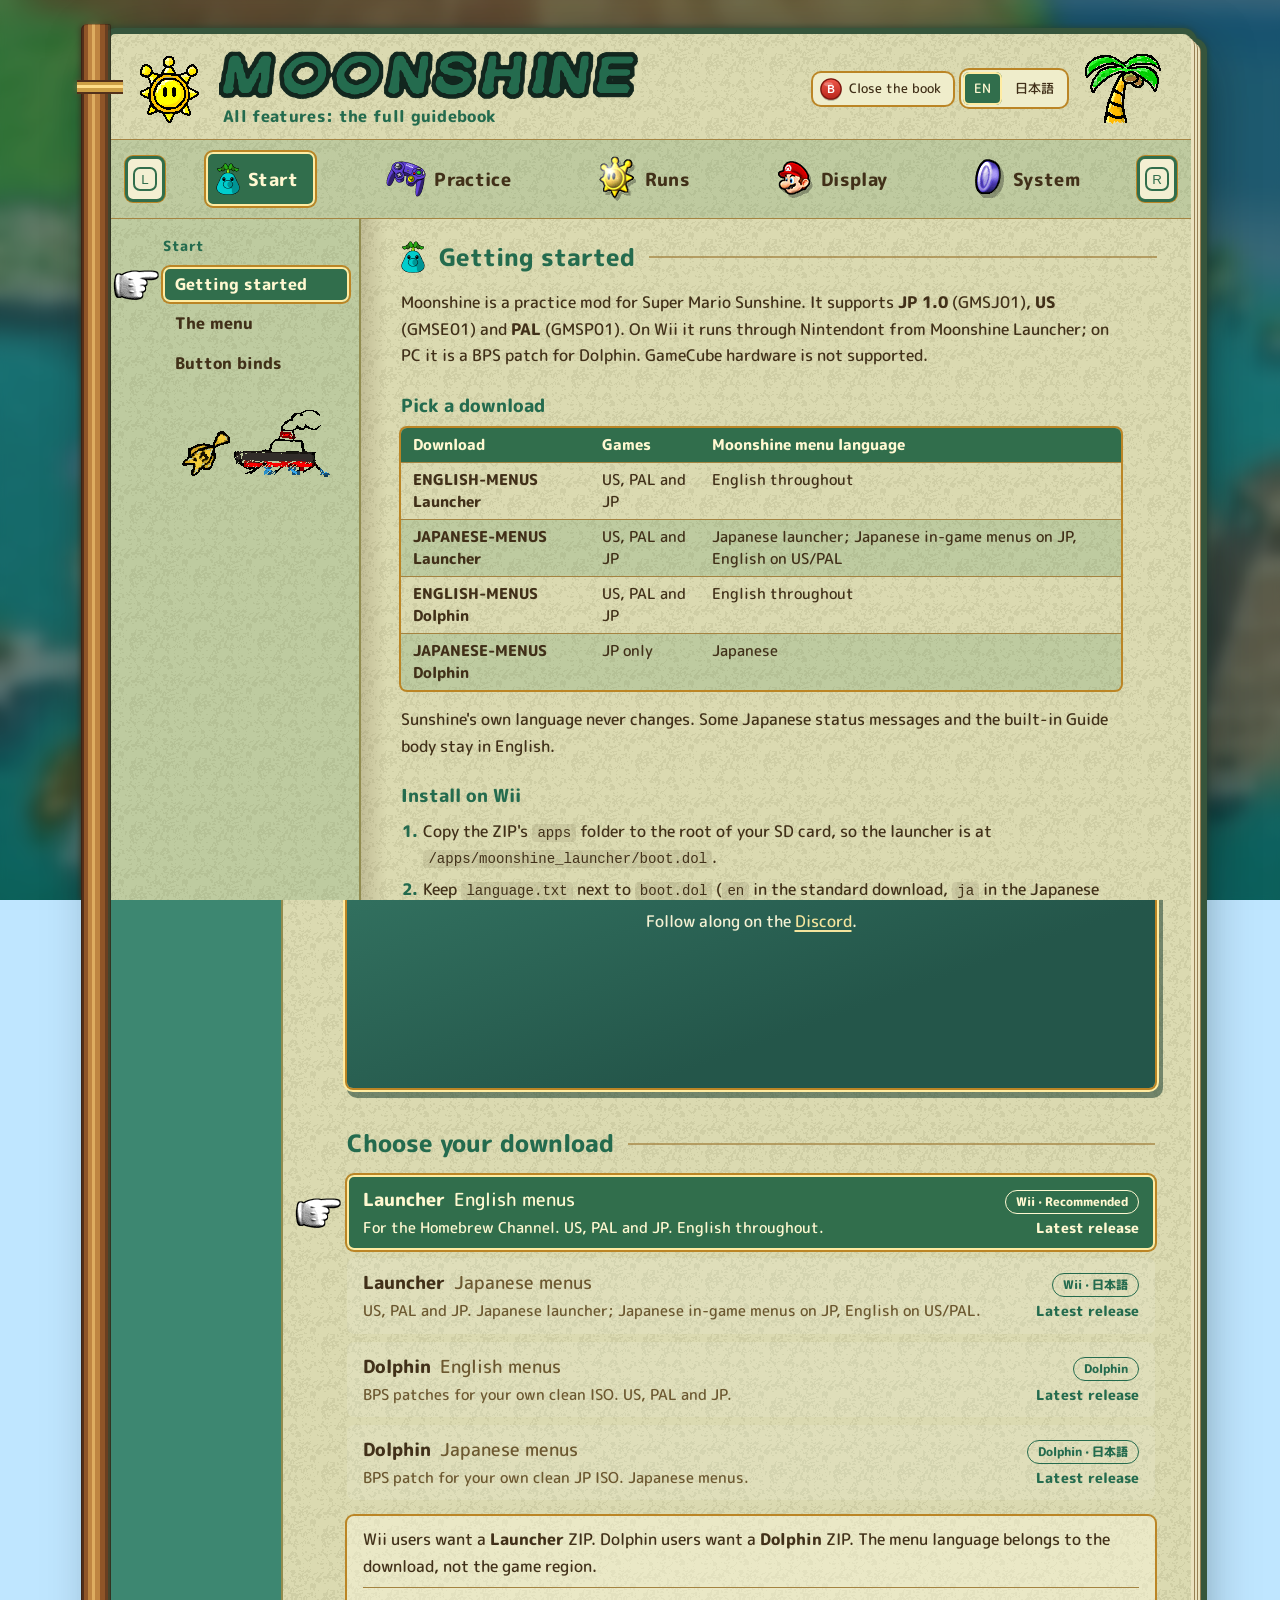
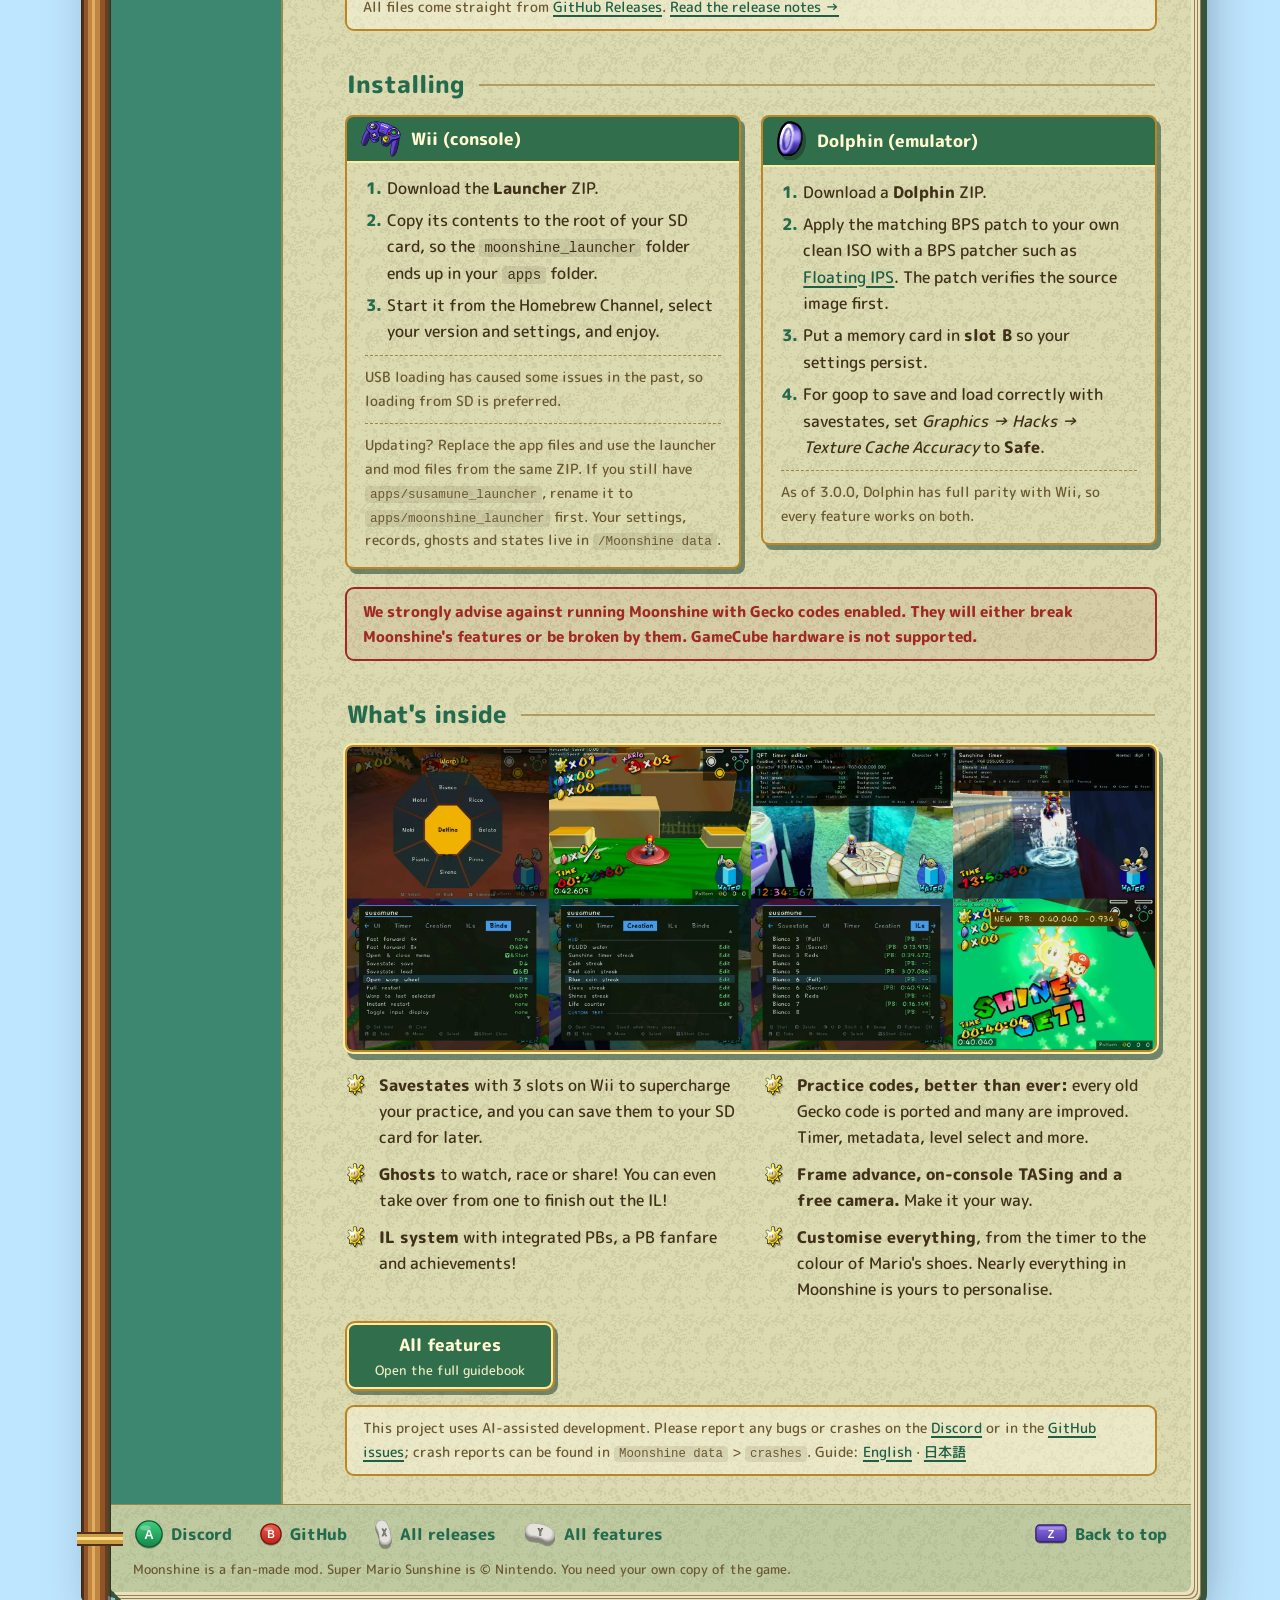
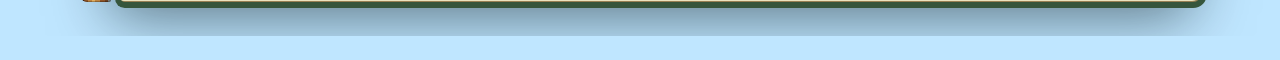
==== commit 6a441bdf: "v4: guidebook opens in place on the main page, new hero, install and feature copy" ====
--- a/features.html
+++ b/features.html
@@ -1,866 +1,22 @@
 <!doctype html>
-<html lang="en" class="no-js">
+<html lang="en">
 <head>
   <meta charset="utf-8">
   <meta name="viewport" content="width=device-width, initial-scale=1">
   <title>All features · Moonshine guidebook</title>
-  <meta name="description" content="Every Moonshine feature in detail: savestates, SD states, frame advance, free camera, TAS projects, warps, practice codes, ILs, streaks, ghosts, timers, displays, layouts and binds.">
-  <meta property="og:title" content="All features · Moonshine guidebook">
-  <meta property="og:description" content="Every Moonshine feature in detail, from savestates and TAS projects to ghosts, splits and layouts.">
-  <meta property="og:image" content="assets/showcase.webp">
-  <meta name="theme-color" content="#36553c">
+  <meta name="robots" content="noindex">
+  <link rel="canonical" href="index.html#guide">
   <link rel="icon" href="assets/icon.png">
-  <link rel="preload" href="assets/fonts/mplusrounded1c-800.woff2" as="font" type="font/woff2" crossorigin>
-  <link rel="stylesheet" href="style.css">
   <script>
+    // The guidebook now opens inside the main page. Keep old links working: features.html#ghosts -> index.html#guide/ghosts
     (function () {
-      var d = document.documentElement, p = new URLSearchParams(location.search), t = p.get("theme"), l = p.get("lang");
-      d.className = "js";
-      if (t !== "light" && t !== "dark") { t = null; try { t = localStorage.getItem("theme"); } catch (e) {} }
-      if (t !== "light" && t !== "dark") t = matchMedia("(prefers-color-scheme: light)").matches ? "light" : "dark";
-      if (l !== "en" && l !== "ja") { l = null; try { l = localStorage.getItem("lang"); } catch (e) {} }
-      if (l !== "en" && l !== "ja") l = (navigator.language || "").toLowerCase().indexOf("ja") === 0 ? "ja" : "en";
-      var n = 1 + Math.floor(Math.random() * 5);
-      d.dataset.theme = t; d.lang = l;
-      d.style.setProperty("--poster", "url(assets/bg/" + t + "-" + n + ".jpg)");
-      window.__bg = { theme: t, n: n };
+      var id = location.hash.replace(/^#/, "");
+      location.replace("index.html" + location.search + "#guide" + (/^[\w-]+$/.test(id) ? "/" + id : ""));
     })();
   </script>
+  <noscript><meta http-equiv="refresh" content="0; url=index.html#guide"></noscript>
 </head>
-<body class="guide">
-  <div id="bg" class="bg" aria-hidden="true"></div>
-  <a class="skip" href="#chapter" data-i18n="skip">Skip to chapter</a>
-
-  <div class="book" id="top">
-    <header class="book-head">
-      <span class="sprite head-shine" aria-hidden="true"></span>
-      <div class="head-title">
-        <p class="g-wm"><a href="index.html" aria-label="Moonshine home" data-i18n-aria="home"><img class="wordmark wm-light" src="assets/menu/title-light.png" alt="Moonshine" width="764" height="92"><img class="wordmark wm-dark" src="assets/menu/title-dark.png" alt="" aria-hidden="true" width="764" height="92"></a></p>
-        <h1 class="tagline g-title" data-i18n="heading">All features: the full guidebook</h1>
-      </div>
-      <div class="top-controls">
-        <div class="toggle theme-toggle" role="group" aria-label="Theme" data-i18n-aria="themeGroup">
-          <button type="button" data-theme-set="light" aria-pressed="false" aria-label="Light theme" data-i18n-aria="themeLight" title="Light theme" data-i18n-title="themeLight">☀&#xFE0E;</button>
-          <button type="button" data-theme-set="dark" aria-pressed="false" aria-label="Dark theme" data-i18n-aria="themeDark" title="Dark theme" data-i18n-title="themeDark">☾&#xFE0E;</button>
-        </div>
-        <div class="toggle lang-toggle" role="group" aria-label="Language / 言語">
-          <button type="button" data-lang="en" aria-pressed="true" lang="en">EN</button>
-          <button type="button" data-lang="ja" aria-pressed="false" lang="ja">日本語</button>
-        </div>
-      </div>
-      <span class="sprite palm" aria-hidden="true"></span>
-    </header>
-
-    <nav class="tabs" aria-label="Categories" data-i18n-aria="tabsLabel">
-      <button type="button" class="shoulder" data-step="-1" aria-label="Previous category" data-i18n-aria="prevCat"><span aria-hidden="true">L</span></button>
-      <div class="tab-list">
-        <a class="tab" href="#getting-started" data-cat="start"><span class="sprite ic-pianta" aria-hidden="true"></span><span class="l-en">Start</span><span class="l-ja" lang="ja">はじめに</span></a>
-        <a class="tab" href="#savestates" data-cat="practice"><span class="sprite ic-pad" aria-hidden="true"></span><span class="l-en">Practice</span><span class="l-ja" lang="ja">練習</span></a>
-        <a class="tab" href="#ils" data-cat="runs"><span class="sprite ic-shine" aria-hidden="true"></span><span class="l-en">Runs</span><span class="l-ja" lang="ja">走行</span></a>
-        <a class="tab" href="#movement" data-cat="display"><span class="sprite ic-mario" aria-hidden="true"></span><span class="l-en">Display</span><span class="l-ja" lang="ja">表示</span></a>
-        <a class="tab" href="#data" data-cat="system"><span class="sprite ic-coin" aria-hidden="true"></span><span class="l-en">System</span><span class="l-ja" lang="ja">システム</span></a>
-      </div>
-      <button type="button" class="shoulder" data-step="1" aria-label="Next category" data-i18n-aria="nextCat"><span aria-hidden="true">R</span></button>
-    </nav>
-
-    <div class="page g-page">
-      <nav class="g-side" aria-label="Chapters" data-i18n-aria="chLabel">
-        <div class="g-side-inner">
-          <div class="g-group" data-cat="start"><p class="g-group-title"><span class="l-en">Start</span><span class="l-ja" lang="ja">はじめに</span></p><ol class="g-list"><li><a class="g-ch" href="#getting-started" data-ch="getting-started"><span class="l-en">Getting started</span><span class="l-ja" lang="ja">導入と起動</span></a></li><li><a class="g-ch" href="#menu" data-ch="menu"><span class="l-en">The menu</span><span class="l-ja" lang="ja">メニュー</span></a></li><li><a class="g-ch" href="#binds" data-ch="binds"><span class="l-en">Button binds</span><span class="l-ja" lang="ja">ボタン割り当て</span></a></li></ol></div>
-          <div class="g-group" data-cat="practice"><p class="g-group-title"><span class="l-en">Practice</span><span class="l-ja" lang="ja">練習</span></p><ol class="g-list"><li><a class="g-ch" href="#savestates" data-ch="savestates"><span class="l-en">Savestates</span><span class="l-ja" lang="ja">ステート</span></a></li><li><a class="g-ch" href="#sd-states" data-ch="sd-states"><span class="l-en">SD states</span><span class="l-ja" lang="ja">SDステート</span></a></li><li><a class="g-ch" href="#frame-advance" data-ch="frame-advance"><span class="l-en">Pause and frame advance</span><span class="l-ja" lang="ja">一時停止とコマ送り</span></a></li><li><a class="g-ch" href="#free-camera" data-ch="free-camera"><span class="l-en">Free camera</span><span class="l-ja" lang="ja">フリーカメラ</span></a></li><li><a class="g-ch" href="#tas" data-ch="tas"><span class="l-en">TAS projects</span><span class="l-ja" lang="ja">TASプロジェクト</span></a></li><li><a class="g-ch" href="#warps" data-ch="warps"><span class="l-en">Warps and restarts</span><span class="l-ja" lang="ja">ワープとリスタート</span></a></li><li><a class="g-ch" href="#codes" data-ch="codes"><span class="l-en">Practice codes</span><span class="l-ja" lang="ja">練習用コード</span></a></li><li><a class="g-ch" href="#rng" data-ch="rng"><span class="l-en">RNG controls</span><span class="l-ja" lang="ja">乱数の操作</span></a></li></ol></div>
-          <div class="g-group" data-cat="runs"><p class="g-group-title"><span class="l-en">Runs</span><span class="l-ja" lang="ja">走行</span></p><ol class="g-list"><li><a class="g-ch" href="#ils" data-ch="ils"><span class="l-en">ILs, PBs and records</span><span class="l-ja" lang="ja">IL・PB・記録</span></a></li><li><a class="g-ch" href="#stage-loader" data-ch="stage-loader"><span class="l-en">Stage loader and streaks</span><span class="l-ja" lang="ja">ステージローダーと連続成功</span></a></li><li><a class="g-ch" href="#ghosts" data-ch="ghosts"><span class="l-en">Ghosts</span><span class="l-ja" lang="ja">ゴースト</span></a></li><li><a class="g-ch" href="#timers" data-ch="timers"><span class="l-en">Timer, QFT and splits</span><span class="l-ja" lang="ja">タイマー・QFT・区間</span></a></li></ol></div>
-          <div class="g-group" data-cat="display"><p class="g-group-title"><span class="l-en">Display</span><span class="l-ja" lang="ja">表示</span></p><ol class="g-list"><li><a class="g-ch" href="#movement" data-ch="movement"><span class="l-en">Movement displays</span><span class="l-ja" lang="ja">動きのタイミング表示</span></a></li><li><a class="g-ch" href="#hud" data-ch="hud"><span class="l-en">HUD and appearance</span><span class="l-ja" lang="ja">HUDと見た目</span></a></li><li><a class="g-ch" href="#layouts" data-ch="layouts"><span class="l-en">Layout and colours</span><span class="l-ja" lang="ja">レイアウトと色</span></a></li></ol></div>
-          <div class="g-group" data-cat="system"><p class="g-group-title"><span class="l-en">System</span><span class="l-ja" lang="ja">システム</span></p><ol class="g-list"><li><a class="g-ch" href="#data" data-ch="data"><span class="l-en">Data folder</span><span class="l-ja" lang="ja">保存フォルダー</span></a></li><li><a class="g-ch" href="#dolphin" data-ch="dolphin"><span class="l-en">Dolphin</span><span class="l-ja" lang="ja">Dolphin</span></a></li><li><a class="g-ch" href="#help" data-ch="help"><span class="l-en">Tips and reports</span><span class="l-ja" lang="ja">ヒントと不具合の報告</span></a></li></ol></div>
-          <div class="doodles g-doodles" aria-hidden="true"><span class="sprite fish"></span><span class="sprite ship"></span></div>
-        </div>
-      </nav>
-
-      <main class="content g-content" id="chapter"><div class="g-stage">
-<article class="g-chapter" id="getting-started" data-cat="start" aria-labelledby="h-getting-started">
-<div class="g-face g-front"><div class="g-scroll">
-<h2 id="h-getting-started" tabindex="-1"><span class="sprite ic-pianta" aria-hidden="true"></span><span class="l-en">Getting started</span><span class="l-ja" lang="ja">導入と起動</span></h2>
-<div class="l-en g-body"><p>Moonshine is a practice mod for Super Mario Sunshine. It supports <strong>JP 1.0</strong> (GMSJ01), <strong>US</strong> (GMSE01) and <strong>PAL</strong> (GMSP01). On Wii it runs through Nintendont from Moonshine Launcher; on PC it is a BPS patch for Dolphin. GameCube hardware is not supported.</p>
-<h3>Pick a download</h3>
-<div class="g-tw"><table class="g-table"><thead><tr><th scope="col">Download</th><th scope="col">Games</th><th scope="col">Moonshine menu language</th></tr></thead><tbody><tr><td><strong>ENGLISH-MENUS Launcher</strong></td><td>US, PAL and JP</td><td>English throughout</td></tr><tr><td><strong>JAPANESE-MENUS Launcher</strong></td><td>US, PAL and JP</td><td>Japanese launcher; Japanese in-game menus on JP, English on US/PAL</td></tr><tr><td><strong>ENGLISH-MENUS Dolphin</strong></td><td>US, PAL and JP</td><td>English throughout</td></tr><tr><td><strong>JAPANESE-MENUS Dolphin</strong></td><td>JP only</td><td>Japanese</td></tr></tbody></table></div>
-<p>Sunshine's own language never changes. Some Japanese status messages and the built-in Guide body stay in English.</p>
-<h3>Install on Wii</h3>
-<ol>
-<li>Copy the ZIP's <code>apps</code> folder to the root of your SD card, so the launcher is at <code>/apps/moonshine_launcher/boot.dol</code>.</li>
-<li>Keep <code>language.txt</code> next to <code>boot.dol</code> (<code>en</code> in the standard download, <code>ja</code> in the Japanese one). The Japanese download also needs its <code>ja_ui.bin</code>. A missing or invalid file falls back to English.</li>
-<li>If you still have <code>apps/susamune_launcher</code>, rename it to <code>apps/moonshine_launcher</code> so the Homebrew Channel doesn't show two entries.</li>
-</ol>
-<h3>The launcher</h3>
-<div class="g-tw"><table class="g-table"><thead><tr><th scope="col">Menu item</th><th scope="col">What it does</th></tr></thead><tbody><tr><td><strong>Launch Game</strong></td><td>Boots the selected version with Moonshine.</td></tr><tr><td><strong>Version</strong></td><td>JP, US or PAL. It must match your disc or image.</td></tr><tr><td><strong>Path</strong></td><td>Your ISO/CISO on SD or USB, or <strong>Disc Drive</strong> for a real disc. Each version remembers its own path.</td></tr><tr><td><strong>Settings</strong></td><td>Nintendont options such as progressive scan, the retail PAL language, Auto Boot and Unlock Read Speed (on by default).</td></tr><tr><td><strong>Guide</strong></td><td>A written guide on your TV. Up/Down and A pick a topic, Left/Right turn pages, B goes back. It needs no extra file.</td></tr></tbody></table></div>
-<ul>
-<li>With <strong>Auto Boot</strong> on, hold <kbd class="gc gc-b">B</kbd> while the launcher starts to get back to its menu.</li>
-<li><strong>Themes:</strong> put <code>background.png</code> (1024×480, up to 2 MiB) and <code>bgm.mp3</code> (up to 4 MiB) in <code>/Moonshine data/theme</code>. The Japanese download includes an optional flag background; copy it only if you want it.</li>
-<li>Settings and saved data go to the device the launcher was opened from, even when the game image is on another device. Settings and binds are kept separately for JP, US and PAL.</li>
-</ul>
-<p class="g-warn">Don't run Gecko codes alongside Moonshine. It already includes nearly all the GCT generator practice codes, and separate Gecko codes will break it or be broken by it. For example, the Level Select code breaks Moonshine's instant restart.</p></div>
-<div class="l-ja g-body" lang="ja"><p>Moonshineはスーパーマリオサンシャインの練習用modです。<strong>日本版1.0</strong>（GMSJ01）、<strong>北米版</strong>（GMSE01）、<strong>欧州版</strong>（GMSP01）に対応しています。Wiiでは Moonshine Launcher から Nintendont 経由で動作し、PCでは Dolphin 用の BPS パッチとして使います。ゲームキューブ実機には対応していません。</p>
-<h3>ダウンロードの選び方</h3>
-<div class="g-tw"><table class="g-table"><thead><tr><th scope="col">ダウンロード</th><th scope="col">対応ゲーム</th><th scope="col">Moonshineメニューの言語</th></tr></thead><tbody><tr><td><strong>ENGLISH-MENUS Launcher</strong></td><td>北米版・欧州版・日本版</td><td>すべて英語</td></tr><tr><td><strong>JAPANESE-MENUS Launcher</strong></td><td>北米版・欧州版・日本版</td><td>ランチャーは日本語。ゲーム内メニューは日本版のみ日本語、北米版・欧州版は英語</td></tr><tr><td><strong>ENGLISH-MENUS Dolphin</strong></td><td>北米版・欧州版・日本版</td><td>すべて英語</td></tr><tr><td><strong>JAPANESE-MENUS Dolphin</strong></td><td>日本版のみ</td><td>日本語</td></tr></tbody></table></div>
-<p>サンシャイン本来の言語は変更しません。一部の状態表示と内蔵ガイドの本文には英語が残ります。</p>
-<h3>Wiiへのインストール</h3>
-<ol>
-<li>ZIP内の <code>apps</code> フォルダーをSDカードの一番上にコピーします。ランチャーの場所は <code>/apps/moonshine_launcher/boot.dol</code> です。</li>
-<li><code>boot.dol</code> と同じフォルダーの <code>language.txt</code> も残してください（標準版は <code>en</code>、日本語版は <code>ja</code>）。日本語版には <code>ja_ui.bin</code> も必要です。ファイルがない場合や内容が正しくない場合は英語になります。</li>
-<li>古い <code>apps/susamune_launcher</code> が残っている場合は、Homebrew Channel に二つ表示されないよう <code>apps/moonshine_launcher</code> に名前を変えてください。</li>
-</ol>
-<h3>ランチャー</h3>
-<div class="g-tw"><table class="g-table"><thead><tr><th scope="col">メニュー</th><th scope="col">機能</th></tr></thead><tbody><tr><td><strong>Launch Game</strong></td><td>選んだゲーム版をMoonshine付きで起動します。</td></tr><tr><td><strong>Version</strong></td><td>日本版・北米版・欧州版を選びます。ディスクやイメージと一致させてください。</td></tr><tr><td><strong>Path</strong></td><td>SD・USBのISO/CISO、または実ディスク用の <strong>Disc Drive</strong> を選びます。ゲーム版ごとに記憶します。</td></tr><tr><td><strong>Settings</strong></td><td>プログレッシブ表示、欧州版の言語、Auto Boot、Unlock Read Speed（標準でOn）などの Nintendont 設定。</td></tr><tr><td><strong>Guide</strong></td><td>テレビで読める内蔵ガイド。上下とAで項目を選び、左右でページ送り、Bで戻ります。別ファイルは不要です。</td></tr></tbody></table></div>
-<ul>
-<li><strong>Auto Boot</strong> が有効な場合は、起動中に <kbd class="gc gc-b">B</kbd> を押し続けるとランチャーのメニューへ戻れます。</li>
-<li><strong>テーマ：</strong><code>/Moonshine data/theme</code> に <code>background.png</code>（1024×480、2 MiBまで）と <code>bgm.mp3</code>（4 MiBまで）を入れます。日本語版ZIPには任意の国旗背景が入っています。使う場合だけコピーしてください。</li>
-<li>設定と保存データは、ゲームが別のデバイスにあってもランチャーを起動したデバイスに保存されます。設定とボタン割り当ては日本版・北米版・欧州版で独立しています。</li>
-</ul>
-<p class="g-warn">Moonshineとチートコード（Gecko）の併用はおすすめしません。GCT generatorの練習コードはほぼすべて内蔵済みで、別のGeckoコードはMoonshineの機能を壊すか、逆に壊されます。たとえばLevel SelectコードはMoonshineのインスタントリスタートを壊します。</p></div>
-<div class="help g-help">
-<p class="lead"><span class="g-where"><span class="l-en">Where</span><span class="l-ja" lang="ja">場所</span></span><strong class="l-en">Homebrew Channel > Moonshine Launcher</strong><strong class="l-ja" lang="ja">Homebrew Channel > Moonshine Launcher</strong></p>
-<p class="small"><span class="l-en">Use the launcher and mod files from the same ZIP. Your settings, layouts, records, ghosts, saved states and TAS projects carry over when you update.</span><span class="l-ja" lang="ja">ランチャーとmodファイルは同じZIPのものを使ってください。更新しても設定、レイアウト、記録、ゴースト、SDステート、TASプロジェクトは残ります。</span></p>
-</div>
-<nav class="g-pn" aria-label="Chapters" data-i18n-aria="pnLabel"><span></span><a class="g-next" href="#menu" rel="next"><span class="g-pn-k"><span class="l-en">Next</span><span class="l-ja" lang="ja">次の章</span></span><span class="l-en">The menu</span><span class="l-ja" lang="ja">メニュー</span></a></nav>
-</div><span class="g-folio" aria-hidden="true">1 / 21</span><span class="g-shade" aria-hidden="true"></span></div>
-<div class="g-face g-back" aria-hidden="true"></div>
-</article>
-<article class="g-chapter" id="menu" data-cat="start" aria-labelledby="h-menu">
-<div class="g-face g-front"><div class="g-scroll">
-<h2 id="h-menu" tabindex="-1"><span class="sprite ic-pianta" aria-hidden="true"></span><span class="l-en">The menu</span><span class="l-ja" lang="ja">メニュー</span></h2>
-<div class="l-en g-body"><p>Press <kbd class="gc gc-y">Y</kbd>+<kbd>Start</kbd> in game to open the Moonshine menu, and again to close it. The combo can be changed in System > Button binds.</p>
-<div class="g-tw"><table class="g-table"><thead><tr><th scope="col">Input</th><th scope="col">Action</th></tr></thead><tbody><tr><td><kbd class="gc gc-l">L</kbd> / <kbd class="gc gc-r">R</kbd></td><td>Switch top-level tabs</td></tr><tr><td>C-stick Up / Down</td><td>Move between rows</td></tr><tr><td>C-stick Left / Right</td><td>Adjust a value, change pages, or jump between sections in lists</td></tr><tr><td><kbd class="gc gc-a">A</kbd></td><td>Select, or cycle a setting's value</td></tr><tr><td><kbd class="gc gc-b">B</kbd></td><td>Go back</td></tr><tr><td><kbd class="gc gc-x">X</kbd> on a setting</td><td><strong>Shine</strong> it: add it to or remove it from <strong>Quick</strong></td></tr><tr><td><kbd class="gc gc-x">X</kbd> on an action</td><td>Rebind that action's shortcut</td></tr><tr><td><kbd class="gc gc-z">Z</kbd> on an action</td><td>Clear that action's shortcut</td></tr></tbody></table></div>
-<h3>Menu map</h3>
-<div class="g-tw"><table class="g-table"><thead><tr><th scope="col">Tab</th><th scope="col">What's inside</th></tr></thead><tbody><tr><td><strong>Quick</strong></td><td>Every setting you have Shined. Newer named settings can be Shined too, including free camera Movement speed, Reverse sideways, Look sensitivity and Hide all HUD.</td></tr><tr><td><strong>Practice</strong></td><td>TAS projects, Free camera, Savestates, Practice tools, RNG controls, Gameplay and QoL</td></tr><tr><td><strong>Runs</strong></td><td>ILs, Stageloader, Streaking, PB Safety, Timer and splits</td></tr><tr><td><strong>Records</strong></td><td>Achievements and practice statistics</td></tr><tr><td><strong>Ghosts</strong></td><td>Record, save, race, watch, import and export ghosts</td></tr><tr><td><strong>Display</strong></td><td>Layout editor, Layout profiles, HUD and displays, Timer and splits, Appearance</td></tr><tr><td><strong>System</strong></td><td>Button binds and the short in-game Moonshine guide</td></tr></tbody></table></div>
-<p>With the Japanese download, the in-game menus are in Japanese when you play JP Sunshine. US and PAL stay in English.</p></div>
-<div class="l-ja g-body" lang="ja"><p>ゲーム中に <kbd class="gc gc-y">Y</kbd>+<kbd>Start</kbd> でMoonshineメニューを開き、もう一度押すと閉じます。このコンボは System > Button binds で変更できます。</p>
-<div class="g-tw"><table class="g-table"><thead><tr><th scope="col">操作</th><th scope="col">機能</th></tr></thead><tbody><tr><td><kbd class="gc gc-l">L</kbd> / <kbd class="gc gc-r">R</kbd></td><td>上位タブの切り替え</td></tr><tr><td>Cスティック上下</td><td>項目の移動</td></tr><tr><td>Cスティック左右</td><td>値の変更、ページ送り、一覧の区切りへの移動</td></tr><tr><td><kbd class="gc gc-a">A</kbd></td><td>選択、または設定値の切り替え</td></tr><tr><td><kbd class="gc gc-b">B</kbd></td><td>戻る</td></tr><tr><td>設定の上で <kbd class="gc gc-x">X</kbd></td><td><strong>Shine</strong>：<strong>Quick</strong> に登録・解除</td></tr><tr><td>操作の上で <kbd class="gc gc-x">X</kbd></td><td>ショートカットを割り当て直す</td></tr><tr><td>操作の上で <kbd class="gc gc-z">Z</kbd></td><td>ショートカットを解除</td></tr></tbody></table></div>
-<h3>メニュー構成</h3>
-<div class="g-tw"><table class="g-table"><thead><tr><th scope="col">タブ</th><th scope="col">内容</th></tr></thead><tbody><tr><td><strong>Quick</strong></td><td>Shineで登録したお気に入り。フリーカメラの移動速度・左右反転・視点感度・HUD非表示など、新しい名前付き設定も登録できます。</td></tr><tr><td><strong>Practice（練習）</strong></td><td>TAS projects、Free camera、Savestates、Practice tools、RNG controls、Gameplay and QoL</td></tr><tr><td><strong>Runs（走行）</strong></td><td>ILs、Stageloader、Streaking、PB Safety、Timer and splits</td></tr><tr><td><strong>Records（記録）</strong></td><td>実績と練習の統計</td></tr><tr><td><strong>Ghosts（ゴースト）</strong></td><td>ゴーストの録画、保存、競走、観察、インポート、書き出し</td></tr><tr><td><strong>Display（表示）</strong></td><td>Layout editor、Layout profiles、HUD and displays、Timer and splits、Appearance</td></tr><tr><td><strong>System（システム）</strong></td><td>ボタン割り当てと簡易ガイド</td></tr></tbody></table></div>
-<p>日本語版では、日本版サンシャインを遊ぶときにゲーム内メニューが日本語になります。北米版・欧州版では英語のままです。</p></div>
-<div class="help g-help">
-<p class="lead"><span class="g-where"><span class="l-en">Where</span><span class="l-ja" lang="ja">場所</span></span><strong class="l-en">Y + Start in game</strong><strong class="l-ja" lang="ja">ゲーム中に Y + Start</strong></p>
-<p class="small"><span class="l-en">Closing the menu after a change saves your settings: to SD on Wii, or to the slot B memory card in Dolphin.</span><span class="l-ja" lang="ja">変更後にメニューを閉じると設定を自動で保存します。Wii ではSDに、Dolphin ではスロット B のメモリーカードに保存します。</span></p>
-</div>
-<nav class="g-pn" aria-label="Chapters" data-i18n-aria="pnLabel"><a class="g-prev" href="#getting-started" rel="prev"><span class="g-pn-k"><span class="l-en">Previous</span><span class="l-ja" lang="ja">前の章</span></span><span class="l-en">Getting started</span><span class="l-ja" lang="ja">導入と起動</span></a><a class="g-next" href="#binds" rel="next"><span class="g-pn-k"><span class="l-en">Next</span><span class="l-ja" lang="ja">次の章</span></span><span class="l-en">Button binds</span><span class="l-ja" lang="ja">ボタン割り当て</span></a></nav>
-</div><span class="g-folio" aria-hidden="true">2 / 21</span><span class="g-shade" aria-hidden="true"></span></div>
-<div class="g-face g-back" aria-hidden="true"></div>
-</article>
-<article class="g-chapter" id="binds" data-cat="start" aria-labelledby="h-binds">
-<div class="g-face g-front"><div class="g-scroll">
-<h2 id="h-binds" tabindex="-1"><span class="sprite ic-pianta" aria-hidden="true"></span><span class="l-en">Button binds</span><span class="l-ja" lang="ja">ボタン割り当て</span></h2>
-<div class="l-en g-body"><p>A bind is a combo of up to four buttons. It has to match exactly: holding extra buttons stops it from firing. In V2.3.3 the savestate Save and Load shortcuts are the exception: they also work while you hold other gameplay buttons (A+B during frame advance, for example) and don't repeat while held. Binds work even while the game has disabled your controller, such as during dialogue.</p>
-<h3>Defaults</h3>
-<div class="g-tw"><table class="g-table"><thead><tr><th scope="col">Default</th><th scope="col">Action</th><th scope="col">Notes</th></tr></thead><tbody><tr><td><kbd class="gc gc-y">Y</kbd>+<kbd>Start</kbd></td><td>Open / close the menu</td><td>Also works during ghost Watch.</td></tr><tr><td><kbd>D-Left</kbd></td><td>Savestate: save</td><td>Saves into the Save to slot.</td></tr><tr><td><kbd>D-Right</kbd></td><td>Savestate: load</td><td>Loads the Load from slot or SD file. Hold to stay frozen after the load.</td></tr><tr><td><kbd>D-Down</kbd></td><td>Practice: pause / resume</td><td>Also cancels a buffered (Armed) pause.</td></tr><tr><td><kbd>D-Up</kbd></td><td>Practice: advance one frame</td><td>The first press pauses live gameplay.</td></tr><tr><td><kbd class="gc gc-z">Z</kbd></td><td>Open warp wheel</td><td>Moonshine's level select.</td></tr><tr><td><kbd class="gc gc-b">B</kbd>+<kbd>D-Up</kbd></td><td>Instant restart</td><td>Comes back out of the same entrance.</td></tr><tr><td><kbd class="gc gc-z">Z</kbd>+<kbd class="gc gc-b">B</kbd>+<kbd>D-Up</kbd></td><td>Full restart</td><td>From the area's default spawn.</td></tr><tr><td><kbd class="gc gc-y">Y</kbd>+<kbd class="gc gc-b">B</kbd>+<kbd>D-Up</kbd></td><td>Warp to last selected</td><td>Repeats your last warp destination.</td></tr><tr><td><kbd class="gc gc-x">X</kbd>+<kbd>D-Up</kbd></td><td>Regrab last held object</td><td>Puts the last held object back in Mario's hands.</td></tr><tr><td><kbd class="gc gc-y">Y</kbd>+<kbd>D-Up</kbd> / <kbd class="gc gc-y">Y</kbd>+<kbd>D-Left</kbd> / <kbd class="gc gc-y">Y</kbd>+<kbd>D-Right</kbd> / <kbd class="gc gc-y">Y</kbd>+<kbd>D-Down</kbd></td><td>Spawn Yoshi</td><td>Green / orange / purple / pink</td></tr><tr><td><kbd class="gc gc-b">B</kbd>+<kbd>D-Left</kbd> / <kbd class="gc gc-b">B</kbd>+<kbd>D-Right</kbd></td><td>Fast forward 4× / 8×</td><td>Only while held.</td></tr><tr><td><kbd class="gc gc-r">R</kbd>+<kbd class="gc gc-x">X</kbd>+<kbd>D-Left</kbd> / <kbd class="gc gc-r">R</kbd>+<kbd class="gc gc-x">X</kbd>+<kbd>D-Right</kbd></td><td>Attempt -1 / +1</td><td>Needs Attempt counter On.</td></tr><tr><td><kbd class="gc gc-r">R</kbd>+<kbd class="gc gc-x">X</kbd>+<kbd>D-Down</kbd> / <kbd class="gc gc-r">R</kbd>+<kbd class="gc gc-x">X</kbd>+<kbd>D-Up</kbd></td><td>Success -1 / +1</td><td>Needs Attempt counter On.</td></tr><tr><td><kbd>D-Left</kbd> / <kbd>D-Right</kbd></td><td>Show attempt counter / Add attempt</td><td>Only with In-stage counter controls On, since they share the savestate buttons.</td></tr></tbody></table></div>
-<h3>Unassigned by default</h3>
-<p>Toggle input display; Position: save / load (a lite state that only restores Mario's position, and marks the attempt TAS); Free camera: toggle; Inputs: record from savestate, replay recording, and Practice: stop; Savestate: cycle save slot, cycle load slot and the older cycle both slots; and the seven TAS shortcuts (go to Beginning, save / go to Checkpoint 1 and 2, continue, replay). "Spin inputs" still appear in the list but do nothing: you do spins with the stick yourself.</p>
-<h3>Changing a bind</h3>
-<ol>
-<li>Open <strong>System > Button binds</strong>. C-stick Left/Right jumps between sections.</li>
-<li>Highlight an action and press <kbd class="gc gc-a">A</kbd> to record a combo.</li>
-<li>Hold the buttons you want, then release one to set it. Pressing a fourth button also sets it. Press the C-stick to cancel.</li>
-<li>Press <kbd class="gc gc-x">X</kbd> on a bind to clear it.</li>
-</ol>
-<p>Pause, step, free camera and TAS actions can also be rebound on their own pages with <kbd class="gc gc-x">X</kbd>, and cleared with <kbd class="gc gc-z">Z</kbd>. The sticks can't be part of a bind. Binds are stored per region in <code>moonshine.ini</code> and can be edited by hand, for example <code>savestate_save = DLeft</code>.</p></div>
-<div class="l-ja g-body" lang="ja"><p>ショートカットは最大4ボタンのコンボで、完全一致が必要です。余分なボタンを押していると発動しません。V2.3.3からは、ステートの保存・読込だけは他のゲーム用ボタン（コマ送り中のA+Bなど）を押しながらでも使え、押し続けても繰り返しません。会話中などゲームが操作を受け付けない間でも使えます。</p>
-<h3>標準の割り当て</h3>
-<div class="g-tw"><table class="g-table"><thead><tr><th scope="col">標準</th><th scope="col">機能</th><th scope="col">備考</th></tr></thead><tbody><tr><td><kbd class="gc gc-y">Y</kbd>+<kbd>Start</kbd></td><td>メニューを開く・閉じる</td><td>ゴーストのWatch中も使えます。</td></tr><tr><td><kbd>十字キー左</kbd></td><td>ステート保存</td><td>Save to（保存先）のスロットに保存します。</td></tr><tr><td><kbd>十字キー右</kbd></td><td>ステート読込</td><td>Load from（読込元）のスロットまたはSDファイルを読み込みます。押し続けると読込後も停止します。</td></tr><tr><td><kbd>十字キー下</kbd></td><td>練習用一時停止・再開</td><td>停止予約（Armed）の取り消しも兼ねます。</td></tr><tr><td><kbd>十字キー上</kbd></td><td>1コマ進める</td><td>最初の入力で一時停止します。</td></tr><tr><td><kbd class="gc gc-z">Z</kbd></td><td>ワープホイールを開く</td><td>Moonshineのレベルセレクトです。</td></tr><tr><td><kbd class="gc gc-b">B</kbd>+<kbd>十字キー上</kbd></td><td>インスタントリスタート</td><td>入ってきた入口から再開します。</td></tr><tr><td><kbd class="gc gc-z">Z</kbd>+<kbd class="gc gc-b">B</kbd>+<kbd>十字キー上</kbd></td><td>フルリスタート</td><td>エリアの標準の開始地点から再開します。</td></tr><tr><td><kbd class="gc gc-y">Y</kbd>+<kbd class="gc gc-b">B</kbd>+<kbd>十字キー上</kbd></td><td>最後のワープ先へ</td><td>前回のワープ先を繰り返します。</td></tr><tr><td><kbd class="gc gc-x">X</kbd>+<kbd>十字キー上</kbd></td><td>最後に持った物を持ち直す</td><td>最後に持っていた物をマリオの手に戻します。</td></tr><tr><td><kbd class="gc gc-y">Y</kbd>+<kbd>十字キー上</kbd> / <kbd class="gc gc-y">Y</kbd>+<kbd>十字キー左</kbd> / <kbd class="gc gc-y">Y</kbd>+<kbd>十字キー右</kbd> / <kbd class="gc gc-y">Y</kbd>+<kbd>十字キー下</kbd></td><td>ヨッシーを出す</td><td>緑 / オレンジ / 紫 / ピンク</td></tr><tr><td><kbd class="gc gc-b">B</kbd>+<kbd>十字キー左</kbd> / <kbd class="gc gc-b">B</kbd>+<kbd>十字キー右</kbd></td><td>4倍速 / 8倍速</td><td>押している間だけ。</td></tr><tr><td><kbd class="gc gc-r">R</kbd>+<kbd class="gc gc-x">X</kbd>+<kbd>十字キー左</kbd> / <kbd class="gc gc-r">R</kbd>+<kbd class="gc gc-x">X</kbd>+<kbd>十字キー右</kbd></td><td>試行回数 -1 / +1</td><td>Attempt counter がOnのとき。</td></tr><tr><td><kbd class="gc gc-r">R</kbd>+<kbd class="gc gc-x">X</kbd>+<kbd>十字キー下</kbd> / <kbd class="gc gc-r">R</kbd>+<kbd class="gc gc-x">X</kbd>+<kbd>十字キー上</kbd></td><td>成功回数 -1 / +1</td><td>Attempt counter がOnのとき。</td></tr><tr><td><kbd>十字キー左</kbd> / <kbd>十字キー右</kbd></td><td>カウンター表示 / 試行を追加</td><td>ステートのボタンと共通のため、In-stage counter controls がOnのときだけ。</td></tr></tbody></table></div>
-<h3>標準では未設定</h3>
-<p>入力表示の切り替え、Position: save / load（マリオの位置だけを保存・復元する簡易ステート。使うと試行はTAS扱い）、フリーカメラの切り替え、入力の記録・再生・停止、Savestate: cycle save slot・cycle load slot・従来の cycle both slots、7つのTASショートカット（開始地点へ戻る、中間地点1・2の保存と読込、Continue、Replay）。「Spin inputs」は一覧に残っていますが何もしません。スピンはスティックで自分で入力します。</p>
-<h3>割り当ての変更</h3>
-<ol>
-<li><strong>System > Button binds</strong> を開きます。Cスティック左右で区切りへ移動します。</li>
-<li>操作を選んで <kbd class="gc gc-a">A</kbd> を押し、コンボの記録を始めます。</li>
-<li>使いたいボタンを押し、どれか一つを離すと確定します。4つ目のボタンを押した場合も確定します。Cスティックで取り消します。</li>
-<li>割り当ての上で <kbd class="gc gc-x">X</kbd> を押すと解除します。</li>
-</ol>
-<p>一時停止・コマ送り・フリーカメラ・TASの操作は、それぞれのページでも <kbd class="gc gc-x">X</kbd> で割り当て、<kbd class="gc gc-z">Z</kbd> で解除できます。スティックはコンボに使えません。割り当てはゲーム版ごとに <code>moonshine.ini</code> に保存され、<code>savestate_save = DLeft</code> のように直接編集することもできます。</p></div>
-<div class="help g-help">
-<p class="lead"><span class="g-where"><span class="l-en">Where</span><span class="l-ja" lang="ja">場所</span></span><strong class="l-en">System > Button binds</strong><strong class="l-ja" lang="ja">System > Button binds</strong></p>
-<p class="small"><span class="l-en">If a bind won't fire, check that you aren't holding an extra button. Binds need an exact match, except Save and Load, which also accept other held gameplay buttons.</span><span class="l-ja" lang="ja">ショートカットが反応しない場合は、余分なボタンを押していないか確認してください。割り当ては完全一致が必要です。ステートの保存・読込だけは、他のゲーム用ボタンを押しながらでも使えます。</span></p>
-</div>
-<nav class="g-pn" aria-label="Chapters" data-i18n-aria="pnLabel"><a class="g-prev" href="#menu" rel="prev"><span class="g-pn-k"><span class="l-en">Previous</span><span class="l-ja" lang="ja">前の章</span></span><span class="l-en">The menu</span><span class="l-ja" lang="ja">メニュー</span></a><a class="g-next" href="#savestates" rel="next"><span class="g-pn-k"><span class="l-en">Next</span><span class="l-ja" lang="ja">次の章</span></span><span class="l-en">Savestates</span><span class="l-ja" lang="ja">ステート</span></a></nav>
-</div><span class="g-folio" aria-hidden="true">3 / 21</span><span class="g-shade" aria-hidden="true"></span></div>
-<div class="g-face g-back" aria-hidden="true"></div>
-</article>
-<article class="g-chapter" id="savestates" data-cat="practice" aria-labelledby="h-savestates">
-<div class="g-face g-front"><div class="g-scroll">
-<h2 id="h-savestates" tabindex="-1"><span class="sprite ic-pad" aria-hidden="true"></span><span class="l-en">Savestates</span><span class="l-ja" lang="ja">ステート</span></h2>
-<div class="l-en g-body"><p>Three compressed memory slots, like emulator savestates, on real Wii hardware. The default shortcuts are <kbd>D-Left</kbd> to save and <kbd>D-Right</kbd> to load.</p>
-<ul>
-<li><strong>Save to</strong> picks the slot your Save shortcut writes to. <strong>Load from</strong> separately picks what your Load shortcut restores. Change either with A or C-stick Left/Right; choosing a slot doesn't save or load anything. You can Save to State 1 while you keep practising from State 2.</li>
-<li>Each state shows <strong>Saved</strong> or <strong>Empty</strong>. Optional <strong>cycle save slot</strong> and <strong>cycle load slot</strong> shortcuts can be set in System > Button binds.</li>
-<li><strong>Hold Load</strong> to keep gameplay still after the restore, then release when you're ready. If the state was saved during an intro, the intro finishes first; keep holding to stop on Mario's first controllable frame.</li>
-<li>A state only loads in the <strong>same stage and episode</strong> it was saved in.</li>
-<li>The three states share <strong>17.938 MiB</strong> of compressed memory. Their size depends on the scene and on any ghost recording included. If a new save doesn't fit, nothing is overwritten and all older states stay.</li>
-<li><strong>Clear save slot</strong> empties the Save to slot after you confirm. The other states stay saved.</li>
-</ul>
-<h3>Settings on this page</h3>
-<div class="g-tw"><table class="g-table"><thead><tr><th scope="col">Setting</th><th scope="col">Default</th><th scope="col">What it does</th></tr></thead><tbody><tr><td>Save RNG state</td><td>On</td><td>Loading also rewinds the RNG, so patterns such as King Boo's fruit, manta patterns and enemy RNG repeat.</td></tr><tr><td>Savestate feedback</td><td>On</td><td>Shows a message after each successful save or load.</td></tr><tr><td>Savestate errors</td><td>On</td><td>Shows savestate error messages. A separate switch since V2.3.3.</td></tr></tbody></table></div>
-<h3>New in V2.3.3</h3>
-<ul>
-<li>Faster state checks and less copying. Saving a third state no longer repeats compression and checksum work, while all slots and integrity checks are kept.</li>
-<li>Mario and FLUDD no longer disappear for the first frame after a load.</li>
-<li>RAM and SD state loads work while the save box is open, after any memory card write finishes.</li>
-<li>Position loads now mark the attempt <strong>TAS</strong>, with a bottom-left label when the QFT is hidden.</li>
-</ul></div>
-<div class="l-ja g-body" lang="ja"><p>Wii実機で使える、エミュレーターのような3つの圧縮メモリスロットです。標準のショートカットは <kbd>十字キー左</kbd> で保存、<kbd>十字キー右</kbd> で読込です。</p>
-<ul>
-<li><strong>Save to（保存先）</strong>で保存するスロットを、<strong>Load from（読込元）</strong>で読み込む対象を別々に選べます。AまたはCスティック左右で切り替え、選ぶだけでは保存・読込は行いません。たとえば Save to を State 1、Load from を State 2 にすると、State 1 を上書きしながら State 2 からの練習を続けられます。</li>
-<li>各ステートには <strong>Saved</strong>（保存済み）または <strong>Empty</strong>（空き）と表示されます。System > Button binds で <strong>cycle save slot</strong> と <strong>cycle load slot</strong> のショートカットも設定できます。</li>
-<li><strong>Load を押し続ける</strong>と、読込後もゲームを止めておけます。離すと動き出します。イントロ中に保存したステートはイントロが先に終わり、押し続けるとマリオを操作できる最初のコマで止まります。</li>
-<li>読み込みには保存時と<strong>同じステージとエピソード</strong>が必要です。</li>
-<li>3つのステートは <strong>17.938 MiB</strong> のメモリを共有し、圧縮して保存します。容量は場面や含まれるゴースト録画の長さで変わります。新しい内容が収まらない場合は何も上書きせず、以前のステートをすべて残します。</li>
-<li><strong>Clear save slot</strong> は確認後に Save to のスロットを消します。他のステートは残ります。</li>
-</ul>
-<h3>このページの設定</h3>
-<div class="g-tw"><table class="g-table"><thead><tr><th scope="col">設定</th><th scope="col">標準</th><th scope="col">機能</th></tr></thead><tbody><tr><td>Save RNG state</td><td>On</td><td>読込時に乱数も戻すため、キングテレサのフルーツ、マンタ、敵の動きなどが同じように繰り返されます。</td></tr><tr><td>Savestate feedback</td><td>On</td><td>保存・読込に成功するたびにメッセージを表示します。</td></tr><tr><td>Savestate errors</td><td>On</td><td>ステートのエラー表示。V2.3.3から独立した設定です。</td></tr></tbody></table></div>
-<h3>V2.3.3 の変更</h3>
-<ul>
-<li>状態の確認とコピーを減らして高速化しました。3つ目のステートの保存では圧縮とチェックサムの処理を繰り返さず、既存のスロットと整合性チェックはすべて保持します。</li>
-<li>読込直後の1コマでマリオとポンプが消える問題を修正しました。</li>
-<li>セーブ画面が開いている間も、メモリーカードへの書き込み完了後にRAM・SDステートを読み込めます。</li>
-<li>位置だけの読込（Position load）を使うと試行は <strong>TAS</strong> 扱いになり、QFT非表示時は左下にラベルを表示します。</li>
-</ul></div>
-<div class="help g-help">
-<p class="lead"><span class="g-where"><span class="l-en">Where</span><span class="l-ja" lang="ja">場所</span></span><strong class="l-en">Practice > Savestates</strong><strong class="l-ja" lang="ja">Practice > Savestates</strong></p>
-<p class="small"><span class="l-en">The three memory slots start empty after closing the game or rebooting. To keep a state, save an SD copy first.</span><span class="l-ja" lang="ja">ゲームを終了したり再起動したりすると、3つのメモリスロットは空になります。残したいステートは先にSDへ保存してください。</span></p>
-</div>
-<nav class="g-pn" aria-label="Chapters" data-i18n-aria="pnLabel"><a class="g-prev" href="#binds" rel="prev"><span class="g-pn-k"><span class="l-en">Previous</span><span class="l-ja" lang="ja">前の章</span></span><span class="l-en">Button binds</span><span class="l-ja" lang="ja">ボタン割り当て</span></a><a class="g-next" href="#sd-states" rel="next"><span class="g-pn-k"><span class="l-en">Next</span><span class="l-ja" lang="ja">次の章</span></span><span class="l-en">SD states</span><span class="l-ja" lang="ja">SDステート</span></a></nav>
-</div><span class="g-folio" aria-hidden="true">4 / 21</span><span class="g-shade" aria-hidden="true"></span></div>
-<div class="g-face g-back" aria-hidden="true"></div>
-</article>
-<article class="g-chapter" id="sd-states" data-cat="practice" aria-labelledby="h-sd-states">
-<div class="g-face g-front"><div class="g-scroll">
-<h2 id="h-sd-states" tabindex="-1"><span class="sprite ic-pad" aria-hidden="true"></span><span class="l-en">SD states</span><span class="l-ja" lang="ja">SDステート</span></h2>
-<div class="l-en g-body"><p>Keep a memory state on SD so it survives a reboot.</p>
-<ol>
-<li>Make a normal memory savestate and choose its slot under <strong>Save to</strong>.</li>
-<li>Open <strong>SD states > Save memory state to SD</strong>. Type a name, confirm with <kbd>Start</kbd>, and wait until saving finishes. <kbd class="gc gc-x">X</kbd>+<kbd>Start</kbd> cancels naming. The file is a new <code>.mss</code> in <code>/Moonshine data/states</code>.</li>
-<li>Later, with the same mod build, game region and launcher setup, enter the same level and episode. Secret areas also need the same parent episode.</li>
-<li>Open <strong>SD states > Refresh / first page</strong> and highlight your file.</li>
-</ol>
-<div class="g-tw"><table class="g-table"><thead><tr><th scope="col">Button on a file</th><th scope="col">Action</th></tr></thead><tbody><tr><td><kbd class="gc gc-y">Y</kbd> Load from</td><td>Makes this file the target of your normal Load shortcut. Your three memory slots stay intact.</td></tr><tr><td><kbd class="gc gc-a">A</kbd> Import</td><td>After confirmation, copies the file into the Save to slot. Load from stays unchanged.</td></tr><tr><td><kbd>Start</kbd> Rename</td><td>Edits the display name. Start finishes; X + Start cancels.</td></tr><tr><td><kbd class="gc gc-x">X</kbd> Delete</td><td>Deletes the SD file after confirmation. Memory states are unaffected.</td></tr></tbody></table></div>
-<ul>
-<li>Loading from SD reads the file each time, so it can be slower than a memory load.</li>
-<li>Large files can load even when all three slots are full, as long as one slot holds a working state for the current scene. That state is the recovery point: if a read fails mid-load, the game restores it and tells you which slot it used. With no recovery state and too little temporary space, the load is refused safely.</li>
-<li>The game checks that its loaded resources match the state, so a matching level name alone may not be enough. Unsupported, incompatible or damaged files are refused before a memory slot is replaced.</li>
-<li>Keep the storage device connected until a transfer or its cancellation finishes.</li>
-</ul></div>
-<div class="l-ja g-body" lang="ja"><p>メモリのステートをSDに保存すると、再起動後も使えます。</p>
-<ol>
-<li>通常のステートを保存し、<strong>Save to</strong> でそのメモリスロットを選びます。</li>
-<li><strong>SD states > Save memory state to SD</strong> を選びます。名前を入力して <kbd>Start</kbd> で確定し、保存完了まで待ちます。<kbd class="gc gc-x">X</kbd>+<kbd>Start</kbd> で名前入力を中止できます。<code>/Moonshine data/states</code> に新しい <code>.mss</code> ファイルを作ります。</li>
-<li>再起動後は、同じmodビルド・ゲーム版・ランチャー設定で起動し、同じステージとエピソードへ入ります。秘密コースは、入る前の親エピソードも一致させます。</li>
-<li><strong>SD states > Refresh / first page</strong> で一覧を開き、ファイルを選びます。</li>
-</ol>
-<div class="g-tw"><table class="g-table"><thead><tr><th scope="col">ファイル上のボタン</th><th scope="col">操作</th></tr></thead><tbody><tr><td><kbd class="gc gc-y">Y</kbd> Load from</td><td>通常のLoadショートカットの読込元にします。3つのメモリスロットはそのまま残ります。</td></tr><tr><td><kbd class="gc gc-a">A</kbd> Import</td><td>確認後、Save to のメモリスロットにコピーします。Load from は変わりません。</td></tr><tr><td><kbd>Start</kbd> Rename</td><td>表示名を変更します。Startで確定、X + Startで中止します。</td></tr><tr><td><kbd class="gc gc-x">X</kbd> Delete</td><td>確認後にSDファイルを削除します。メモリ内のステートには影響しません。</td></tr></tbody></table></div>
-<ul>
-<li>SDを読込元にすると、その都度ファイルを読むため、メモリからの読込より時間がかかる場合があります。</li>
-<li>3スロットが満杯でも、現在の場面に合う正常なステートが1つあれば大きなファイルを読み込めます。そのステートが復旧用になり、途中で読み込みに失敗した場合は復旧用ステートを読み込んで、使用したスロットを表示します。復旧用ステートがなく一時領域も足りない場合は、安全に読み込みを拒否します。</li>
-<li>読み込まれているゲームデータの配置も確認するため、ステージ名が同じだけでは読み込めない場合があります。対応していない状態、互換性のないファイル、破損したファイルは、メモリスロットを置き換える前に拒否します。</li>
-<li>転送またはキャンセルが完了するまで、保存デバイスを取り外さないでください。</li>
-</ul></div>
-<div class="help g-help">
-<p class="lead"><span class="g-where"><span class="l-en">Where</span><span class="l-ja" lang="ja">場所</span></span><strong class="l-en">Practice > Savestates > SD states</strong><strong class="l-ja" lang="ja">Practice > Savestates > SD states</strong></p>
-<p class="small"><span class="l-en">SD states need Moonshine Launcher's storage service, so they work on Wii only. They are tied to the build and game setup that made them; share ghosts instead.</span><span class="l-ja" lang="ja">SDステートは Moonshine Launcher の保存機能を使うため、Wii専用です。保存したビルドとゲーム設定専用なので、共有にはゴーストを使ってください。</span></p>
-</div>
-<nav class="g-pn" aria-label="Chapters" data-i18n-aria="pnLabel"><a class="g-prev" href="#savestates" rel="prev"><span class="g-pn-k"><span class="l-en">Previous</span><span class="l-ja" lang="ja">前の章</span></span><span class="l-en">Savestates</span><span class="l-ja" lang="ja">ステート</span></a><a class="g-next" href="#frame-advance" rel="next"><span class="g-pn-k"><span class="l-en">Next</span><span class="l-ja" lang="ja">次の章</span></span><span class="l-en">Pause and frame advance</span><span class="l-ja" lang="ja">一時停止とコマ送り</span></a></nav>
-</div><span class="g-folio" aria-hidden="true">5 / 21</span><span class="g-shade" aria-hidden="true"></span></div>
-<div class="g-face g-back" aria-hidden="true"></div>
-</article>
-<article class="g-chapter" id="frame-advance" data-cat="practice" aria-labelledby="h-frame-advance">
-<div class="g-face g-front"><div class="g-scroll">
-<h2 id="h-frame-advance" tabindex="-1"><span class="sprite ic-pad" aria-hidden="true"></span><span class="l-en">Pause and frame advance</span><span class="l-ja" lang="ja">一時停止とコマ送り</span></h2>
-<div class="l-en g-body"><p>Select <strong>Pause / Resume</strong> or <strong>Advance one frame</strong> in Practice > TAS projects to see or change its shortcut (<kbd class="gc gc-x">X</kbd> changes it, <kbd class="gc gc-z">Z</kbd> clears it). You don't need to start a TAS to use them.</p>
-<div class="g-tw"><table class="g-table"><thead><tr><th scope="col">Default</th><th scope="col">Action</th></tr></thead><tbody><tr><td><kbd>D-Down</kbd></td><td>Toggle practice pause; cancel a buffered pause</td></tr><tr><td><kbd>D-Up</kbd></td><td>Pause live gameplay, then advance one frame with each further press</td></tr></tbody></table></div>
-<ul>
-<li>Practice pause stops gameplay <strong>and the QFT</strong>. Each Step advances one normal game frame and the QFT moves with it. Music and the game's background clocks keep running.</li>
-<li>You can press Pause or Step during a load, a stage intro or while Mario can't be controlled. <strong>Armed</strong> means it will pause as soon as you can control Mario. Press Pause again to cancel.</li>
-<li><strong>Jump on a Step:</strong> with free camera Off, hold A and press Step. To press A again on a later frame, release it and press it again before stepping.</li>
-<li><strong>Jump-dive:</strong> hold A+B and tap Step. Only the Step buttons are removed from Mario's input. While paused, Step takes priority over overlapping shortcuts such as B + D-Up restart.</li>
-<li><strong>Spins:</strong> move the main stick yourself before each Step. Free camera must be Off.</li>
-<li>Holding Step doesn't repeat it.</li>
-<li>During a practice hold or Step, the Sunshine timer and the compact QFT show the same frame, even after a state load. They use different precision: <code>11.845</code> on the QFT can show as <code>11.85</code> on the Sunshine timer.</li>
-<li>Intros and movies run in real time; a press during one stops when Mario becomes controllable.</li>
-</ul></div>
-<div class="l-ja g-body" lang="ja"><p>Practice > TAS projects で <strong>Pause / Resume（一時停止 / 再開）</strong> または <strong>Advance one frame（1コマ進める）</strong> を選ぶと、現在のショートカットを確認・変更できます（<kbd class="gc gc-x">X</kbd> で変更、<kbd class="gc gc-z">Z</kbd> で解除）。一時停止・コマ送りを使うだけなら、New TAS を始める必要はありません。</p>
-<div class="g-tw"><table class="g-table"><thead><tr><th scope="col">標準操作</th><th scope="col">機能</th></tr></thead><tbody><tr><td><kbd>十字キー下</kbd></td><td>練習用一時停止・再開、停止予約の取り消し</td></tr><tr><td><kbd>十字キー上</kbd></td><td>まず一時停止し、次の入力から一回ずつコマ送り</td></tr></tbody></table></div>
-<ul>
-<li>練習用一時停止では、ゲームプレイと <strong>QFT</strong> が止まります。Step一回で通常のゲーム一コマ分が進み、QFTもその分だけ進みます。音楽やゲーム内部の時計は動き続けます。</li>
-<li>ロード中、開始演出中などマリオを操作できない間でも Pause または Step を押せます。<strong>Armed</strong> は、マリオを操作できるようになった瞬間に停止するという意味です。Pause をもう一度押すと取り消します。</li>
-<li><strong>コマ送りでジャンプ：</strong>フリーカメラがOffなら、Aを押しながらStepを押します。後のコマでもう一度Aを押したい場合は、Aを離してから押し直し、その後Stepを押してください。</li>
-<li><strong>ジャンプダイブ：</strong>A+Bを押しながらStepを押します。マリオの入力から除くのはStepのボタンだけです。停止中はStepが優先され、B+十字キー上のリスタートは発動しません。</li>
-<li><strong>スピン：</strong>各Stepの前に、メインスティックを自分で次の方向へ倒します。フリーカメラはOffにしてください。</li>
-<li>Stepを押し続けても繰り返しません。</li>
-<li>練習用一時停止・コマ送り中は、ステート読込後も Sunshine タイマーと小型QFTが同じコマの時刻を表示します。桁数は異なるため、QFTの <code>11.845</code> は Sunshine タイマーでは <code>11.85</code> になる場合があります。</li>
-<li>開始演出とムービーは通常の速度で進みます。その間に押すと、マリオを操作できるようになった時点で停止します。</li>
-</ul></div>
-<div class="help g-help">
-<p class="lead"><span class="g-where"><span class="l-en">Where</span><span class="l-ja" lang="ja">場所</span></span><strong class="l-en">Practice > TAS projects</strong><strong class="l-ja" lang="ja">Practice > TAS projects</strong></p>
-<p class="small"><span class="l-en">Any attempt that uses practice pause, Step, free camera or similar assists shows a small TAS beside the QFT and can't set an ordinary PB. Restart the stage for a clean attempt.</span><span class="l-ja" lang="ja">練習用一時停止・コマ送り・フリーカメラなどを使った試行は、QFTの横に小さな TAS を表示し、通常のPB対象外になります。新しい試行はステージを再開して始めてください。</span></p>
-</div>
-<nav class="g-pn" aria-label="Chapters" data-i18n-aria="pnLabel"><a class="g-prev" href="#sd-states" rel="prev"><span class="g-pn-k"><span class="l-en">Previous</span><span class="l-ja" lang="ja">前の章</span></span><span class="l-en">SD states</span><span class="l-ja" lang="ja">SDステート</span></a><a class="g-next" href="#free-camera" rel="next"><span class="g-pn-k"><span class="l-en">Next</span><span class="l-ja" lang="ja">次の章</span></span><span class="l-en">Free camera</span><span class="l-ja" lang="ja">フリーカメラ</span></a></nav>
-</div><span class="g-folio" aria-hidden="true">6 / 21</span><span class="g-shade" aria-hidden="true"></span></div>
-<div class="g-face g-back" aria-hidden="true"></div>
-</article>
-<article class="g-chapter" id="free-camera" data-cat="practice" aria-labelledby="h-free-camera">
-<div class="g-face g-front"><div class="g-scroll">
-<h2 id="h-free-camera" tabindex="-1"><span class="sprite ic-pad" aria-hidden="true"></span><span class="l-en">Free camera</span><span class="l-ja" lang="ja">フリーカメラ</span></h2>
-<div class="l-en g-body"><p>Turn it On and gameplay pauses automatically. The camera toggle shortcut is unassigned by default.</p>
-<div class="g-tw"><table class="g-table"><thead><tr><th scope="col">Input</th><th scope="col">Camera action</th></tr></thead><tbody><tr><td>Main stick</td><td>Move</td></tr><tr><td>C-stick</td><td>Look</td></tr><tr><td><kbd class="gc gc-l">L</kbd> / <kbd class="gc gc-r">R</kbd> (analog)</td><td>Descend / ascend</td></tr><tr><td>Hold <kbd class="gc gc-x">X</kbd></td><td>Temporary speed boost</td></tr></tbody></table></div>
-<div class="g-tw"><table class="g-table"><thead><tr><th scope="col">Option</th><th scope="col">What it does</th></tr></thead><tbody><tr><td><strong>Movement speed</strong></td><td>0.25×, 0.5×, 1×, 2× or 4×. Default 1×.</td></tr><tr><td><strong>Look sensitivity</strong></td><td>C-stick turning speed, 0.25× to 4×.</td></tr><tr><td><strong>Camera smoothing</strong></td><td>Off (default), or 0.1 to 1.5 seconds of easing in 0.1 second steps.</td></tr><tr><td><strong>Reverse sideways</strong></td><td>Flips main stick left/right movement only. Default Off.</td></tr><tr><td><strong>Hide all HUD</strong></td><td>Hides game and Moonshine overlays while the camera is On. You can still open the menu.</td></tr><tr><td><strong>Resume / Pause gameplay</strong></td><td>Run the game at normal speed while the camera stays free, or stop it again.</td></tr><tr><td><strong>Recenter</strong></td><td>Returns to the retail camera's view.</td></tr></tbody></table></div>
-<ul>
-<li>Both sticks follow every direction, gentle near the centre and full speed at the edge.</li>
-<li>It also works in the ordinary Start pause, while stepping, and in Ghost Watch and Watch2.</li>
-<li>The camera is temporary drawing state. It is restored before gameplay and savestate operations, and closes on a scene transition. Turning it Off restores the retail view and leaves gameplay paused or running as you had it.</li>
-</ul></div>
-<div class="l-ja g-body" lang="ja"><p>Onにすると、通常のゲームプレイを自動で一時停止します。切り替え用ショートカットは標準では未設定です。</p>
-<div class="g-tw"><table class="g-table"><thead><tr><th scope="col">操作</th><th scope="col">カメラ</th></tr></thead><tbody><tr><td>メインスティック</td><td>移動</td></tr><tr><td>Cスティック</td><td>視点</td></tr><tr><td><kbd class="gc gc-l">L</kbd> / <kbd class="gc gc-r">R</kbd>（アナログ）</td><td>下降・上昇</td></tr><tr><td><kbd class="gc gc-x">X</kbd> を押す</td><td>一時的に加速</td></tr></tbody></table></div>
-<div class="g-tw"><table class="g-table"><thead><tr><th scope="col">設定</th><th scope="col">機能</th></tr></thead><tbody><tr><td><strong>Movement speed</strong></td><td>0.25倍、0.5倍、1倍、2倍、4倍。標準は1倍。</td></tr><tr><td><strong>Look sensitivity</strong></td><td>Cスティックによる視点の回転速度。0.25～4倍。</td></tr><tr><td><strong>Camera smoothing</strong></td><td>Off（標準）、または0.1～1.5秒を0.1秒刻みで補間。</td></tr><tr><td><strong>Reverse sideways</strong></td><td>メインスティックの左右移動だけを反転します。標準はOff。</td></tr><tr><td><strong>Hide all HUD</strong></td><td>カメラがOnの間、ゲームとMoonshineの表示を隠します。メニューは開けます。</td></tr><tr><td><strong>Resume / Pause gameplay</strong></td><td>カメラを自由にしたままゲームを通常速度で動かす、または再び止めます。</td></tr><tr><td><strong>Recenter</strong></td><td>ゲーム本来の視点へ戻します。</td></tr></tbody></table></div>
-<ul>
-<li>両スティックとも全方向に対応し、中心付近はゆっくり、外側は速く動きます。</li>
-<li>通常のStartポーズ中、コマ送り中、Ghost Watch と Watch2 でも使えます。</li>
-<li>カメラの変更は一時的な描画状態で、ゲーム処理やステート操作の前に復元され、場面が変わると終了します。Offにすると本来の視点へ戻り、一時停止・再開の状態はそのままです。</li>
-</ul></div>
-<div class="help g-help">
-<p class="lead"><span class="g-where"><span class="l-en">Where</span><span class="l-ja" lang="ja">場所</span></span><strong class="l-en">Practice > Free camera</strong><strong class="l-ja" lang="ja">Practice > Free camera</strong></p>
-<p class="small"><span class="l-en">With the camera On, Mario gets no input. Turn it Off before you step a jump or a spin.</span><span class="l-ja" lang="ja">Camera On の間は Mario input Off です。ジャンプやスピンをコマ送りする前に Off にしてください。</span></p>
-</div>
-<nav class="g-pn" aria-label="Chapters" data-i18n-aria="pnLabel"><a class="g-prev" href="#frame-advance" rel="prev"><span class="g-pn-k"><span class="l-en">Previous</span><span class="l-ja" lang="ja">前の章</span></span><span class="l-en">Pause and frame advance</span><span class="l-ja" lang="ja">一時停止とコマ送り</span></a><a class="g-next" href="#tas" rel="next"><span class="g-pn-k"><span class="l-en">Next</span><span class="l-ja" lang="ja">次の章</span></span><span class="l-en">TAS projects</span><span class="l-ja" lang="ja">TASプロジェクト</span></a></nav>
-</div><span class="g-folio" aria-hidden="true">7 / 21</span><span class="g-shade" aria-hidden="true"></span></div>
-<div class="g-face g-back" aria-hidden="true"></div>
-</article>
-<article class="g-chapter" id="tas" data-cat="practice" aria-labelledby="h-tas">
-<div class="g-face g-front"><div class="g-scroll">
-<h2 id="h-tas" tabindex="-1"><span class="sprite ic-pad" aria-hidden="true"></span><span class="l-en">TAS projects</span><span class="l-ja" lang="ja">TASプロジェクト</span></h2>
-<div class="l-en g-body"><p>A TAS keeps Mario's recorded inputs, its Beginning and up to two checkpoints together under one name.</p>
-<ol>
-<li><strong>New TAS</strong> where the recording should begin. The Beginning is saved automatically, including the RNG, and gameplay stays paused.</li>
-<li>Hold Mario's buttons and press <strong>Step</strong> to record one frame, or <strong>Resume</strong> to record normal play. Opening the menu pauses your work.</li>
-<li><strong>Checkpoints > Save Checkpoint 1</strong> before a move you might redo. <strong>Go to Checkpoint 1</strong> returns there; Step or Resume records a new continuation. Checkpoint 2 works the same way.</li>
-<li><strong>Replay</strong> plays the inputs from the Beginning. B or Start stops it.</li>
-<li><strong>Save TAS</strong>, enter a name and confirm with Start. It saves the whole recording, the Beginning and any checkpoints to <code>/Moonshine data/tas</code>. Later saves update the same TAS.</li>
-<li><strong>Open TAS</strong> later with the same build, region and setup. In the list, Start renames and X deletes the SD copy, with confirmation.</li>
-</ol>
-<ul>
-<li>Go to Beginning, Go to Checkpoint and Open TAS leave you paused and ready to edit. Later inputs stay available for Replay until your first new Step or Resume.</li>
-<li><strong>Continue</strong> stays paused so you can set up the next input. Use it after stopping a take or finishing a Replay.</li>
-<li>Saving over a checkpoint asks first: A replaces, B keeps it.</li>
-<li>Limits: <strong>4096 frames</strong> and <strong>32 area or movie transitions</strong> per take. The header shows the count, for example <strong>200/4096</strong>. Inputs during intros, fades, talks and movies are recorded too; loading waits use no frames. If a limit is reached, recording stops and the take is kept.</li>
-<li>TAS projects use the same three memory slots as savestates. If a new TAS needs an occupied slot, it asks which state to replace.</li>
-<li>Replay is experimental. If the game differs from the recording, <strong>DESYNC fN</strong> shows the first frame that differed and playback continues. <strong>f0</strong> means the starting state already differed.</li>
-<li>For Replay and Go to Beginning, return to the area and episode where the TAS began yourself.</li>
-<li><strong>TAS banner</strong> (On by default) shows progress and help text. Turn it off here or in Display > Other HUD.</li>
-<li>TAS projects can't be shared across regions or builds. Export a ghost to share a finished attempt.</li>
-</ul></div>
-<div class="l-ja g-body" lang="ja"><p>入力記録、開始地点、二つまでの中間地点を一つの名前でまとめて管理します。</p>
-<ol>
-<li>記録を始めたい場所で <strong>New TAS（新しいTAS）</strong> を選びます。開始地点と乱数は自動で保存され、ゲームは停止したままです。</li>
-<li>マリオのボタンを押しながら <strong>Step</strong> で一コマ記録するか、<strong>Resume</strong> で通常の操作を記録します。メニューを開くと作業が一時停止します。</li>
-<li>やり直したい動きの前に <strong>Checkpoints > Save Checkpoint 1</strong> を選びます。<strong>Go to Checkpoint 1</strong> でそこへ戻り、StepまたはResumeで新しい続きを記録します。中間地点2も同じです。</li>
-<li><strong>Replay（再生）</strong> は開始地点から入力を再生します。BまたはStartで中止します。</li>
-<li><strong>Save TAS（TASを保存）</strong> を選び、名前を入力してStartで確定します。入力記録全体、開始地点、中間地点を <code>/Moonshine data/tas</code> に保存します。次回以降は同じTASを更新します。</li>
-<li>後で同じビルド・ゲーム版・設定で <strong>Open TAS（TASを開く）</strong> を選びます。一覧ではStartで名前の変更、Xで確認後にSD上のTASを削除します。</li>
-</ol>
-<ul>
-<li>Go to Beginning、Go to Checkpoint、Open TAS の後は、一時停止したまま編集を始められます。最初の新しい入力を記録するまでは、以前の続きもReplay用に残ります。</li>
-<li><strong>Continue</strong> は一時停止したまま待機します。記録を止めた後やReplayが終わった後に使います。</li>
-<li>中間地点を上書きするときは確認します。Aで置き換え、Bで残します。</li>
-<li>上限は1回の記録につき <strong>4096コマ</strong>、エリアとムービーの切り替わりは <strong>32回</strong> です。画面上部に <strong>200/4096</strong> のように表示します。開始演出、フェード、会話、ムービー中の入力も記録し、読み込み待ちはコマ数に含めません。上限に達すると記録を止め、保存できるよう残します。</li>
-<li>TASは通常のステートと同じ3つのメモリスロットを使います。空きがない場合は、置き換えるステートを確認します。</li>
-<li>入力再生は実験的機能です。記録と異なった場合は最初のコマを <strong>DESYNC fN</strong> と表示し、再生を続けます。<strong>f0</strong> は開始時点ですでに状態が異なったことを表します。</li>
-<li>Replay と Go to Beginning は、TASを開始したエリア・エピソードへ自分で戻ってから使います。</li>
-<li><strong>TAS banner</strong>（標準でOn）は進行状況と説明を表示します。ここか Display > Other HUD でOffにできます。</li>
-<li>別リージョン・別ビルドのTASプロジェクトは使えません。完成した試行の共有にはゴーストを書き出してください。</li>
-</ul></div>
-<div class="help g-help">
-<p class="lead"><span class="g-where"><span class="l-en">Where</span><span class="l-ja" lang="ja">場所</span></span><strong class="l-en">Practice > TAS projects</strong><strong class="l-ja" lang="ja">Practice > TAS projects</strong></p>
-<p class="small"><span class="l-en">Save Checkpoint keeps a retry point in memory. Save TAS keeps the whole project on SD, and only the SD save survives closing the game.</span><span class="l-ja" lang="ja">中間地点の保存はメモリ内のやり直し地点です。Save TAS でプロジェクト全体をSDに保存したものだけが、ゲーム終了後も残ります。</span></p>
-</div>
-<nav class="g-pn" aria-label="Chapters" data-i18n-aria="pnLabel"><a class="g-prev" href="#free-camera" rel="prev"><span class="g-pn-k"><span class="l-en">Previous</span><span class="l-ja" lang="ja">前の章</span></span><span class="l-en">Free camera</span><span class="l-ja" lang="ja">フリーカメラ</span></a><a class="g-next" href="#warps" rel="next"><span class="g-pn-k"><span class="l-en">Next</span><span class="l-ja" lang="ja">次の章</span></span><span class="l-en">Warps and restarts</span><span class="l-ja" lang="ja">ワープとリスタート</span></a></nav>
-</div><span class="g-folio" aria-hidden="true">8 / 21</span><span class="g-shade" aria-hidden="true"></span></div>
-<div class="g-face g-back" aria-hidden="true"></div>
-</article>
-<article class="g-chapter" id="warps" data-cat="practice" aria-labelledby="h-warps">
-<div class="g-face g-front"><div class="g-scroll">
-<h2 id="h-warps" tabindex="-1"><span class="sprite ic-pad" aria-hidden="true"></span><span class="l-en">Warps and restarts</span><span class="l-ja" lang="ja">ワープとリスタート</span></h2>
-<div class="l-en g-body"><h3>The warp wheel</h3>
-<p>Press <kbd class="gc gc-z">Z</kbd> to open Moonshine's level select. The stage freezes while it is open.</p>
-<div class="g-tw"><table class="g-table"><thead><tr><th scope="col">Input</th><th scope="col">Action</th></tr></thead><tbody><tr><td>Main stick</td><td>Point at a slice: 8 directions clockwise from Up, plus the centre</td></tr><tr><td><kbd class="gc gc-a">A</kbd></td><td>Choose a world, then a destination</td></tr><tr><td><kbd class="gc gc-x">X</kbd></td><td>Switch between episodes and subareas</td></tr><tr><td><kbd class="gc gc-b">B</kbd></td><td>Go back, or close the wheel</td></tr></tbody></table></div>
-<p><strong>Root wheel</strong>, clockwise from Up: Bianco, Ricco, Gelato, Pinna, Sirena, Pianta, Noki, Hotel (Up-Left), with <strong>Delfino</strong> in the centre.</p>
-<ul>
-<li>Each world's main wheel shows episodes 1 to 8. Press X for its subareas, such as Windmill, Blooper Race, Sand Bird, Balloons, King Boo, the Bottle, the Eel and Red Fish.</li>
-<li><strong>Hotel</strong> has Sirena hotel and casino scenarios (Ep2 to Ep8 hotel, Ep4 and Ep5 casino, Ep8 reds).</li>
-<li><strong>Delfino</strong> has plaza states: Bianco Plant, Bianco Chase, Ricco/Gelato Plants, Peaceful, Pinna Cutscene, Yoshi, Flooded, Post-Corona. Press X for the secrets: Beach Pipe, Pachinko, Grass Pipe, Lilypad, Jail, Airstrip, Airstrip Reds and Bowser, with Corona in the centre.</li>
-</ul>
-<p><strong>Examples.</strong> Pianta Village Episode 4: Z, point Down-Left and A, point Down-Right and A. Pachinko: Z, A with the stick centred (Delfino), X, point Up-Right and A.</p>
-<h3>Classic Instant Level Select chart</h3>
-<p>If you learned the Gecko Instant Level Select, its chart still works. Hold <kbd class="gc gc-b">B</kbd>+<kbd>D-Up</kbd>, point the <strong>C-stick</strong>, and add modifier buttons.</p>
-<div class="g-two">
-<div class="g-tw"><table class="g-table"><thead><tr><th scope="col">C-stick</th><th scope="col">World</th></tr></thead><tbody><tr><td>Up</td><td>Bianco</td></tr><tr><td>Up-Right</td><td>Ricco</td></tr><tr><td>Right</td><td>Gelato</td></tr><tr><td>Down-Right</td><td>Pinna</td></tr><tr><td>Down</td><td>Sirena</td></tr><tr><td>Down-Left</td><td>Pianta</td></tr><tr><td>Left</td><td>Noki</td></tr><tr><td>Up-Left</td><td>Secrets</td></tr><tr><td>Centre</td><td>Special / restart</td></tr></tbody></table></div>
-<div class="g-tw"><table class="g-table"><thead><tr><th scope="col">Modifier</th><th scope="col">Episode</th></tr></thead><tbody><tr><td>none</td><td>1</td></tr><tr><td>L</td><td>2</td></tr><tr><td>R</td><td>3</td></tr><tr><td>L+R</td><td>4</td></tr><tr><td>Z</td><td>5</td></tr><tr><td>Z+L</td><td>6</td></tr><tr><td>Z+R</td><td>7</td></tr><tr><td>Z+L+R</td><td>8</td></tr></tbody></table></div>
-</div>
-<p><kbd class="gc gc-x">X</kbd> switches to the sub-level row, clockwise from Up: Windmill, Blooper Race, Sand Bird, Balloons, Casino, Noki Bottle, Eel. <kbd class="gc gc-y">Y</kbd> switches to the Delfino plaza states. <kbd class="gc gc-x">X</kbd>+<kbd class="gc gc-z">Z</kbd> picks Pinna Park scenarios and <kbd class="gc gc-y">Y</kbd>+<kbd class="gc gc-z">Z</kbd> picks Sirena hotel scenarios.</p>
-<h3>Restarts</h3>
-<div class="g-tw"><table class="g-table"><thead><tr><th scope="col">Default</th><th scope="col">Action</th></tr></thead><tbody><tr><td><kbd class="gc gc-b">B</kbd>+<kbd>D-Up</kbd></td><td>Instant restart. Mario comes back out of the same entrance.</td></tr><tr><td><kbd class="gc gc-z">Z</kbd>+<kbd class="gc gc-b">B</kbd>+<kbd>D-Up</kbd></td><td>Full restart from the area's default spawn.</td></tr><tr><td><kbd class="gc gc-y">Y</kbd>+<kbd class="gc gc-b">B</kbd>+<kbd>D-Up</kbd></td><td>Warp to the last selected destination.</td></tr></tbody></table></div>
-<ul>
-<li>A restart pressed during a death or a save dialog is <strong>queued</strong> and shows a "Restart queued" popup.</li>
-<li><strong>Area lock</strong> (Gameplay and QoL > World rules) turns every exit into a restart of the current area.</li>
-<li>Since V2.3.3, warps work while the save box is open, after any memory card write finishes.</li>
-<li>Practice tools > <strong>Disable Moonshine Warps</strong> turns the quick warps off.</li>
-</ul></div>
-<div class="l-ja g-body" lang="ja"><h3>ワープホイール</h3>
-<p><kbd class="gc gc-z">Z</kbd> でMoonshineのレベルセレクトを開きます。開いている間はステージが止まります。</p>
-<div class="g-tw"><table class="g-table"><thead><tr><th scope="col">操作</th><th scope="col">機能</th></tr></thead><tbody><tr><td>メインスティック</td><td>項目を選ぶ（上から時計回りの8方向と中央）</td></tr><tr><td><kbd class="gc gc-a">A</kbd></td><td>ワールドを選び、行き先を選ぶ</td></tr><tr><td><kbd class="gc gc-x">X</kbd></td><td>エピソードとサブエリアの切り替え</td></tr><tr><td><kbd class="gc gc-b">B</kbd></td><td>戻る、またはホイールを閉じる</td></tr></tbody></table></div>
-<p><strong>最初のホイール</strong>は上から時計回りに Bianco、Ricco、Gelato、Pinna、Sirena、Pianta、Noki、Hotel（左上）で、中央が <strong>Delfino</strong> です。</p>
-<ul>
-<li>各ワールドのホイールにはエピソード1～8が並びます。XでWindmill、Blooper Race、Sand Bird、Balloons、King Boo、Bottle、Eel、Red Fishなどのサブエリアに切り替わります。</li>
-<li><strong>Hotel</strong> にはSirenaのホテルとカジノの場面があります（ホテルはEp2～Ep8、カジノはEp4とEp5、Ep8の赤コイン）。</li>
-<li><strong>Delfino</strong> には広場の状態があります：Bianco Plant、Bianco Chase、Ricco/Gelato Plants、Peaceful、Pinna Cutscene、Yoshi、Flooded、Post-Corona。Xで<strong>秘密コース</strong>（Beach Pipe、Pachinko、Grass Pipe、Lilypad、Jail、Airstrip、Airstrip Reds、Bowser、中央にCorona）に切り替わります。</li>
-</ul>
-<p><strong>例：</strong>Pianta のエピソード4は、Z、左下でA、右下でA。Pachinkoは、Z、スティック中央（Delfino）でA、X、右上でA。</p>
-<h3>従来のInstant Level Select表</h3>
-<p>GeckoのInstant Level Selectに慣れている場合は、同じ表がそのまま使えます。<kbd class="gc gc-b">B</kbd>+<kbd>十字キー上</kbd> を押しながら<strong>Cスティック</strong>を倒し、修飾ボタンを加えます。</p>
-<div class="g-two">
-<div class="g-tw"><table class="g-table"><thead><tr><th scope="col">Cスティック</th><th scope="col">ワールド</th></tr></thead><tbody><tr><td>上</td><td>Bianco</td></tr><tr><td>右上</td><td>Ricco</td></tr><tr><td>右</td><td>Gelato</td></tr><tr><td>右下</td><td>Pinna</td></tr><tr><td>下</td><td>Sirena</td></tr><tr><td>左下</td><td>Pianta</td></tr><tr><td>左</td><td>Noki</td></tr><tr><td>左上</td><td>秘密コース</td></tr><tr><td>中央</td><td>特殊 / リスタート</td></tr></tbody></table></div>
-<div class="g-tw"><table class="g-table"><thead><tr><th scope="col">修飾</th><th scope="col">エピソード</th></tr></thead><tbody><tr><td>なし</td><td>1</td></tr><tr><td>L</td><td>2</td></tr><tr><td>R</td><td>3</td></tr><tr><td>L+R</td><td>4</td></tr><tr><td>Z</td><td>5</td></tr><tr><td>Z+L</td><td>6</td></tr><tr><td>Z+R</td><td>7</td></tr><tr><td>Z+L+R</td><td>8</td></tr></tbody></table></div>
-</div>
-<p><kbd class="gc gc-x">X</kbd> でサブエリアの列（上から時計回りに Windmill、Blooper Race、Sand Bird、Balloons、Casino、Noki Bottle、Eel）、<kbd class="gc gc-y">Y</kbd> でDelfino広場の状態に切り替わります。<kbd class="gc gc-x">X</kbd>+<kbd class="gc gc-z">Z</kbd> はPinna Parkの場面、<kbd class="gc gc-y">Y</kbd>+<kbd class="gc gc-z">Z</kbd> はSirenaのホテルの場面です。</p>
-<h3>リスタート</h3>
-<div class="g-tw"><table class="g-table"><thead><tr><th scope="col">標準</th><th scope="col">機能</th></tr></thead><tbody><tr><td><kbd class="gc gc-b">B</kbd>+<kbd>十字キー上</kbd></td><td>インスタントリスタート。入ってきた入口から再開します。</td></tr><tr><td><kbd class="gc gc-z">Z</kbd>+<kbd class="gc gc-b">B</kbd>+<kbd>十字キー上</kbd></td><td>エリアの標準の開始地点からフルリスタート。</td></tr><tr><td><kbd class="gc gc-y">Y</kbd>+<kbd class="gc gc-b">B</kbd>+<kbd>十字キー上</kbd></td><td>最後に選んだ行き先へワープ。</td></tr></tbody></table></div>
-<ul>
-<li>ミスやセーブ画面の最中に押したリスタートは<strong>予約</strong>され、「Restart queued」と表示します。</li>
-<li><strong>Area lock</strong>（Gameplay and QoL > World rules）をOnにすると、すべての出口が現在のエリアのリスタートになります。</li>
-<li>V2.3.3からは、セーブ画面が開いている間もメモリーカードへの書き込み完了後にワープできます。</li>
-<li>Practice tools > <strong>Disable Moonshine Warps</strong> でクイックワープをOffにできます。</li>
-</ul></div>
-<div class="help g-help">
-<p class="lead"><span class="g-where"><span class="l-en">Where</span><span class="l-ja" lang="ja">場所</span></span><strong class="l-en">Z in game</strong><strong class="l-ja" lang="ja">ゲーム中に Z</strong></p>
-<p class="small"><span class="l-en">Leave Practice tools > Disable Z Menu On, or Z also opens the retail menu.</span><span class="l-ja" lang="ja">Practice tools > Disable Z Menu はOnのままにしてください。Offにすると、Zで本来のメニューも開きます。</span></p>
-</div>
-<nav class="g-pn" aria-label="Chapters" data-i18n-aria="pnLabel"><a class="g-prev" href="#tas" rel="prev"><span class="g-pn-k"><span class="l-en">Previous</span><span class="l-ja" lang="ja">前の章</span></span><span class="l-en">TAS projects</span><span class="l-ja" lang="ja">TASプロジェクト</span></a><a class="g-next" href="#codes" rel="next"><span class="g-pn-k"><span class="l-en">Next</span><span class="l-ja" lang="ja">次の章</span></span><span class="l-en">Practice codes</span><span class="l-ja" lang="ja">練習用コード</span></a></nav>
-</div><span class="g-folio" aria-hidden="true">9 / 21</span><span class="g-shade" aria-hidden="true"></span></div>
-<div class="g-face g-back" aria-hidden="true"></div>
-</article>
-<article class="g-chapter" id="codes" data-cat="practice" aria-labelledby="h-codes">
-<div class="g-face g-front"><div class="g-scroll">
-<h2 id="h-codes" tabindex="-1"><span class="sprite ic-pad" aria-hidden="true"></span><span class="l-en">Practice codes</span><span class="l-ja" lang="ja">練習用コード</span></h2>
-<div class="l-en g-body"><h3>Gameplay and QoL: general</h3>
-<div class="g-tw"><table class="g-table"><thead><tr><th scope="col">Setting</th><th scope="col">Default</th><th scope="col">What it does</th></tr></thead><tbody><tr><td>Fast text</td><td>Off</td><td>Speeds up dialogue and message boxes.</td></tr><tr><td>Infinite lives</td><td>On</td><td>Mario's life count never goes down.</td></tr><tr><td>Infinite juice</td><td>Off</td><td>Yoshi's juice meter never drains.</td></tr><tr><td>Free pause</td><td>On</td><td>Lets you pause during normally locked moments.</td></tr><tr><td>Exit area everywhere</td><td>On</td><td>"Exit Area" appears anywhere you can pause.</td></tr></tbody></table></div>
-<h3>Skips and unlocks</h3>
-<div class="g-tw"><table class="g-table"><thead><tr><th scope="col">Setting</th><th scope="col">Default</th><th scope="col">What it does</th></tr></thead><tbody><tr><td>FMV skips</td><td>On</td><td>Lets you skip supported pre-rendered movies.</td></tr><tr><td>Intro skip</td><td>On</td><td>Skips the boot logos. Takes effect on the next launch.</td></tr><tr><td>Unlock Yoshi</td><td>Off</td><td>Yoshi is available without story progress.</td></tr><tr><td>Unlock nozzles</td><td>Off</td><td>Rocket and Turbo nozzle boxes are available.</td></tr><tr><td>Respawn one-time shines</td><td>On</td><td>One-time Shines come back so you can practise them again.</td></tr></tbody></table></div>
-<h3>World rules</h3>
-<div class="g-tw"><table class="g-table"><thead><tr><th scope="col">Setting</th><th scope="col">Default</th><th scope="col">What it does</th></tr></thead><tbody><tr><td>FLUDD in secrets</td><td>Completed / No FLUDD / All secrets</td><td>When FLUDD is taken away in secret stages. Default Completed.</td></tr><tr><td>Area lock</td><td>Off</td><td>Every stage exit becomes a restart of the same area.</td></tr><tr><td>Disable blue coin flag</td><td>On</td><td>Blue coins don't mark themselves as collected, so they respawn.</td></tr><tr><td>Force Piantissimo pattern</td><td>Off / Slowest / Fastest</td><td>Forces a Piantissimo race speed.</td></tr><tr><td>Disable 3rd Chomplet aggro</td><td>Off</td><td>Stops the third Chomplet from targeting Mario early.</td></tr><tr><td>Yoshi/nozzle save prompt</td><td>Off</td><td>Warns you before Yoshi or nozzle progress is saved.</td></tr><tr><td>Disable retail pause</td><td>Off</td><td>Uses only Moonshine's pause handling.</td></tr></tbody></table></div>
-<h3>Practice tools</h3>
-<div class="g-tw"><table class="g-table"><thead><tr><th scope="col">Setting</th><th scope="col">Default</th><th scope="col">What it does</th></tr></thead><tbody><tr><td>Nozzle lock</td><td>Unlocked / Rocket / Turbo / Hover</td><td>Forces Mario to keep the chosen nozzle.</td></tr><tr><td>Force plaza events</td><td>On</td><td>Keeps Delfino Plaza story events available.</td></tr><tr><td>Never pause IGT</td><td>On</td><td>In-game time keeps running while paused.</td></tr><tr><td>Shadow Mario HP meter</td><td>Off</td><td>Shows Shadow Mario's remaining health.</td></tr><tr><td>Stage intro skip</td><td>Off</td><td>Skips the camera flyover at the start of a stage. Blocks IL PBs.</td></tr><tr><td>Deathless blooper surfing</td><td>Off</td><td>Blooper surfing crashes don't kill Mario.</td></tr><tr><td>No shine get animation</td><td>Off</td><td>Skips the Shine-get animation.</td></tr><tr><td>Fruit never times out</td><td>Off</td><td>Loose fruit never disappears.</td></tr><tr><td>Disable Z Menu</td><td>On</td><td>Stops Z opening the retail menu, so Z can open the warp wheel.</td></tr><tr><td>Disable Moonshine Warps</td><td>Off</td><td>Turns off Moonshine's quick stage warps.</td></tr><tr><td>Attempt counter</td><td>Off</td><td>Counts attempts and successes for the current area.</td></tr><tr><td>In-stage counter controls</td><td>Off</td><td>Lets the bare D-Left / D-Right counter binds work inside a stage.</td></tr><tr><td>Force Box Game</td><td>Off / 1 / 2</td><td>Forces a Delfino crate-game layout. Your real save flags aren't changed.</td></tr><tr><td>System messages</td><td>On</td><td>Shows Moonshine's system messages, separately from PB and achievement popups.</td></tr></tbody></table></div>
-<h3>Built in, always on</h3>
-<ul>
-<li><strong>Fix Manta Splitting:</strong> fixes a Nintendont bug in the manta episode.</li>
-<li><strong>Automatic memory card encoding:</strong> picks ANSI or SJIS to match the version you launched.</li>
-</ul></div>
-<div class="l-ja g-body" lang="ja"><h3>Gameplay and QoL：一般</h3>
-<div class="g-tw"><table class="g-table"><thead><tr><th scope="col">設定</th><th scope="col">標準</th><th scope="col">機能</th></tr></thead><tbody><tr><td>Fast text</td><td>Off</td><td>会話やメッセージを速く表示します。</td></tr><tr><td>Infinite lives</td><td>On</td><td>残り人数が減りません。</td></tr><tr><td>Infinite juice</td><td>Off</td><td>ヨッシーのジュースが減りません。</td></tr><tr><td>Free pause</td><td>On</td><td>通常はポーズできない場面でもポーズできます。</td></tr><tr><td>Exit area everywhere</td><td>On</td><td>ポーズできる場所ならどこでも「コースから出る」が出ます。</td></tr></tbody></table></div>
-<h3>スキップと解放</h3>
-<div class="g-tw"><table class="g-table"><thead><tr><th scope="col">設定</th><th scope="col">標準</th><th scope="col">機能</th></tr></thead><tbody><tr><td>FMV skips</td><td>On</td><td>対応するムービーをスキップできます。</td></tr><tr><td>Intro skip</td><td>On</td><td>起動時のロゴを飛ばします。次回の起動から有効です。</td></tr><tr><td>Unlock Yoshi</td><td>Off</td><td>進行に関係なくヨッシーを使えます。</td></tr><tr><td>Unlock nozzles</td><td>Off</td><td>ロケット・ターボノズルの箱が出ます。</td></tr><tr><td>Respawn one-time shines</td><td>On</td><td>一度きりのシャインが復活し、何度でも練習できます。</td></tr></tbody></table></div>
-<h3>ワールドのルール</h3>
-<div class="g-tw"><table class="g-table"><thead><tr><th scope="col">設定</th><th scope="col">標準</th><th scope="col">機能</th></tr></thead><tbody><tr><td>FLUDD in secrets</td><td>Completed / No FLUDD / All secrets</td><td>秘密コースでポンプを取り上げる条件。標準はCompleted。</td></tr><tr><td>Area lock</td><td>Off</td><td>すべての出口が同じエリアのリスタートになります。</td></tr><tr><td>Disable blue coin flag</td><td>On</td><td>青コインが取得済みにならず、何度でも出ます。</td></tr><tr><td>Force Piantissimo pattern</td><td>Off / Slowest / Fastest</td><td>モンテマンのレースの速さを固定します。</td></tr><tr><td>Disable 3rd Chomplet aggro</td><td>Off</td><td>3匹目のChompletが早くマリオを狙わないようにします。</td></tr><tr><td>Yoshi/nozzle save prompt</td><td>Off</td><td>ヨッシーやノズルの進行が保存される前に知らせます。</td></tr><tr><td>Disable retail pause</td><td>Off</td><td>Moonshineのポーズ処理だけを使います。</td></tr></tbody></table></div>
-<h3>Practice tools</h3>
-<div class="g-tw"><table class="g-table"><thead><tr><th scope="col">設定</th><th scope="col">標準</th><th scope="col">機能</th></tr></thead><tbody><tr><td>Nozzle lock</td><td>Unlocked / Rocket / Turbo / Hover</td><td>選んだノズルを固定します。</td></tr><tr><td>Force plaza events</td><td>On</td><td>Delfino広場のイベントを使える状態に保ちます。</td></tr><tr><td>Never pause IGT</td><td>On</td><td>ポーズ中もゲーム内時間が進みます。</td></tr><tr><td>Shadow Mario HP meter</td><td>Off</td><td>ニセマリオの残り体力を表示します。</td></tr><tr><td>Stage intro skip</td><td>Off</td><td>ステージ開始時のカメラ演出を飛ばします。ILのPB対象外になります。</td></tr><tr><td>Deathless blooper surfing</td><td>Off</td><td>ゲッソーサーフィンで衝突してもミスになりません。</td></tr><tr><td>No shine get animation</td><td>Off</td><td>シャイン取得の演出を飛ばします。</td></tr><tr><td>Fruit never times out</td><td>Off</td><td>置いたフルーツが消えません。</td></tr><tr><td>Disable Z Menu</td><td>On</td><td>Zで本来のメニューが開かないようにし、Zをワープホイールに使えるようにします。</td></tr><tr><td>Disable Moonshine Warps</td><td>Off</td><td>Moonshineのクイックワープを無効にします。</td></tr><tr><td>Attempt counter</td><td>Off</td><td>現在のエリアの試行回数と成功回数を数えます。</td></tr><tr><td>In-stage counter controls</td><td>Off</td><td>十字キー左右だけのカウンター操作をステージ内でも使えるようにします。</td></tr><tr><td>Force Box Game</td><td>Off / 1 / 2</td><td>Delfinoの木箱ゲームの配置を固定します。実際のセーブデータは変わりません。</td></tr><tr><td>System messages</td><td>On</td><td>Moonshineのシステムメッセージを表示します。PBや実績の通知とは別の設定です。</td></tr></tbody></table></div>
-<h3>常に有効な修正</h3>
-<ul>
-<li><strong>Fix Manta Splitting：</strong>マンタのエピソードで起きるNintendontの不具合を修正します。</li>
-<li><strong>メモリーカードの文字コード自動選択：</strong>起動したゲーム版に合わせてANSIかSJISを選びます。</li>
-</ul></div>
-<div class="help g-help">
-<p class="lead"><span class="g-where"><span class="l-en">Where</span><span class="l-ja" lang="ja">場所</span></span><strong class="l-en">Practice > Gameplay and QoL / Practice tools</strong><strong class="l-ja" lang="ja">Practice > Gameplay and QoL / Practice tools</strong></p>
-<p class="small"><span class="l-en">Most of these are native versions of the GCT generator's practice Gecko codes, so you don't need separate codes. Press X on any of them to Shine it to Quick.</span><span class="l-ja" lang="ja">多くはGCT generatorの練習用Geckoコードを内蔵したものなので、別のコードは不要です。どの設定も X で Quick に登録できます。</span></p>
-</div>
-<nav class="g-pn" aria-label="Chapters" data-i18n-aria="pnLabel"><a class="g-prev" href="#warps" rel="prev"><span class="g-pn-k"><span class="l-en">Previous</span><span class="l-ja" lang="ja">前の章</span></span><span class="l-en">Warps and restarts</span><span class="l-ja" lang="ja">ワープとリスタート</span></a><a class="g-next" href="#rng" rel="next"><span class="g-pn-k"><span class="l-en">Next</span><span class="l-ja" lang="ja">次の章</span></span><span class="l-en">RNG controls</span><span class="l-ja" lang="ja">乱数の操作</span></a></nav>
-</div><span class="g-folio" aria-hidden="true">10 / 21</span><span class="g-shade" aria-hidden="true"></span></div>
-<div class="g-face g-back" aria-hidden="true"></div>
-</article>
-<article class="g-chapter" id="rng" data-cat="practice" aria-labelledby="h-rng">
-<div class="g-face g-front"><div class="g-scroll">
-<h2 id="h-rng" tabindex="-1"><span class="sprite ic-pad" aria-hidden="true"></span><span class="l-en">RNG controls</span><span class="l-ja" lang="ja">乱数の操作</span></h2>
-<div class="l-en g-body"><p>These make normally random patterns repeatable so you can drill one setup.</p>
-<div class="g-tw"><table class="g-table"><thead><tr><th scope="col">Setting</th><th scope="col">Default</th><th scope="col">What it does</th></tr></thead><tbody><tr><td>Pattern selector</td><td>Off</td><td>Makes patterns repeatable for supported practice.</td></tr><tr><td>Any fruit opens Yoshi eggs</td><td>Off</td><td>Any fruit colour hatches a Yoshi egg.</td></tr><tr><td>King Boo fruit cycle</td><td>Off</td><td>Forces King Boo's valid-fruit and no-fruit cycle.</td></tr><tr><td>Disable Petey tornado</td><td>Off</td><td>Petey never uses his tornado.</td></tr><tr><td>Petey flight route</td><td>Retail / N1-S1-S2-S3</td><td>Forces Petey's flight route.</td></tr><tr><td>Crane speed</td><td>Retail / Slowest / Slow / Medium / Fast / Fastest</td><td>Keeps Ricco's crane speed inside the chosen band.</td></tr><tr><td>Fruit machine</td><td>Retail / Durians only</td><td>Makes the Ricco fruit machine give durians.</td></tr><tr><td>Gelato 6 red-coin fish</td><td>Retail / Pattern 1 to 4</td><td>Repeatable fish pattern (testing).</td></tr><tr><td>Blue-coin birds</td><td>Retail / Pattern 1 to 4</td><td>Repeatable bird pattern (testing).</td></tr></tbody></table></div>
-<p><strong>Save RNG state</strong> in Practice > Savestates is a separate switch: with it On, loading a state also rewinds the RNG.</p></div>
-<div class="l-ja g-body" lang="ja"><p>普段はランダムなパターンを固定し、同じ状況を繰り返し練習できます。</p>
-<div class="g-tw"><table class="g-table"><thead><tr><th scope="col">設定</th><th scope="col">標準</th><th scope="col">機能</th></tr></thead><tbody><tr><td>Pattern selector</td><td>Off</td><td>対応する練習でパターンを再現できるようにします。</td></tr><tr><td>Any fruit opens Yoshi eggs</td><td>Off</td><td>どの色のフルーツでもヨッシーのタマゴがかえります。</td></tr><tr><td>King Boo fruit cycle</td><td>Off</td><td>キングテレサのフルーツが出る・出ない周期を固定します。</td></tr><tr><td>Disable Petey tornado</td><td>Off</td><td>ボスパックンが竜巻を使いません。</td></tr><tr><td>Petey flight route</td><td>Retail / N1-S1-S2-S3</td><td>ボスパックンの飛行ルートを固定します。</td></tr><tr><td>Crane speed</td><td>Retail / Slowest / Slow / Medium / Fast / Fastest</td><td>Riccoのクレーンの速さを選んだ範囲に保ちます。</td></tr><tr><td>Fruit machine</td><td>Retail / Durians only</td><td>Riccoのフルーツマシンからドリアンだけが出ます。</td></tr><tr><td>Gelato 6 red-coin fish</td><td>Retail / Pattern 1～4</td><td>魚のパターンを再現します（テスト中）。</td></tr><tr><td>Blue-coin birds</td><td>Retail / Pattern 1～4</td><td>鳥のパターンを再現します（テスト中）。</td></tr></tbody></table></div>
-<p>Practice > Savestates の <strong>Save RNG state</strong> は別の設定です。Onなら、ステート読込時に乱数も戻ります。</p></div>
-<div class="help g-help">
-<p class="lead"><span class="g-where"><span class="l-en">Where</span><span class="l-ja" lang="ja">場所</span></span><strong class="l-en">Practice > RNG controls</strong><strong class="l-ja" lang="ja">Practice > RNG controls</strong></p>
-<p class="small"><span class="l-en">Since V2.3.3, RNG controls allow streaks. Petey and King Boo controls also allow ordinary PBs; the other RNG controls keep their own PB restrictions, so check Runs > PB Safety before a PB attempt.</span><span class="l-ja" lang="ja">V2.3.3から、乱数の操作を使っても連続成功の練習ができます。ボスパックンとキングテレサの設定は通常のPBも対象です。その他の設定はそれぞれのPB制限が残るため、PBを狙う前に Runs > PB Safety を確認してください。</span></p>
-</div>
-<nav class="g-pn" aria-label="Chapters" data-i18n-aria="pnLabel"><a class="g-prev" href="#codes" rel="prev"><span class="g-pn-k"><span class="l-en">Previous</span><span class="l-ja" lang="ja">前の章</span></span><span class="l-en">Practice codes</span><span class="l-ja" lang="ja">練習用コード</span></a><a class="g-next" href="#ils" rel="next"><span class="g-pn-k"><span class="l-en">Next</span><span class="l-ja" lang="ja">次の章</span></span><span class="l-en">ILs, PBs and records</span><span class="l-ja" lang="ja">IL・PB・記録</span></a></nav>
-</div><span class="g-folio" aria-hidden="true">11 / 21</span><span class="g-shade" aria-hidden="true"></span></div>
-<div class="g-face g-back" aria-hidden="true"></div>
-</article>
-<article class="g-chapter" id="ils" data-cat="runs" aria-labelledby="h-ils">
-<div class="g-face g-front"><div class="g-scroll">
-<h2 id="h-ils" tabindex="-1"><span class="sprite ic-shine" aria-hidden="true"></span><span class="l-en">ILs, PBs and records</span><span class="l-ja" lang="ja">IL・PB・記録</span></h2>
-<div class="l-en g-body"><p><strong>ILs</strong> is both a warp list and a personal-best tracker. Pick a level to warp to it. Finishing it records a PB, with a popup and a fanfare when you beat your old time.</p>
-<h3>What's in the catalog</h3>
-<ul>
-<li>All <strong>96 non-blue-coin Shines</strong>: 56 episode Shines, 14 course bonus Shines, 8 hundred-coin Shines, 15 Delfino Plaza Shines, 2 Airstrip Shines and Corona Mountain. The 24 blue-coin-shop Shines are deliberately left out.</li>
-<li><strong>10 no-FLUDD secret splits</strong>. The no-FLUDD secret episodes have separate Full, Secret and Reds rows.</li>
-<li><strong>Any% Plaza movement</strong> segments, in run order: Bianco Plant, Delfino Shadow Mario, Travel Skip, Gelato Plant, Pianta Enter, Honey Skip, Ricco Enter, Bianco II Enter, Sirena Enter, Noki Enter and Corona Enter. V2.3.3 adds <strong>Gelato Enter (GE)</strong>, from the Noki Bay exit to Gelato Beach; its selector uses Plaza state names such as Peaceful and Yoshi unlock.</li>
-<li><strong>Full Reds</strong> routes, for when you want the approach and the secret's red coins timed together.</li>
-</ul>
-<p>Press <kbd class="gc gc-z">Z</kbd> on a supported row to choose its <strong>starting episode</strong>: the seven 100-coin routes, Gelato, Noki and Pianta Hidden, and all ten Full Reds routes.</p>
-<h3>Settings at the top of the tab</h3>
-<div class="g-tw"><table class="g-table"><thead><tr><th scope="col">Setting</th><th scope="col">Default</th><th scope="col">What it does</th></tr></thead><tbody><tr><td>Record IL PBs</td><td>On</td><td>Completed ILs can update your saved PB.</td></tr><tr><td>PB popup</td><td>On</td><td>Shows a popup when you set a PB.</td></tr><tr><td>PB fanfare</td><td>On</td><td>Plays a fanfare when you set a PB.</td></tr><tr><td>Recent IL history</td><td>Off</td><td>Shows your recently completed ILs.</td></tr><tr><td>Short recent IL names</td><td>On</td><td>Uses shorter names in the recent list.</td></tr></tbody></table></div>
-<h3>PB Safety</h3>
-<p>Runs > PB Safety lists every setting that would stop an IL PB from counting, and the root tab shows an alert count while anything is blocking. Press <kbd class="gc gc-a">A</kbd> to fix one setting or <kbd class="gc gc-x">X</kbd> to fix them all.</p>
-<div class="g-tw"><table class="g-table"><thead><tr><th scope="col">Blocks IL PBs when</th><th scope="col">Where to change it</th></tr></thead><tbody><tr><td>Record IL PBs is Off</td><td>Runs > ILs</td></tr><tr><td>Stage intro skip is On</td><td>Practice > Practice tools</td></tr><tr><td>Hidden fruit and coins is shown</td><td>Display > HUD and displays</td></tr><tr><td>Enemy hurtboxes are drawn</td><td>Display > HUD and displays</td></tr><tr><td>Ricco 2 checkpoints are shown</td><td>Display > HUD and displays</td></tr></tbody></table></div>
-<p>Attempts that used an assist (practice pause, Step, free camera, fast forward, regrab, a state load and so on) show <strong>TAS</strong> next to the timer and can't set an ordinary PB. A fresh IL or streak attempt checks its own practice settings, so a pause in the previous stage doesn't disqualify it.</p>
-<p class="g-warn">The ten standalone Secret rows are meant to lose PB credit after FLUDD use, but hardware testing showed that isn't reliable. Don't treat a saved Secret time as proof of a no-FLUDD run.</p>
-<h3>Records</h3>
-<p>The <strong>Records</strong> tab shows achievements and practice statistics: attempts, finishes, play time and split history. They are saved in <code>moonshine_*.bin</code> in your data folder.</p></div>
-<div class="l-ja g-body" lang="ja"><p><strong>ILs</strong> はワープ一覧とPB記録を兼ねています。レベルを選ぶとそこへワープし、クリアするとPBを記録します。自己ベストを更新すると通知とファンファーレが出ます。</p>
-<h3>収録内容</h3>
-<ul>
-<li>青コイン交換以外の<strong>シャイン96個</strong>：エピソード56、コースのボーナス14、100枚コイン8、Delfino広場15、Airstrip 2、Corona Mountain。青コイン交換の24個は意図的に除外しています。</li>
-<li><strong>ポンプなし秘密コース10区間</strong>。ポンプなしの秘密エピソードには Full、Secret、Reds の行が別々にあります。</li>
-<li>走行順に並んだ <strong>Any% Plaza movement</strong> 区間：Bianco Plant、Delfino Shadow Mario、Travel Skip、Gelato Plant、Pianta Enter、Honey Skip、Ricco Enter、Bianco II Enter、Sirena Enter、Noki Enter、Corona Enter。V2.3.3 で Noki Bay の出口から Gelato Beach までの <strong>Gelato Enter（GE）</strong> を追加しました。選択画面では Peaceful や Yoshi unlock などの広場の状態名を使います。</li>
-<li>進入から秘密コースの赤コインまでをまとめて計る <strong>Full Reds</strong> ルート。</li>
-</ul>
-<p>対応する行で <kbd class="gc gc-z">Z</kbd> を押すと<strong>開始エピソード</strong>を選べます。対象は100枚コインの7ルート、Gelato・Noki・Pianta の Hidden、Full Reds の全10ルートです。</p>
-<h3>タブ上部の設定</h3>
-<div class="g-tw"><table class="g-table"><thead><tr><th scope="col">設定</th><th scope="col">標準</th><th scope="col">機能</th></tr></thead><tbody><tr><td>Record IL PBs</td><td>On</td><td>クリアしたILでPBを更新できます。</td></tr><tr><td>PB popup</td><td>On</td><td>PB更新時に通知を表示します。</td></tr><tr><td>PB fanfare</td><td>On</td><td>PB更新時にファンファーレを鳴らします。</td></tr><tr><td>Recent IL history</td><td>Off</td><td>最近クリアしたILを表示します。</td></tr><tr><td>Short recent IL names</td><td>On</td><td>最近の一覧で短い名前を使います。</td></tr></tbody></table></div>
-<h3>PB Safety</h3>
-<p>Runs > PB Safety には、ILのPBが記録されなくなる設定がすべて表示されます。該当するものがある間は、上位タブに件数が出ます。<kbd class="gc gc-a">A</kbd> で一つ、<kbd class="gc gc-x">X</kbd> ですべて直せます。</p>
-<div class="g-tw"><table class="g-table"><thead><tr><th scope="col">PB対象外になる条件</th><th scope="col">変更する場所</th></tr></thead><tbody><tr><td>Record IL PBs がOff</td><td>Runs > ILs</td></tr><tr><td>Stage intro skip がOn</td><td>Practice > Practice tools</td></tr><tr><td>Hidden fruit and coins を表示中</td><td>Display > HUD and displays</td></tr><tr><td>Enemy hurtboxes を表示中</td><td>Display > HUD and displays</td></tr><tr><td>Ricco 2 checkpoints を表示中</td><td>Display > HUD and displays</td></tr></tbody></table></div>
-<p>練習用一時停止、Step、フリーカメラ、早送り、持ち直し、ステート読込などの補助を使った試行は、タイマーの横に <strong>TAS</strong> と表示され、通常のPB対象外です。新しいILや連続成功の試行は、その試行自体の練習設定を確認します。前のステージで一時停止を使っても失格にはなりません。</p>
-<p class="g-warn">単独の Secret 10行は、ポンプを使うとPB対象外になる設計ですが、実機テストでは確実ではありませんでした。保存された Secret のタイムを、ポンプなしで走った証明として扱わないでください。</p>
-<h3>Records（記録）</h3>
-<p><strong>Records</strong> タブには実績と練習の統計（試行回数、クリア回数、プレイ時間、区間の履歴）が表示されます。保存フォルダーの <code>moonshine_*.bin</code> に保存されます。</p></div>
-<div class="help g-help">
-<p class="lead"><span class="g-where"><span class="l-en">Where</span><span class="l-ja" lang="ja">場所</span></span><strong class="l-en">Runs > ILs / PB Safety, Records</strong><strong class="l-ja" lang="ja">Runs > ILs / PB Safety、Records</strong></p>
-<p class="small"><span class="l-en">PB not saving? Open Runs > PB Safety. It lists whatever is blocking, A fixes one setting and X fixes them all.</span><span class="l-ja" lang="ja">PBが保存されない場合は Runs > PB Safety を開いてください。原因の設定が一覧になり、A で一つ、X ですべて直せます。</span></p>
-</div>
-<nav class="g-pn" aria-label="Chapters" data-i18n-aria="pnLabel"><a class="g-prev" href="#rng" rel="prev"><span class="g-pn-k"><span class="l-en">Previous</span><span class="l-ja" lang="ja">前の章</span></span><span class="l-en">RNG controls</span><span class="l-ja" lang="ja">乱数の操作</span></a><a class="g-next" href="#stage-loader" rel="next"><span class="g-pn-k"><span class="l-en">Next</span><span class="l-ja" lang="ja">次の章</span></span><span class="l-en">Stage loader and streaks</span><span class="l-ja" lang="ja">ステージローダーと連続成功</span></a></nav>
-</div><span class="g-folio" aria-hidden="true">12 / 21</span><span class="g-shade" aria-hidden="true"></span></div>
-<div class="g-face g-back" aria-hidden="true"></div>
-</article>
-<article class="g-chapter" id="stage-loader" data-cat="runs" aria-labelledby="h-stage-loader">
-<div class="g-face g-front"><div class="g-scroll">
-<h2 id="h-stage-loader" tabindex="-1"><span class="sprite ic-shine" aria-hidden="true"></span><span class="l-en">Stage loader and streaks</span><span class="l-ja" lang="ja">ステージローダーと連続成功</span></h2>
-<div class="l-en g-body"><p>Since V2.3.3, <strong>Stageloader</strong> and <strong>Streaking</strong> have separate entries under Runs.</p>
-<h3>Stageloader</h3>
-<ul>
-<li>Build a custom <strong>playlist</strong> of levels, save it, then <strong>Run playlist</strong> to play them back to back. Built-in presets are included.</li>
-<li><strong>Fast Any%:</strong> Pinna routes start on the beach and Noki 3 starts outside the bottle. Dying in a secret and then finishing still advances the loader, but that retry doesn't count as a clean full-level PB or playlist best.</li>
-</ul>
-<h3>Streaking</h3>
-<ul>
-<li>Choose a level, set a <strong>target time</strong> and a <strong>number of finishes</strong>, then <strong>Start streak</strong> to practise consistency.</li>
-<li><strong>Streak auto-reset</strong> (On by default) restarts the level for you.</li>
-<li>If a finish doesn't count, the counter briefly shows the reason.</li>
-<li>RNG controls are allowed in streaks.</li>
-<li>Manual death restarts during a streak no longer wait for the death animation. A console soft reset ends the active streak or stageloader session.</li>
-</ul>
-<div class="g-tw"><table class="g-table"><thead><tr><th scope="col">Setting</th><th scope="col">Default</th><th scope="col">What it does</th></tr></thead><tbody><tr><td>Stage session display</td><td>Full notification / Counter / Off</td><td>How streak and session progress is shown. Default Counter.</td></tr><tr><td>Streak auto-reset</td><td>On</td><td>Resets the level automatically during streaks.</td></tr></tbody></table></div>
-<p>The Sunshine timer's streak counter can be restyled in the Layout editor. Reports of missed Sandbird and Noki 6 Full Reds streak finishes are still unconfirmed; if one fails, note the displayed reason and your practice settings.</p></div>
-<div class="l-ja g-body" lang="ja"><p>V2.3.3から、Runs の中で <strong>Stageloader</strong> と <strong>Streaking</strong> が別々の項目になりました。</p>
-<h3>Stageloader</h3>
-<ul>
-<li>好きなレベルを並べた<strong>プレイリスト</strong>を作って保存し、<strong>Run playlist</strong> で続けて遊べます。プリセットも入っています。</li>
-<li><strong>Fast Any%：</strong>Pinna のルートはビーチから、Noki 3 はビンの外から始まります。秘密コースでミスした後にクリアしてもローダーは進みますが、その再挑戦はレベル全体の正規PBやプレイリストのベストにはなりません。</li>
-</ul>
-<h3>Streaking（連続成功）</h3>
-<ul>
-<li>レベルを選び、<strong>目標タイム</strong>と<strong>成功回数</strong>を決めて <strong>Start streak</strong> を選ぶと、安定性の練習ができます。</li>
-<li><strong>Streak auto-reset</strong>（標準でOn）は自動でレベルをやり直します。</li>
-<li>クリアが数えられなかった場合は、カウンターに理由が少しの間表示されます。</li>
-<li>乱数の操作を使ったままでも連続成功の練習ができます。</li>
-<li>連続成功中の手動のミスリスタートは、ミスの演出を待たなくなりました。本体のソフトリセットで連続成功とステージローダーのセッションは終了します。</li>
-</ul>
-<div class="g-tw"><table class="g-table"><thead><tr><th scope="col">設定</th><th scope="col">標準</th><th scope="col">機能</th></tr></thead><tbody><tr><td>Stage session display</td><td>Full notification / Counter / Off</td><td>連続成功とセッションの表示方法。標準はCounter。</td></tr><tr><td>Streak auto-reset</td><td>On</td><td>連続成功中に自動でレベルをやり直します。</td></tr></tbody></table></div>
-<p>Sunshine タイマーの連続成功カウンターは Layout editor で見た目を変えられます。Sandbird と Noki 6 の Full Reds で連続成功のクリアが数えられないという報告は、まだ確認されていません。起きた場合は表示された理由と練習設定を控えてください。</p></div>
-<div class="help g-help">
-<p class="lead"><span class="g-where"><span class="l-en">Where</span><span class="l-ja" lang="ja">場所</span></span><strong class="l-en">Runs > Stageloader / Streaking</strong><strong class="l-ja" lang="ja">Runs > Stageloader / Streaking</strong></p>
-<p class="small"><span class="l-en">Loading a savestate during a streak lets you practise a section without adding to or breaking the streak. Restart normally to resume counting clean attempts.</span><span class="l-ja" lang="ja">連続成功の途中でステートを読み込むと、記録を増やしも途切れさせもせずに一部分を練習できます。通常どおりリスタートすると、正規の試行のカウントに戻ります。</span></p>
-</div>
-<nav class="g-pn" aria-label="Chapters" data-i18n-aria="pnLabel"><a class="g-prev" href="#ils" rel="prev"><span class="g-pn-k"><span class="l-en">Previous</span><span class="l-ja" lang="ja">前の章</span></span><span class="l-en">ILs, PBs and records</span><span class="l-ja" lang="ja">IL・PB・記録</span></a><a class="g-next" href="#ghosts" rel="next"><span class="g-pn-k"><span class="l-en">Next</span><span class="l-ja" lang="ja">次の章</span></span><span class="l-en">Ghosts</span><span class="l-ja" lang="ja">ゴースト</span></a></nav>
-</div><span class="g-folio" aria-hidden="true">13 / 21</span><span class="g-shade" aria-hidden="true"></span></div>
-<div class="g-face g-back" aria-hidden="true"></div>
-</article>
-<article class="g-chapter" id="ghosts" data-cat="runs" aria-labelledby="h-ghosts">
-<div class="g-face g-front"><div class="g-scroll">
-<h2 id="h-ghosts" tabindex="-1"><span class="sprite ic-shine" aria-hidden="true"></span><span class="l-en">Ghosts</span><span class="l-ja" lang="ja">ゴースト</span></h2>
-<div class="l-en g-body"><p>Record your attempts and race or watch them later. Highlight a saved ghost to act on it.</p>
-<div class="g-tw"><table class="g-table"><thead><tr><th scope="col">Button</th><th scope="col">Action</th></tr></thead><tbody><tr><td><kbd class="gc gc-a">A</kbd></td><td>Race</td></tr><tr><td><kbd class="gc gc-y">Y</kbd></td><td>Watch</td></tr><tr><td><kbd class="gc gc-x">X</kbd></td><td>Delete</td></tr><tr><td><kbd class="gc gc-z">Z</kbd></td><td>Export to a shareable <code>.smsghost</code></td></tr></tbody></table></div>
-<h3>The library</h3>
-<ul>
-<li><strong>Save latest ghost</strong> saves your most recent attempt as a personal ghost. Selecting an empty personal row offers the same thing, with confirmation.</li>
-<li>Personal and imported ghosts are paged lists with no fixed cap; available storage is the limit. Use C-stick Left/Right on <strong>Personal page</strong> or <strong>Imported page</strong>.</li>
-<li>New ghosts record up to <strong>10 minutes</strong>. Older ghosts stay readable, including recordings longer than that.</li>
-<li>New ghost files can include the inputs actually used during the attempt, plus split timestamps.</li>
-</ul>
-<h3>What a ghost shows</h3>
-<ul>
-<li>Since V2.3.3, new recordings show <strong>FLUDD</strong>, nozzle changes, upper-body animation, spray, droplets, floor splashes and ground shadows. The water is a visual approximation and can't affect gameplay. Older files without FLUDD data behave as before.</li>
-<li><strong>Ghost appearance:</strong> Shadow Mario, Piantissimo or Mario.</li>
-<li><strong>Ghost inputs:</strong> Off, Ghost or Both ghosts. Both ghosts shows both ghost controllers in Watch2, or the live and ghost controllers while racing. The same switch is in Display > Layout editor > Controller inputs and Display > HUD and displays > Other HUD.</li>
-</ul>
-<h3>Watch and Watch2</h3>
-<ul>
-<li><strong>Watch</strong> plays one ghost; it skips movies and keeps the ghost's movement timing. Watching one ghost activates standing platforms, including the final Sirena 4 secret platform. Racing stays visual only.</li>
-<li><strong>Watch2</strong> shows two ghosts at once (it doesn't simulate two separate riders).</li>
-<li>B or Start leaves Watch. The menu combo opens the menu without ending it. Pause, Step and free camera all work while you watch.</li>
-</ul>
-<h3>TAS ghosts and savestates</h3>
-<ul>
-<li>Recordings made with practice pause, free camera or stepping are marked <strong>TAS</strong>. Their playback leaves out paused time. TAS ghosts are for practice and can't set an ordinary PB.</li>
-<li>Saving a state during a recording includes the recording from the level start to that moment. Loading it restores that opening and replaces everything after it with your new continuation.</li>
-</ul>
-<h3>Sharing</h3>
-<p>Your exports go to <code>Moonshine data/ghosts/share/</code>. Put <code>.smsghost</code> files from other people in <code>Moonshine data/ghosts/import/</code>, then import them from Ghosts. Keep internal <code>.sgh</code> files where they are.</p></div>
-<div class="l-ja g-body" lang="ja"><p>試行を録画し、後で競走したり観察したりできます。保存したゴーストを選んで操作します。</p>
-<div class="g-tw"><table class="g-table"><thead><tr><th scope="col">ボタン</th><th scope="col">操作</th></tr></thead><tbody><tr><td><kbd class="gc gc-a">A</kbd></td><td>競走（Race）</td></tr><tr><td><kbd class="gc gc-y">Y</kbd></td><td>観察（Watch）</td></tr><tr><td><kbd class="gc gc-x">X</kbd></td><td>削除</td></tr><tr><td><kbd class="gc gc-z">Z</kbd></td><td>共有用の <code>.smsghost</code> に書き出し</td></tr></tbody></table></div>
-<h3>ライブラリ</h3>
-<ul>
-<li><strong>Save latest ghost</strong> で直前の試行を個人のゴーストとして保存します。空いている個人の行を選んだ場合も、確認後に同じ操作ができます。</li>
-<li>個人とインポートのゴーストはページ分けされた一覧で、件数の上限はなく、保存容量だけが上限です。<strong>Personal page</strong> または <strong>Imported page</strong> でCスティック左右を使ってページを切り替えます。</li>
-<li>新しいゴーストは<strong>約10分</strong>まで録画できます。それより長いものを含め、以前のゴーストも引き続き読み込めます。</li>
-<li>新しいゴーストファイルには、試行中に実際に使われた入力と区間のタイムを含められます。</li>
-</ul>
-<h3>ゴーストの表示</h3>
-<ul>
-<li>V2.3.3からの新しい録画では、<strong>ポンプ</strong>、ノズルの切り替え、上半身の動き、放水、しずく、床の水しぶき、影を表示します。水は見た目の近似で、ゲームには影響しません。ポンプのデータがない古いファイルは以前と同じです。</li>
-<li><strong>Ghost appearance：</strong>ニセマリオ、モンテマン、マリオから選べます。</li>
-<li><strong>Ghost inputs：</strong>Off、Ghost、Both ghosts。Both ghosts は Watch2 では二つのゴーストのコントローラーを、競走中は自分とゴーストのコントローラーを表示します。同じ設定は Display > Layout editor > Controller inputs と Display > HUD and displays > Other HUD にもあります。</li>
-</ul>
-<h3>Watch と Watch2</h3>
-<ul>
-<li><strong>Watch</strong> は一つのゴーストを再生します。ムービーは自動で飛ばし、ゴーストの動きのタイミングは保ちます。一つのゴーストの観察では、乗ると動く足場も作動します（Sirena 4 の秘密コース最後の足場を含む）。競走は見た目だけです。</li>
-<li><strong>Watch2</strong> は二つのゴーストを同時に表示します（二人がそれぞれ足場に乗る動きは再現しません）。</li>
-<li>BまたはStartでWatchを終了します。メニューのコンボでは、Watchを続けたままメニューを開きます。観察中も一時停止、Step、フリーカメラを使えます。</li>
-</ul>
-<h3>TASゴーストとステート</h3>
-<ul>
-<li>練習用一時停止、フリーカメラ、コマ送りを使った録画は <strong>TAS</strong> と表示され、停止していた時間は再生から除かれます。TASゴーストは練習用で、通常のPBにはなりません。</li>
-<li>録画中に保存したステートには、レベル開始からその時点までの録画が含まれます。読み込むとその部分を復元し、それ以降を新しい続きで置き換えます。</li>
-</ul>
-<h3>共有</h3>
-<p>書き出したゴーストは <code>Moonshine data/ghosts/share/</code> に入ります。他の人の <code>.smsghost</code> は <code>Moonshine data/ghosts/import/</code> に入れ、Ghosts からインポートします。内部用の <code>.sgh</code> ファイルは移動しないでください。</p></div>
-<div class="help g-help">
-<p class="lead"><span class="g-where"><span class="l-en">Where</span><span class="l-ja" lang="ja">場所</span></span><strong class="l-en">Ghosts</strong><strong class="l-ja" lang="ja">Ghosts</strong></p>
-<p class="small"><span class="l-en">Share ghosts, not TAS projects or states: exports work across setups, while states and TAS projects are tied to the build and region that made them.</span><span class="l-ja" lang="ja">共有にはTASプロジェクトやステートではなくゴーストを使ってください。ステートとTASは作成したビルドとゲーム版専用です。</span></p>
-</div>
-<nav class="g-pn" aria-label="Chapters" data-i18n-aria="pnLabel"><a class="g-prev" href="#stage-loader" rel="prev"><span class="g-pn-k"><span class="l-en">Previous</span><span class="l-ja" lang="ja">前の章</span></span><span class="l-en">Stage loader and streaks</span><span class="l-ja" lang="ja">ステージローダーと連続成功</span></a><a class="g-next" href="#timers" rel="next"><span class="g-pn-k"><span class="l-en">Next</span><span class="l-ja" lang="ja">次の章</span></span><span class="l-en">Timer, QFT and splits</span><span class="l-ja" lang="ja">タイマー・QFT・区間</span></a></nav>
-</div><span class="g-folio" aria-hidden="true">14 / 21</span><span class="g-shade" aria-hidden="true"></span></div>
-<div class="g-face g-back" aria-hidden="true"></div>
-</article>
-<article class="g-chapter" id="timers" data-cat="runs" aria-labelledby="h-timers">
-<div class="g-face g-front"><div class="g-scroll">
-<h2 id="h-timers" tabindex="-1"><span class="sprite ic-shine" aria-hidden="true"></span><span class="l-en">Timer, QFT and splits</span><span class="l-ja" lang="ja">タイマー・QFT・区間</span></h2>
-<div class="l-en g-body"><div class="g-tw"><table class="g-table"><thead><tr><th scope="col">Setting</th><th scope="col">Choices</th><th scope="col">What it does</th></tr></thead><tbody><tr><td>Sunshine timer</td><td>Always / Shine only / Hidden</td><td>The game's own timer, fully restyleable in the Layout editor.</td></tr><tr><td>Bottom-left QFT</td><td>Always / On freeze / Hidden</td><td>A compact quick-frame timer. Default On freeze.</td></tr><tr><td>Freeze duration</td><td>Off, 0.5 s, 1 s, 2 s, 3 s, 5 s</td><td>How long the QFT holds on a freeze event. Default 1 s.</td></tr><tr><td>QFT section history</td><td>On / Off</td><td>A list of recent section times.</td></tr><tr><td>Level splits</td><td>On / Off</td><td>Handmade checkpoint splits, up to 8 segments per route including the finish. On by default.</td></tr><tr><td>Split comparison</td><td>Off / PB / SOB / Ghost</td><td>What splits compare against. Default PB.</td></tr></tbody></table></div>
-<ul>
-<li><strong>SOB</strong> is the sum of your best recorded segments. <strong>Ghost</strong> uses the selected race target's split timestamps. Missing or incompatible timestamps show <code>--</code>; no checkpoint time is guessed.</li>
-<li>V2.3.3 fixed QFT text overlapping beneath a level split. Ordinary QFT timing didn't change.</li>
-</ul>
-<h3>QFT freeze events</h3>
-<p>The QFT freezes page chooses which events hold the QFT. All are On by default except yellow coin.</p>
-<div class="g-tw"><table class="g-table"><thead><tr><th scope="col">Group</th><th scope="col">Events</th></tr></thead><tbody><tr><td>Coins and items</td><td>Yellow coin (Off), red coin, blue coin, item or 1-Up</td></tr><tr><td>Events</td><td>Talk, demo, clean event, Bowser event, Petey wakeup, Eel activates, Eel tooth cleaned</td></tr><tr><td>Objects and Yoshi</td><td>Mount Yoshi, take, drop or put an object</td></tr><tr><td>Jumps</td><td>Jump, double jump, triple jump, spin jump, rope jump, bounce</td></tr><tr><td>Other movement</td><td>Dive, dive rollout, dive getup, ledge grab, wall kick, airgrab, moving platform</td></tr></tbody></table></div></div>
-<div class="l-ja g-body" lang="ja"><div class="g-tw"><table class="g-table"><thead><tr><th scope="col">設定</th><th scope="col">選択肢</th><th scope="col">機能</th></tr></thead><tbody><tr><td>Sunshine timer</td><td>Always / Shine only / Hidden</td><td>ゲーム本来のタイマー。Layout editor で見た目を自由に変更できます。</td></tr><tr><td>Bottom-left QFT</td><td>Always / On freeze / Hidden</td><td>左下の小型クイックフレームタイマー。標準はOn freeze。</td></tr><tr><td>Freeze duration</td><td>Off、0.5秒、1秒、2秒、3秒、5秒</td><td>QFTが止まって表示される時間。標準は1秒。</td></tr><tr><td>QFT section history</td><td>On / Off</td><td>最近の区間タイムを一覧表示します。</td></tr><tr><td>Level splits</td><td>On / Off</td><td>手作業で設定した区間。ゴールを含め1ルート最大8区間。標準でOn。</td></tr><tr><td>Split comparison</td><td>Off / PB / SOB / Ghost</td><td>区間タイムの比較対象。標準はPB。</td></tr></tbody></table></div>
-<ul>
-<li><strong>SOB</strong> は各区間のベストの合計です。<strong>Ghost</strong> は選んだ競走相手の区間タイムを使います。データがない場合や合わない場合は <code>--</code> と表示し、推測した値は出しません。</li>
-<li>V2.3.3で、区間表示の下にQFTの文字が重なる問題を修正しました。通常のQFTの計測は変わっていません。</li>
-</ul>
-<h3>QFTが止まるイベント</h3>
-<p>QFT freezes のページで、QFTを止めるイベントを選べます。黄色コイン以外は標準でOnです。</p>
-<div class="g-tw"><table class="g-table"><thead><tr><th scope="col">分類</th><th scope="col">イベント</th></tr></thead><tbody><tr><td>コインとアイテム</td><td>黄色コイン（Off）、赤コイン、青コイン、アイテム・1UP</td></tr><tr><td>イベント</td><td>会話、デモ、掃除完了、クッパのイベント、ボスパックンの目覚め、ウツボの起動、ウツボの歯の掃除</td></tr><tr><td>物とヨッシー</td><td>ヨッシーに乗る、物を持つ・落とす・置く</td></tr><tr><td>ジャンプ</td><td>ジャンプ、2段ジャンプ、3段ジャンプ、スピンジャンプ、ロープジャンプ、バウンド</td></tr><tr><td>その他の動き</td><td>ダイブ、ダイブからの回転起き、ダイブからの起き上がり、ぶら下がり、壁キック、空中でつかむ、動く足場</td></tr></tbody></table></div></div>
-<div class="help g-help">
-<p class="lead"><span class="g-where"><span class="l-en">Where</span><span class="l-ja" lang="ja">場所</span></span><strong class="l-en">Runs > Timer and splits, or Display > Timer and splits</strong><strong class="l-ja" lang="ja">Runs > Timer and splits、または Display > Timer and splits</strong></p>
-<p class="small"><span class="l-en">Timer and splits > Cosmetics is a shortcut to the look of both timers. During practice pause or Step, the Sunshine timer and the QFT show the same frame.</span><span class="l-ja" lang="ja">Timer and splits > Cosmetics から両方のタイマーの見た目をすぐに変更できます。練習用一時停止とコマ送り中は、Sunshine タイマーとQFTが同じコマを表示します。</span></p>
-</div>
-<nav class="g-pn" aria-label="Chapters" data-i18n-aria="pnLabel"><a class="g-prev" href="#ghosts" rel="prev"><span class="g-pn-k"><span class="l-en">Previous</span><span class="l-ja" lang="ja">前の章</span></span><span class="l-en">Ghosts</span><span class="l-ja" lang="ja">ゴースト</span></a><a class="g-next" href="#movement" rel="next"><span class="g-pn-k"><span class="l-en">Next</span><span class="l-ja" lang="ja">次の章</span></span><span class="l-en">Movement displays</span><span class="l-ja" lang="ja">動きのタイミング表示</span></a></nav>
-</div><span class="g-folio" aria-hidden="true">15 / 21</span><span class="g-shade" aria-hidden="true"></span></div>
-<div class="g-face g-back" aria-hidden="true"></div>
-</article>
-<article class="g-chapter" id="movement" data-cat="display" aria-labelledby="h-movement">
-<div class="g-face g-front"><div class="g-scroll">
-<h2 id="h-movement" tabindex="-1"><span class="sprite ic-mario" aria-hidden="true"></span><span class="l-en">Movement displays</span><span class="l-ja" lang="ja">動きのタイミング表示</span></h2>
-<div class="l-en g-body"><div class="g-tw"><table class="g-table"><thead><tr><th scope="col">Display</th><th scope="col">What it shows</th></tr></thead><tbody><tr><td><strong>Wallkick display</strong></td><td>The timing of your last wall kick.</td></tr><tr><td><strong>Rollout display</strong></td><td>How many frames A was effectively held during a rollout.</td></tr><tr><td><strong>Dust display</strong></td><td>Frames from landing to the rollout input.</td></tr><tr><td><strong>Jump display</strong></td><td>Game frames from your most recent landing to your next jump: <code>1f</code> to <code>6f</code>, then <code>Late</code>, with the takeoff's quarter-frame phase. <code>1f qf2</code> means one frame after landing, on phase 2. Paused frames don't count; changing areas or loading a state clears it.</td></tr><tr><td><strong>Buttslide display</strong></td><td>A compact <strong>Ready / Waiting</strong> cue during a slide, from the current surface and slide state. Works while frame advancing.</td></tr><tr><td><strong>GB skip timing</strong></td><td>Checks the B press after an ordinary full A jump for the no-hover Gelato Beach skip. Target: 9 airborne frames, Y about 404, vertical speed about 6. Shows <strong>Early</strong>, <strong>On time</strong>, <strong>Late</strong> or <strong>Check jump</strong> with those values.</td></tr></tbody></table></div>
-<ul>
-<li>All are Off by default. Jump display and Buttslide display have separate toggles and can be shown together.</li>
-<li>Each display has its own position, size, opacity, background and colours. Edit them with the Edit rows on the Movement displays page or in <strong>Layout editor > Practice feedback</strong>.</li>
-</ul></div>
-<div class="l-ja g-body" lang="ja"><div class="g-tw"><table class="g-table"><thead><tr><th scope="col">表示</th><th scope="col">内容</th></tr></thead><tbody><tr><td><strong>Wallkick display</strong></td><td>直前の壁キックのタイミング。</td></tr><tr><td><strong>Rollout display</strong></td><td>回転起きの間にAが実際に押されていたコマ数。</td></tr><tr><td><strong>Dust display</strong></td><td>着地から回転起きの入力までのコマ数。</td></tr><tr><td><strong>Jump display</strong></td><td>直前の着地から次のジャンプまでのゲームのコマ数。<code>1f</code>～<code>6f</code>、それ以降は <code>Late</code> と、踏み切りの1/4コマの位相を表示します。<code>1f qf2</code> は着地の1コマ後、位相2で跳んだという意味です。停止中のコマは数えず、エリア移動やステート読込で消えます。</td></tr><tr><td><strong>Buttslide display</strong></td><td>滑っている間、現在の地面と滑りの状態から <strong>Ready / Waiting</strong> を表示します。コマ送り中も使えます。</td></tr><tr><td><strong>GB skip timing</strong></td><td>Gelato Beach のホバーなしスキップで、通常のAの大ジャンプ後のB入力を確認します。目安は空中9コマ、Y約404、縦方向の速度約6。<strong>Early</strong>、<strong>On time</strong>、<strong>Late</strong>、<strong>Check jump</strong> と数値を表示します。</td></tr></tbody></table></div>
-<ul>
-<li>標準ではすべてOffです。Jump display と Buttslide display は別々に切り替えられ、同時に表示できます。</li>
-<li>各表示の位置、大きさ、不透明度、背景、色は個別に設定できます。Movement displays のページの Edit 行、または <strong>Layout editor > Practice feedback</strong> で変更します。</li>
-</ul></div>
-<div class="help g-help">
-<p class="lead"><span class="g-where"><span class="l-en">Where</span><span class="l-ja" lang="ja">場所</span></span><strong class="l-en">Display > HUD and displays > Movement displays</strong><strong class="l-ja" lang="ja">Display > HUD and displays > Movement displays</strong></p>
-<p class="small"><span class="l-en">These readouts only measure. None of them presses or queues a button for you, and GB skip timing doesn't confirm that Mario actually clipped through.</span><span class="l-ja" lang="ja">これらの表示は計測だけを行います。ボタンを代わりに押したり予約したりはせず、GB skip timing はマリオが実際にすり抜けたかどうかまでは確認しません。</span></p>
-</div>
-<nav class="g-pn" aria-label="Chapters" data-i18n-aria="pnLabel"><a class="g-prev" href="#timers" rel="prev"><span class="g-pn-k"><span class="l-en">Previous</span><span class="l-ja" lang="ja">前の章</span></span><span class="l-en">Timer, QFT and splits</span><span class="l-ja" lang="ja">タイマー・QFT・区間</span></a><a class="g-next" href="#hud" rel="next"><span class="g-pn-k"><span class="l-en">Next</span><span class="l-ja" lang="ja">次の章</span></span><span class="l-en">HUD and appearance</span><span class="l-ja" lang="ja">HUDと見た目</span></a></nav>
-</div><span class="g-folio" aria-hidden="true">16 / 21</span><span class="g-shade" aria-hidden="true"></span></div>
-<div class="g-face g-back" aria-hidden="true"></div>
-</article>
-<article class="g-chapter" id="hud" data-cat="display" aria-labelledby="h-hud">
-<div class="g-face g-front"><div class="g-scroll">
-<h2 id="h-hud" tabindex="-1"><span class="sprite ic-mario" aria-hidden="true"></span><span class="l-en">HUD and appearance</span><span class="l-ja" lang="ja">HUDと見た目</span></h2>
-<div class="l-en g-body"><h3>HUD and displays</h3>
-<div class="g-tw"><table class="g-table"><thead><tr><th scope="col">Setting</th><th scope="col">Default</th><th scope="col">What it does</th></tr></thead><tbody><tr><td>Hidden fruit and coins</td><td>Off / Both / Fruit / Coins</td><td>Shows where spray-hidden fruit and coins are. Blocks IL PBs.</td></tr><tr><td>Hidden item labels</td><td>On</td><td>Adds Fruit and Coin labels to those markers.</td></tr><tr><td>Enemy hurtboxes</td><td>Off / Wireframe / Transparent / Solid</td><td>Draws enemy damage volumes. Blocks IL PBs.</td></tr><tr><td>Hurtbox targets</td><td>All enemies / Eely teeth only</td><td>Which hurtboxes to draw.</td></tr><tr><td>Ricco 2 checkpoints</td><td>Off</td><td>Shows the Ricco race's checkpoints in order. Blocks IL PBs.</td></tr><tr><td>TAS banner</td><td>On</td><td>TAS progress and help text.</td></tr><tr><td>Ghost inputs</td><td>Off / Ghost / Both ghosts</td><td>Shows the ghost's controller.</td></tr><tr><td>Show BGM slot counter</td><td>Off</td><td>Audio diagnostic that shows free music slots.</td></tr><tr><td>Restart queued popup</td><td>On</td><td>Tells you when a restart has been queued.</td></tr><tr><td>Toggle input display</td><td>Unassigned bind</td><td>Shows your own controller overlay.</td></tr></tbody></table></div>
-<h3>Appearance</h3>
-<div class="g-tw"><table class="g-table"><thead><tr><th scope="col">Setting</th><th scope="col">Default</th><th scope="col">What it does</th></tr></thead><tbody><tr><td>Shine outfit</td><td>Off</td><td>Mario wears his Shine celebration outfit.</td></tr><tr><td>Helmet / Cap / Shades / Shine shirt</td><td>Default / Always / Never</td><td>When each piece of Mario's costume shows.</td></tr><tr><td>Mute background music</td><td>Off</td><td>Mutes music but keeps sound effects.</td></tr><tr><td>Episode names as IDs</td><td>Off</td><td>Shows internal IDs instead of episode names.</td></tr><tr><td>Shiny shines</td><td>Off</td><td>Gives Shine Sprites a stronger gleam.</td></tr><tr><td>Visible goop</td><td>Off</td><td>Makes normally hidden goop easier to see.</td></tr></tbody></table></div>
-<p>Mario and FLUDD colours are under Appearance > Mario appearance; see Layout and colours.</p></div>
-<div class="l-ja g-body" lang="ja"><h3>HUD and displays</h3>
-<div class="g-tw"><table class="g-table"><thead><tr><th scope="col">設定</th><th scope="col">標準</th><th scope="col">機能</th></tr></thead><tbody><tr><td>Hidden fruit and coins</td><td>Off / Both / Fruit / Coins</td><td>放水で出る隠れたフルーツとコインの位置を表示します。ILのPB対象外になります。</td></tr><tr><td>Hidden item labels</td><td>On</td><td>その目印に Fruit・Coin のラベルを付けます。</td></tr><tr><td>Enemy hurtboxes</td><td>Off / Wireframe / Transparent / Solid</td><td>敵の攻撃判定を描画します。ILのPB対象外になります。</td></tr><tr><td>Hurtbox targets</td><td>All enemies / Eely teeth only</td><td>描画する判定の対象。</td></tr><tr><td>Ricco 2 checkpoints</td><td>Off</td><td>Ricco のレースのチェックポイントを順番に表示します。ILのPB対象外になります。</td></tr><tr><td>TAS banner</td><td>On</td><td>TASの進行状況と説明。</td></tr><tr><td>Ghost inputs</td><td>Off / Ghost / Both ghosts</td><td>ゴーストのコントローラーを表示します。</td></tr><tr><td>Show BGM slot counter</td><td>Off</td><td>音楽スロットの空きを表示する診断用の表示。</td></tr><tr><td>Restart queued popup</td><td>On</td><td>リスタートが予約されたことを知らせます。</td></tr><tr><td>Toggle input display</td><td>ショートカット未設定</td><td>自分のコントローラー表示を切り替えます。</td></tr></tbody></table></div>
-<h3>Appearance</h3>
-<div class="g-tw"><table class="g-table"><thead><tr><th scope="col">設定</th><th scope="col">標準</th><th scope="col">機能</th></tr></thead><tbody><tr><td>Shine outfit</td><td>Off</td><td>マリオがシャイン取得時の服装になります。</td></tr><tr><td>Helmet / Cap / Shades / Shine shirt</td><td>Default / Always / Never</td><td>それぞれの衣装を表示する条件。</td></tr><tr><td>Mute background music</td><td>Off</td><td>効果音は残して音楽だけを消します。</td></tr><tr><td>Episode names as IDs</td><td>Off</td><td>エピソード名の代わりに内部IDを表示します。</td></tr><tr><td>Shiny shines</td><td>Off</td><td>シャインの輝きを強くします。</td></tr><tr><td>Visible goop</td><td>Off</td><td>通常は見えにくいラクガキを見やすくします。</td></tr></tbody></table></div>
-<p>マリオとポンプの色は Appearance > Mario appearance にあります。「レイアウトと色」の章を参照してください。</p></div>
-<div class="help g-help">
-<p class="lead"><span class="g-where"><span class="l-en">Where</span><span class="l-ja" lang="ja">場所</span></span><strong class="l-en">Display > HUD and displays / Appearance</strong><strong class="l-ja" lang="ja">Display > HUD and displays / Appearance</strong></p>
-<p class="small"><span class="l-en">Hidden fruit and coins, Enemy hurtboxes and Ricco 2 checkpoints block IL PBs while they're shown. PB Safety can turn them all off at once.</span><span class="l-ja" lang="ja">Hidden fruit and coins、Enemy hurtboxes、Ricco 2 checkpoints は表示中ILのPB対象外になります。PB Safety でまとめてOffにできます。</span></p>
-</div>
-<nav class="g-pn" aria-label="Chapters" data-i18n-aria="pnLabel"><a class="g-prev" href="#movement" rel="prev"><span class="g-pn-k"><span class="l-en">Previous</span><span class="l-ja" lang="ja">前の章</span></span><span class="l-en">Movement displays</span><span class="l-ja" lang="ja">動きのタイミング表示</span></a><a class="g-next" href="#layouts" rel="next"><span class="g-pn-k"><span class="l-en">Next</span><span class="l-ja" lang="ja">次の章</span></span><span class="l-en">Layout and colours</span><span class="l-ja" lang="ja">レイアウトと色</span></a></nav>
-</div><span class="g-folio" aria-hidden="true">17 / 21</span><span class="g-shade" aria-hidden="true"></span></div>
-<div class="g-face g-back" aria-hidden="true"></div>
-</article>
-<article class="g-chapter" id="layouts" data-cat="display" aria-labelledby="h-layouts">
-<div class="g-face g-front"><div class="g-scroll">
-<h2 id="h-layouts" tabindex="-1"><span class="sprite ic-mario" aria-hidden="true"></span><span class="l-en">Layout and colours</span><span class="l-ja" lang="ja">レイアウトと色</span></h2>
-<div class="l-en g-body"><p>The <strong>Layout editor</strong> has groups for Timers, Controller inputs, Metadata, Native HUD colours, Custom text, Practice feedback, and Menu and notifications.</p>
-<div class="g-tw"><table class="g-table"><thead><tr><th scope="col">Input</th><th scope="col">Action</th></tr></thead><tbody><tr><td>C-stick Up / Down</td><td>Pick an option</td></tr><tr><td>C-stick Left / Right</td><td>Adjust it</td></tr><tr><td><kbd>Start</kbd> / <kbd class="gc gc-x">X</kbd>+<kbd>Start</kbd></td><td>Next / previous target: All, or one character or element</td></tr><tr><td>Hold <kbd class="gc gc-y">Y</kbd> while adjusting</td><td>Change HSL values by 1 instead of 4</td></tr><tr><td><kbd class="gc gc-a">A</kbd></td><td>Keep your edits (asks to confirm)</td></tr><tr><td><kbd class="gc gc-b">B</kbd></td><td>Discard your edits (asks to confirm)</td></tr><tr><td><kbd class="gc gc-z">Z</kbd></td><td>Reset the selected option (asks to confirm)</td></tr></tbody></table></div>
-<ul>
-<li><strong>Colours</strong> use Hue, Saturation and Lightness. Hue goes around a 0 to 359 degree wheel; Saturation runs from grey at 0% to full colour at 100%; Lightness from black at 0% to white at 100%.</li>
-<li><strong>Timers > Sunshine timer</strong> edits position (across the full screen), size, opacity, brightness, all 13 characters, TIME/TEMPO and the streak counter. Each can use <strong>Original</strong> (keeps the game's shading, which you can tint) or <strong>Custom</strong>.</li>
-<li><strong>Metadata</strong> has Field gap, Row gap, Fields per row and Value widths. Auto wraps at the screen edge; Stable widths keep values aligned as digits change; Compact reduces empty space.</li>
-<li><strong>Native HUD colours</strong> has separate Health counter and Underwater air colours. Reset restores the retail colours.</li>
-<li><strong>Custom text</strong> gives you up to three text overlays, typed on a controller keyboard.</li>
-<li>Since V2.3.3 the failure banner uses this editor too, for position, size, colour and background.</li>
-</ul>
-<h3>Mario and FLUDD colours</h3>
-<p>Under Display > Appearance > Mario appearance, with the same editor. Press Start to select All or one part. Each part can be Original or Custom; changing HSL selects Custom. Mario's skin stays unchanged, and sea water and Yoshi juice keep their normal colours.</p>
-<div class="g-tw"><table class="g-table"><thead><tr><th scope="col">Editor</th><th scope="col">Parts</th></tr></thead><tbody><tr><td>Mario colours (7)</td><td>Cap, shirt, overalls, gloves, shoes, sunglasses, Sunshine shirt</td></tr><tr><td>FLUDD colours (10)</td><td>Body paint, metal, straps, tank, spray nozzle, hover nozzle, rocket nozzle, turbo nozzle, sprayed water, water highlights</td></tr></tbody></table></div>
-<h3>Layout profiles</h3>
-<p>Five named profiles per region. Press <kbd class="gc gc-y">Y</kbd> to save the current layout under a name (Start saves, X + Start cancels; replacing a profile asks first) and <kbd class="gc gc-a">A</kbd> to apply one. A profile includes overlays, custom text, timer and menu styles, Mario and FLUDD colours, and visual options. It doesn't include binds, practice rules or records. Profiles survive a reboot, on the launcher's storage device or Dolphin's slot B memory card.</p></div>
-<div class="l-ja g-body" lang="ja"><p><strong>Layout editor</strong> には Timers、Controller inputs、Metadata、Native HUD colours、Custom text、Practice feedback、Menu and notifications の項目があります。</p>
-<div class="g-tw"><table class="g-table"><thead><tr><th scope="col">操作</th><th scope="col">機能</th></tr></thead><tbody><tr><td>Cスティック上下</td><td>項目を選ぶ</td></tr><tr><td>Cスティック左右</td><td>値を変える</td></tr><tr><td><kbd>Start</kbd> / <kbd class="gc gc-x">X</kbd>+<kbd>Start</kbd></td><td>次・前の対象（All、または一文字や一つの要素）</td></tr><tr><td><kbd class="gc gc-y">Y</kbd> を押しながら調整</td><td>HSLを4ではなく1ずつ変える</td></tr><tr><td><kbd class="gc gc-a">A</kbd></td><td>変更を保持（確認あり）</td></tr><tr><td><kbd class="gc gc-b">B</kbd></td><td>変更を破棄（確認あり）</td></tr><tr><td><kbd class="gc gc-z">Z</kbd></td><td>選んだ項目をリセット（確認あり）</td></tr></tbody></table></div>
-<ul>
-<li><strong>色</strong>は Hue（色相）、Saturation（彩度）、Lightness（明度）で指定します。色相は0～359度の色相環、彩度は0%で灰色から100%で最も鮮やか、明度は0%で黒から100%で白です。</li>
-<li><strong>Timers > Sunshine timer</strong> では、位置（画面全体）、大きさ、不透明度、明るさ、13文字すべて、TIME/TEMPO、連続成功カウンターを変更できます。それぞれ <strong>Original</strong>（ゲーム本来の陰影を残して色付け）か <strong>Custom</strong> を選べます。</li>
-<li><strong>Metadata</strong> には Field gap、Row gap、Fields per row、Value widths があります。Auto は画面端で折り返し、Stable は桁が変わっても位置をそろえ、Compact は余白を減らします。</li>
-<li><strong>Native HUD colours</strong> には体力表示と水中の空気表示の色が別々にあります。リセットで元の色に戻ります。</li>
-<li><strong>Custom text</strong> では、コントローラーのキーボードで入力する文字表示を三つまで置けます。</li>
-<li>V2.3.3から、失敗時のバナーもこのエディターで位置、大きさ、色、背景を変更できます。</li>
-</ul>
-<h3>マリオとポンプの色</h3>
-<p>Display > Appearance > Mario appearance にあり、同じエディターを使います。Startで All か一つの部位を選びます。部位ごとに Original か Custom を選べ、HSLを変えると Custom になります。マリオの肌の色は変わらず、海の水とヨッシーのジュースも通常の色のままです。</p>
-<div class="g-tw"><table class="g-table"><thead><tr><th scope="col">エディター</th><th scope="col">部位</th></tr></thead><tbody><tr><td>Mario colours（7）</td><td>帽子、シャツ、オーバーオール、手袋、靴、サングラス、シャインシャツ</td></tr><tr><td>FLUDD colours（10）</td><td>本体の塗装、金属部分、ベルト、タンク、放水ノズル、ホバーノズル、ロケットノズル、ターボノズル、放水した水、水のハイライト</td></tr></tbody></table></div>
-<h3>Layout profiles</h3>
-<p>ゲーム版ごとに名前付きのレイアウトを五つ保存できます。<kbd class="gc gc-y">Y</kbd> で現在のレイアウトを名前を付けて保存し（Startで保存、X + Startで中止。上書き時は確認あり）、<kbd class="gc gc-a">A</kbd> で適用します。表示、自由文字、タイマーとメニューのスタイル、マリオとポンプの色、見た目の設定を含みます。ボタン割り当て、練習ルール、記録は含みません。プロファイルは再起動後も、ランチャーの保存デバイスまたは Dolphin のスロット B のメモリーカードに残ります。</p></div>
-<div class="help g-help">
-<p class="lead"><span class="g-where"><span class="l-en">Where</span><span class="l-ja" lang="ja">場所</span></span><strong class="l-en">Display > Layout editor / Layout profiles</strong><strong class="l-ja" lang="ja">Display > Layout editor / Layout profiles</strong></p>
-<p class="small"><span class="l-en">To restore the whole Sunshine timer's normal colours, choose All > Appearance > Original, then reset Hue, Saturation and Lightness one by one with Z.</span><span class="l-ja" lang="ja">Sunshine タイマー全体を元の色に戻すには、All > Appearance > Original を選び、Hue・Saturation・Lightness を一つずつ Z でリセットします。</span></p>
-</div>
-<nav class="g-pn" aria-label="Chapters" data-i18n-aria="pnLabel"><a class="g-prev" href="#hud" rel="prev"><span class="g-pn-k"><span class="l-en">Previous</span><span class="l-ja" lang="ja">前の章</span></span><span class="l-en">HUD and appearance</span><span class="l-ja" lang="ja">HUDと見た目</span></a><a class="g-next" href="#data" rel="next"><span class="g-pn-k"><span class="l-en">Next</span><span class="l-ja" lang="ja">次の章</span></span><span class="l-en">Data folder</span><span class="l-ja" lang="ja">保存フォルダー</span></a></nav>
-</div><span class="g-folio" aria-hidden="true">18 / 21</span><span class="g-shade" aria-hidden="true"></span></div>
-<div class="g-face g-back" aria-hidden="true"></div>
-</article>
-<article class="g-chapter" id="data" data-cat="system" aria-labelledby="h-data">
-<div class="g-face g-front"><div class="g-scroll">
-<h2 id="h-data" tabindex="-1"><span class="sprite ic-coin" aria-hidden="true"></span><span class="l-en">Data folder</span><span class="l-ja" lang="ja">保存フォルダー</span></h2>
-<div class="l-en g-body"><p>Everything lives in <code>/Moonshine data</code> on the device the launcher runs from.</p>
-<div class="g-tw"><table class="g-table"><thead><tr><th scope="col">Path</th><th scope="col">Contents</th></tr></thead><tbody><tr><td><code>moonshine.ini</code></td><td>Settings, layouts and binds, per region (<code>[settings_jp]</code>, <code>[binds_us]</code> and so on)</td></tr><tr><td><code>moonshine_*.bin</code></td><td>Records, achievements and other practice journals</td></tr><tr><td><code>theme/</code></td><td><code>background.png</code> and <code>bgm.mp3</code></td></tr><tr><td><code>ghosts/</code></td><td>Ghosts, plus <code>import/</code> and <code>share/</code></td></tr><tr><td><code>states/</code></td><td>Named SD savestates (<code>.mss</code>)</td></tr><tr><td><code>tas/</code></td><td>Saved TAS projects</td></tr><tr><td><code>layouts/</code></td><td>Layout profiles</td></tr><tr><td><code>crashes/</code></td><td>Crash reports; the newest 16 are kept</td></tr><tr><td><code>backups/</code></td><td>Files preserved during migration</td></tr><tr><td><code>cache/</code></td><td>Ghost model assets, so they aren't extracted again on later launches</td></tr></tbody></table></div>
-<p>Binds in <code>moonshine.ini</code> can be edited by hand, for example <code>savestate_save = DLeft</code> or <code>regrab_object = X+DUp</code>. Since V2.3.3 the launcher and game share a 64 KB limit for the settings file.</p></div>
-<div class="l-ja g-body" lang="ja"><p>すべてのデータは、ランチャーを起動したデバイスの <code>/Moonshine data</code> に保存されます。</p>
-<div class="g-tw"><table class="g-table"><thead><tr><th scope="col">場所</th><th scope="col">内容</th></tr></thead><tbody><tr><td><code>moonshine.ini</code></td><td>ゲーム版ごとの設定、レイアウト、ボタン割り当て（<code>[settings_jp]</code>、<code>[binds_us]</code> など）</td></tr><tr><td><code>moonshine_*.bin</code></td><td>記録、実績、その他の練習記録</td></tr><tr><td><code>theme/</code></td><td><code>background.png</code> と <code>bgm.mp3</code></td></tr><tr><td><code>ghosts/</code></td><td>ゴースト、<code>import/</code> と <code>share/</code></td></tr><tr><td><code>states/</code></td><td>名前付きのSDステート（<code>.mss</code>）</td></tr><tr><td><code>tas/</code></td><td>保存したTASプロジェクト</td></tr><tr><td><code>layouts/</code></td><td>レイアウトのプロファイル</td></tr><tr><td><code>crashes/</code></td><td>クラッシュの記録（最新16件まで）</td></tr><tr><td><code>backups/</code></td><td>移行時に保存したファイル</td></tr><tr><td><code>cache/</code></td><td>ゴーストのモデルデータ。次回以降の起動で再展開しません</td></tr></tbody></table></div>
-<p><code>moonshine.ini</code> のボタン割り当ては、<code>savestate_save = DLeft</code> や <code>regrab_object = X+DUp</code> のように直接編集できます。V2.3.3から、設定ファイルの上限はランチャーとゲームで共通の64 KBです。</p></div>
-<div class="help g-help">
-<p class="lead"><span class="g-where"><span class="l-en">Where</span><span class="l-ja" lang="ja">場所</span></span><strong class="l-en">/Moonshine data on the launcher's device</strong><strong class="l-ja" lang="ja">ランチャーのデバイスの /Moonshine data</strong></p>
-<p class="small"><span class="l-en">When updating, replace only the app files. Everything in /Moonshine data stays, and the launcher moves older files there on first launch.</span><span class="l-ja" lang="ja">更新するときはアプリのファイルだけを置き換えてください。/Moonshine data の中身は残り、古いファイルは初回起動時にランチャーがここへ移します。</span></p>
-</div>
-<nav class="g-pn" aria-label="Chapters" data-i18n-aria="pnLabel"><a class="g-prev" href="#layouts" rel="prev"><span class="g-pn-k"><span class="l-en">Previous</span><span class="l-ja" lang="ja">前の章</span></span><span class="l-en">Layout and colours</span><span class="l-ja" lang="ja">レイアウトと色</span></a><a class="g-next" href="#dolphin" rel="next"><span class="g-pn-k"><span class="l-en">Next</span><span class="l-ja" lang="ja">次の章</span></span><span class="l-en">Dolphin</span><span class="l-ja" lang="ja">Dolphin</span></a></nav>
-</div><span class="g-folio" aria-hidden="true">19 / 21</span><span class="g-shade" aria-hidden="true"></span></div>
-<div class="g-face g-back" aria-hidden="true"></div>
-</article>
-<article class="g-chapter" id="dolphin" data-cat="system" aria-labelledby="h-dolphin">
-<div class="g-face g-front"><div class="g-scroll">
-<h2 id="h-dolphin" tabindex="-1"><span class="sprite ic-coin" aria-hidden="true"></span><span class="l-en">Dolphin</span><span class="l-ja" lang="ja">Dolphin</span></h2>
-<div class="l-en g-body"><p>Apply the matching BPS patch to your own clean ISO with a BPS patcher. The Wii launcher ZIP is for the Homebrew Channel.</p>
-<div class="g-tw"><table class="g-table"><thead><tr><th scope="col">Region</th><th scope="col">Patch</th><th scope="col">Source ISO CRC32</th></tr></thead><tbody><tr><td>JP 1.0 (GMSJ01)</td><td><code>moonshine_jp.bps</code>, or <code>moonshine_jp_ja.bps</code> for Japanese menus</td><td><code>C3B17583</code></td></tr><tr><td>US (GMSE01)</td><td><code>moonshine_us.bps</code></td><td><code>771AD977</code></td></tr><tr><td>PAL (GMSP01)</td><td><code>moonshine_pal.bps</code></td><td><code>4C1D3641</code></td></tr></tbody></table></div>
-<ul>
-<li>The standard Dolphin patches keep Moonshine's menus in English, JP included. The Japanese Dolphin download is JP only, with its font and text in the patch.</li>
-<li>Put a <strong>memory card in slot B</strong>. Moonshine stores its settings there, separately from your normal Sunshine save. Keep both when updating.</li>
-<li>Use a <strong>current Dolphin release</strong>. Dolphin 5.0's JIT can leave input stuck while the menu is paused.</li>
-<li>SD states and SD TAS files need the Wii launcher. The three memory slots still work in Dolphin.</li>
-</ul></div>
-<div class="l-ja g-body" lang="ja"><p>自分で用意したきれいなISOに、対応するBPSパッチをBPSパッチャーで当てます。Wii用ランチャーのZIPは Homebrew Channel 用です。</p>
-<div class="g-tw"><table class="g-table"><thead><tr><th scope="col">ゲーム版</th><th scope="col">パッチ</th><th scope="col">元ISOのCRC32</th></tr></thead><tbody><tr><td>日本版1.0（GMSJ01）</td><td><code>moonshine_jp.bps</code>、日本語メニューは <code>moonshine_jp_ja.bps</code></td><td><code>C3B17583</code></td></tr><tr><td>北米版（GMSE01）</td><td><code>moonshine_us.bps</code></td><td><code>771AD977</code></td></tr><tr><td>欧州版（GMSP01）</td><td><code>moonshine_pal.bps</code></td><td><code>4C1D3641</code></td></tr></tbody></table></div>
-<ul>
-<li>標準のDolphin用パッチは、日本版を含めMoonshineのメニューを英語で表示します。日本語版のDolphin用ダウンロードは日本版専用で、フォントと文章はパッチに含まれています。</li>
-<li><strong>スロット B にメモリーカード</strong>を設定してください。Moonshineの設定は通常のセーブとは別にそこへ保存されます。更新時はどちらも残してください。</li>
-<li><strong>最新のDolphin</strong>を使ってください。Dolphin 5.0のJITでは、メニューで一時停止中に入力が残ることがあります。</li>
-<li>SDステートとSDのTASファイルにはWii用ランチャーが必要です。3つのメモリスロットはDolphinでも使えます。</li>
-</ul></div>
-<div class="help g-help">
-<p class="lead"><span class="g-where"><span class="l-en">Where</span><span class="l-ja" lang="ja">場所</span></span><strong class="l-en">BPS patch on a clean ISO</strong><strong class="l-ja" lang="ja">きれいなISOにBPSパッチ</strong></p>
-<p class="small"><span class="l-en">Set Graphics > Hacks > Texture Cache Accuracy to Safe, or goop won't restore correctly when you load a savestate.</span><span class="l-ja" lang="ja">Graphics > Hacks > Texture Cache Accuracy を Safe にしてください。そうしないと、ステート読込時にラクガキが正しく戻りません。</span></p>
-</div>
-<nav class="g-pn" aria-label="Chapters" data-i18n-aria="pnLabel"><a class="g-prev" href="#data" rel="prev"><span class="g-pn-k"><span class="l-en">Previous</span><span class="l-ja" lang="ja">前の章</span></span><span class="l-en">Data folder</span><span class="l-ja" lang="ja">保存フォルダー</span></a><a class="g-next" href="#help" rel="next"><span class="g-pn-k"><span class="l-en">Next</span><span class="l-ja" lang="ja">次の章</span></span><span class="l-en">Tips and reports</span><span class="l-ja" lang="ja">ヒントと不具合の報告</span></a></nav>
-</div><span class="g-folio" aria-hidden="true">20 / 21</span><span class="g-shade" aria-hidden="true"></span></div>
-<div class="g-face g-back" aria-hidden="true"></div>
-</article>
-<article class="g-chapter" id="help" data-cat="system" aria-labelledby="h-help">
-<div class="g-face g-front"><div class="g-scroll">
-<h2 id="h-help" tabindex="-1"><span class="sprite ic-coin" aria-hidden="true"></span><span class="l-en">Tips and reports</span><span class="l-ja" lang="ja">ヒントと不具合の報告</span></h2>
-<div class="l-en g-body"><h3>Gotchas</h3>
-<ul>
-<li><strong>Bind overlaps:</strong> the attempt counter's Show and Add binds share D-Left / D-Right with savestates, which is why they only work with In-stage counter controls On.</li>
-<li><strong>Z and the warp wheel:</strong> leave Disable Z Menu On, or Z also opens the retail menu.</li>
-<li><strong>Binds need an exact match.</strong> If one won't fire, check that you aren't holding an extra button.</li>
-<li><strong>TAS next to the timer</strong> means the attempt used an assist. Restart the stage for a PB-eligible attempt.</li>
-<li><strong>A state won't load?</strong> You need the same stage and episode, build and setup. Savestate errors show unless you turned Savestate errors Off.</li>
-<li><strong>No Gecko codes.</strong> Moonshine already includes nearly all the GCT generator practice codes.</li>
-</ul>
-<h3>Reporting a problem</h3>
-<ul>
-<li>Include the game region, scene, settings, steps to reproduce and the build checksum shown in game.</li>
-<li>Crash history is in <code>/Moonshine data/crashes</code>, up to 16 recent reports. Keep the matching text, <code>.bin</code> and <code>.core</code> files from the same report together. The optional <code>tools/decode_crash.py</code> script reads the binary reports with Python 3.</li>
-<li>Questions and reports go to <a href="https://discord.gg/72c42Teq3A">the Moonshine Discord</a> or <a href="https://github.com/panther03/moonshine/issues">the GitHub issues</a>.</li>
-</ul></div>
-<div class="l-ja g-body" lang="ja"><h3>注意点</h3>
-<ul>
-<li><strong>ボタンの重なり：</strong>試行カウンターの表示・追加は、ステートと同じ十字キー左右を使います。そのため In-stage counter controls がOnのときだけ使えます。</li>
-<li><strong>Zとワープホイール：</strong>Disable Z Menu はOnのままにしてください。Offにすると、Zで本来のメニューも開きます。</li>
-<li><strong>割り当ては完全一致が必要です。</strong>反応しない場合は、余分なボタンを押していないか確認してください。</li>
-<li><strong>タイマーの横の TAS</strong> は補助を使った試行という意味です。PB対象の試行にするにはステージを再開してください。</li>
-<li><strong>ステートが読み込めない場合：</strong>同じステージとエピソード、同じビルドと設定が必要です。Savestate errors をOffにしていなければエラーが表示されます。</li>
-<li><strong>Geckoコードは使わないでください。</strong>GCT generatorの練習コードはほぼすべて内蔵済みです。</li>
-</ul>
-<h3>不具合の報告</h3>
-<ul>
-<li>ゲーム版、場面、設定、再現手順、ゲーム内に表示されるビルドのチェックサムを書いてください。</li>
-<li>クラッシュの記録は <code>/Moonshine data/crashes</code> に最新16件まで残ります。同じ報告のテキスト、<code>.bin</code>、<code>.core</code> ファイルはまとめて保管してください。任意の <code>tools/decode_crash.py</code> は、Python 3でバイナリの報告を読みます。</li>
-<li>質問や報告は <a href="https://discord.gg/72c42Teq3A">Moonshine の Discord</a> か <a href="https://github.com/panther03/moonshine/issues">GitHub の Issues</a> へどうぞ。</li>
-</ul></div>
-<div class="help g-help">
-<p class="lead"><span class="g-where"><span class="l-en">Where</span><span class="l-ja" lang="ja">場所</span></span><strong class="l-en">System > Moonshine guide</strong><strong class="l-ja" lang="ja">System > Moonshine guide</strong></p>
-<p class="small"><span class="l-en">System > Moonshine guide has a short reference inside the game, and the launcher's Guide has the longer written one.</span><span class="l-ja" lang="ja">System > Moonshine guide でゲーム内の簡易ガイドを、ランチャーの Guide で詳しいガイドを読めます。</span></p>
-</div>
-<nav class="g-pn" aria-label="Chapters" data-i18n-aria="pnLabel"><a class="g-prev" href="#dolphin" rel="prev"><span class="g-pn-k"><span class="l-en">Previous</span><span class="l-ja" lang="ja">前の章</span></span><span class="l-en">Dolphin</span><span class="l-ja" lang="ja">Dolphin</span></a><span></span></nav>
-</div><span class="g-folio" aria-hidden="true">21 / 21</span><span class="g-shade" aria-hidden="true"></span></div>
-<div class="g-face g-back" aria-hidden="true"></div>
-</article>
-      </div></main>
-    </div>
-
-    <footer class="book-foot">
-      <nav class="prompts" aria-label="Links" data-i18n-aria="linksLabel">
-        <a href="index.html#download"><span class="glyph glyph-a" aria-hidden="true">A</span><span data-i18n="download">Download</span></a>
-        <a href="index.html#features"><span class="glyph glyph-b" aria-hidden="true">B</span><span data-i18n="back">Back to the main page</span></a>
-        <a id="full-guide" href="https://github.com/panther03/moonshine/blob/main/doc/guide-en.md"><span class="glyph glyph-x" aria-hidden="true">X</span><span data-i18n="fullGuide">Upstream guide on GitHub</span></a>
-        <a class="to-top" href="#top"><span class="glyph glyph-z" aria-hidden="true">Z</span><span data-i18n="toTop">Back to top</span></a>
-      </nav>
-      <p class="legal"><span data-i18n="version">Written for Moonshine V2.3.3 from the project's own guides and release notes.</span> <span data-i18n="legal">Moonshine is a fan-made mod. Super Mario Sunshine is © Nintendo. You need your own copy of the game.</span></p>
-    </footer>
-  </div>
-
-  <script src="guide.js"></script>
+<body>
+  <p><a href="index.html#guide">The Moonshine guidebook has moved to the main page.</a></p>
 </body>
 </html>
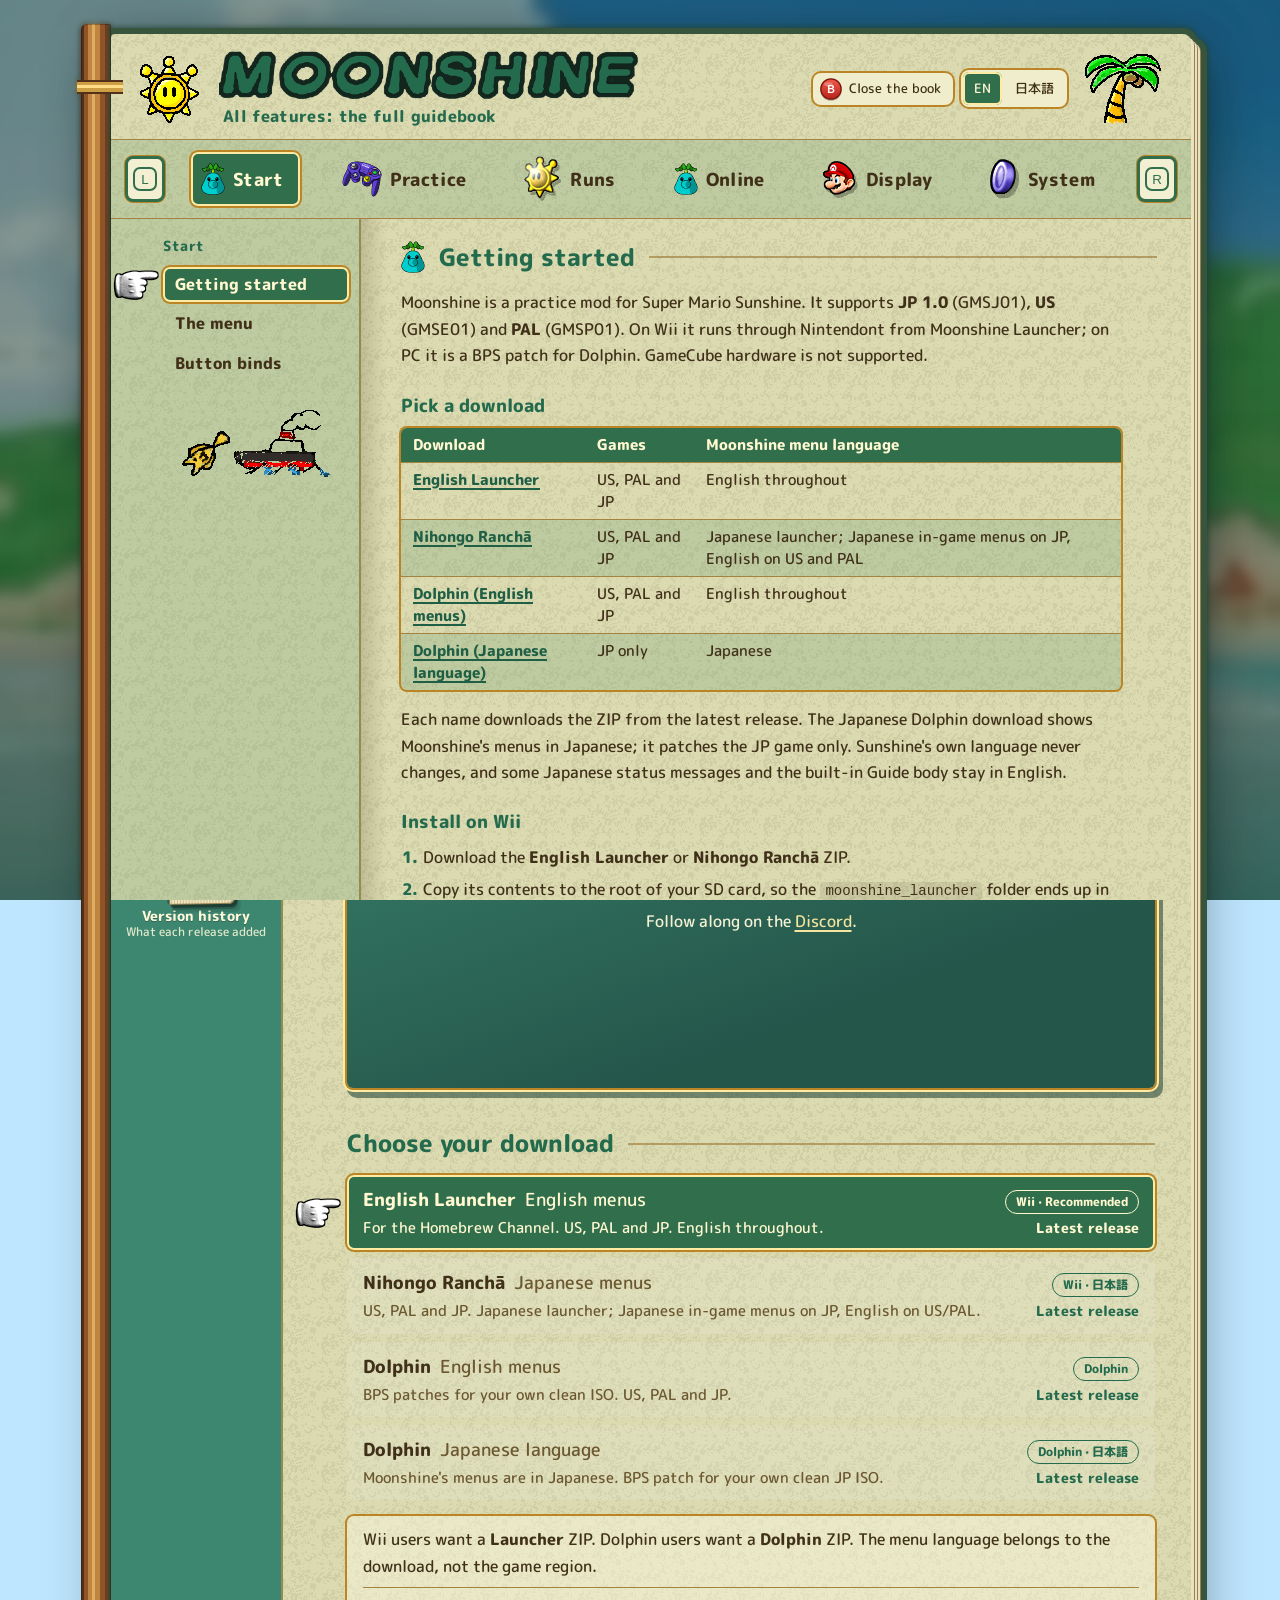
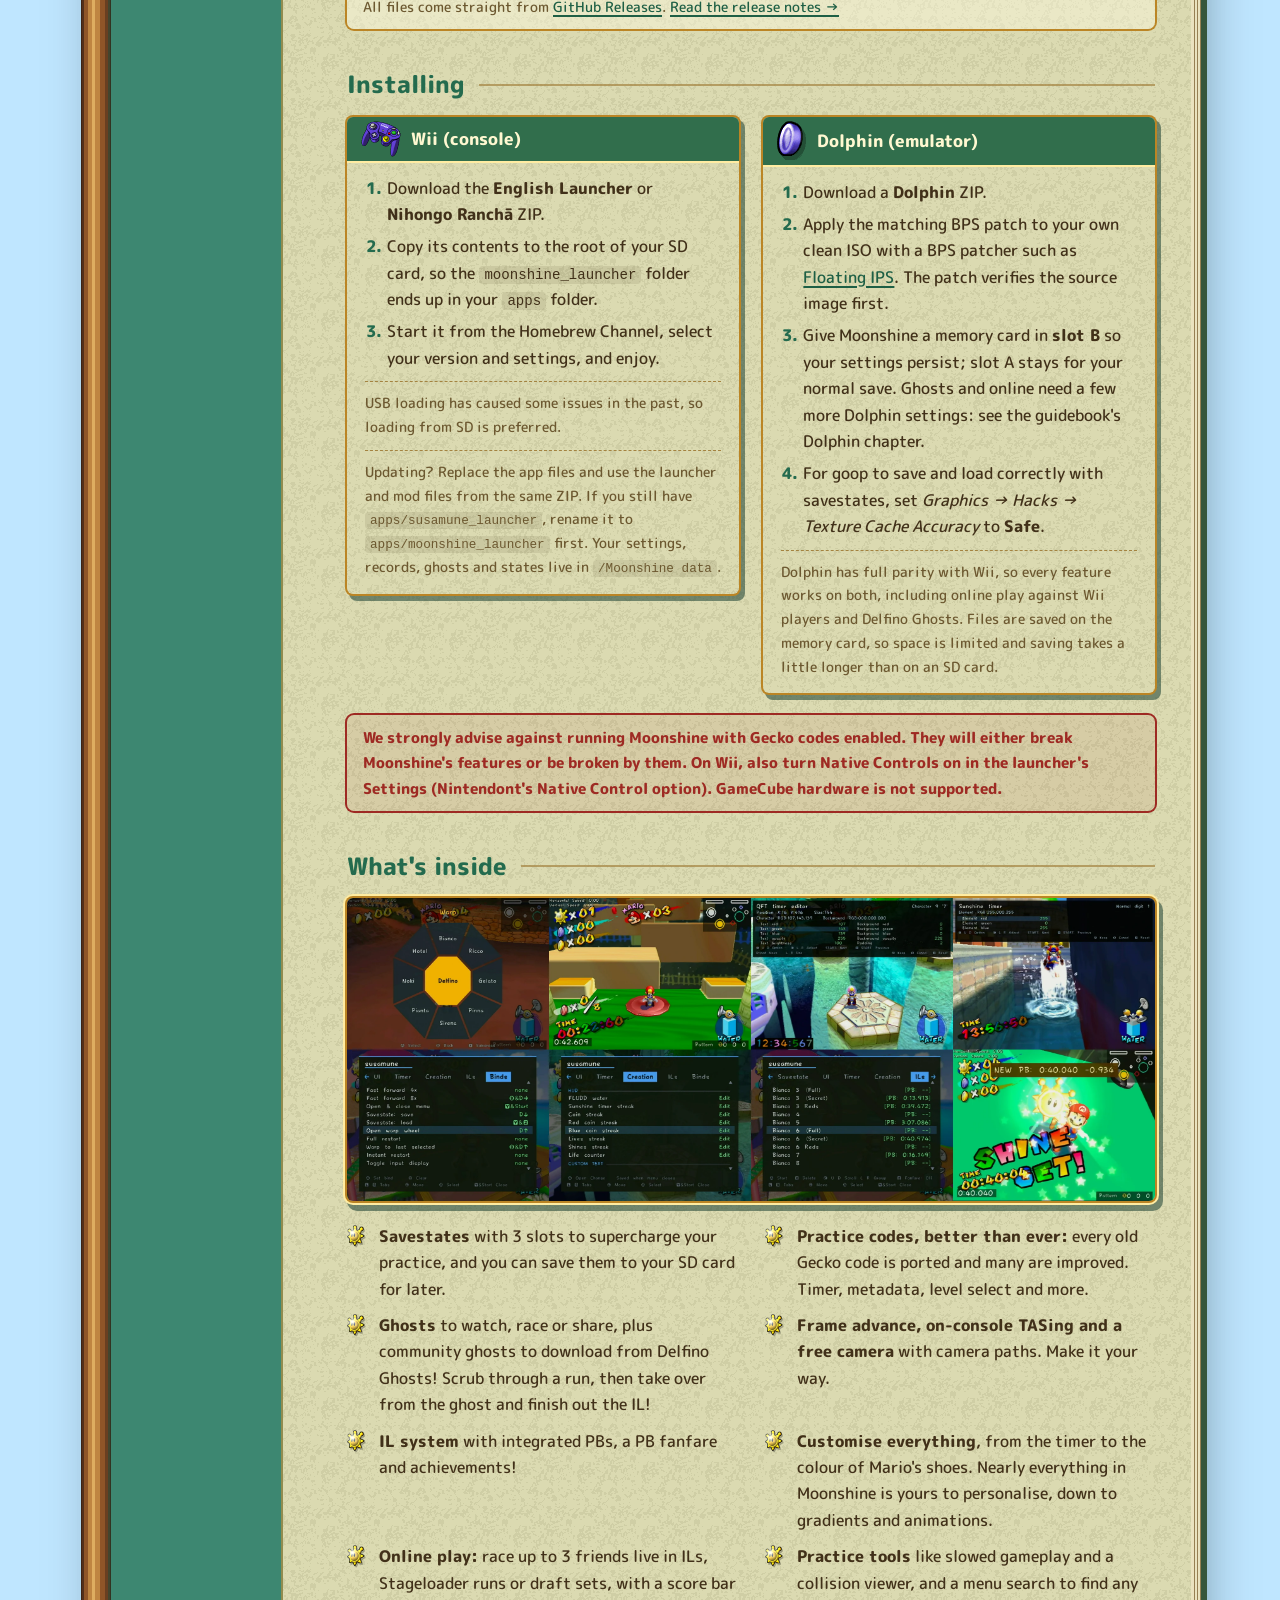
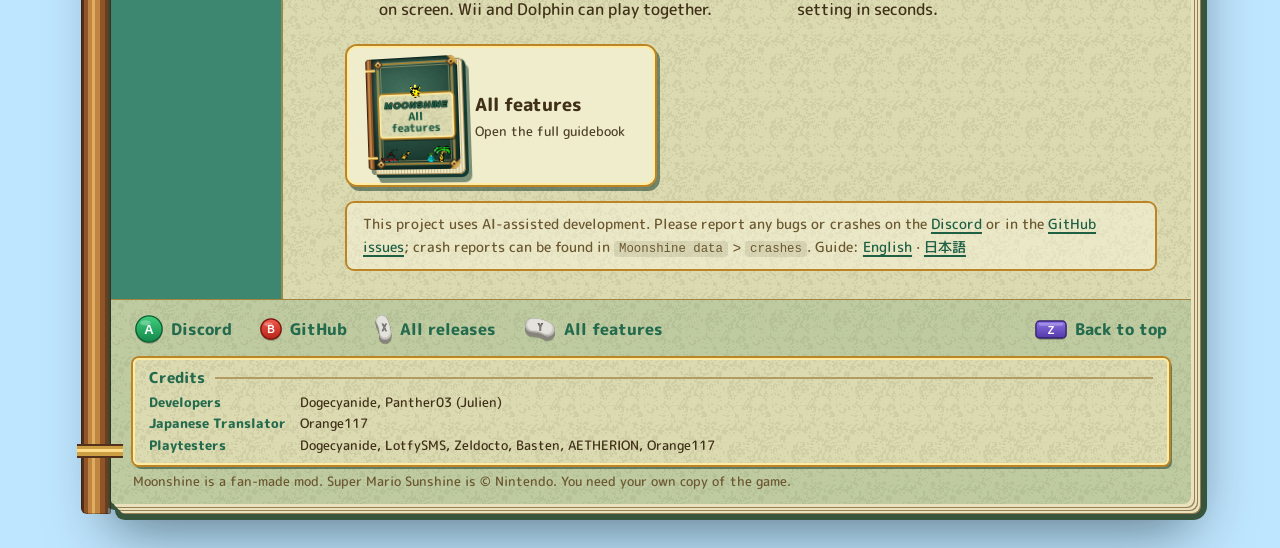
==== commit 220556e8: "Add credits, social preview card and favicon" ====
--- a/features.html
+++ b/features.html
@@ -6,7 +6,9 @@
   <title>All features · Moonshine guidebook</title>
   <meta name="robots" content="noindex">
   <link rel="canonical" href="index.html#guide">
-  <link rel="icon" href="assets/icon.png">
+  <link rel="icon" href="favicon.ico" sizes="16x16 32x32 48x48">
+  <link rel="icon" type="image/png" sizes="32x32" href="favicon-32.png">
+  <link rel="apple-touch-icon" sizes="180x180" href="apple-touch-icon.png">
   <script>
     // The guidebook now opens inside the main page. Keep old links working: features.html#ghosts -> index.html#guide/ghosts
     (function () {
